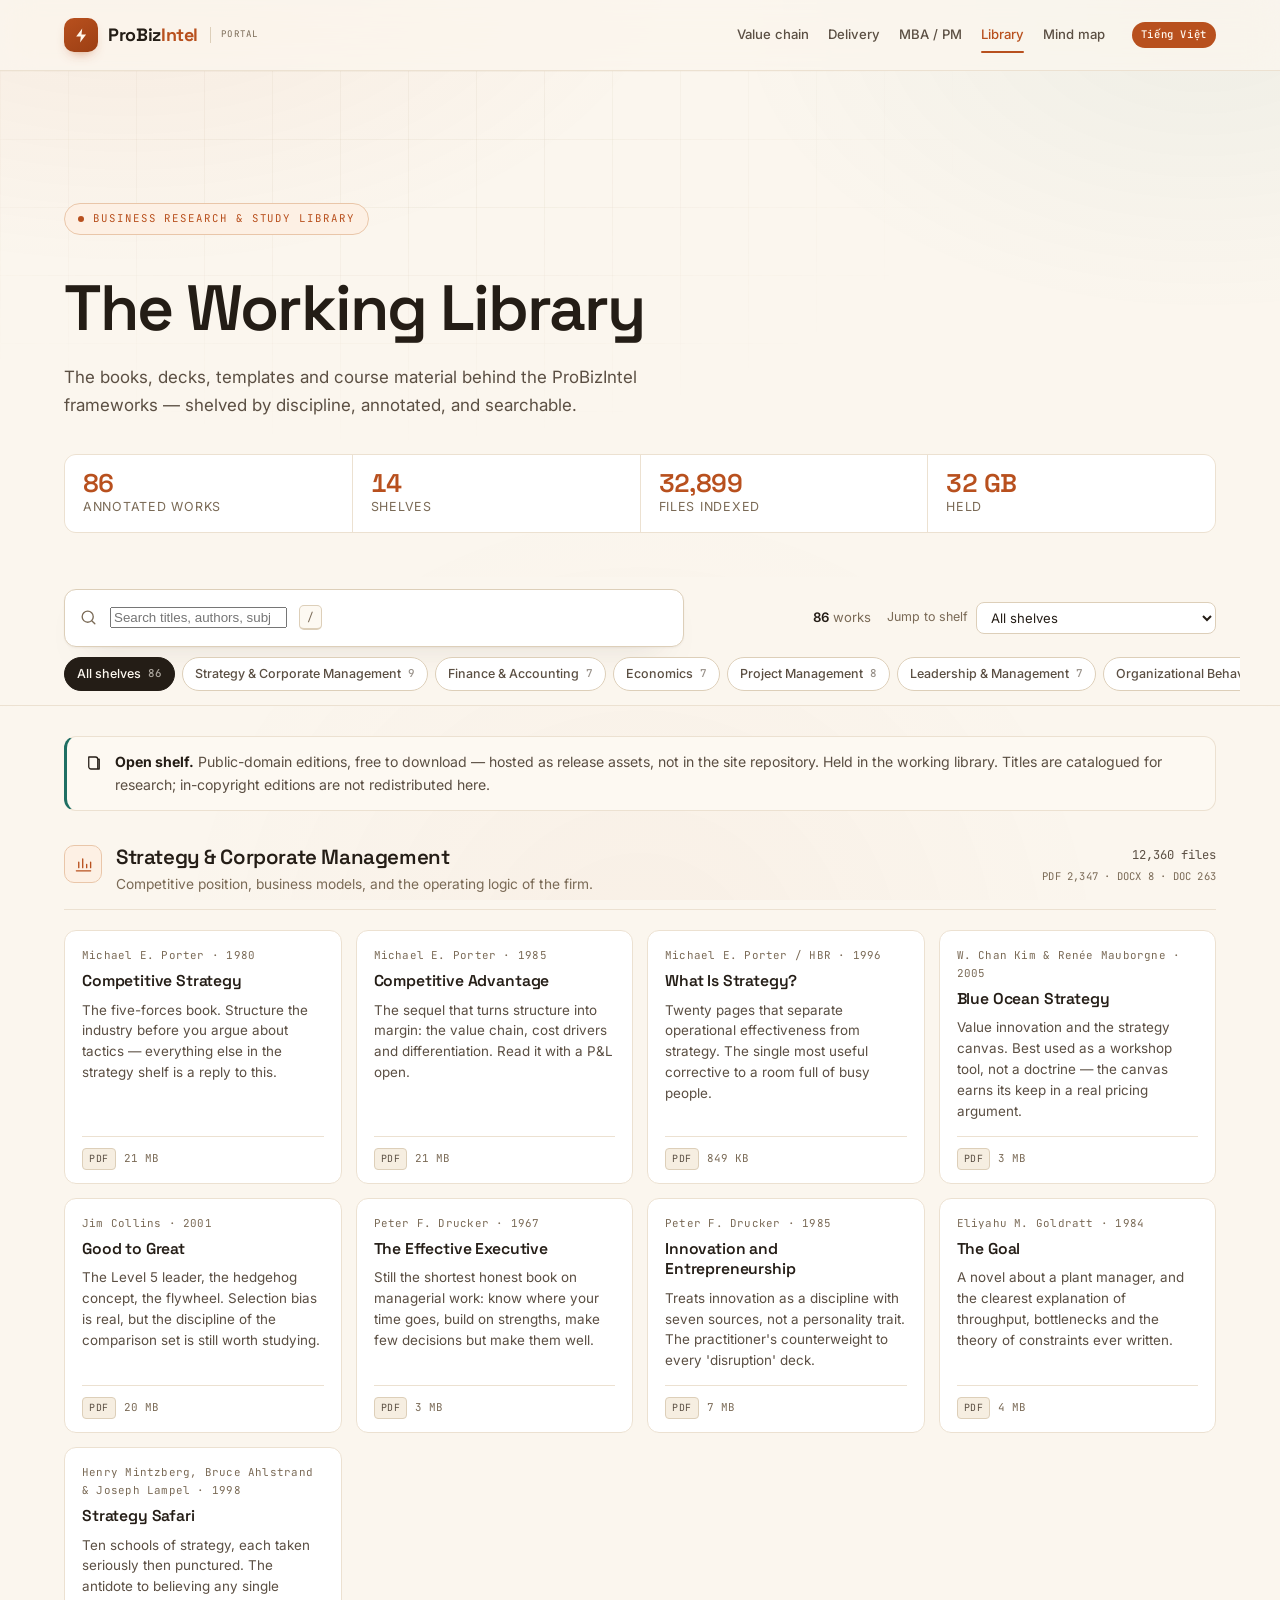
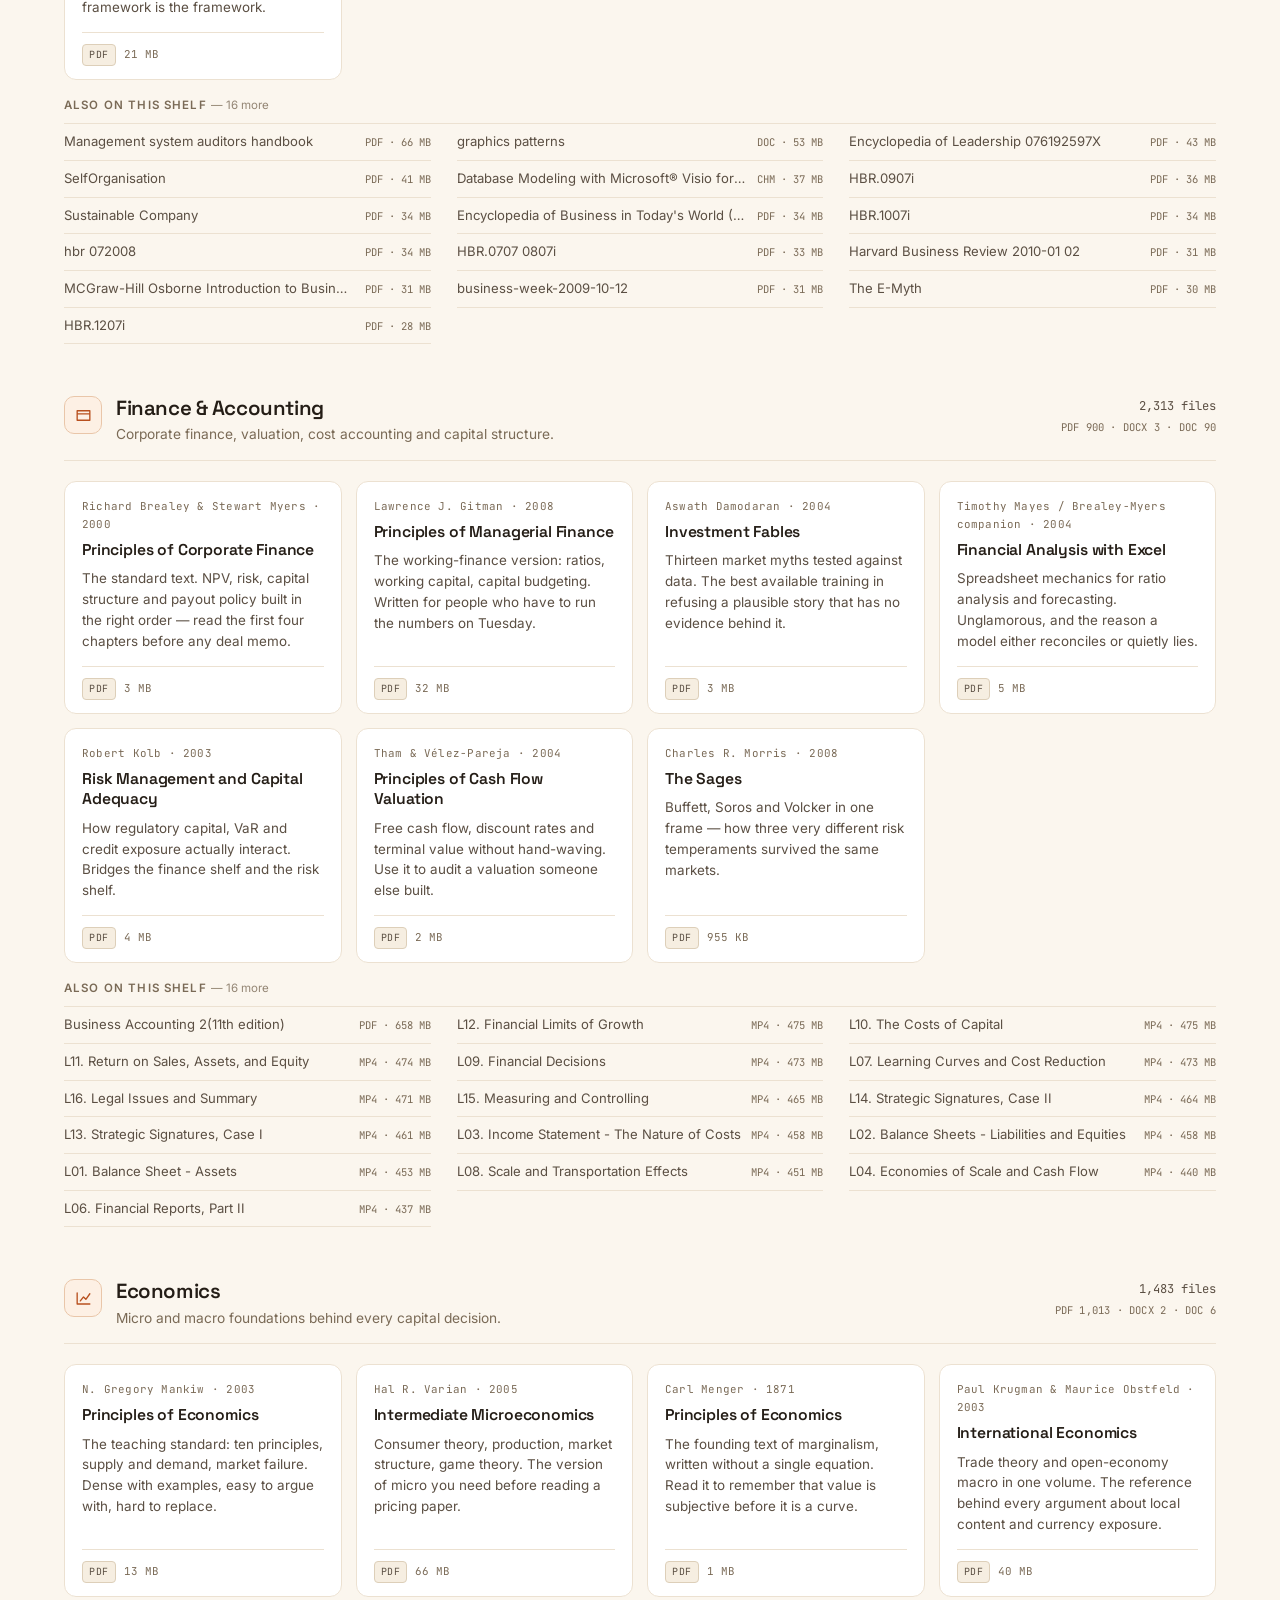
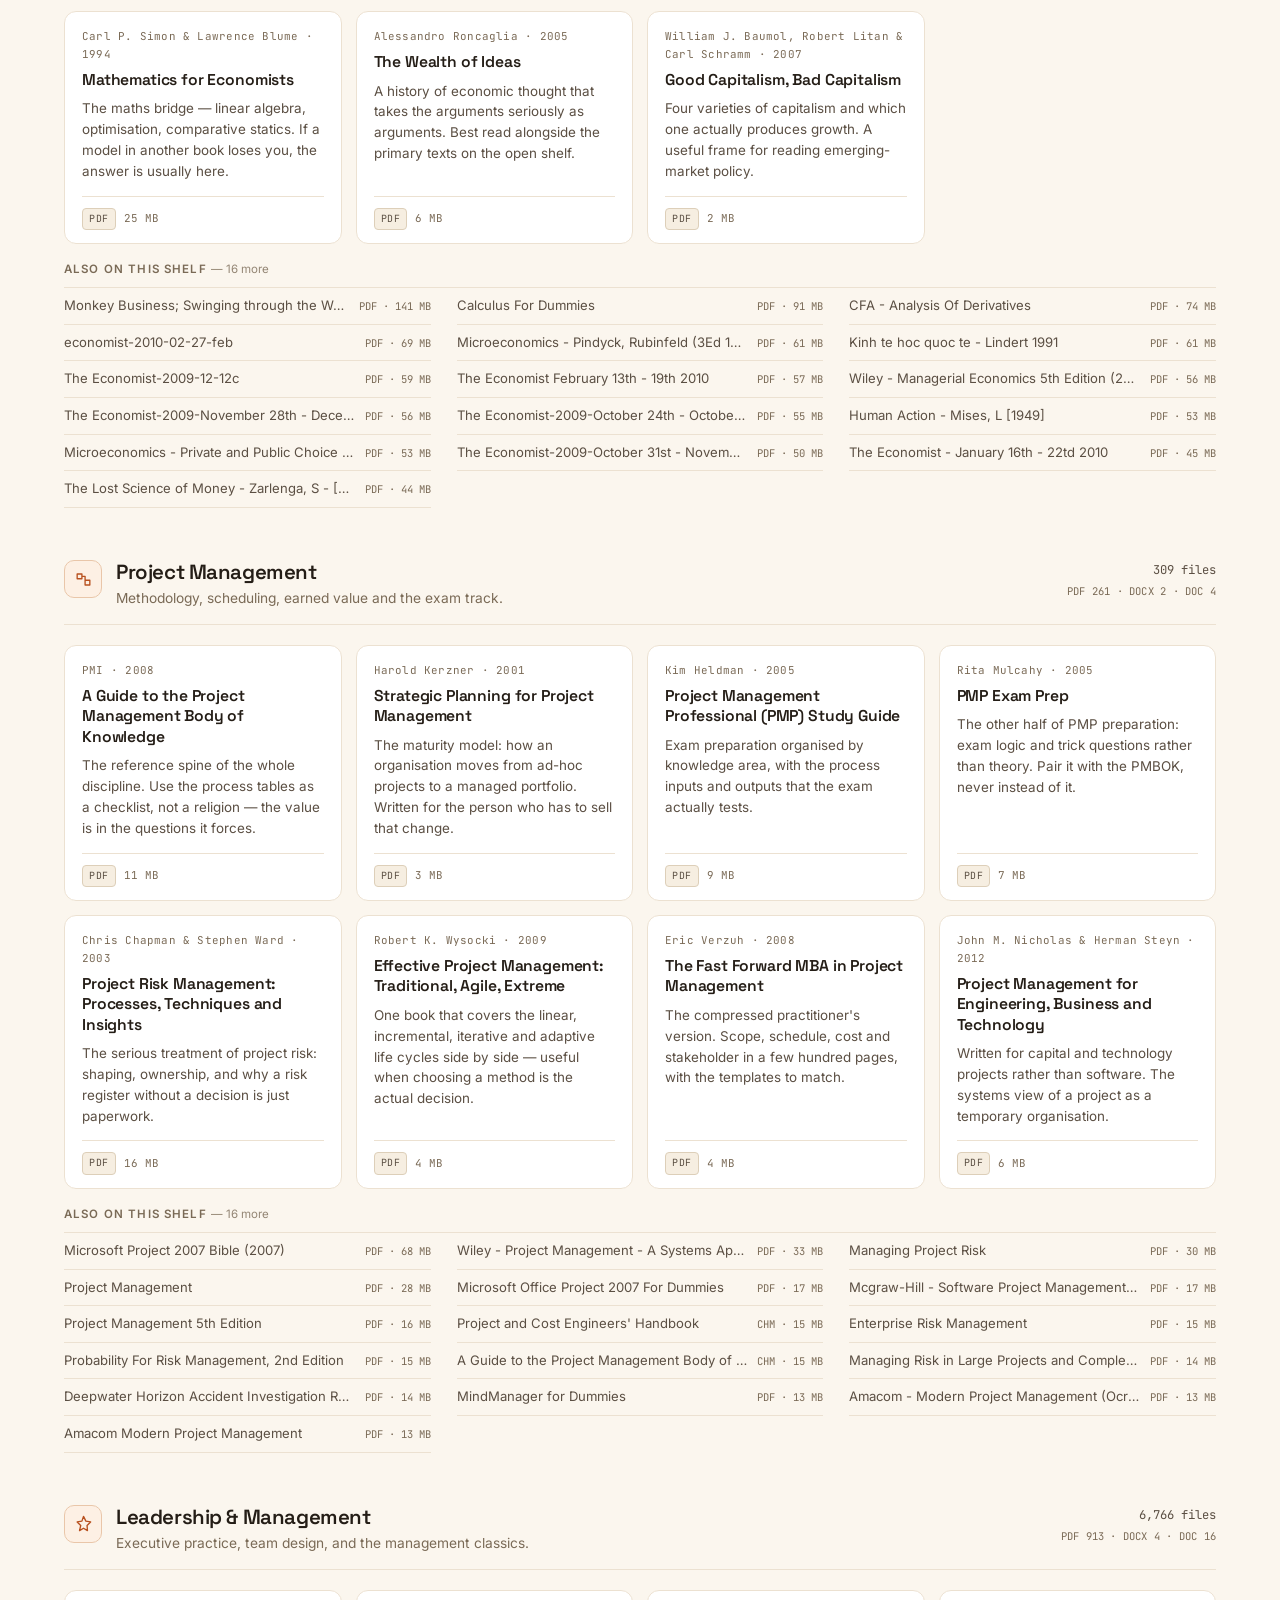
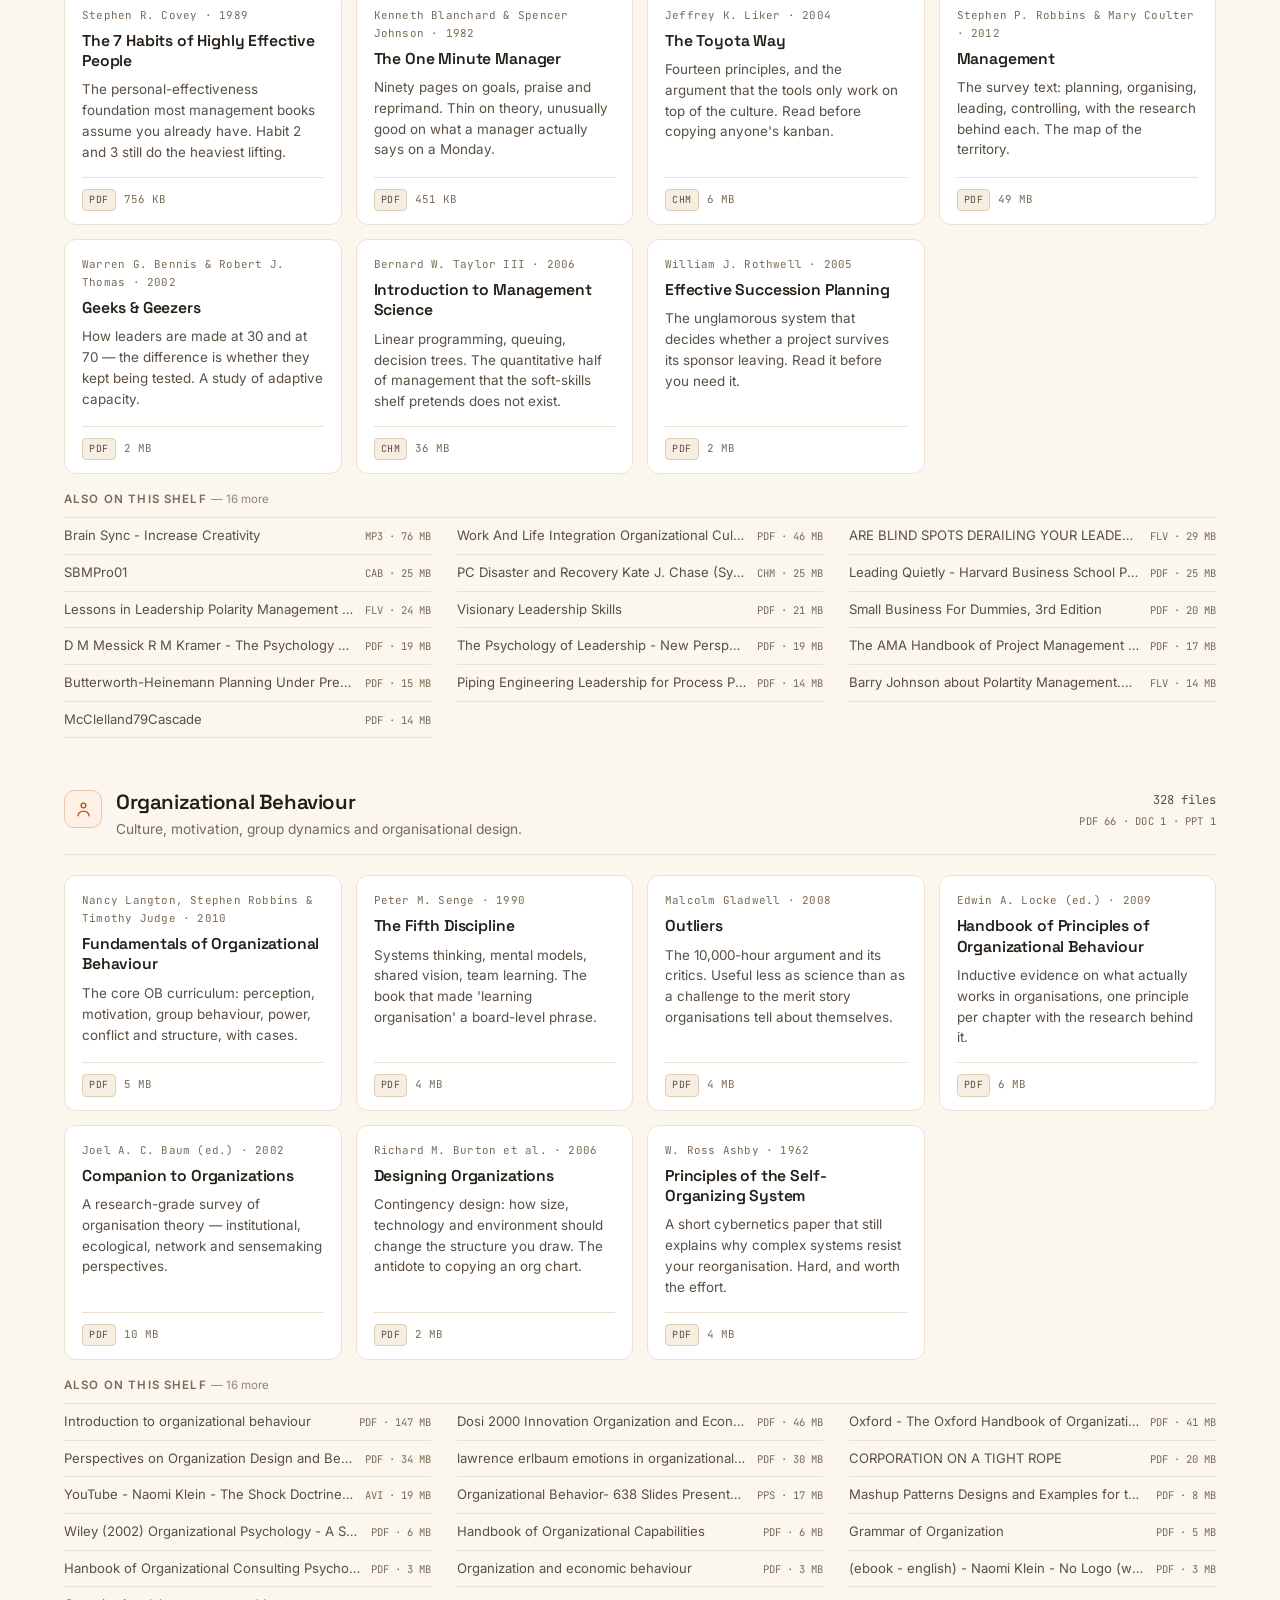
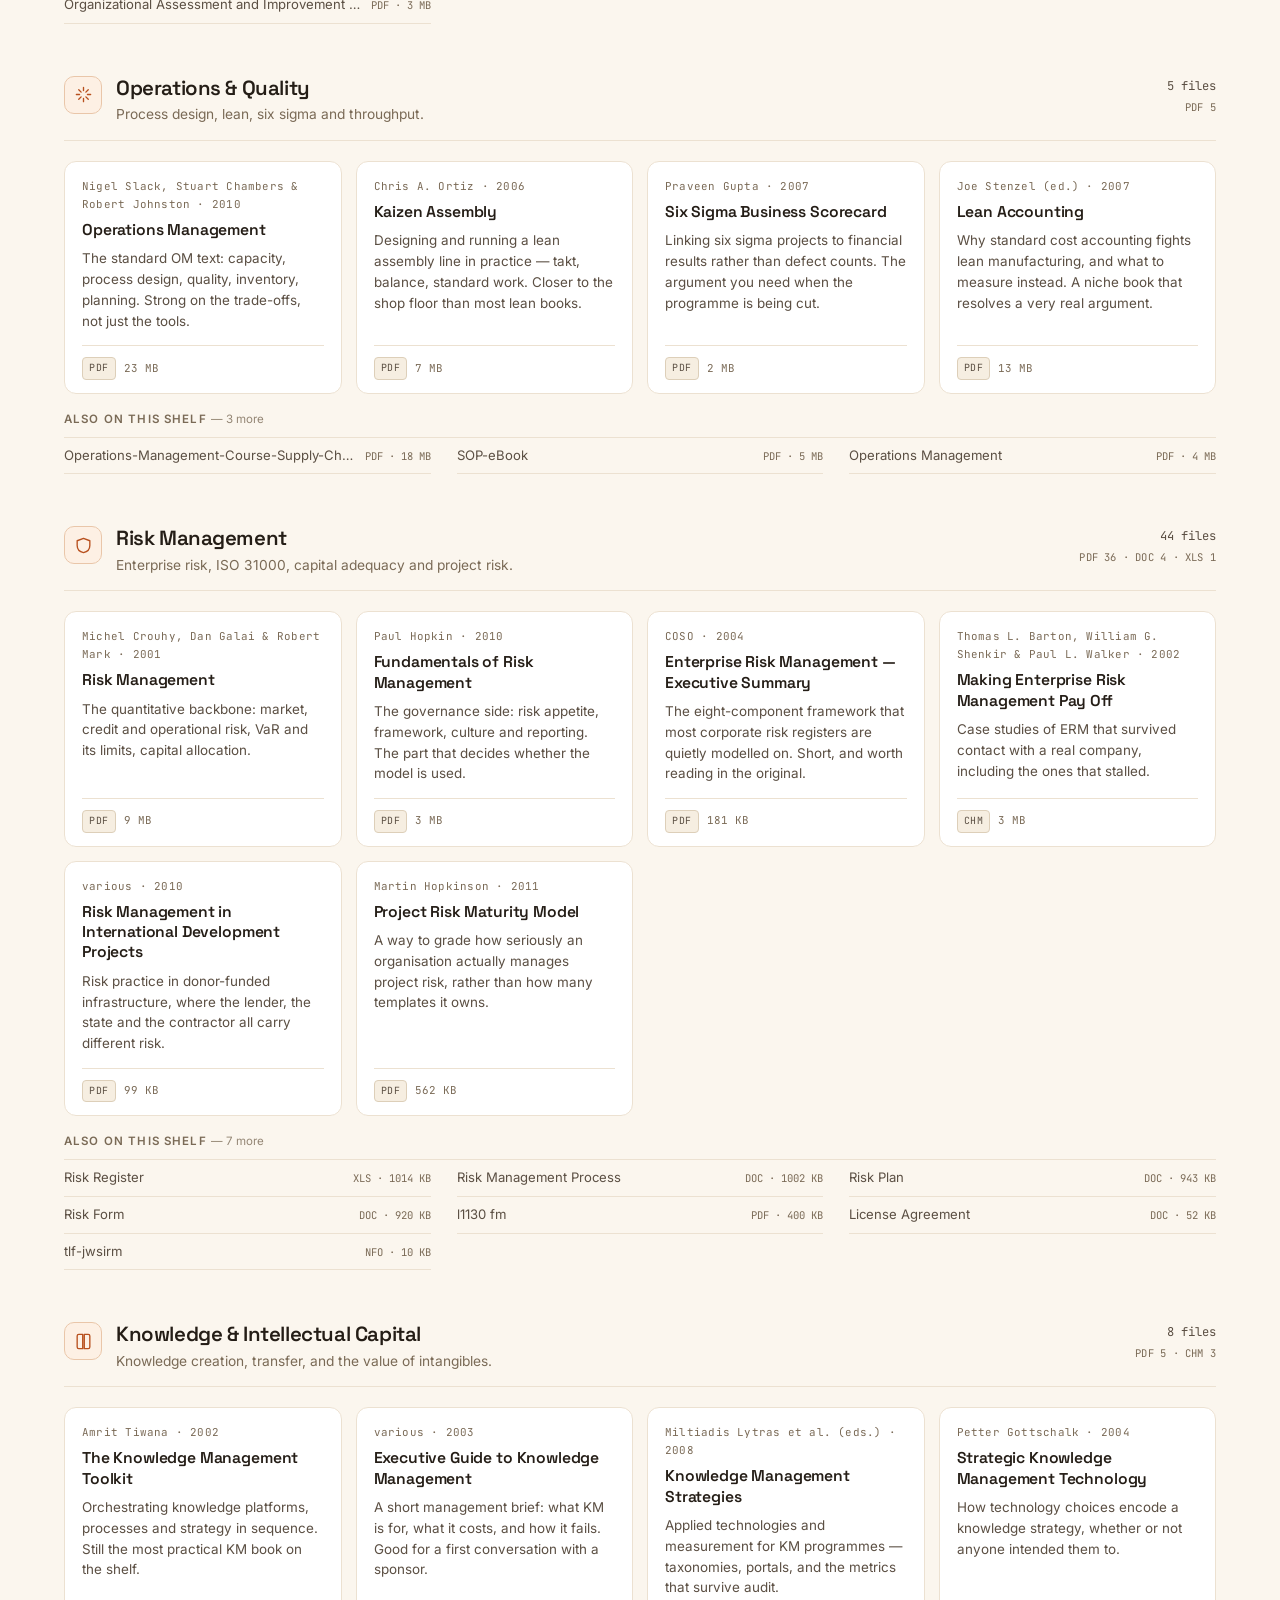
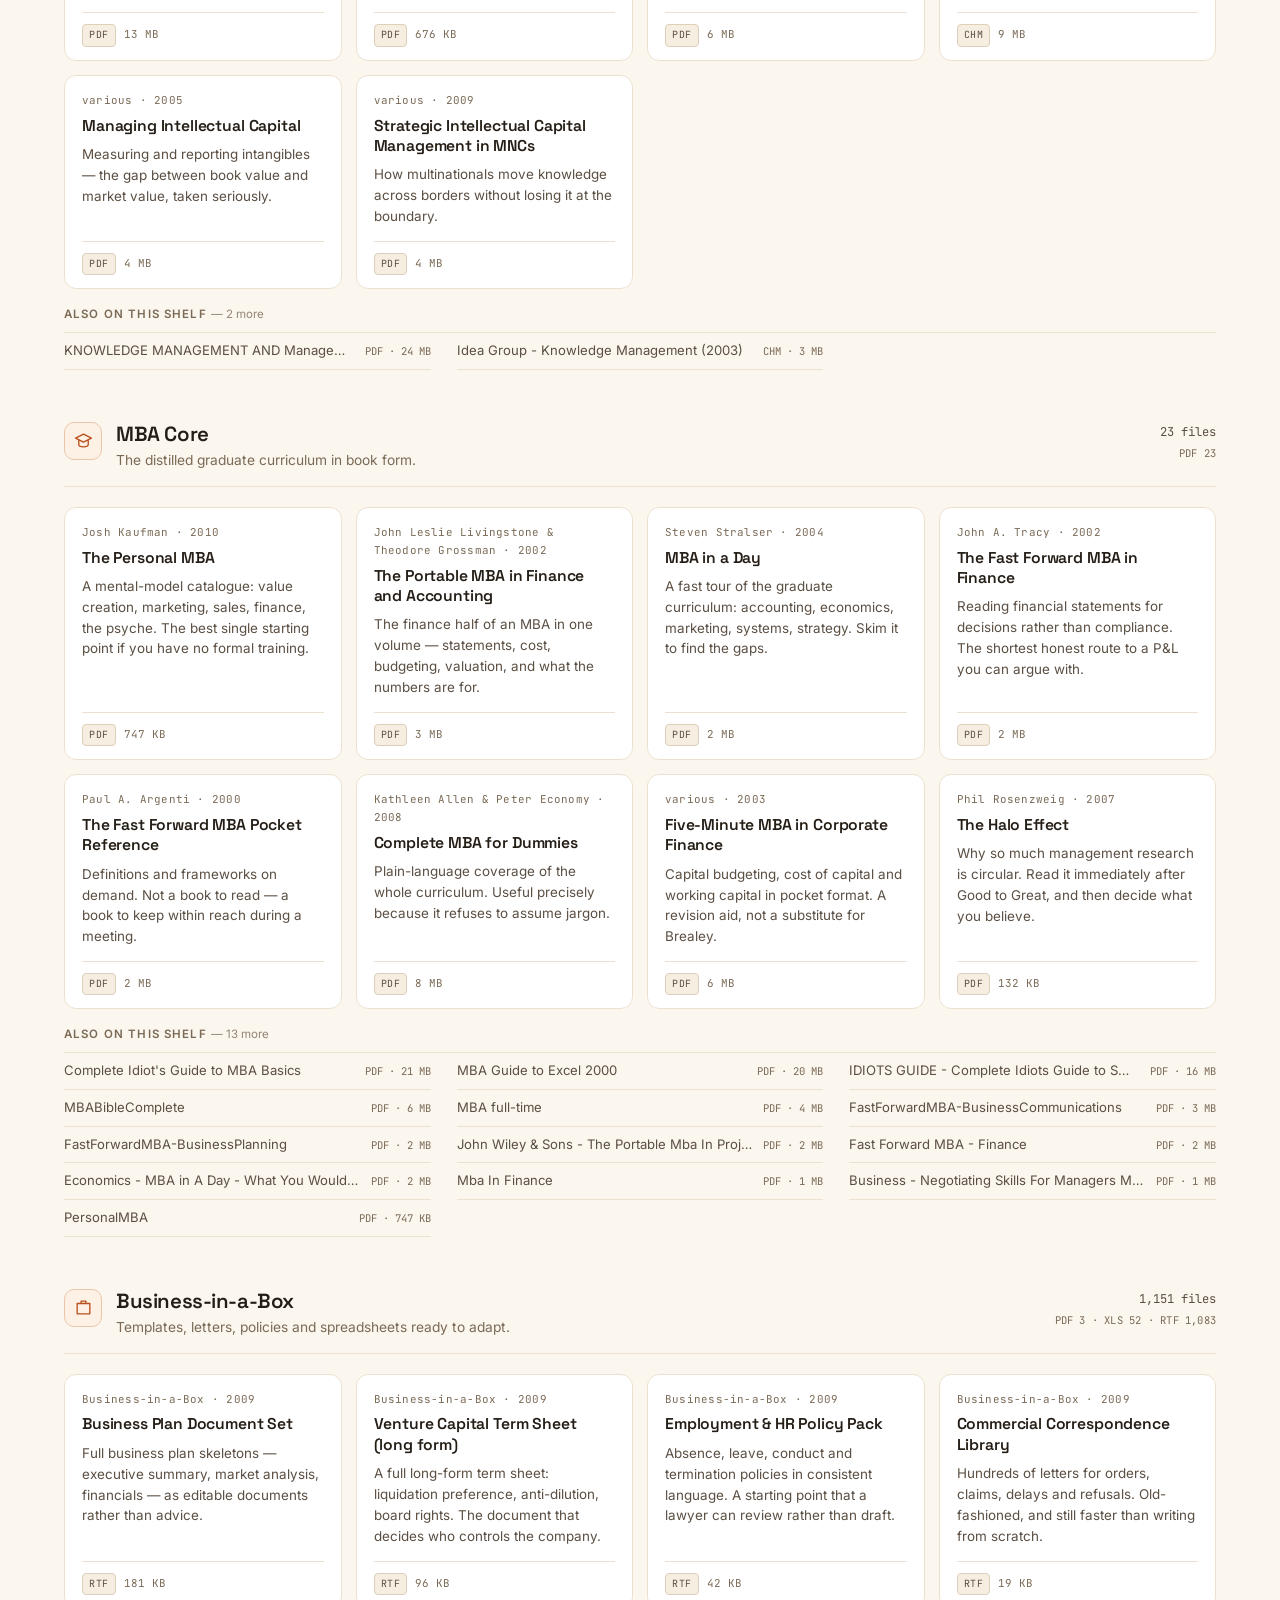
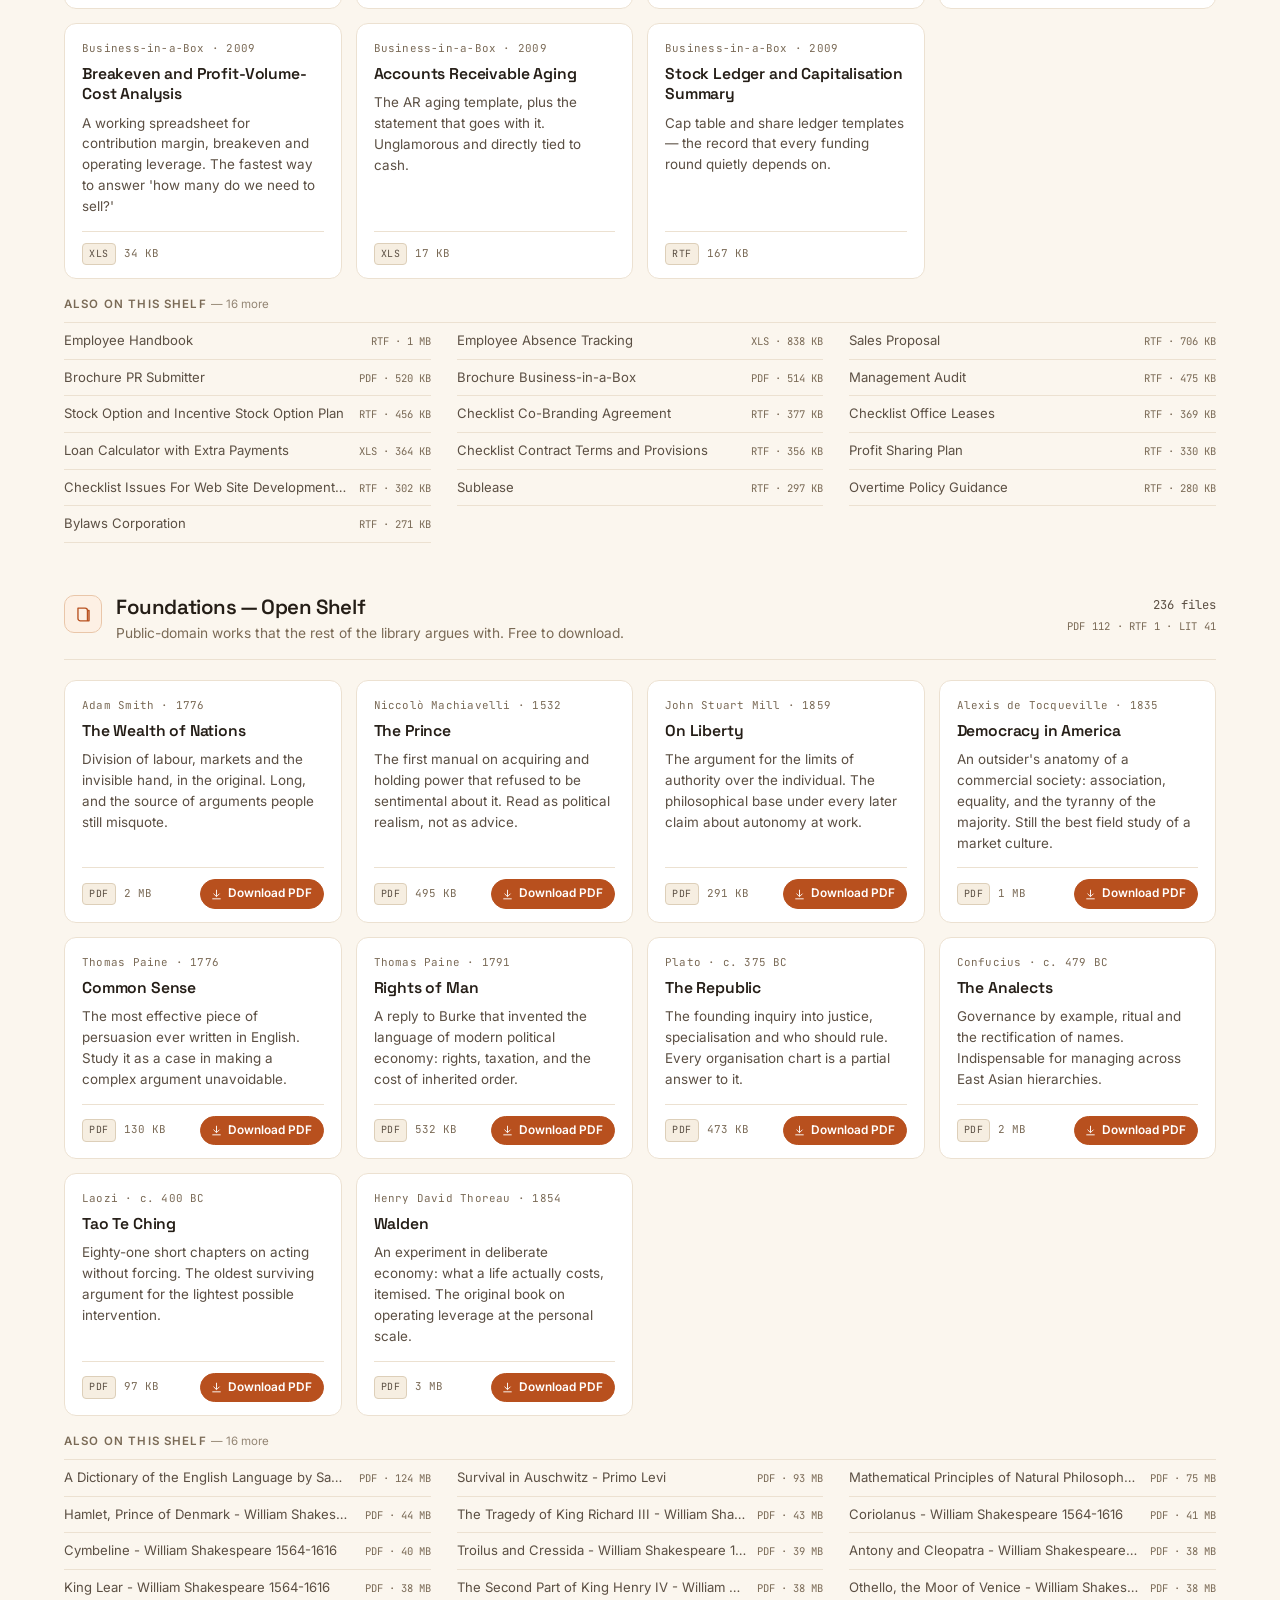
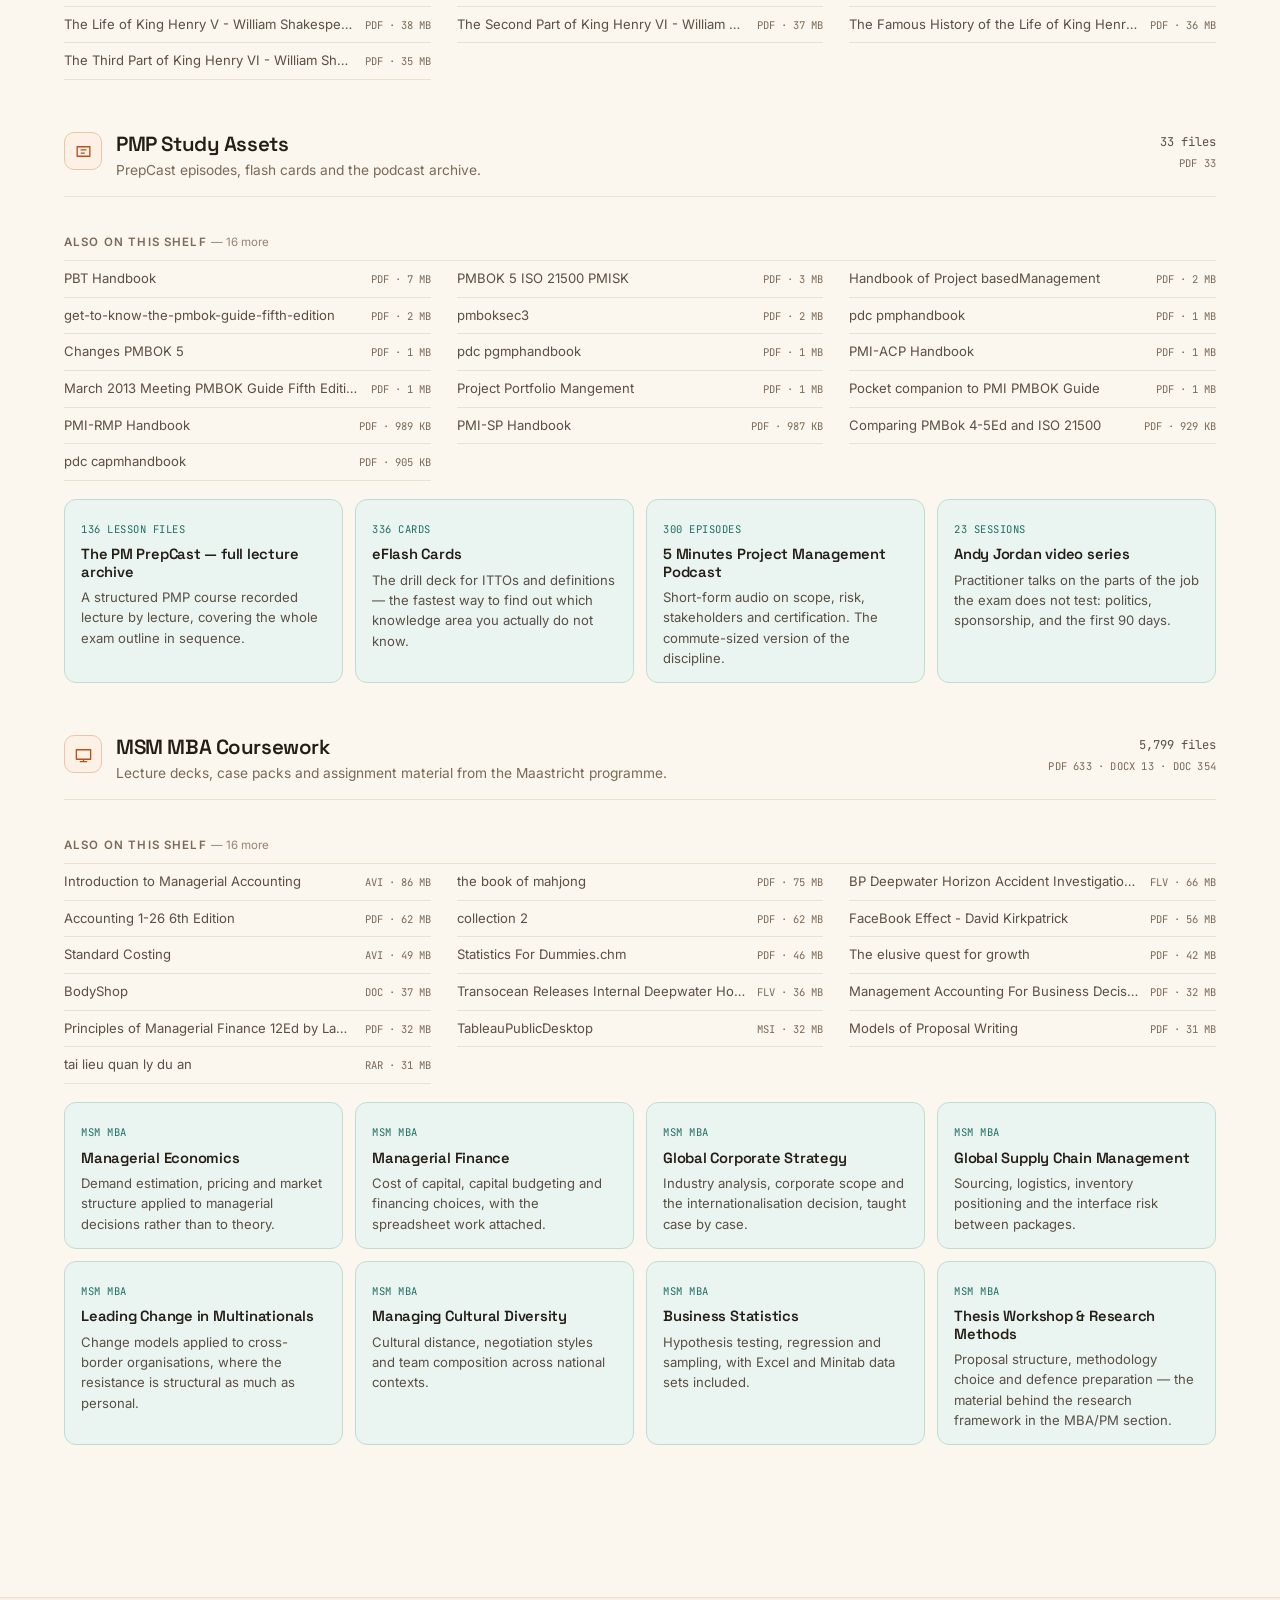
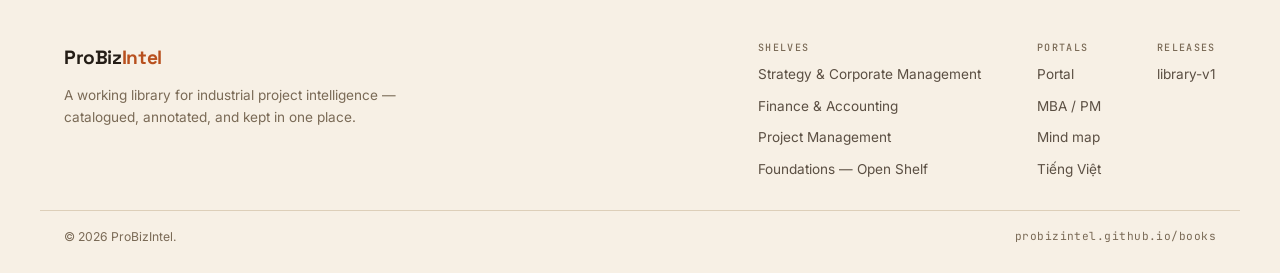
==== books/index.html @ f33a3035 "Add MBA/PM knowledge base, research library (EN/VI) and interactive mind map - MBAPM/: MSM MBA progr" ====
<!DOCTYPE html>
<html lang="en">
<head>
<meta charset="UTF-8">
<meta name="viewport" content="width=device-width, initial-scale=1.0">
<title>Library | ProBizIntel</title>
<meta name="description" content="ProBizIntel research library — strategy, finance, economics, project management, risk and the MBA core, indexed and annotated.">
<meta name="theme-color" content="#fbf6ee">
<link rel="icon" href="data:image/svg+xml,%3Csvg xmlns='http://www.w3.org/2000/svg' viewBox='0 0 32 32'%3E%3Crect width='32' height='32' rx='8' fill='%23b8501e'/%3E%3Cpath d='M17 4 8 18h6l-1 10 9-14h-6z' fill='%23fff6e9'/%3E%3C/svg%3E">
<link rel="preconnect" href="https://fonts.googleapis.com">
<link rel="preconnect" href="https://fonts.gstatic.com" crossorigin>
<link href="https://fonts.googleapis.com/css2?family=Space+Grotesk:wght@400;500;600;700&family=Inter:wght@400;500;600;700&family=JetBrains+Mono:wght@400;500&display=swap" rel="stylesheet">
<link rel="stylesheet" href="../style.css">
<link rel="stylesheet" href="library.css">
</head>
<body class="lib-page">
<div class="scroll-progress" id="scrollProgress" aria-hidden="true"></div>

<svg class="sprite" aria-hidden="true" focusable="false">
  <symbol id="i-bolt" viewBox="0 0 24 24"><path d="M13 2 4.5 13.5H11l-1 8.5 8.5-11.5H12z"/></symbol>
  <symbol id="i-search" viewBox="0 0 24 24"><circle cx="11" cy="11" r="7"/><path d="m20 20-3.6-3.6"/></symbol>
  <symbol id="i-close" viewBox="0 0 24 24"><path d="M6 6l12 12M18 6 6 18"/></symbol>
  <symbol id="i-menu" viewBox="0 0 24 24"><path d="M4 7h16M4 12h16M4 17h16"/></symbol>
  <symbol id="i-up" viewBox="0 0 24 24"><path d="M12 20V5M6 11l6-6 6 6"/></symbol>
  <symbol id="i-dl" viewBox="0 0 24 24"><path d="M12 4v11M7 11l5 5 5-5M5 20h14"/></symbol>
  <symbol id="i-book" viewBox="0 0 24 24"><path d="M5 4h9a3 3 0 013 3v13H8a3 3 0 01-3-3zM17 7h2v13H8"/></symbol>
</svg>

<header class="site-header" id="siteHeader">
  <div class="header-inner">
    <a class="brand" href="../index.html" aria-label="ProBizIntel">
      <span class="brand-mark"><svg class="ico"><use href="#i-bolt"/></svg></span>
      <span class="brand-text">ProBiz<span class="accent">Intel</span></span>
      <span class="brand-tag">Portal</span>
    </a>
    <nav class="nav" id="nav" aria-label="Primary">
      <a class="nav-link" href="../index.html#chain">Value chain</a>
      <a class="nav-link" href="../index.html#delivery">Delivery</a>
      <a class="nav-link" href="../MBAPM/index.html">MBA / PM</a>
      <a class="nav-link is-active" href="index.html">Library</a>
      <a class="nav-link" href="../mindmap/index.html">Mind map</a>
    </nav>
    <div class="header-actions">
      <a class="lang-btn is-active" href="../vi/books/" style="text-decoration:none">Tiếng Việt</a>
      <button class="icon-btn menu-btn" id="menuBtn" type="button" aria-label="Menu" aria-expanded="false" aria-controls="nav">
        <svg class="ico"><use href="#i-menu"/></svg>
      </button>
    </div>
  </div>
</header>

<main id="main">
<section class="lib-hero">
  <div class="hero-grid" aria-hidden="true"></div>
  <div class="container">
    <p class="kicker"><span class="pulse"></span> Business research &amp; study library</p>
    <h1>The Working Library</h1>
    <p class="lede">The books, decks, templates and course material behind the ProBizIntel frameworks — shelved by discipline, annotated, and searchable.</p>
    <dl class="lib-stats">
      <div class="stat"><dt>86</dt><dd>annotated works</dd></div>
      <div class="stat"><dt>14</dt><dd>shelves</dd></div>
      <div class="stat"><dt>32,899</dt><dd>files indexed</dd></div>
      <div class="stat"><dt>32 GB</dt><dd>held</dd></div>
    </dl>
  </div>
</section>

<div class="lib-bar" id="libBar">
  <div class="container lib-bar-inner">
    <div class="search-shell">
      <svg class="ico search-ico"><use href="#i-search"/></svg>
      <input type="search" id="libSearch" placeholder="Search titles, authors, subjects…" autocomplete="off" aria-label="Search the library">
      <button class="search-clear" id="libClear" type="button" aria-label="Clear" hidden><svg class="ico"><use href="#i-close"/></svg></button>
      <kbd class="search-kbd">/</kbd>
    </div>
    <div class="lib-bar-meta">
      <span class="lib-count" id="libCount" aria-live="polite"></span>
      <label class="jump">
        <span>Jump to shelf</span>
        <select id="libJump">
          <option value="all">All shelves</option>          <option value="shelf-strategy">Strategy &amp; Corporate Management (12360)</option>          <option value="shelf-finance">Finance &amp; Accounting (2313)</option>          <option value="shelf-economics">Economics (1483)</option>          <option value="shelf-project-management">Project Management (309)</option>          <option value="shelf-leadership">Leadership &amp; Management (6766)</option>          <option value="shelf-ob">Organizational Behaviour (328)</option>          <option value="shelf-operations">Operations &amp; Quality (5)</option>          <option value="shelf-risk">Risk Management (44)</option>          <option value="shelf-knowledge">Knowledge &amp; Intellectual Capital (8)</option>          <option value="shelf-mba">MBA Core (23)</option>          <option value="shelf-toolkits">Business-in-a-Box (1151)</option>          <option value="shelf-classics">Foundations — Open Shelf (236)</option>          <option value="shelf-pmp">PMP Study Assets (33)</option>          <option value="shelf-coursework">MSM MBA Coursework (5799)</option>        </select>
      </label>
    </div>
  </div>
  <div class="container pill-row" id="libPills">    <button class="cat-pill is-active" type="button" data-filter="all">All shelves<span class="n">86</span></button>    <button class="cat-pill" type="button" data-filter="strategy">Strategy &amp; Corporate Management<span class="n">9</span></button>    <button class="cat-pill" type="button" data-filter="finance">Finance &amp; Accounting<span class="n">7</span></button>    <button class="cat-pill" type="button" data-filter="economics">Economics<span class="n">7</span></button>    <button class="cat-pill" type="button" data-filter="project-management">Project Management<span class="n">8</span></button>    <button class="cat-pill" type="button" data-filter="leadership">Leadership &amp; Management<span class="n">7</span></button>    <button class="cat-pill" type="button" data-filter="ob">Organizational Behaviour<span class="n">7</span></button>    <button class="cat-pill" type="button" data-filter="operations">Operations &amp; Quality<span class="n">4</span></button>    <button class="cat-pill" type="button" data-filter="risk">Risk Management<span class="n">6</span></button>    <button class="cat-pill" type="button" data-filter="knowledge">Knowledge &amp; Intellectual Capital<span class="n">6</span></button>    <button class="cat-pill" type="button" data-filter="mba">MBA Core<span class="n">8</span></button>    <button class="cat-pill" type="button" data-filter="toolkits">Business-in-a-Box<span class="n">7</span></button>    <button class="cat-pill" type="button" data-filter="classics">Foundations — Open Shelf<span class="n">10</span></button>    <button class="cat-pill" type="button" data-filter="pmp">PMP Study Assets<span class="n">0</span></button>    <button class="cat-pill" type="button" data-filter="coursework">MSM MBA Coursework<span class="n">0</span></button>  </div>
</div>
<div class="container lib-body">
  <aside class="lib-note">
    <svg class="ico"><use href="#i-book"/></svg>
    <p><strong>Open shelf.</strong> Public-domain editions, free to download — hosted as release assets, not in the site repository. Held in the working library. Titles are catalogued for research; in-copyright editions are not redistributed here.</p>
  </aside>

  <section class="shelf" id="shelf-strategy" data-shelf="strategy">
    <div class="shelf-head">
      <span class="shelf-ico"><svg class="ico" viewBox="0 0 24 24" fill="none" stroke="currentColor" stroke-width="1.6" stroke-linecap="round" stroke-linejoin="round"><path d="M3 20h18M6 16V9M11 16V5M16 16v-4M21 16v-7"/></svg></span>
      <div class="shelf-title">
        <h2>Strategy &amp; Corporate Management</h2>
        <p class="shelf-sub">Competitive position, business models, and the operating logic of the firm.</p>
      </div>
      <div class="shelf-meta">
        <span class="shelf-count">12,360 files</span>
        <span class="shelf-fmt">PDF 2,347 · DOCX 8 · DOC 263</span>
      </div>
    </div>
    <div class="work-grid">
      <article class="work" data-shelf="strategy" data-text="competitive strategy michael e porter 1980 strategy corporate management chi n l c qu n tr doanh nghi p the five forces book structure the industry before you argue about tactics everything else in the strategy shelf is a reply to this cu n s ch v n m p l c c nh tranh h y ph n t ch c u tr c ng nh tr c khi b n chi n thu t m i th kh c tr n k chi n l c u l ph n h i cho cu n n y">
        <span class="work-meta">Michael E. Porter · 1980</span>
        <h3>Competitive Strategy</h3>
        <p>The five-forces book. Structure the industry before you argue about tactics — everything else in the strategy shelf is a reply to this.</p>
        <div class="work-foot">
          <span class="fmt-badge">PDF</span>
          <span class="work-size">21 MB</span>
          
        </div>
      </article>
      <article class="work" data-shelf="strategy" data-text="competitive advantage michael e porter 1985 strategy corporate management chi n l c qu n tr doanh nghi p the sequel that turns structure into margin the value chain cost drivers and differentiation read it with a p l open ph n ti p theo bi n c u tr c ng nh th nh bi n l i nhu n chu i gi tr c c y u t chi ph v kh c bi t h a n n c k m b o c o l i l">
        <span class="work-meta">Michael E. Porter · 1985</span>
        <h3>Competitive Advantage</h3>
        <p>The sequel that turns structure into margin: the value chain, cost drivers and differentiation. Read it with a P&amp;L open.</p>
        <div class="work-foot">
          <span class="fmt-badge">PDF</span>
          <span class="work-size">21 MB</span>
          
        </div>
      </article>
      <article class="work" data-shelf="strategy" data-text="what is strategy michael e porter hbr 1996 strategy corporate management chi n l c qu n tr doanh nghi p twenty pages that separate operational effectiveness from strategy the single most useful corrective to a room full of busy people hai m i trang ph n bi t hi u qu v n h nh v i chi n l c li u thu c ch nh s a h u ch nh t cho m t c n ph ng to n ng i b n r n">
        <span class="work-meta">Michael E. Porter / HBR · 1996</span>
        <h3>What Is Strategy?</h3>
        <p>Twenty pages that separate operational effectiveness from strategy. The single most useful corrective to a room full of busy people.</p>
        <div class="work-foot">
          <span class="fmt-badge">PDF</span>
          <span class="work-size">849 KB</span>
          
        </div>
      </article>
      <article class="work" data-shelf="strategy" data-text="blue ocean strategy w chan kim ren e mauborgne 2005 strategy corporate management chi n l c qu n tr doanh nghi p value innovation and the strategy canvas best used as a workshop tool not a doctrine the canvas earns its keep in a real pricing argument i m i gi tr v khung v chi n l c d ng t t nh t nh c ng c h i th o kh ng ph i gi o i u khung v s ch ng minh gi tr trong m t cu c tranh lu n gi th c t">
        <span class="work-meta">W. Chan Kim &amp; Renée Mauborgne · 2005</span>
        <h3>Blue Ocean Strategy</h3>
        <p>Value innovation and the strategy canvas. Best used as a workshop tool, not a doctrine — the canvas earns its keep in a real pricing argument.</p>
        <div class="work-foot">
          <span class="fmt-badge">PDF</span>
          <span class="work-size">3 MB</span>
          
        </div>
      </article>
      <article class="work" data-shelf="strategy" data-text="good to great jim collins 2001 strategy corporate management chi n l c qu n tr doanh nghi p the level 5 leader the hedgehog concept the flywheel selection bias is real but the discipline of the comparison set is still worth studying l nh o c p 5 kh i ni m nh m b nh thi n l ch ch n m u l c th t nh ng k lu t c a nh m so s nh v n ng nghi n c u">
        <span class="work-meta">Jim Collins · 2001</span>
        <h3>Good to Great</h3>
        <p>The Level 5 leader, the hedgehog concept, the flywheel. Selection bias is real, but the discipline of the comparison set is still worth studying.</p>
        <div class="work-foot">
          <span class="fmt-badge">PDF</span>
          <span class="work-size">20 MB</span>
          
        </div>
      </article>
      <article class="work" data-shelf="strategy" data-text="the effective executive peter f drucker 1967 strategy corporate management chi n l c qu n tr doanh nghi p still the shortest honest book on managerial work know where your time goes build on strengths make few decisions but make them well v n l cu n s ch trung th c ng n nh t v c ng vi c qu n l bi t th i gian i u x y tr n i m m nh ra t quy t nh nh ng ra ng">
        <span class="work-meta">Peter F. Drucker · 1967</span>
        <h3>The Effective Executive</h3>
        <p>Still the shortest honest book on managerial work: know where your time goes, build on strengths, make few decisions but make them well.</p>
        <div class="work-foot">
          <span class="fmt-badge">PDF</span>
          <span class="work-size">3 MB</span>
          
        </div>
      </article>
      <article class="work" data-shelf="strategy" data-text="innovation and entrepreneurship peter f drucker 1985 strategy corporate management chi n l c qu n tr doanh nghi p treats innovation as a discipline with seven sources not a personality trait the practitioner s counterweight to every disruption deck xem i m i s ng t o l m t k lu t v i b y ngu n kh ng ph i t ch t i tr ng th c h nh cho m i b i thuy t tr nh v t ph">
        <span class="work-meta">Peter F. Drucker · 1985</span>
        <h3>Innovation and Entrepreneurship</h3>
        <p>Treats innovation as a discipline with seven sources, not a personality trait. The practitioner&#x27;s counterweight to every &#x27;disruption&#x27; deck.</p>
        <div class="work-foot">
          <span class="fmt-badge">PDF</span>
          <span class="work-size">7 MB</span>
          
        </div>
      </article>
      <article class="work" data-shelf="strategy" data-text="the goal eliyahu m goldratt 1984 strategy corporate management chi n l c qu n tr doanh nghi p a novel about a plant manager and the clearest explanation of throughput bottlenecks and the theory of constraints ever written m t ti u thuy t v qu n c nh m y v l l i gi i th ch r nh t v th ng l ng i m ngh n v l thuy t r ng bu c">
        <span class="work-meta">Eliyahu M. Goldratt · 1984</span>
        <h3>The Goal</h3>
        <p>A novel about a plant manager, and the clearest explanation of throughput, bottlenecks and the theory of constraints ever written.</p>
        <div class="work-foot">
          <span class="fmt-badge">PDF</span>
          <span class="work-size">4 MB</span>
          
        </div>
      </article>
      <article class="work" data-shelf="strategy" data-text="strategy safari henry mintzberg bruce ahlstrand joseph lampel 1998 strategy corporate management chi n l c qu n tr doanh nghi p ten schools of strategy each taken seriously then punctured the antidote to believing any single framework is the framework m i tr ng ph i chi n l c m i tr ng ph i c xem tr ng r i b m x li u gi i c cho ni m tin r ng m t khung duy nh t l t t c">
        <span class="work-meta">Henry Mintzberg, Bruce Ahlstrand &amp; Joseph Lampel · 1998</span>
        <h3>Strategy Safari</h3>
        <p>Ten schools of strategy, each taken seriously then punctured. The antidote to believing any single framework is the framework.</p>
        <div class="work-foot">
          <span class="fmt-badge">PDF</span>
          <span class="work-size">21 MB</span>
          
        </div>
      </article>
    </div>
    <div class="also">
      <p class="also-head">Also on this shelf <span>— 16 more</span></p>
      <ul class="also-list">        <li><span class="also-t">Management system auditors handbook</span><span class="also-f">PDF · 66 MB</span></li>        <li><span class="also-t">graphics patterns</span><span class="also-f">DOC · 53 MB</span></li>        <li><span class="also-t">Encyclopedia of Leadership 076192597X</span><span class="also-f">PDF · 43 MB</span></li>        <li><span class="also-t">SelfOrganisation</span><span class="also-f">PDF · 41 MB</span></li>        <li><span class="also-t">Database Modeling with Microsoft® Visio for Enterprise Architects</span><span class="also-f">CHM · 37 MB</span></li>        <li><span class="also-t">HBR.0907i</span><span class="also-f">PDF · 36 MB</span></li>        <li><span class="also-t">Sustainable Company</span><span class="also-f">PDF · 34 MB</span></li>        <li><span class="also-t">Encyclopedia of Business in Today&#x27;s World (2009)</span><span class="also-f">PDF · 34 MB</span></li>        <li><span class="also-t">HBR.1007i</span><span class="also-f">PDF · 34 MB</span></li>        <li><span class="also-t">hbr 072008</span><span class="also-f">PDF · 34 MB</span></li>        <li><span class="also-t">HBR.0707 0807i</span><span class="also-f">PDF · 33 MB</span></li>        <li><span class="also-t">Harvard Business Review 2010-01 02</span><span class="also-f">PDF · 31 MB</span></li>        <li><span class="also-t">MCGraw-Hill Osborne Introduction to Business</span><span class="also-f">PDF · 31 MB</span></li>        <li><span class="also-t">business-week-2009-10-12</span><span class="also-f">PDF · 31 MB</span></li>        <li><span class="also-t">The E-Myth</span><span class="also-f">PDF · 30 MB</span></li>        <li><span class="also-t">HBR.1207i</span><span class="also-f">PDF · 28 MB</span></li>      </ul>
    </div>
  </section>
  <section class="shelf" id="shelf-finance" data-shelf="finance">
    <div class="shelf-head">
      <span class="shelf-ico"><svg class="ico" viewBox="0 0 24 24" fill="none" stroke="currentColor" stroke-width="1.6" stroke-linecap="round" stroke-linejoin="round"><path d="M4 6h16v12H4zM4 10h16"/></svg></span>
      <div class="shelf-title">
        <h2>Finance &amp; Accounting</h2>
        <p class="shelf-sub">Corporate finance, valuation, cost accounting and capital structure.</p>
      </div>
      <div class="shelf-meta">
        <span class="shelf-count">2,313 files</span>
        <span class="shelf-fmt">PDF 900 · DOCX 3 · DOC 90</span>
      </div>
    </div>
    <div class="work-grid">
      <article class="work" data-shelf="finance" data-text="principles of corporate finance richard brealey stewart myers 2000 finance accounting t i ch nh k to n the standard text npv risk capital structure and payout policy built in the right order read the first four chapters before any deal memo gi o tr nh chu n npv r i ro c u tr c v n v ch nh s ch c t c c x y ng th t c b n ch ng u tr c m i b n ghi nh giao d ch">
        <span class="work-meta">Richard Brealey &amp; Stewart Myers · 2000</span>
        <h3>Principles of Corporate Finance</h3>
        <p>The standard text. NPV, risk, capital structure and payout policy built in the right order — read the first four chapters before any deal memo.</p>
        <div class="work-foot">
          <span class="fmt-badge">PDF</span>
          <span class="work-size">3 MB</span>
          
        </div>
      </article>
      <article class="work" data-shelf="finance" data-text="principles of managerial finance lawrence j gitman 2008 finance accounting t i ch nh k to n the working finance version ratios working capital capital budgeting written for people who have to run the numbers on tuesday phi n b n t i ch nh th c h nh t s v n l u ng ho ch nh v n vi t cho nh ng ng i ph i ch y s li u v o th ba">
        <span class="work-meta">Lawrence J. Gitman · 2008</span>
        <h3>Principles of Managerial Finance</h3>
        <p>The working-finance version: ratios, working capital, capital budgeting. Written for people who have to run the numbers on Tuesday.</p>
        <div class="work-foot">
          <span class="fmt-badge">PDF</span>
          <span class="work-size">32 MB</span>
          
        </div>
      </article>
      <article class="work" data-shelf="finance" data-text="investment fables aswath damodaran 2004 finance accounting t i ch nh k to n thirteen market myths tested against data the best available training in refusing a plausible story that has no evidence behind it m i ba huy n tho i th tr ng c ki m ch ng b ng d li u c ch hu n luy n t t nh t t ch i m t c u chuy n nghe h p l nh ng kh ng c b ng ch ng">
        <span class="work-meta">Aswath Damodaran · 2004</span>
        <h3>Investment Fables</h3>
        <p>Thirteen market myths tested against data. The best available training in refusing a plausible story that has no evidence behind it.</p>
        <div class="work-foot">
          <span class="fmt-badge">PDF</span>
          <span class="work-size">3 MB</span>
          
        </div>
      </article>
      <article class="work" data-shelf="finance" data-text="financial analysis with excel timothy mayes brealey myers companion 2004 finance accounting t i ch nh k to n spreadsheet mechanics for ratio analysis and forecasting unglamorous and the reason a model either reconciles or quietly lies c ch b ng t nh cho ph n t ch t s v d b o kh ng h o nho ng nh ng l l do m t m h nh ho c kh p s ho c m th m sai">
        <span class="work-meta">Timothy Mayes / Brealey-Myers companion · 2004</span>
        <h3>Financial Analysis with Excel</h3>
        <p>Spreadsheet mechanics for ratio analysis and forecasting. Unglamorous, and the reason a model either reconciles or quietly lies.</p>
        <div class="work-foot">
          <span class="fmt-badge">PDF</span>
          <span class="work-size">5 MB</span>
          
        </div>
      </article>
      <article class="work" data-shelf="finance" data-text="risk management and capital adequacy robert kolb 2003 finance accounting t i ch nh k to n how regulatory capital var and credit exposure actually interact bridges the finance shelf and the risk shelf c ch v n theo quy nh var v r i ro t n d ng th c s t ng t c c u n i gi a k t i ch nh v k r i ro">
        <span class="work-meta">Robert Kolb · 2003</span>
        <h3>Risk Management and Capital Adequacy</h3>
        <p>How regulatory capital, VaR and credit exposure actually interact. Bridges the finance shelf and the risk shelf.</p>
        <div class="work-foot">
          <span class="fmt-badge">PDF</span>
          <span class="work-size">4 MB</span>
          
        </div>
      </article>
      <article class="work" data-shelf="finance" data-text="principles of cash flow valuation tham v lez pareja 2004 finance accounting t i ch nh k to n free cash flow discount rates and terminal value without hand waving use it to audit a valuation someone else built d ng ti n t do t l chi t kh u v gi tr cu i k kh ng c n bi n h d ng ki m to n m t b n nh gi do ng i kh c l p">
        <span class="work-meta">Tham &amp; Vélez-Pareja · 2004</span>
        <h3>Principles of Cash Flow Valuation</h3>
        <p>Free cash flow, discount rates and terminal value without hand-waving. Use it to audit a valuation someone else built.</p>
        <div class="work-foot">
          <span class="fmt-badge">PDF</span>
          <span class="work-size">2 MB</span>
          
        </div>
      </article>
      <article class="work" data-shelf="finance" data-text="the sages charles r morris 2008 finance accounting t i ch nh k to n buffett soros and volcker in one frame how three very different risk temperaments survived the same markets buffett soros v volcker trong m t khung ba kh ch t r i ro r t kh c nhau c ng s ng s t qua nh ng th tr ng nh nhau">
        <span class="work-meta">Charles R. Morris · 2008</span>
        <h3>The Sages</h3>
        <p>Buffett, Soros and Volcker in one frame — how three very different risk temperaments survived the same markets.</p>
        <div class="work-foot">
          <span class="fmt-badge">PDF</span>
          <span class="work-size">955 KB</span>
          
        </div>
      </article>
    </div>
    <div class="also">
      <p class="also-head">Also on this shelf <span>— 16 more</span></p>
      <ul class="also-list">        <li><span class="also-t">Business Accounting 2(11th edition)</span><span class="also-f">PDF · 658 MB</span></li>        <li><span class="also-t">L12. Financial Limits of Growth</span><span class="also-f">MP4 · 475 MB</span></li>        <li><span class="also-t">L10. The Costs of Capital</span><span class="also-f">MP4 · 475 MB</span></li>        <li><span class="also-t">L11. Return on Sales, Assets, and Equity</span><span class="also-f">MP4 · 474 MB</span></li>        <li><span class="also-t">L09. Financial Decisions</span><span class="also-f">MP4 · 473 MB</span></li>        <li><span class="also-t">L07. Learning Curves and Cost Reduction</span><span class="also-f">MP4 · 473 MB</span></li>        <li><span class="also-t">L16. Legal Issues and Summary</span><span class="also-f">MP4 · 471 MB</span></li>        <li><span class="also-t">L15. Measuring and Controlling</span><span class="also-f">MP4 · 465 MB</span></li>        <li><span class="also-t">L14. Strategic Signatures, Case II</span><span class="also-f">MP4 · 464 MB</span></li>        <li><span class="also-t">L13. Strategic Signatures, Case I</span><span class="also-f">MP4 · 461 MB</span></li>        <li><span class="also-t">L03. Income Statement - The Nature of Costs</span><span class="also-f">MP4 · 458 MB</span></li>        <li><span class="also-t">L02. Balance Sheets - Liabilities and Equities</span><span class="also-f">MP4 · 458 MB</span></li>        <li><span class="also-t">L01. Balance Sheet - Assets</span><span class="also-f">MP4 · 453 MB</span></li>        <li><span class="also-t">L08. Scale and Transportation Effects</span><span class="also-f">MP4 · 451 MB</span></li>        <li><span class="also-t">L04. Economies of Scale and Cash Flow</span><span class="also-f">MP4 · 440 MB</span></li>        <li><span class="also-t">L06. Financial Reports, Part II</span><span class="also-f">MP4 · 437 MB</span></li>      </ul>
    </div>
  </section>
  <section class="shelf" id="shelf-economics" data-shelf="economics">
    <div class="shelf-head">
      <span class="shelf-ico"><svg class="ico" viewBox="0 0 24 24" fill="none" stroke="currentColor" stroke-width="1.6" stroke-linecap="round" stroke-linejoin="round"><path d="M4 19V5M4 19h16M8 15l4-5 3 3 5-7"/></svg></span>
      <div class="shelf-title">
        <h2>Economics</h2>
        <p class="shelf-sub">Micro and macro foundations behind every capital decision.</p>
      </div>
      <div class="shelf-meta">
        <span class="shelf-count">1,483 files</span>
        <span class="shelf-fmt">PDF 1,013 · DOCX 2 · DOC 6</span>
      </div>
    </div>
    <div class="work-grid">
      <article class="work" data-shelf="economics" data-text="principles of economics n gregory mankiw 2003 economics kinh t h c the teaching standard ten principles supply and demand market failure dense with examples easy to argue with hard to replace chu n gi ng d y m i nguy n l cung c u th t b i th tr ng nhi u v d d tranh lu n kh thay th">
        <span class="work-meta">N. Gregory Mankiw · 2003</span>
        <h3>Principles of Economics</h3>
        <p>The teaching standard: ten principles, supply and demand, market failure. Dense with examples, easy to argue with, hard to replace.</p>
        <div class="work-foot">
          <span class="fmt-badge">PDF</span>
          <span class="work-size">13 MB</span>
          
        </div>
      </article>
      <article class="work" data-shelf="economics" data-text="intermediate microeconomics hal r varian 2005 economics kinh t h c consumer theory production market structure game theory the version of micro you need before reading a pricing paper l thuy t ti u d ng s n xu t c u tr c th tr ng l thuy t tr ch i phi n b n vi m b n c n tr c khi c m t b i b o v gi">
        <span class="work-meta">Hal R. Varian · 2005</span>
        <h3>Intermediate Microeconomics</h3>
        <p>Consumer theory, production, market structure, game theory. The version of micro you need before reading a pricing paper.</p>
        <div class="work-foot">
          <span class="fmt-badge">PDF</span>
          <span class="work-size">66 MB</span>
          
        </div>
      </article>
      <article class="work" data-shelf="economics" data-text="principles of economics carl menger 1871 economics kinh t h c the founding text of marginalism written without a single equation read it to remember that value is subjective before it is a curve v n b n khai sinh thuy t c n bi n vi t m kh ng c m t ph ng tr nh n o c nh r ng gi tr l ch quan tr c khi n th nh m t ng cong">
        <span class="work-meta">Carl Menger · 1871</span>
        <h3>Principles of Economics</h3>
        <p>The founding text of marginalism, written without a single equation. Read it to remember that value is subjective before it is a curve.</p>
        <div class="work-foot">
          <span class="fmt-badge">PDF</span>
          <span class="work-size">1 MB</span>
          
        </div>
      </article>
      <article class="work" data-shelf="economics" data-text="international economics paul krugman maurice obstfeld 2003 economics kinh t h c trade theory and open economy macro in one volume the reference behind every argument about local content and currency exposure l thuy t th ng m i v kinh t v m m trong m t t p t i li u tham chi u cho m i tranh lu n v t l n i a h a v r i ro t gi">
        <span class="work-meta">Paul Krugman &amp; Maurice Obstfeld · 2003</span>
        <h3>International Economics</h3>
        <p>Trade theory and open-economy macro in one volume. The reference behind every argument about local content and currency exposure.</p>
        <div class="work-foot">
          <span class="fmt-badge">PDF</span>
          <span class="work-size">40 MB</span>
          
        </div>
      </article>
      <article class="work" data-shelf="economics" data-text="mathematics for economists carl p simon lawrence blume 1994 economics kinh t h c the maths bridge linear algebra optimisation comparative statics if a model in another book loses you the answer is usually here c u n i to n h c i s tuy n t nh t i u h a so s nh t nh n u m t m h nh s ch kh c l m b n m t h ng c u tr l i th ng n m y">
        <span class="work-meta">Carl P. Simon &amp; Lawrence Blume · 1994</span>
        <h3>Mathematics for Economists</h3>
        <p>The maths bridge — linear algebra, optimisation, comparative statics. If a model in another book loses you, the answer is usually here.</p>
        <div class="work-foot">
          <span class="fmt-badge">PDF</span>
          <span class="work-size">25 MB</span>
          
        </div>
      </article>
      <article class="work" data-shelf="economics" data-text="the wealth of ideas alessandro roncaglia 2005 economics kinh t h c a history of economic thought that takes the arguments seriously as arguments best read alongside the primary texts on the open shelf l ch s t t ng kinh t xem c c tranh lu n l tranh lu n th c s n n c song song v i c c v n b n g c tr n k m">
        <span class="work-meta">Alessandro Roncaglia · 2005</span>
        <h3>The Wealth of Ideas</h3>
        <p>A history of economic thought that takes the arguments seriously as arguments. Best read alongside the primary texts on the open shelf.</p>
        <div class="work-foot">
          <span class="fmt-badge">PDF</span>
          <span class="work-size">6 MB</span>
          
        </div>
      </article>
      <article class="work" data-shelf="economics" data-text="good capitalism bad capitalism william j baumol robert litan carl schramm 2007 economics kinh t h c four varieties of capitalism and which one actually produces growth a useful frame for reading emerging market policy b n d ng c a ch ngh a t b n v d ng n o th c s t o ra t ng tr ng khung h u ch c ch nh s ch th tr ng m i n i">
        <span class="work-meta">William J. Baumol, Robert Litan &amp; Carl Schramm · 2007</span>
        <h3>Good Capitalism, Bad Capitalism</h3>
        <p>Four varieties of capitalism and which one actually produces growth. A useful frame for reading emerging-market policy.</p>
        <div class="work-foot">
          <span class="fmt-badge">PDF</span>
          <span class="work-size">2 MB</span>
          
        </div>
      </article>
    </div>
    <div class="also">
      <p class="also-head">Also on this shelf <span>— 16 more</span></p>
      <ul class="also-list">        <li><span class="also-t">Monkey Business; Swinging through the Wall Street Jungle - Rolfe &amp; Troob [2000]</span><span class="also-f">PDF · 141 MB</span></li>        <li><span class="also-t">Calculus For Dummies</span><span class="also-f">PDF · 91 MB</span></li>        <li><span class="also-t">CFA - Analysis Of Derivatives</span><span class="also-f">PDF · 74 MB</span></li>        <li><span class="also-t">economist-2010-02-27-feb</span><span class="also-f">PDF · 69 MB</span></li>        <li><span class="also-t">Microeconomics - Pindyck, Rubinfeld (3Ed 1995)</span><span class="also-f">PDF · 61 MB</span></li>        <li><span class="also-t">Kinh te hoc quoc te - Lindert 1991</span><span class="also-f">PDF · 61 MB</span></li>        <li><span class="also-t">The Economist-2009-12-12c</span><span class="also-f">PDF · 59 MB</span></li>        <li><span class="also-t">The Economist February 13th - 19th 2010</span><span class="also-f">PDF · 57 MB</span></li>        <li><span class="also-t">Wiley - Managerial Economics 5th Edition (2005)</span><span class="also-f">PDF · 56 MB</span></li>        <li><span class="also-t">The Economist-2009-November 28th - December 4th</span><span class="also-f">PDF · 56 MB</span></li>        <li><span class="also-t">The Economist-2009-October 24th - October 30th</span><span class="also-f">PDF · 55 MB</span></li>        <li><span class="also-t">Human Action - Mises, L [1949]</span><span class="also-f">PDF · 53 MB</span></li>        <li><span class="also-t">Microeconomics - Private and Public Choice 11th ed - Gwartney, J [2006]</span><span class="also-f">PDF · 53 MB</span></li>        <li><span class="also-t">The Economist-2009-October 31st - November 6th</span><span class="also-f">PDF · 50 MB</span></li>        <li><span class="also-t">The Economist - January 16th - 22td 2010</span><span class="also-f">PDF · 45 MB</span></li>        <li><span class="also-t">The Lost Science of Money - Zarlenga, S - [2002]</span><span class="also-f">PDF · 44 MB</span></li>      </ul>
    </div>
  </section>
  <section class="shelf" id="shelf-project-management" data-shelf="project-management">
    <div class="shelf-head">
      <span class="shelf-ico"><svg class="ico" viewBox="0 0 24 24" fill="none" stroke="currentColor" stroke-width="1.6" stroke-linecap="round" stroke-linejoin="round"><path d="M4 5h6v6H4zM14 13h6v6h-6zM10 8h4v8"/></svg></span>
      <div class="shelf-title">
        <h2>Project Management</h2>
        <p class="shelf-sub">Methodology, scheduling, earned value and the exam track.</p>
      </div>
      <div class="shelf-meta">
        <span class="shelf-count">309 files</span>
        <span class="shelf-fmt">PDF 261 · DOCX 2 · DOC 4</span>
      </div>
    </div>
    <div class="work-grid">
      <article class="work" data-shelf="project-management" data-text="a guide to the project management body of knowledge pmi 2008 project management qu n l d n the reference spine of the whole discipline use the process tables as a checklist not a religion the value is in the questions it forces x ng s ng tham chi u c a c ng nh d ng b ng quy tr nh nh danh m c ki m tra kh ng ph i t n gi o gi tr n m nh ng c u h i n bu c b n t ra">
        <span class="work-meta">PMI · 2008</span>
        <h3>A Guide to the Project Management Body of Knowledge</h3>
        <p>The reference spine of the whole discipline. Use the process tables as a checklist, not a religion — the value is in the questions it forces.</p>
        <div class="work-foot">
          <span class="fmt-badge">PDF</span>
          <span class="work-size">11 MB</span>
          
        </div>
      </article>
      <article class="work" data-shelf="project-management" data-text="strategic planning for project management harold kerzner 2001 project management qu n l d n the maturity model how an organisation moves from ad hoc projects to a managed portfolio written for the person who has to sell that change m h nh tr ng th nh c ch m t t ch c i t d n t y h ng n danh m c c qu n tr vi t cho ng i ph i b n s thay i">
        <span class="work-meta">Harold Kerzner · 2001</span>
        <h3>Strategic Planning for Project Management</h3>
        <p>The maturity model: how an organisation moves from ad-hoc projects to a managed portfolio. Written for the person who has to sell that change.</p>
        <div class="work-foot">
          <span class="fmt-badge">PDF</span>
          <span class="work-size">3 MB</span>
          
        </div>
      </article>
      <article class="work" data-shelf="project-management" data-text="project management professional pmp study guide kim heldman 2005 project management qu n l d n exam preparation organised by knowledge area with the process inputs and outputs that the exam actually tests n thi theo t ng l nh v c tri th c k m u v o v u ra c a quy tr nh m thi th c s ki m tra">
        <span class="work-meta">Kim Heldman · 2005</span>
        <h3>Project Management Professional (PMP) Study Guide</h3>
        <p>Exam preparation organised by knowledge area, with the process inputs and outputs that the exam actually tests.</p>
        <div class="work-foot">
          <span class="fmt-badge">PDF</span>
          <span class="work-size">9 MB</span>
          
        </div>
      </article>
      <article class="work" data-shelf="project-management" data-text="pmp exam prep rita mulcahy 2005 project management qu n l d n the other half of pmp preparation exam logic and trick questions rather than theory pair it with the pmbok never instead of it n a c n l i c a vi c n pmp logic thi v c u h i b y thay v l thuy t d ng k m pmbok kh ng bao gi thay th">
        <span class="work-meta">Rita Mulcahy · 2005</span>
        <h3>PMP Exam Prep</h3>
        <p>The other half of PMP preparation: exam logic and trick questions rather than theory. Pair it with the PMBOK, never instead of it.</p>
        <div class="work-foot">
          <span class="fmt-badge">PDF</span>
          <span class="work-size">7 MB</span>
          
        </div>
      </article>
      <article class="work" data-shelf="project-management" data-text="project risk management processes techniques and insights chris chapman stephen ward 2003 project management qu n l d n the serious treatment of project risk shaping ownership and why a risk register without a decision is just paperwork c ch x l nghi m t c r i ro d n nh h nh quy n s h u v v sao m t s r i ro kh ng g n v i quy t nh ch l gi y t">
        <span class="work-meta">Chris Chapman &amp; Stephen Ward · 2003</span>
        <h3>Project Risk Management: Processes, Techniques and Insights</h3>
        <p>The serious treatment of project risk: shaping, ownership, and why a risk register without a decision is just paperwork.</p>
        <div class="work-foot">
          <span class="fmt-badge">PDF</span>
          <span class="work-size">16 MB</span>
          
        </div>
      </article>
      <article class="work" data-shelf="project-management" data-text="effective project management traditional agile extreme robert k wysocki 2009 project management qu n l d n one book that covers the linear incremental iterative and adaptive life cycles side by side useful when choosing a method is the actual decision m t cu n bao qu t c c chu k s ng tuy n t nh t ng d n l p v th ch ng song song h u ch khi vi c ch n ph ng ph p ch nh l quy t nh">
        <span class="work-meta">Robert K. Wysocki · 2009</span>
        <h3>Effective Project Management: Traditional, Agile, Extreme</h3>
        <p>One book that covers the linear, incremental, iterative and adaptive life cycles side by side — useful when choosing a method is the actual decision.</p>
        <div class="work-foot">
          <span class="fmt-badge">PDF</span>
          <span class="work-size">4 MB</span>
          
        </div>
      </article>
      <article class="work" data-shelf="project-management" data-text="the fast forward mba in project management eric verzuh 2008 project management qu n l d n the compressed practitioner s version scope schedule cost and stakeholder in a few hundred pages with the templates to match phi n b n th c h nh c ng ph m vi ti n chi ph v c c b n li n quan trong v i tr m trang k m bi u m u t ng ng">
        <span class="work-meta">Eric Verzuh · 2008</span>
        <h3>The Fast Forward MBA in Project Management</h3>
        <p>The compressed practitioner&#x27;s version. Scope, schedule, cost and stakeholder in a few hundred pages, with the templates to match.</p>
        <div class="work-foot">
          <span class="fmt-badge">PDF</span>
          <span class="work-size">4 MB</span>
          
        </div>
      </article>
      <article class="work" data-shelf="project-management" data-text="project management for engineering business and technology john m nicholas herman steyn 2012 project management qu n l d n written for capital and technology projects rather than software the systems view of a project as a temporary organisation vi t cho d n v n v c ng ngh thay v ph n m m g c nh n h th ng v d n nh m t t ch c t m th i">
        <span class="work-meta">John M. Nicholas &amp; Herman Steyn · 2012</span>
        <h3>Project Management for Engineering, Business and Technology</h3>
        <p>Written for capital and technology projects rather than software. The systems view of a project as a temporary organisation.</p>
        <div class="work-foot">
          <span class="fmt-badge">PDF</span>
          <span class="work-size">6 MB</span>
          
        </div>
      </article>
    </div>
    <div class="also">
      <p class="also-head">Also on this shelf <span>— 16 more</span></p>
      <ul class="also-list">        <li><span class="also-t">Microsoft Project 2007 Bible (2007)</span><span class="also-f">PDF · 68 MB</span></li>        <li><span class="also-t">Wiley - Project Management - A Systems Approach to Planning Scheduling and Controlling (2001)</span><span class="also-f">PDF · 33 MB</span></li>        <li><span class="also-t">Managing Project Risk</span><span class="also-f">PDF · 30 MB</span></li>        <li><span class="also-t">Project Management</span><span class="also-f">PDF · 28 MB</span></li>        <li><span class="also-t">Microsoft Office Project 2007 For Dummies</span><span class="also-f">PDF · 17 MB</span></li>        <li><span class="also-t">Mcgraw-Hill - Software Project Management - Second Edition</span><span class="also-f">PDF · 17 MB</span></li>        <li><span class="also-t">Project Management 5th Edition</span><span class="also-f">PDF · 16 MB</span></li>        <li><span class="also-t">Project and Cost Engineers&#x27; Handbook</span><span class="also-f">CHM · 15 MB</span></li>        <li><span class="also-t">Enterprise Risk Management</span><span class="also-f">PDF · 15 MB</span></li>        <li><span class="also-t">Probability For Risk Management, 2nd Edition</span><span class="also-f">PDF · 15 MB</span></li>        <li><span class="also-t">A Guide to the Project Management Body of Knowledge (PMBOK Guide)</span><span class="also-f">CHM · 15 MB</span></li>        <li><span class="also-t">Managing Risk in Large Projects and Complex Procurement</span><span class="also-f">PDF · 14 MB</span></li>        <li><span class="also-t">Deepwater Horizon Accident Investigation Report</span><span class="also-f">PDF · 14 MB</span></li>        <li><span class="also-t">MindManager for Dummies</span><span class="also-f">PDF · 13 MB</span></li>        <li><span class="also-t">Amacom - Modern Project Management (Ocr) - 2001 ! - (By Laxxuss)</span><span class="also-f">PDF · 13 MB</span></li>        <li><span class="also-t">Amacom Modern Project Management</span><span class="also-f">PDF · 13 MB</span></li>      </ul>
    </div>
  </section>
  <section class="shelf" id="shelf-leadership" data-shelf="leadership">
    <div class="shelf-head">
      <span class="shelf-ico"><svg class="ico" viewBox="0 0 24 24" fill="none" stroke="currentColor" stroke-width="1.6" stroke-linecap="round" stroke-linejoin="round"><path d="M12 3l3 6 6 1-4.5 4.5L17 21l-5-3-5 3 1.5-6.5L4 10l6-1z"/></svg></span>
      <div class="shelf-title">
        <h2>Leadership &amp; Management</h2>
        <p class="shelf-sub">Executive practice, team design, and the management classics.</p>
      </div>
      <div class="shelf-meta">
        <span class="shelf-count">6,766 files</span>
        <span class="shelf-fmt">PDF 913 · DOCX 4 · DOC 16</span>
      </div>
    </div>
    <div class="work-grid">
      <article class="work" data-shelf="leadership" data-text="the 7 habits of highly effective people stephen r covey 1989 leadership management l nh o qu n tr the personal effectiveness foundation most management books assume you already have habit 2 and 3 still do the heaviest lifting n n t ng hi u qu c nh n m h u h t s ch qu n tr m c nh b n c th i quen 2 v 3 v n g nh ph n n ng nh t">
        <span class="work-meta">Stephen R. Covey · 1989</span>
        <h3>The 7 Habits of Highly Effective People</h3>
        <p>The personal-effectiveness foundation most management books assume you already have. Habit 2 and 3 still do the heaviest lifting.</p>
        <div class="work-foot">
          <span class="fmt-badge">PDF</span>
          <span class="work-size">756 KB</span>
          
        </div>
      </article>
      <article class="work" data-shelf="leadership" data-text="the one minute manager kenneth blanchard spencer johnson 1982 leadership management l nh o qu n tr ninety pages on goals praise and reprimand thin on theory unusually good on what a manager actually says on a monday ch n m i trang v m c ti u khen ng i v khi n tr ch t l thuy t nh ng r t hay ch n i r ng i qu n l th c s n i g v o th hai">
        <span class="work-meta">Kenneth Blanchard &amp; Spencer Johnson · 1982</span>
        <h3>The One Minute Manager</h3>
        <p>Ninety pages on goals, praise and reprimand. Thin on theory, unusually good on what a manager actually says on a Monday.</p>
        <div class="work-foot">
          <span class="fmt-badge">PDF</span>
          <span class="work-size">451 KB</span>
          
        </div>
      </article>
      <article class="work" data-shelf="leadership" data-text="the toyota way jeffrey k liker 2004 leadership management l nh o qu n tr fourteen principles and the argument that the tools only work on top of the culture read before copying anyone s kanban m i b n nguy n l v l p lu n r ng c ng c ch hi u qu khi t tr n n n v n h a c tr c khi sao ch p kanban c a ai">
        <span class="work-meta">Jeffrey K. Liker · 2004</span>
        <h3>The Toyota Way</h3>
        <p>Fourteen principles, and the argument that the tools only work on top of the culture. Read before copying anyone&#x27;s kanban.</p>
        <div class="work-foot">
          <span class="fmt-badge">CHM</span>
          <span class="work-size">6 MB</span>
          
        </div>
      </article>
      <article class="work" data-shelf="leadership" data-text="management stephen p robbins mary coulter 2012 leadership management l nh o qu n tr the survey text planning organising leading controlling with the research behind each the map of the territory gi o tr nh kh o s t ho ch nh t ch c l nh o ki m so t k m nghi n c u ng sau m i ph n b n c a to n b l nh th">
        <span class="work-meta">Stephen P. Robbins &amp; Mary Coulter · 2012</span>
        <h3>Management</h3>
        <p>The survey text: planning, organising, leading, controlling, with the research behind each. The map of the territory.</p>
        <div class="work-foot">
          <span class="fmt-badge">PDF</span>
          <span class="work-size">49 MB</span>
          
        </div>
      </article>
      <article class="work" data-shelf="leadership" data-text="geeks geezers warren g bennis robert j thomas 2002 leadership management l nh o qu n tr how leaders are made at 30 and at 70 the difference is whether they kept being tested a study of adaptive capacity c ch ng i l nh o c t o n n tu i 30 v tu i 70 kh c bi t n m vi c h c ti p t c c th th ch hay kh ng m t nghi n c u v n ng l c th ch ng">
        <span class="work-meta">Warren G. Bennis &amp; Robert J. Thomas · 2002</span>
        <h3>Geeks &amp; Geezers</h3>
        <p>How leaders are made at 30 and at 70 — the difference is whether they kept being tested. A study of adaptive capacity.</p>
        <div class="work-foot">
          <span class="fmt-badge">PDF</span>
          <span class="work-size">2 MB</span>
          
        </div>
      </article>
      <article class="work" data-shelf="leadership" data-text="introduction to management science bernard w taylor iii 2006 leadership management l nh o qu n tr linear programming queuing decision trees the quantitative half of management that the soft skills shelf pretends does not exist quy ho ch tuy n t nh l thuy t h ng i c y quy t nh n a nh l ng c a qu n tr m k s ch k n ng m m th ng ph t l">
        <span class="work-meta">Bernard W. Taylor III · 2006</span>
        <h3>Introduction to Management Science</h3>
        <p>Linear programming, queuing, decision trees. The quantitative half of management that the soft-skills shelf pretends does not exist.</p>
        <div class="work-foot">
          <span class="fmt-badge">CHM</span>
          <span class="work-size">36 MB</span>
          
        </div>
      </article>
      <article class="work" data-shelf="leadership" data-text="effective succession planning william j rothwell 2005 leadership management l nh o qu n tr the unglamorous system that decides whether a project survives its sponsor leaving read it before you need it h th ng k m h o nho ng quy t nh li u d n c s ng s t khi nh t i tr r i i c tr c khi b n c n n n">
        <span class="work-meta">William J. Rothwell · 2005</span>
        <h3>Effective Succession Planning</h3>
        <p>The unglamorous system that decides whether a project survives its sponsor leaving. Read it before you need it.</p>
        <div class="work-foot">
          <span class="fmt-badge">PDF</span>
          <span class="work-size">2 MB</span>
          
        </div>
      </article>
    </div>
    <div class="also">
      <p class="also-head">Also on this shelf <span>— 16 more</span></p>
      <ul class="also-list">        <li><span class="also-t">Brain Sync - Increase Creativity</span><span class="also-f">MP3 · 76 MB</span></li>        <li><span class="also-t">Work And Life Integration Organizational Cultural And Ind</span><span class="also-f">PDF · 46 MB</span></li>        <li><span class="also-t">ARE BLIND SPOTS DERAILING YOUR LEADERSHIP POTENTIAL Part 1 - YouTube</span><span class="also-f">FLV · 29 MB</span></li>        <li><span class="also-t">SBMPro01</span><span class="also-f">CAB · 25 MB</span></li>        <li><span class="also-t">PC Disaster and Recovery Kate J. Chase (Sybex 2003)</span><span class="also-f">CHM · 25 MB</span></li>        <li><span class="also-t">Leading Quietly - Harvard Business School Press</span><span class="also-f">PDF · 25 MB</span></li>        <li><span class="also-t">Lessons in Leadership Polarity Management - YouTube</span><span class="also-f">FLV · 24 MB</span></li>        <li><span class="also-t">Visionary Leadership Skills</span><span class="also-f">PDF · 21 MB</span></li>        <li><span class="also-t">Small Business For Dummies, 3rd Edition</span><span class="also-f">PDF · 20 MB</span></li>        <li><span class="also-t">D M Messick R M Kramer - The Psychology of Leadership - New Perspectives and Research</span><span class="also-f">PDF · 19 MB</span></li>        <li><span class="also-t">The Psychology of Leadership - New Perspectives and Research (Lawrence Erlbaum Associates 2005)</span><span class="also-f">PDF · 19 MB</span></li>        <li><span class="also-t">The AMA Handbook of Project Management Second Edition (AMACOM 2006)</span><span class="also-f">PDF · 17 MB</span></li>        <li><span class="also-t">Butterworth-Heinemann Planning Under Pressure (2005) 3ed</span><span class="also-f">PDF · 15 MB</span></li>        <li><span class="also-t">Piping Engineering Leadership for Process Plant Projects James O. Pennock (Elsevier 2001)</span><span class="also-f">PDF · 14 MB</span></li>        <li><span class="also-t">Barry Johnson about Polartity Management.mov - YouTube</span><span class="also-f">FLV · 14 MB</span></li>        <li><span class="also-t">McClelland79Cascade</span><span class="also-f">PDF · 14 MB</span></li>      </ul>
    </div>
  </section>
  <section class="shelf" id="shelf-ob" data-shelf="ob">
    <div class="shelf-head">
      <span class="shelf-ico"><svg class="ico" viewBox="0 0 24 24" fill="none" stroke="currentColor" stroke-width="1.6" stroke-linecap="round" stroke-linejoin="round"><path d="M12 4a3 3 0 100 6 3 3 0 000-6zM5 20c0-3.3 3.1-6 7-6s7 2.7 7 6"/></svg></span>
      <div class="shelf-title">
        <h2>Organizational Behaviour</h2>
        <p class="shelf-sub">Culture, motivation, group dynamics and organisational design.</p>
      </div>
      <div class="shelf-meta">
        <span class="shelf-count">328 files</span>
        <span class="shelf-fmt">PDF 66 · DOC 1 · PPT 1</span>
      </div>
    </div>
    <div class="work-grid">
      <article class="work" data-shelf="ob" data-text="fundamentals of organizational behaviour nancy langton stephen robbins timothy judge 2010 organizational behaviour h nh vi t ch c the core ob curriculum perception motivation group behaviour power conflict and structure with cases ch ng tr nh ob c t l i nh n th c ng l c h nh vi nh m quy n l c xung t v c u tr c k m t nh hu ng">
        <span class="work-meta">Nancy Langton, Stephen Robbins &amp; Timothy Judge · 2010</span>
        <h3>Fundamentals of Organizational Behaviour</h3>
        <p>The core OB curriculum: perception, motivation, group behaviour, power, conflict and structure, with cases.</p>
        <div class="work-foot">
          <span class="fmt-badge">PDF</span>
          <span class="work-size">5 MB</span>
          
        </div>
      </article>
      <article class="work" data-shelf="ob" data-text="the fifth discipline peter m senge 1990 organizational behaviour h nh vi t ch c systems thinking mental models shared vision team learning the book that made learning organisation a board level phrase t duy h th ng m h nh t m tr t m nh n chung h c t p ng i cu n s ch a t ch c h c t p l n b n h i ng qu n tr">
        <span class="work-meta">Peter M. Senge · 1990</span>
        <h3>The Fifth Discipline</h3>
        <p>Systems thinking, mental models, shared vision, team learning. The book that made &#x27;learning organisation&#x27; a board-level phrase.</p>
        <div class="work-foot">
          <span class="fmt-badge">PDF</span>
          <span class="work-size">4 MB</span>
          
        </div>
      </article>
      <article class="work" data-shelf="ob" data-text="outliers malcolm gladwell 2008 organizational behaviour h nh vi t ch c the 10 000 hour argument and its critics useful less as science than as a challenge to the merit story organisations tell about themselves l p lu n 10 000 gi v nh ng ph b nh h u ch kh ng ph i nh khoa h c m nh m t th ch th c v i c u chuy n c ng tr ng c c t ch c t k v m nh">
        <span class="work-meta">Malcolm Gladwell · 2008</span>
        <h3>Outliers</h3>
        <p>The 10,000-hour argument and its critics. Useful less as science than as a challenge to the merit story organisations tell about themselves.</p>
        <div class="work-foot">
          <span class="fmt-badge">PDF</span>
          <span class="work-size">4 MB</span>
          
        </div>
      </article>
      <article class="work" data-shelf="ob" data-text="handbook of principles of organizational behaviour edwin a locke ed 2009 organizational behaviour h nh vi t ch c inductive evidence on what actually works in organisations one principle per chapter with the research behind it b ng ch ng quy n p v i u g th c s hi u qu trong t ch c m i ch ng m t nguy n l k m nghi n c u n n">
        <span class="work-meta">Edwin A. Locke (ed.) · 2009</span>
        <h3>Handbook of Principles of Organizational Behaviour</h3>
        <p>Inductive evidence on what actually works in organisations, one principle per chapter with the research behind it.</p>
        <div class="work-foot">
          <span class="fmt-badge">PDF</span>
          <span class="work-size">6 MB</span>
          
        </div>
      </article>
      <article class="work" data-shelf="ob" data-text="companion to organizations joel a c baum ed 2002 organizational behaviour h nh vi t ch c a research grade survey of organisation theory institutional ecological network and sensemaking perspectives kh o s t c p nghi n c u v l thuy t t ch c c c g c nh n th ch sinh th i m ng l i v t o ngh a">
        <span class="work-meta">Joel A. C. Baum (ed.) · 2002</span>
        <h3>Companion to Organizations</h3>
        <p>A research-grade survey of organisation theory — institutional, ecological, network and sensemaking perspectives.</p>
        <div class="work-foot">
          <span class="fmt-badge">PDF</span>
          <span class="work-size">10 MB</span>
          
        </div>
      </article>
      <article class="work" data-shelf="ob" data-text="designing organizations richard m burton et al 2006 organizational behaviour h nh vi t ch c contingency design how size technology and environment should change the structure you draw the antidote to copying an org chart thi t k theo t nh hu ng quy m c ng ngh v m i tr ng n n thay i c u tr c b n v nh th n o li u gi i c cho vi c sao ch p s t ch c">
        <span class="work-meta">Richard M. Burton et al. · 2006</span>
        <h3>Designing Organizations</h3>
        <p>Contingency design: how size, technology and environment should change the structure you draw. The antidote to copying an org chart.</p>
        <div class="work-foot">
          <span class="fmt-badge">PDF</span>
          <span class="work-size">2 MB</span>
          
        </div>
      </article>
      <article class="work" data-shelf="ob" data-text="principles of the self organizing system w ross ashby 1962 organizational behaviour h nh vi t ch c a short cybernetics paper that still explains why complex systems resist your reorganisation hard and worth the effort m t b i b o ng n v i u khi n h c v n gi i th ch c v sao h th ng ph c t p ch ng l i vi c t i t ch c c a b n kh v ng c ng">
        <span class="work-meta">W. Ross Ashby · 1962</span>
        <h3>Principles of the Self-Organizing System</h3>
        <p>A short cybernetics paper that still explains why complex systems resist your reorganisation. Hard, and worth the effort.</p>
        <div class="work-foot">
          <span class="fmt-badge">PDF</span>
          <span class="work-size">4 MB</span>
          
        </div>
      </article>
    </div>
    <div class="also">
      <p class="also-head">Also on this shelf <span>— 16 more</span></p>
      <ul class="also-list">        <li><span class="also-t">Introduction to organizational behaviour</span><span class="also-f">PDF · 147 MB</span></li>        <li><span class="also-t">Dosi 2000 Innovation Organization and Economic Dynamics</span><span class="also-f">PDF · 46 MB</span></li>        <li><span class="also-t">Oxford - The Oxford Handbook of Organization Theory (2003)</span><span class="also-f">PDF · 41 MB</span></li>        <li><span class="also-t">Perspectives on Organization Design and Behavior</span><span class="also-f">PDF · 34 MB</span></li>        <li><span class="also-t">lawrence erlbaum emotions in organizational behavior 2005</span><span class="also-f">PDF · 30 MB</span></li>        <li><span class="also-t">CORPORATION ON A TIGHT ROPE</span><span class="also-f">PDF · 20 MB</span></li>        <li><span class="also-t">YouTube - Naomi Klein - The Shock Doctrine - Part 6 of 6</span><span class="also-f">AVI · 19 MB</span></li>        <li><span class="also-t">Organizational Behavior- 638 Slides Presentation</span><span class="also-f">PPS · 17 MB</span></li>        <li><span class="also-t">Mashup Patterns Designs and Examples for the Modern Enterprise</span><span class="also-f">PDF · 8 MB</span></li>        <li><span class="also-t">Wiley (2002) Organizational Psychology - A Scientist Practitioner Approach</span><span class="also-f">PDF · 6 MB</span></li>        <li><span class="also-t">Handbook of Organizational Capabilities</span><span class="also-f">PDF · 6 MB</span></li>        <li><span class="also-t">Grammar of Organization</span><span class="also-f">PDF · 5 MB</span></li>        <li><span class="also-t">Hanbook of Organizational Consulting Psychology</span><span class="also-f">PDF · 3 MB</span></li>        <li><span class="also-t">Organization and economic behaviour</span><span class="also-f">PDF · 3 MB</span></li>        <li><span class="also-t">(ebook - english) - Naomi Klein - No Logo (with photos)</span><span class="also-f">PDF · 3 MB</span></li>        <li><span class="also-t">Organizational Assessment and Improvement in the Public Sector</span><span class="also-f">PDF · 3 MB</span></li>      </ul>
    </div>
  </section>
  <section class="shelf" id="shelf-operations" data-shelf="operations">
    <div class="shelf-head">
      <span class="shelf-ico"><svg class="ico" viewBox="0 0 24 24" fill="none" stroke="currentColor" stroke-width="1.6" stroke-linecap="round" stroke-linejoin="round"><path d="M12 3v4M12 17v4M3 12h4M17 12h4M6 6l3 3M15 15l3 3M18 6l-3 3M9 15l-3 3"/></svg></span>
      <div class="shelf-title">
        <h2>Operations &amp; Quality</h2>
        <p class="shelf-sub">Process design, lean, six sigma and throughput.</p>
      </div>
      <div class="shelf-meta">
        <span class="shelf-count">5 files</span>
        <span class="shelf-fmt">PDF 5</span>
      </div>
    </div>
    <div class="work-grid">
      <article class="work" data-shelf="operations" data-text="operations management nigel slack stuart chambers robert johnston 2010 operations quality v n h nh ch t l ng the standard om text capacity process design quality inventory planning strong on the trade offs not just the tools gi o tr nh om chu n c ng su t thi t k quy tr nh ch t l ng t n kho ho ch nh m nh ph n nh i kh ng ch c ng c">
        <span class="work-meta">Nigel Slack, Stuart Chambers &amp; Robert Johnston · 2010</span>
        <h3>Operations Management</h3>
        <p>The standard OM text: capacity, process design, quality, inventory, planning. Strong on the trade-offs, not just the tools.</p>
        <div class="work-foot">
          <span class="fmt-badge">PDF</span>
          <span class="work-size">23 MB</span>
          
        </div>
      </article>
      <article class="work" data-shelf="operations" data-text="kaizen assembly chris a ortiz 2006 operations quality v n h nh ch t l ng designing and running a lean assembly line in practice takt balance standard work closer to the shop floor than most lean books thi t k v v n h nh d y chuy n l p r p tinh g n trong th c t takt c n b ng c ng vi c chu n g n s n s n xu t h n h u h t s ch lean">
        <span class="work-meta">Chris A. Ortiz · 2006</span>
        <h3>Kaizen Assembly</h3>
        <p>Designing and running a lean assembly line in practice — takt, balance, standard work. Closer to the shop floor than most lean books.</p>
        <div class="work-foot">
          <span class="fmt-badge">PDF</span>
          <span class="work-size">7 MB</span>
          
        </div>
      </article>
      <article class="work" data-shelf="operations" data-text="six sigma business scorecard praveen gupta 2007 operations quality v n h nh ch t l ng linking six sigma projects to financial results rather than defect counts the argument you need when the programme is being cut g n d n six sigma v i k t qu t i ch nh thay v s l i l p lu n b n c n khi ch ng tr nh b c t">
        <span class="work-meta">Praveen Gupta · 2007</span>
        <h3>Six Sigma Business Scorecard</h3>
        <p>Linking six sigma projects to financial results rather than defect counts. The argument you need when the programme is being cut.</p>
        <div class="work-foot">
          <span class="fmt-badge">PDF</span>
          <span class="work-size">2 MB</span>
          
        </div>
      </article>
      <article class="work" data-shelf="operations" data-text="lean accounting joe stenzel ed 2007 operations quality v n h nh ch t l ng why standard cost accounting fights lean manufacturing and what to measure instead a niche book that resolves a very real argument v sao k to n chi ph ti u chu n ch ng l i s n xu t tinh g n v n n o g thay th s ch ng ch nh ng gi i quy t m t tranh c i r t th c">
        <span class="work-meta">Joe Stenzel (ed.) · 2007</span>
        <h3>Lean Accounting</h3>
        <p>Why standard cost accounting fights lean manufacturing, and what to measure instead. A niche book that resolves a very real argument.</p>
        <div class="work-foot">
          <span class="fmt-badge">PDF</span>
          <span class="work-size">13 MB</span>
          
        </div>
      </article>
    </div>
    <div class="also">
      <p class="also-head">Also on this shelf <span>— 3 more</span></p>
      <ul class="also-list">        <li><span class="also-t">Operations-Management-Course-Supply-Chain-Networks-Gothenburg-University</span><span class="also-f">PDF · 18 MB</span></li>        <li><span class="also-t">SOP-eBook</span><span class="also-f">PDF · 5 MB</span></li>        <li><span class="also-t">Operations Management</span><span class="also-f">PDF · 4 MB</span></li>      </ul>
    </div>
  </section>
  <section class="shelf" id="shelf-risk" data-shelf="risk">
    <div class="shelf-head">
      <span class="shelf-ico"><svg class="ico" viewBox="0 0 24 24" fill="none" stroke="currentColor" stroke-width="1.6" stroke-linecap="round" stroke-linejoin="round"><path d="M12 3l8 3v6c0 4.4-3.3 8-8 9-4.7-1-8-4.6-8-9V6z"/></svg></span>
      <div class="shelf-title">
        <h2>Risk Management</h2>
        <p class="shelf-sub">Enterprise risk, ISO 31000, capital adequacy and project risk.</p>
      </div>
      <div class="shelf-meta">
        <span class="shelf-count">44 files</span>
        <span class="shelf-fmt">PDF 36 · DOC 4 · XLS 1</span>
      </div>
    </div>
    <div class="work-grid">
      <article class="work" data-shelf="risk" data-text="risk management michel crouhy dan galai robert mark 2001 risk management qu n l r i ro the quantitative backbone market credit and operational risk var and its limits capital allocation x ng s ng nh l ng r i ro th tr ng t n d ng v v n h nh var v gi i h n c a n ph n b v n">
        <span class="work-meta">Michel Crouhy, Dan Galai &amp; Robert Mark · 2001</span>
        <h3>Risk Management</h3>
        <p>The quantitative backbone: market, credit and operational risk, VaR and its limits, capital allocation.</p>
        <div class="work-foot">
          <span class="fmt-badge">PDF</span>
          <span class="work-size">9 MB</span>
          
        </div>
      </article>
      <article class="work" data-shelf="risk" data-text="fundamentals of risk management paul hopkin 2010 risk management qu n l r i ro the governance side risk appetite framework culture and reporting the part that decides whether the model is used kh a c nh qu n tr kh u v r i ro khung v n h a v b o c o ph n quy t nh li u m h nh c c d ng hay kh ng">
        <span class="work-meta">Paul Hopkin · 2010</span>
        <h3>Fundamentals of Risk Management</h3>
        <p>The governance side: risk appetite, framework, culture and reporting. The part that decides whether the model is used.</p>
        <div class="work-foot">
          <span class="fmt-badge">PDF</span>
          <span class="work-size">3 MB</span>
          
        </div>
      </article>
      <article class="work" data-shelf="risk" data-text="enterprise risk management executive summary coso 2004 risk management qu n l r i ro the eight component framework that most corporate risk registers are quietly modelled on short and worth reading in the original khung t m th nh ph n m h u h t s r i ro doanh nghi p ang m th m d a theo ng n v ng c b n g c">
        <span class="work-meta">COSO · 2004</span>
        <h3>Enterprise Risk Management — Executive Summary</h3>
        <p>The eight-component framework that most corporate risk registers are quietly modelled on. Short, and worth reading in the original.</p>
        <div class="work-foot">
          <span class="fmt-badge">PDF</span>
          <span class="work-size">181 KB</span>
          
        </div>
      </article>
      <article class="work" data-shelf="risk" data-text="making enterprise risk management pay off thomas l barton william g shenkir paul l walker 2002 risk management qu n l r i ro case studies of erm that survived contact with a real company including the ones that stalled c c t nh hu ng erm s ng s t sau khi ti p x c v i doanh nghi p th c k c nh ng tr ng h p b nh tr">
        <span class="work-meta">Thomas L. Barton, William G. Shenkir &amp; Paul L. Walker · 2002</span>
        <h3>Making Enterprise Risk Management Pay Off</h3>
        <p>Case studies of ERM that survived contact with a real company, including the ones that stalled.</p>
        <div class="work-foot">
          <span class="fmt-badge">CHM</span>
          <span class="work-size">3 MB</span>
          
        </div>
      </article>
      <article class="work" data-shelf="risk" data-text="risk management in international development projects various 2010 risk management qu n l r i ro risk practice in donor funded infrastructure where the lender the state and the contractor all carry different risk th c h nh r i ro trong h t ng do nh t i tr c p v n n i b n cho vay nh n c v nh th u mang r i ro kh c nhau">
        <span class="work-meta">various · 2010</span>
        <h3>Risk Management in International Development Projects</h3>
        <p>Risk practice in donor-funded infrastructure, where the lender, the state and the contractor all carry different risk.</p>
        <div class="work-foot">
          <span class="fmt-badge">PDF</span>
          <span class="work-size">99 KB</span>
          
        </div>
      </article>
      <article class="work" data-shelf="risk" data-text="project risk maturity model martin hopkinson 2011 risk management qu n l r i ro a way to grade how seriously an organisation actually manages project risk rather than how many templates it owns c ch nh gi m c nghi m t c th c s c a t ch c trong qu n l r i ro d n thay v m s bi u m u h c">
        <span class="work-meta">Martin Hopkinson · 2011</span>
        <h3>Project Risk Maturity Model</h3>
        <p>A way to grade how seriously an organisation actually manages project risk, rather than how many templates it owns.</p>
        <div class="work-foot">
          <span class="fmt-badge">PDF</span>
          <span class="work-size">562 KB</span>
          
        </div>
      </article>
    </div>
    <div class="also">
      <p class="also-head">Also on this shelf <span>— 7 more</span></p>
      <ul class="also-list">        <li><span class="also-t">Risk Register</span><span class="also-f">XLS · 1014 KB</span></li>        <li><span class="also-t">Risk Management Process</span><span class="also-f">DOC · 1002 KB</span></li>        <li><span class="also-t">Risk Plan</span><span class="also-f">DOC · 943 KB</span></li>        <li><span class="also-t">Risk Form</span><span class="also-f">DOC · 920 KB</span></li>        <li><span class="also-t">l1130 fm</span><span class="also-f">PDF · 400 KB</span></li>        <li><span class="also-t">License Agreement</span><span class="also-f">DOC · 52 KB</span></li>        <li><span class="also-t">tlf-jwsirm</span><span class="also-f">NFO · 10 KB</span></li>      </ul>
    </div>
  </section>
  <section class="shelf" id="shelf-knowledge" data-shelf="knowledge">
    <div class="shelf-head">
      <span class="shelf-ico"><svg class="ico" viewBox="0 0 24 24" fill="none" stroke="currentColor" stroke-width="1.6" stroke-linecap="round" stroke-linejoin="round"><path d="M4 5a2 2 0 012-2h5v18H6a2 2 0 01-2-2zM20 5a2 2 0 00-2-2h-5v18h5a2 2 0 002-2z"/></svg></span>
      <div class="shelf-title">
        <h2>Knowledge &amp; Intellectual Capital</h2>
        <p class="shelf-sub">Knowledge creation, transfer, and the value of intangibles.</p>
      </div>
      <div class="shelf-meta">
        <span class="shelf-count">8 files</span>
        <span class="shelf-fmt">PDF 5 · CHM 3</span>
      </div>
    </div>
    <div class="work-grid">
      <article class="work" data-shelf="knowledge" data-text="the knowledge management toolkit amrit tiwana 2002 knowledge intellectual capital tri th c v n tr tu orchestrating knowledge platforms processes and strategy in sequence still the most practical km book on the shelf i u ph i n n t ng quy tr nh v chi n l c tri th c theo tr nh t v n l s ch km th c d ng nh t tr n k">
        <span class="work-meta">Amrit Tiwana · 2002</span>
        <h3>The Knowledge Management Toolkit</h3>
        <p>Orchestrating knowledge platforms, processes and strategy in sequence. Still the most practical KM book on the shelf.</p>
        <div class="work-foot">
          <span class="fmt-badge">PDF</span>
          <span class="work-size">13 MB</span>
          
        </div>
      </article>
      <article class="work" data-shelf="knowledge" data-text="executive guide to knowledge management various 2003 knowledge intellectual capital tri th c v n tr tu a short management brief what km is for what it costs and how it fails good for a first conversation with a sponsor b n t m t t qu n tr ng n km l m g t n bao nhi u v th t b i ra sao t t cho l n trao i u v i nh t i tr">
        <span class="work-meta">various · 2003</span>
        <h3>Executive Guide to Knowledge Management</h3>
        <p>A short management brief: what KM is for, what it costs, and how it fails. Good for a first conversation with a sponsor.</p>
        <div class="work-foot">
          <span class="fmt-badge">PDF</span>
          <span class="work-size">676 KB</span>
          
        </div>
      </article>
      <article class="work" data-shelf="knowledge" data-text="knowledge management strategies miltiadis lytras et al eds 2008 knowledge intellectual capital tri th c v n tr tu applied technologies and measurement for km programmes taxonomies portals and the metrics that survive audit c ng ngh ng d ng v o l ng cho ch ng tr nh km ph n lo i c ng th ng tin v c c ch s tr c qua ki m to n">
        <span class="work-meta">Miltiadis Lytras et al. (eds.) · 2008</span>
        <h3>Knowledge Management Strategies</h3>
        <p>Applied technologies and measurement for KM programmes — taxonomies, portals, and the metrics that survive audit.</p>
        <div class="work-foot">
          <span class="fmt-badge">PDF</span>
          <span class="work-size">6 MB</span>
          
        </div>
      </article>
      <article class="work" data-shelf="knowledge" data-text="strategic knowledge management technology petter gottschalk 2004 knowledge intellectual capital tri th c v n tr tu how technology choices encode a knowledge strategy whether or not anyone intended them to c ch c c l a ch n c ng ngh m h a m t chi n l c tri th c d c ai ch hay kh ng">
        <span class="work-meta">Petter Gottschalk · 2004</span>
        <h3>Strategic Knowledge Management Technology</h3>
        <p>How technology choices encode a knowledge strategy, whether or not anyone intended them to.</p>
        <div class="work-foot">
          <span class="fmt-badge">CHM</span>
          <span class="work-size">9 MB</span>
          
        </div>
      </article>
      <article class="work" data-shelf="knowledge" data-text="managing intellectual capital various 2005 knowledge intellectual capital tri th c v n tr tu measuring and reporting intangibles the gap between book value and market value taken seriously o l ng v b o c o t i s n v h nh kho ng c ch gi a gi tr s s ch v gi tr th tr ng c xem tr ng">
        <span class="work-meta">various · 2005</span>
        <h3>Managing Intellectual Capital</h3>
        <p>Measuring and reporting intangibles — the gap between book value and market value, taken seriously.</p>
        <div class="work-foot">
          <span class="fmt-badge">PDF</span>
          <span class="work-size">4 MB</span>
          
        </div>
      </article>
      <article class="work" data-shelf="knowledge" data-text="strategic intellectual capital management in mncs various 2009 knowledge intellectual capital tri th c v n tr tu how multinationals move knowledge across borders without losing it at the boundary c ch c c t p o n a qu c gia chuy n giao tri th c qua bi n gi i m kh ng nh m t n ranh gi i">
        <span class="work-meta">various · 2009</span>
        <h3>Strategic Intellectual Capital Management in MNCs</h3>
        <p>How multinationals move knowledge across borders without losing it at the boundary.</p>
        <div class="work-foot">
          <span class="fmt-badge">PDF</span>
          <span class="work-size">4 MB</span>
          
        </div>
      </article>
    </div>
    <div class="also">
      <p class="also-head">Also on this shelf <span>— 2 more</span></p>
      <ul class="also-list">        <li><span class="also-t">KNOWLEDGE MANAGEMENT AND Management Learning</span><span class="also-f">PDF · 24 MB</span></li>        <li><span class="also-t">Idea Group - Knowledge Management (2003)</span><span class="also-f">CHM · 3 MB</span></li>      </ul>
    </div>
  </section>
  <section class="shelf" id="shelf-mba" data-shelf="mba">
    <div class="shelf-head">
      <span class="shelf-ico"><svg class="ico" viewBox="0 0 24 24" fill="none" stroke="currentColor" stroke-width="1.6" stroke-linecap="round" stroke-linejoin="round"><path d="M2 9l10-5 10 5-10 5zM6 12v5c0 1.7 2.7 3 6 3s6-1.3 6-3v-5"/></svg></span>
      <div class="shelf-title">
        <h2>MBA Core</h2>
        <p class="shelf-sub">The distilled graduate curriculum in book form.</p>
      </div>
      <div class="shelf-meta">
        <span class="shelf-count">23 files</span>
        <span class="shelf-fmt">PDF 23</span>
      </div>
    </div>
    <div class="work-grid">
      <article class="work" data-shelf="mba" data-text="the personal mba josh kaufman 2010 mba core mba c t l i a mental model catalogue value creation marketing sales finance the psyche the best single starting point if you have no formal training danh m c m h nh t duy t o gi tr ti p th b n h ng t i ch nh t m l i m kh i u t t nh t n u b n kh ng c o t o ch nh quy">
        <span class="work-meta">Josh Kaufman · 2010</span>
        <h3>The Personal MBA</h3>
        <p>A mental-model catalogue: value creation, marketing, sales, finance, the psyche. The best single starting point if you have no formal training.</p>
        <div class="work-foot">
          <span class="fmt-badge">PDF</span>
          <span class="work-size">747 KB</span>
          
        </div>
      </article>
      <article class="work" data-shelf="mba" data-text="the portable mba in finance and accounting john leslie livingstone theodore grossman 2002 mba core mba c t l i the finance half of an mba in one volume statements cost budgeting valuation and what the numbers are for n a t i ch nh c a m t mba trong m t t p b o c o chi ph ng n s ch nh gi v m c ch c a c c con s">
        <span class="work-meta">John Leslie Livingstone &amp; Theodore Grossman · 2002</span>
        <h3>The Portable MBA in Finance and Accounting</h3>
        <p>The finance half of an MBA in one volume — statements, cost, budgeting, valuation, and what the numbers are for.</p>
        <div class="work-foot">
          <span class="fmt-badge">PDF</span>
          <span class="work-size">3 MB</span>
          
        </div>
      </article>
      <article class="work" data-shelf="mba" data-text="mba in a day steven stralser 2004 mba core mba c t l i a fast tour of the graduate curriculum accounting economics marketing systems strategy skim it to find the gaps chuy n tham quan nhanh ch ng tr nh sau i h c k to n kinh t ti p th h th ng chi n l c c l t t m l h ng c a m nh">
        <span class="work-meta">Steven Stralser · 2004</span>
        <h3>MBA in a Day</h3>
        <p>A fast tour of the graduate curriculum: accounting, economics, marketing, systems, strategy. Skim it to find the gaps.</p>
        <div class="work-foot">
          <span class="fmt-badge">PDF</span>
          <span class="work-size">2 MB</span>
          
        </div>
      </article>
      <article class="work" data-shelf="mba" data-text="the fast forward mba in finance john a tracy 2002 mba core mba c t l i reading financial statements for decisions rather than compliance the shortest honest route to a p l you can argue with c b o c o t i ch nh ra quy t nh thay v tu n th con ng trung th c ng n nh t n m t b o c o l i l b n c th tranh lu n">
        <span class="work-meta">John A. Tracy · 2002</span>
        <h3>The Fast Forward MBA in Finance</h3>
        <p>Reading financial statements for decisions rather than compliance. The shortest honest route to a P&amp;L you can argue with.</p>
        <div class="work-foot">
          <span class="fmt-badge">PDF</span>
          <span class="work-size">2 MB</span>
          
        </div>
      </article>
      <article class="work" data-shelf="mba" data-text="the fast forward mba pocket reference paul a argenti 2000 mba core mba c t l i definitions and frameworks on demand not a book to read a book to keep within reach during a meeting nh ngh a v khung c s n khi c n kh ng ph i s ch c m trong t m tay trong m t cu c h p">
        <span class="work-meta">Paul A. Argenti · 2000</span>
        <h3>The Fast Forward MBA Pocket Reference</h3>
        <p>Definitions and frameworks on demand. Not a book to read — a book to keep within reach during a meeting.</p>
        <div class="work-foot">
          <span class="fmt-badge">PDF</span>
          <span class="work-size">2 MB</span>
          
        </div>
      </article>
      <article class="work" data-shelf="mba" data-text="complete mba for dummies kathleen allen peter economy 2008 mba core mba c t l i plain language coverage of the whole curriculum useful precisely because it refuses to assume jargon bao qu t to n b ch ng tr nh b ng ng n ng b nh d h u ch ch nh v n kh ng gi nh b n bi t thu t ng">
        <span class="work-meta">Kathleen Allen &amp; Peter Economy · 2008</span>
        <h3>Complete MBA for Dummies</h3>
        <p>Plain-language coverage of the whole curriculum. Useful precisely because it refuses to assume jargon.</p>
        <div class="work-foot">
          <span class="fmt-badge">PDF</span>
          <span class="work-size">8 MB</span>
          
        </div>
      </article>
      <article class="work" data-shelf="mba" data-text="five minute mba in corporate finance various 2003 mba core mba c t l i capital budgeting cost of capital and working capital in pocket format a revision aid not a substitute for brealey ho ch nh v n chi ph v n v v n l u ng d ng b t i c ng c n t p kh ng thay th brealey">
        <span class="work-meta">various · 2003</span>
        <h3>Five-Minute MBA in Corporate Finance</h3>
        <p>Capital budgeting, cost of capital and working capital in pocket format. A revision aid, not a substitute for Brealey.</p>
        <div class="work-foot">
          <span class="fmt-badge">PDF</span>
          <span class="work-size">6 MB</span>
          
        </div>
      </article>
      <article class="work" data-shelf="mba" data-text="the halo effect phil rosenzweig 2007 mba core mba c t l i why so much management research is circular read it immediately after good to great and then decide what you believe v sao r t nhi u nghi n c u qu n tr l v ng tr n c ngay sau good to great r i t quy t nh tin i u g">
        <span class="work-meta">Phil Rosenzweig · 2007</span>
        <h3>The Halo Effect</h3>
        <p>Why so much management research is circular. Read it immediately after Good to Great, and then decide what you believe.</p>
        <div class="work-foot">
          <span class="fmt-badge">PDF</span>
          <span class="work-size">132 KB</span>
          
        </div>
      </article>
    </div>
    <div class="also">
      <p class="also-head">Also on this shelf <span>— 13 more</span></p>
      <ul class="also-list">        <li><span class="also-t">Complete Idiot&#x27;s Guide to MBA Basics</span><span class="also-f">PDF · 21 MB</span></li>        <li><span class="also-t">MBA Guide to Excel 2000</span><span class="also-f">PDF · 20 MB</span></li>        <li><span class="also-t">IDIOTS GUIDE - Complete Idiots Guide to Small Business</span><span class="also-f">PDF · 16 MB</span></li>        <li><span class="also-t">MBABibleComplete</span><span class="also-f">PDF · 6 MB</span></li>        <li><span class="also-t">MBA full-time</span><span class="also-f">PDF · 4 MB</span></li>        <li><span class="also-t">FastForwardMBA-BusinessCommunications</span><span class="also-f">PDF · 3 MB</span></li>        <li><span class="also-t">FastForwardMBA-BusinessPlanning</span><span class="also-f">PDF · 2 MB</span></li>        <li><span class="also-t">John Wiley &amp; Sons - The Portable Mba In Project Management</span><span class="also-f">PDF · 2 MB</span></li>        <li><span class="also-t">Fast Forward MBA - Finance</span><span class="also-f">PDF · 2 MB</span></li>        <li><span class="also-t">Economics - MBA in A Day - What You Would Learn At Top-Tier Business Schools - Wiley 2004</span><span class="also-f">PDF · 2 MB</span></li>        <li><span class="also-t">Mba In Finance</span><span class="also-f">PDF · 1 MB</span></li>        <li><span class="also-t">Business - Negotiating Skills For Managers Management Mba</span><span class="also-f">PDF · 1 MB</span></li>        <li><span class="also-t">PersonalMBA</span><span class="also-f">PDF · 747 KB</span></li>      </ul>
    </div>
  </section>
  <section class="shelf" id="shelf-toolkits" data-shelf="toolkits">
    <div class="shelf-head">
      <span class="shelf-ico"><svg class="ico" viewBox="0 0 24 24" fill="none" stroke="currentColor" stroke-width="1.6" stroke-linecap="round" stroke-linejoin="round"><path d="M4 7h16v13H4zM9 7V4h6v3"/></svg></span>
      <div class="shelf-title">
        <h2>Business-in-a-Box</h2>
        <p class="shelf-sub">Templates, letters, policies and spreadsheets ready to adapt.</p>
      </div>
      <div class="shelf-meta">
        <span class="shelf-count">1,151 files</span>
        <span class="shelf-fmt">PDF 3 · XLS 52 · RTF 1,083</span>
      </div>
    </div>
    <div class="work-grid">
      <article class="work" data-shelf="toolkits" data-text="business plan document set business in a box 2009 business in a box b c ng c kinh doanh full business plan skeletons executive summary market analysis financials as editable documents rather than advice b khung k ho ch kinh doanh y t m t t i u h nh ph n t ch th tr ng t i ch nh d i d ng t i li u ch nh s a c">
        <span class="work-meta">Business-in-a-Box · 2009</span>
        <h3>Business Plan Document Set</h3>
        <p>Full business plan skeletons — executive summary, market analysis, financials — as editable documents rather than advice.</p>
        <div class="work-foot">
          <span class="fmt-badge">RTF</span>
          <span class="work-size">181 KB</span>
          
        </div>
      </article>
      <article class="work" data-shelf="toolkits" data-text="venture capital term sheet long form business in a box 2009 business in a box b c ng c kinh doanh a full long form term sheet liquidation preference anti dilution board rights the document that decides who controls the company m t term sheet d i y quy n u ti n thanh l ch ng pha lo ng quy n h i ng v n b n quy t nh ai ki m so t c ng ty">
        <span class="work-meta">Business-in-a-Box · 2009</span>
        <h3>Venture Capital Term Sheet (long form)</h3>
        <p>A full long-form term sheet: liquidation preference, anti-dilution, board rights. The document that decides who controls the company.</p>
        <div class="work-foot">
          <span class="fmt-badge">RTF</span>
          <span class="work-size">96 KB</span>
          
        </div>
      </article>
      <article class="work" data-shelf="toolkits" data-text="employment hr policy pack business in a box 2009 business in a box b c ng c kinh doanh absence leave conduct and termination policies in consistent language a starting point that a lawyer can review rather than draft ch nh s ch ngh ph p ngh vi c ng x v ch m d t h p ng v i ng n ng nh t qu n i m kh i u lu t s r so t thay v so n t u">
        <span class="work-meta">Business-in-a-Box · 2009</span>
        <h3>Employment &amp; HR Policy Pack</h3>
        <p>Absence, leave, conduct and termination policies in consistent language. A starting point that a lawyer can review rather than draft.</p>
        <div class="work-foot">
          <span class="fmt-badge">RTF</span>
          <span class="work-size">42 KB</span>
          
        </div>
      </article>
      <article class="work" data-shelf="toolkits" data-text="commercial correspondence library business in a box 2009 business in a box b c ng c kinh doanh hundreds of letters for orders claims delays and refusals old fashioned and still faster than writing from scratch h ng tr m m u th cho n h ng khi u n i ch m tr v t ch i c i n nh ng v n nhanh h n vi t t u">
        <span class="work-meta">Business-in-a-Box · 2009</span>
        <h3>Commercial Correspondence Library</h3>
        <p>Hundreds of letters for orders, claims, delays and refusals. Old-fashioned, and still faster than writing from scratch.</p>
        <div class="work-foot">
          <span class="fmt-badge">RTF</span>
          <span class="work-size">19 KB</span>
          
        </div>
      </article>
      <article class="work" data-shelf="toolkits" data-text="breakeven and profit volume cost analysis business in a box 2009 business in a box b c ng c kinh doanh a working spreadsheet for contribution margin breakeven and operating leverage the fastest way to answer how many do we need to sell b ng t nh l m vi c cho bi n ng g p i m h a v n v n b y v n h nh c ch nhanh nh t tr l i c n b n bao nhi u">
        <span class="work-meta">Business-in-a-Box · 2009</span>
        <h3>Breakeven and Profit-Volume-Cost Analysis</h3>
        <p>A working spreadsheet for contribution margin, breakeven and operating leverage. The fastest way to answer &#x27;how many do we need to sell?&#x27;</p>
        <div class="work-foot">
          <span class="fmt-badge">XLS</span>
          <span class="work-size">34 KB</span>
          
        </div>
      </article>
      <article class="work" data-shelf="toolkits" data-text="accounts receivable aging business in a box 2009 business in a box b c ng c kinh doanh the ar aging template plus the statement that goes with it unglamorous and directly tied to cash m u ph n t ch tu i n ph i thu k m b ng sao k i k m kh ng h o nho ng v g n tr c ti p v i ti n m t">
        <span class="work-meta">Business-in-a-Box · 2009</span>
        <h3>Accounts Receivable Aging</h3>
        <p>The AR aging template, plus the statement that goes with it. Unglamorous and directly tied to cash.</p>
        <div class="work-foot">
          <span class="fmt-badge">XLS</span>
          <span class="work-size">17 KB</span>
          
        </div>
      </article>
      <article class="work" data-shelf="toolkits" data-text="stock ledger and capitalisation summary business in a box 2009 business in a box b c ng c kinh doanh cap table and share ledger templates the record that every funding round quietly depends on m u b ng v n c ph n v s c ng h s m m i v ng g i v n u m th m ph thu c v o">
        <span class="work-meta">Business-in-a-Box · 2009</span>
        <h3>Stock Ledger and Capitalisation Summary</h3>
        <p>Cap table and share ledger templates — the record that every funding round quietly depends on.</p>
        <div class="work-foot">
          <span class="fmt-badge">RTF</span>
          <span class="work-size">167 KB</span>
          
        </div>
      </article>
    </div>
    <div class="also">
      <p class="also-head">Also on this shelf <span>— 16 more</span></p>
      <ul class="also-list">        <li><span class="also-t">Employee Handbook</span><span class="also-f">RTF · 1 MB</span></li>        <li><span class="also-t">Employee Absence Tracking</span><span class="also-f">XLS · 838 KB</span></li>        <li><span class="also-t">Sales Proposal</span><span class="also-f">RTF · 706 KB</span></li>        <li><span class="also-t">Brochure PR Submitter</span><span class="also-f">PDF · 520 KB</span></li>        <li><span class="also-t">Brochure Business-in-a-Box</span><span class="also-f">PDF · 514 KB</span></li>        <li><span class="also-t">Management Audit</span><span class="also-f">RTF · 475 KB</span></li>        <li><span class="also-t">Stock Option and Incentive Stock Option Plan</span><span class="also-f">RTF · 456 KB</span></li>        <li><span class="also-t">Checklist Co-Branding Agreement</span><span class="also-f">RTF · 377 KB</span></li>        <li><span class="also-t">Checklist Office Leases</span><span class="also-f">RTF · 369 KB</span></li>        <li><span class="also-t">Loan Calculator with Extra Payments</span><span class="also-f">XLS · 364 KB</span></li>        <li><span class="also-t">Checklist Contract Terms and Provisions</span><span class="also-f">RTF · 356 KB</span></li>        <li><span class="also-t">Profit Sharing Plan</span><span class="also-f">RTF · 330 KB</span></li>        <li><span class="also-t">Checklist Issues For Web Site Development Agreements</span><span class="also-f">RTF · 302 KB</span></li>        <li><span class="also-t">Sublease</span><span class="also-f">RTF · 297 KB</span></li>        <li><span class="also-t">Overtime Policy Guidance</span><span class="also-f">RTF · 280 KB</span></li>        <li><span class="also-t">Bylaws Corporation</span><span class="also-f">RTF · 271 KB</span></li>      </ul>
    </div>
  </section>
  <section class="shelf" id="shelf-classics" data-shelf="classics">
    <div class="shelf-head">
      <span class="shelf-ico"><svg class="ico" viewBox="0 0 24 24" fill="none" stroke="currentColor" stroke-width="1.6" stroke-linecap="round" stroke-linejoin="round"><path d="M5 4h9a3 3 0 013 3v13H8a3 3 0 01-3-3zM17 7h2v13H8"/></svg></span>
      <div class="shelf-title">
        <h2>Foundations — Open Shelf</h2>
        <p class="shelf-sub">Public-domain works that the rest of the library argues with. Free to download.</p>
      </div>
      <div class="shelf-meta">
        <span class="shelf-count">236 files</span>
        <span class="shelf-fmt">PDF 112 · RTF 1 · LIT 41</span>
      </div>
    </div>
    <div class="work-grid">
      <article class="work" data-shelf="classics" data-text="the wealth of nations adam smith 1776 foundations open shelf n n t ng k m division of labour markets and the invisible hand in the original long and the source of arguments people still misquote ph n c ng lao ng th tr ng v b n tay v h nh b n g c d i v l ngu n c a nh ng tranh lu n ng i ta v n tr ch d n sai">
        <span class="work-meta">Adam Smith · 1776</span>
        <h3>The Wealth of Nations</h3>
        <p>Division of labour, markets and the invisible hand, in the original. Long, and the source of arguments people still misquote.</p>
        <div class="work-foot">
          <span class="fmt-badge">PDF</span>
          <span class="work-size">2 MB</span>
          <a class="dl-btn" href="https://github.com/probizintel/probizintel.github.io/releases/download/library-v1/wealth-of-nations-smith.pdf" download><svg class="ico"><use href="#i-dl"/></svg>Download PDF</a>
        </div>
      </article>
      <article class="work" data-shelf="classics" data-text="the prince niccol machiavelli 1532 foundations open shelf n n t ng k m the first manual on acquiring and holding power that refused to be sentimental about it read as political realism not as advice cu n s ch u ti n v gi nh v gi quy n l c d m t b s a c m c nh ch ngh a hi n th c ch nh tr kh ng ph i l i khuy n">
        <span class="work-meta">Niccolò Machiavelli · 1532</span>
        <h3>The Prince</h3>
        <p>The first manual on acquiring and holding power that refused to be sentimental about it. Read as political realism, not as advice.</p>
        <div class="work-foot">
          <span class="fmt-badge">PDF</span>
          <span class="work-size">495 KB</span>
          <a class="dl-btn" href="https://github.com/probizintel/probizintel.github.io/releases/download/library-v1/the-prince-machiavelli.pdf" download><svg class="ico"><use href="#i-dl"/></svg>Download PDF</a>
        </div>
      </article>
      <article class="work" data-shelf="classics" data-text="on liberty john stuart mill 1859 foundations open shelf n n t ng k m the argument for the limits of authority over the individual the philosophical base under every later claim about autonomy at work l p lu n v gi i h n c a quy n l c i v i c nh n n n t ng tri t h c cho m i tuy n b v t ch trong c ng vi c">
        <span class="work-meta">John Stuart Mill · 1859</span>
        <h3>On Liberty</h3>
        <p>The argument for the limits of authority over the individual. The philosophical base under every later claim about autonomy at work.</p>
        <div class="work-foot">
          <span class="fmt-badge">PDF</span>
          <span class="work-size">291 KB</span>
          <a class="dl-btn" href="https://github.com/probizintel/probizintel.github.io/releases/download/library-v1/on-liberty-mill.pdf" download><svg class="ico"><use href="#i-dl"/></svg>Download PDF</a>
        </div>
      </article>
      <article class="work" data-shelf="classics" data-text="democracy in america alexis de tocqueville 1835 foundations open shelf n n t ng k m an outsider s anatomy of a commercial society association equality and the tyranny of the majority still the best field study of a market culture gi i ph u c a m t ng i ngo i v x h i th ng m i hi p h i b nh ng v chuy n ch c a a s v n l nghi n c u th c a hay nh t v v n h a th tr ng">
        <span class="work-meta">Alexis de Tocqueville · 1835</span>
        <h3>Democracy in America</h3>
        <p>An outsider&#x27;s anatomy of a commercial society: association, equality, and the tyranny of the majority. Still the best field study of a market culture.</p>
        <div class="work-foot">
          <span class="fmt-badge">PDF</span>
          <span class="work-size">1 MB</span>
          <a class="dl-btn" href="https://github.com/probizintel/probizintel.github.io/releases/download/library-v1/democracy-in-america-tocqueville.pdf" download><svg class="ico"><use href="#i-dl"/></svg>Download PDF</a>
        </div>
      </article>
      <article class="work" data-shelf="classics" data-text="common sense thomas paine 1776 foundations open shelf n n t ng k m the most effective piece of persuasion ever written in english study it as a case in making a complex argument unavoidable ng thuy t ph c hi u qu nh t t ng c vi t b ng ti ng anh h y nghi n c u nh m t t nh hu ng bi n l p lu n ph c t p th nh kh ng th tr nh">
        <span class="work-meta">Thomas Paine · 1776</span>
        <h3>Common Sense</h3>
        <p>The most effective piece of persuasion ever written in English. Study it as a case in making a complex argument unavoidable.</p>
        <div class="work-foot">
          <span class="fmt-badge">PDF</span>
          <span class="work-size">130 KB</span>
          <a class="dl-btn" href="https://github.com/probizintel/probizintel.github.io/releases/download/library-v1/common-sense-paine.pdf" download><svg class="ico"><use href="#i-dl"/></svg>Download PDF</a>
        </div>
      </article>
      <article class="work" data-shelf="classics" data-text="rights of man thomas paine 1791 foundations open shelf n n t ng k m a reply to burke that invented the language of modern political economy rights taxation and the cost of inherited order ph n h i burke khai sinh ng n ng kinh t ch nh tr hi n i quy n thu v c i gi c a tr t t th a k">
        <span class="work-meta">Thomas Paine · 1791</span>
        <h3>Rights of Man</h3>
        <p>A reply to Burke that invented the language of modern political economy: rights, taxation, and the cost of inherited order.</p>
        <div class="work-foot">
          <span class="fmt-badge">PDF</span>
          <span class="work-size">532 KB</span>
          <a class="dl-btn" href="https://github.com/probizintel/probizintel.github.io/releases/download/library-v1/rights-of-man-paine.pdf" download><svg class="ico"><use href="#i-dl"/></svg>Download PDF</a>
        </div>
      </article>
      <article class="work" data-shelf="classics" data-text="the republic plato c 375 bc foundations open shelf n n t ng k m the founding inquiry into justice specialisation and who should rule every organisation chart is a partial answer to it cu c truy v n khai sinh v c ng l chuy n m n h a v ai n n cai tr m i s t ch c l m t c u tr l i b ph n cho n">
        <span class="work-meta">Plato · c. 375 BC</span>
        <h3>The Republic</h3>
        <p>The founding inquiry into justice, specialisation and who should rule. Every organisation chart is a partial answer to it.</p>
        <div class="work-foot">
          <span class="fmt-badge">PDF</span>
          <span class="work-size">473 KB</span>
          <a class="dl-btn" href="https://github.com/probizintel/probizintel.github.io/releases/download/library-v1/the-republic-plato.pdf" download><svg class="ico"><use href="#i-dl"/></svg>Download PDF</a>
        </div>
      </article>
      <article class="work" data-shelf="classics" data-text="the analects confucius c 479 bc foundations open shelf n n t ng k m governance by example ritual and the rectification of names indispensable for managing across east asian hierarchies cai tr b ng t m g ng l v s ch nh danh kh ng th thi u khi qu n l trong c c h th ng th b c ng">
        <span class="work-meta">Confucius · c. 479 BC</span>
        <h3>The Analects</h3>
        <p>Governance by example, ritual and the rectification of names. Indispensable for managing across East Asian hierarchies.</p>
        <div class="work-foot">
          <span class="fmt-badge">PDF</span>
          <span class="work-size">2 MB</span>
          <a class="dl-btn" href="https://github.com/probizintel/probizintel.github.io/releases/download/library-v1/the-analects-confucius.pdf" download><svg class="ico"><use href="#i-dl"/></svg>Download PDF</a>
        </div>
      </article>
      <article class="work" data-shelf="classics" data-text="tao te ching laozi c 400 bc foundations open shelf n n t ng k m eighty one short chapters on acting without forcing the oldest surviving argument for the lightest possible intervention t m m i m t ch ng ng n v h nh ng kh ng c ng p l p lu n c nh t c n t n t i cho s can thi p nh nh ng nh t c th">
        <span class="work-meta">Laozi · c. 400 BC</span>
        <h3>Tao Te Ching</h3>
        <p>Eighty-one short chapters on acting without forcing. The oldest surviving argument for the lightest possible intervention.</p>
        <div class="work-foot">
          <span class="fmt-badge">PDF</span>
          <span class="work-size">97 KB</span>
          <a class="dl-btn" href="https://github.com/probizintel/probizintel.github.io/releases/download/library-v1/tao-te-ching-laozi.pdf" download><svg class="ico"><use href="#i-dl"/></svg>Download PDF</a>
        </div>
      </article>
      <article class="work" data-shelf="classics" data-text="walden henry david thoreau 1854 foundations open shelf n n t ng k m an experiment in deliberate economy what a life actually costs itemised the original book on operating leverage at the personal scale m t th nghi m v kinh t c ch ch m t cu c i th c s t n bao nhi u c li t k t ng kho n cu n s ch g c v n b y v n h nh quy m c nh n">
        <span class="work-meta">Henry David Thoreau · 1854</span>
        <h3>Walden</h3>
        <p>An experiment in deliberate economy: what a life actually costs, itemised. The original book on operating leverage at the personal scale.</p>
        <div class="work-foot">
          <span class="fmt-badge">PDF</span>
          <span class="work-size">3 MB</span>
          <a class="dl-btn" href="https://github.com/probizintel/probizintel.github.io/releases/download/library-v1/walden-thoreau.pdf" download><svg class="ico"><use href="#i-dl"/></svg>Download PDF</a>
        </div>
      </article>
    </div>
    <div class="also">
      <p class="also-head">Also on this shelf <span>— 16 more</span></p>
      <ul class="also-list">        <li><span class="also-t">A Dictionary of the English Language by Samuel Johnson</span><span class="also-f">PDF · 124 MB</span></li>        <li><span class="also-t">Survival in Auschwitz - Primo Levi</span><span class="also-f">PDF · 93 MB</span></li>        <li><span class="also-t">Mathematical Principles of Natural Philosophy - Isaac Newton</span><span class="also-f">PDF · 75 MB</span></li>        <li><span class="also-t">Hamlet, Prince of Denmark - William Shakespeare 1564-1616</span><span class="also-f">PDF · 44 MB</span></li>        <li><span class="also-t">The Tragedy of King Richard III - William Shakespeare 1564-1616</span><span class="also-f">PDF · 43 MB</span></li>        <li><span class="also-t">Coriolanus - William Shakespeare 1564-1616</span><span class="also-f">PDF · 41 MB</span></li>        <li><span class="also-t">Cymbeline - William Shakespeare 1564-1616</span><span class="also-f">PDF · 40 MB</span></li>        <li><span class="also-t">Troilus and Cressida - William Shakespeare 1564-1616</span><span class="also-f">PDF · 39 MB</span></li>        <li><span class="also-t">Antony and Cleopatra - William Shakespeare 1564-1616</span><span class="also-f">PDF · 38 MB</span></li>        <li><span class="also-t">King Lear - William Shakespeare 1564-1616</span><span class="also-f">PDF · 38 MB</span></li>        <li><span class="also-t">The Second Part of King Henry IV - William Shakespeare 1564-1616</span><span class="also-f">PDF · 38 MB</span></li>        <li><span class="also-t">Othello, the Moor of Venice - William Shakespeare 1564-1616</span><span class="also-f">PDF · 38 MB</span></li>        <li><span class="also-t">The Life of King Henry V - William Shakespeare 1564-1616</span><span class="also-f">PDF · 38 MB</span></li>        <li><span class="also-t">The Second Part of King Henry VI - William Shakespeare 1564-1616</span><span class="also-f">PDF · 37 MB</span></li>        <li><span class="also-t">The Famous History of the Life of King Henry the Eighth - William Shakespeare 1564-1616</span><span class="also-f">PDF · 36 MB</span></li>        <li><span class="also-t">The Third Part of King Henry VI - William Shakespeare 1564-1616</span><span class="also-f">PDF · 35 MB</span></li>      </ul>
    </div>
  </section>
  <section class="shelf" id="shelf-pmp" data-shelf="pmp">
    <div class="shelf-head">
      <span class="shelf-ico"><svg class="ico" viewBox="0 0 24 24" fill="none" stroke="currentColor" stroke-width="1.6" stroke-linecap="round" stroke-linejoin="round"><path d="M4 6h16v12H4zM9 10h6M9 14h4"/></svg></span>
      <div class="shelf-title">
        <h2>PMP Study Assets</h2>
        <p class="shelf-sub">PrepCast episodes, flash cards and the podcast archive.</p>
      </div>
      <div class="shelf-meta">
        <span class="shelf-count">33 files</span>
        <span class="shelf-fmt">PDF 33</span>
      </div>
    </div>
    <div class="work-grid">
    </div>
    <div class="also">
      <p class="also-head">Also on this shelf <span>— 16 more</span></p>
      <ul class="also-list">        <li><span class="also-t">PBT Handbook</span><span class="also-f">PDF · 7 MB</span></li>        <li><span class="also-t">PMBOK 5 ISO 21500 PMISK</span><span class="also-f">PDF · 3 MB</span></li>        <li><span class="also-t">Handbook of Project basedManagement</span><span class="also-f">PDF · 2 MB</span></li>        <li><span class="also-t">get-to-know-the-pmbok-guide-fifth-edition</span><span class="also-f">PDF · 2 MB</span></li>        <li><span class="also-t">pmboksec3</span><span class="also-f">PDF · 2 MB</span></li>        <li><span class="also-t">pdc pmphandbook</span><span class="also-f">PDF · 1 MB</span></li>        <li><span class="also-t">Changes PMBOK 5</span><span class="also-f">PDF · 1 MB</span></li>        <li><span class="also-t">pdc pgmphandbook</span><span class="also-f">PDF · 1 MB</span></li>        <li><span class="also-t">PMI-ACP Handbook</span><span class="also-f">PDF · 1 MB</span></li>        <li><span class="also-t">March 2013 Meeting PMBOK Guide Fifth Edition Update</span><span class="also-f">PDF · 1 MB</span></li>        <li><span class="also-t">Project Portfolio Mangement</span><span class="also-f">PDF · 1 MB</span></li>        <li><span class="also-t">Pocket companion to PMI PMBOK Guide</span><span class="also-f">PDF · 1 MB</span></li>        <li><span class="also-t">PMI-RMP Handbook</span><span class="also-f">PDF · 989 KB</span></li>        <li><span class="also-t">PMI-SP Handbook</span><span class="also-f">PDF · 987 KB</span></li>        <li><span class="also-t">Comparing PMBok 4-5Ed and ISO 21500</span><span class="also-f">PDF · 929 KB</span></li>        <li><span class="also-t">pdc capmhandbook</span><span class="also-f">PDF · 905 KB</span></li>      </ul>
    </div>
    <div class="coll-grid">
      <article class="coll" data-shelf="pmp" data-text="the pm prepcast full lecture archive a structured pmp course recorded lecture by lecture covering the whole exam outline in sequence">
        <span class="coll-meta">136 lesson files</span>
        <h4>The PM PrepCast — full lecture archive</h4>
        <p>A structured PMP course recorded lecture by lecture, covering the whole exam outline in sequence.</p>
      </article>
      <article class="coll" data-shelf="pmp" data-text="eflash cards the drill deck for ittos and definitions the fastest way to find out which knowledge area you actually do not know">
        <span class="coll-meta">336 cards</span>
        <h4>eFlash Cards</h4>
        <p>The drill deck for ITTOs and definitions — the fastest way to find out which knowledge area you actually do not know.</p>
      </article>
      <article class="coll" data-shelf="pmp" data-text="5 minutes project management podcast short form audio on scope risk stakeholders and certification the commute sized version of the discipline">
        <span class="coll-meta">300 episodes</span>
        <h4>5 Minutes Project Management Podcast</h4>
        <p>Short-form audio on scope, risk, stakeholders and certification. The commute-sized version of the discipline.</p>
      </article>
      <article class="coll" data-shelf="pmp" data-text="andy jordan video series practitioner talks on the parts of the job the exam does not test politics sponsorship and the first 90 days">
        <span class="coll-meta">23 sessions</span>
        <h4>Andy Jordan video series</h4>
        <p>Practitioner talks on the parts of the job the exam does not test: politics, sponsorship, and the first 90 days.</p>
      </article>
    </div>
  </section>
  <section class="shelf" id="shelf-coursework" data-shelf="coursework">
    <div class="shelf-head">
      <span class="shelf-ico"><svg class="ico" viewBox="0 0 24 24" fill="none" stroke="currentColor" stroke-width="1.6" stroke-linecap="round" stroke-linejoin="round"><path d="M3 6h18v12H3zM8 21h8M12 18v3"/></svg></span>
      <div class="shelf-title">
        <h2>MSM MBA Coursework</h2>
        <p class="shelf-sub">Lecture decks, case packs and assignment material from the Maastricht programme.</p>
      </div>
      <div class="shelf-meta">
        <span class="shelf-count">5,799 files</span>
        <span class="shelf-fmt">PDF 633 · DOCX 13 · DOC 354</span>
      </div>
    </div>
    <div class="work-grid">
    </div>
    <div class="also">
      <p class="also-head">Also on this shelf <span>— 16 more</span></p>
      <ul class="also-list">        <li><span class="also-t">Introduction to Managerial Accounting</span><span class="also-f">AVI · 86 MB</span></li>        <li><span class="also-t">the book of mahjong</span><span class="also-f">PDF · 75 MB</span></li>        <li><span class="also-t">BP Deepwater Horizon Accident Investigation Report - YouTube</span><span class="also-f">FLV · 66 MB</span></li>        <li><span class="also-t">Accounting 1-26 6th Edition</span><span class="also-f">PDF · 62 MB</span></li>        <li><span class="also-t">collection 2</span><span class="also-f">PDF · 62 MB</span></li>        <li><span class="also-t">FaceBook Effect - David Kirkpatrick</span><span class="also-f">PDF · 56 MB</span></li>        <li><span class="also-t">Standard Costing</span><span class="also-f">AVI · 49 MB</span></li>        <li><span class="also-t">Statistics For Dummies.chm</span><span class="also-f">PDF · 46 MB</span></li>        <li><span class="also-t">The elusive quest for growth</span><span class="also-f">PDF · 42 MB</span></li>        <li><span class="also-t">BodyShop</span><span class="also-f">DOC · 37 MB</span></li>        <li><span class="also-t">Transocean Releases Internal Deepwater Horizon Investigation Report - Drilling Ahead</span><span class="also-f">FLV · 36 MB</span></li>        <li><span class="also-t">Management Accounting For Business Decisions</span><span class="also-f">PDF · 32 MB</span></li>        <li><span class="also-t">Principles of Managerial Finance 12Ed by Lawrence J Gitman</span><span class="also-f">PDF · 32 MB</span></li>        <li><span class="also-t">TableauPublicDesktop</span><span class="also-f">MSI · 32 MB</span></li>        <li><span class="also-t">Models of Proposal Writing</span><span class="also-f">PDF · 31 MB</span></li>        <li><span class="also-t">tai lieu quan ly du an</span><span class="also-f">RAR · 31 MB</span></li>      </ul>
    </div>
    <div class="coll-grid">
      <article class="coll" data-shelf="coursework" data-text="managerial economics demand estimation pricing and market structure applied to managerial decisions rather than to theory">
        <span class="coll-meta">MSM MBA</span>
        <h4>Managerial Economics</h4>
        <p>Demand estimation, pricing and market structure applied to managerial decisions rather than to theory.</p>
      </article>
      <article class="coll" data-shelf="coursework" data-text="managerial finance cost of capital capital budgeting and financing choices with the spreadsheet work attached">
        <span class="coll-meta">MSM MBA</span>
        <h4>Managerial Finance</h4>
        <p>Cost of capital, capital budgeting and financing choices, with the spreadsheet work attached.</p>
      </article>
      <article class="coll" data-shelf="coursework" data-text="global corporate strategy industry analysis corporate scope and the internationalisation decision taught case by case">
        <span class="coll-meta">MSM MBA</span>
        <h4>Global Corporate Strategy</h4>
        <p>Industry analysis, corporate scope and the internationalisation decision, taught case by case.</p>
      </article>
      <article class="coll" data-shelf="coursework" data-text="global supply chain management sourcing logistics inventory positioning and the interface risk between packages">
        <span class="coll-meta">MSM MBA</span>
        <h4>Global Supply Chain Management</h4>
        <p>Sourcing, logistics, inventory positioning and the interface risk between packages.</p>
      </article>
      <article class="coll" data-shelf="coursework" data-text="leading change in multinationals change models applied to cross border organisations where the resistance is structural as much as personal">
        <span class="coll-meta">MSM MBA</span>
        <h4>Leading Change in Multinationals</h4>
        <p>Change models applied to cross-border organisations, where the resistance is structural as much as personal.</p>
      </article>
      <article class="coll" data-shelf="coursework" data-text="managing cultural diversity cultural distance negotiation styles and team composition across national contexts">
        <span class="coll-meta">MSM MBA</span>
        <h4>Managing Cultural Diversity</h4>
        <p>Cultural distance, negotiation styles and team composition across national contexts.</p>
      </article>
      <article class="coll" data-shelf="coursework" data-text="business statistics hypothesis testing regression and sampling with excel and minitab data sets included">
        <span class="coll-meta">MSM MBA</span>
        <h4>Business Statistics</h4>
        <p>Hypothesis testing, regression and sampling, with Excel and Minitab data sets included.</p>
      </article>
      <article class="coll" data-shelf="coursework" data-text="thesis workshop research methods proposal structure methodology choice and defence preparation the material behind the research framework in the mba pm section">
        <span class="coll-meta">MSM MBA</span>
        <h4>Thesis Workshop &amp; Research Methods</h4>
        <p>Proposal structure, methodology choice and defence preparation — the material behind the research framework in the MBA/PM section.</p>
      </article>
    </div>
  </section>
  <p class="empty-state" id="libEmpty" hidden>
    <strong>No matches.</strong> No matches. Try an author (Porter), a subject (risk), or a method (NPV).
    <button class="link-btn" id="libReset" type="button">Reset</button>
  </p>
</div>
</main>

<footer class="site-footer">
  <div class="container footer-inner">
    <div class="footer-brand">
      <span class="brand-text">ProBiz<span class="accent">Intel</span></span>
      <p>A working library for industrial project intelligence — catalogued, annotated, and kept in one place.</p>
    </div>
    <nav class="footer-nav" aria-label="Footer">
      <div>
        <h5>Shelves</h5>
        <a href="#shelf-strategy">Strategy &amp; Corporate Management</a>
        <a href="#shelf-finance">Finance &amp; Accounting</a>
        <a href="#shelf-project-management">Project Management</a>
        <a href="#shelf-classics">Foundations — Open Shelf</a>
      </div>
      <div>
        <h5>Portals</h5>
        <a href="../index.html">Portal</a>
        <a href="../MBAPM/index.html">MBA / PM</a>
        <a href="../mindmap/index.html">Mind map</a>
        <a href="../vi/books/">Tiếng Việt</a>
      </div>
      <div>
        <h5>Releases</h5>
        <a href="https://github.com/probizintel/probizintel.github.io/releases/tag/library-v1" target="_blank" rel="noopener">library-v1</a>
      </div>
    </nav>
  </div>
  <div class="container footer-base">
    <p>© <span id="year">2026</span> ProBizIntel.</p>
    <p class="footer-target">probizintel.github.io/books</p>
  </div>
</footer>

<button class="to-top" id="toTop" type="button" aria-label="Top"><svg class="ico"><use href="#i-up"/></svg></button>
<script src="library.js"></script>
</body>
</html>
---- style.css ----
/* ==========================================================================
   ProBizIntel — warm industrial knowledge portal
   Light, editorial surface. Terracotta + deep green. EN / VI bilingual.
   ========================================================================== */

:root {
  /* warm surfaces */
  --bg:            #fbf6ee;
  --bg-2:          #f7f0e5;
  --panel:         #ffffff;
  --panel-2:       #fdf9f2;
  --panel-3:       #f6eee1;
  --line:          #ece1d1;
  --line-2:        #ddcfb9;
  --line-3:        #c8b69b;

  /* warm ink */
  --text:          #241d16;
  --text-2:        #5b4f43;
  --text-3:        #7a6a56;
  --white:         #ffffff;

  /* accents */
  --amber:         #b8501e;
  --amber-2:       #d4763a;
  --amber-soft:    #fdf0e4;
  --amber-line:    #e9c6a9;
  --cyan:          #1f6f63;
  --cyan-soft:     #eaf4f0;
  --cyan-line:     #bfdcd2;
  --red:           #b23a2b;
  --red-soft:      #fbece8;
  --red-line:      #eec4ba;
  --violet:        #6b5aa8;
  --violet-soft:   #f0edf9;

  /* geometry */
  --r-sm: 8px;
  --r:    12px;
  --r-lg: 18px;
  --maxw: 1200px;
  --gut:  24px;

  /* type */
  --f-display: "Space Grotesk", "Inter", system-ui, -apple-system, "Segoe UI", sans-serif;
  --f-body:    "Inter", system-ui, -apple-system, "Segoe UI", Roboto, sans-serif;
  --f-mono:    "JetBrains Mono", ui-monospace, "SFMono-Regular", Menlo, Consolas, monospace;

  --shadow-sm: 0 1px 2px rgba(60, 42, 25, .05);
  --shadow:    0 14px 34px -24px rgba(60, 42, 25, .45);
  --shadow-lg: 0 24px 60px -34px rgba(60, 42, 25, .5);
}

/* ---------- reset ---------- */
*, *::before, *::after { box-sizing: border-box; }
html { -webkit-text-size-adjust: 100%; scroll-behavior: smooth; scroll-padding-top: 92px; }
body {
  margin: 0;
  background: var(--bg);
  color: var(--text);
  font-family: var(--f-body);
  font-size: 16px;
  line-height: 1.65;
  -webkit-font-smoothing: antialiased;
  text-rendering: optimizeLegibility;
  overflow-x: hidden;
}
body::before {
  content: "";
  position: fixed;
  inset: 0;
  pointer-events: none;
  z-index: 0;
  background:
    radial-gradient(900px 520px at 10% -6%, rgba(184, 80, 30, .07), transparent 62%),
    radial-gradient(760px 480px at 94% 2%, rgba(31, 111, 99, .055), transparent 62%),
    radial-gradient(700px 700px at 50% 108%, rgba(184, 80, 30, .04), transparent 68%);
}
img, svg { display: block; max-width: 100%; }
h1, h2, h3, h4, h5 { font-family: var(--f-display); font-weight: 600; line-height: 1.18; margin: 0; letter-spacing: -.015em; color: var(--text); }
p { margin: 0; }
ul, ol { margin: 0; padding: 0; list-style: none; }
a { color: inherit; text-decoration: none; }
button { font: inherit; color: inherit; background: none; border: 0; cursor: pointer; }
table { border-collapse: collapse; width: 100%; }
em { font-style: italic; color: var(--text); }

.sr-only {
  position: absolute; width: 1px; height: 1px; padding: 0; margin: -1px;
  overflow: hidden; clip: rect(0 0 0 0); white-space: nowrap; border: 0;
}
.sprite { position: absolute; width: 0; height: 0; overflow: hidden; }
.ico { width: 1em; height: 1em; fill: none; stroke: currentColor; stroke-width: 1.7; stroke-linecap: round; stroke-linejoin: round; }
.sprite symbol { fill: none; stroke: currentColor; stroke-width: 1.7; stroke-linecap: round; stroke-linejoin: round; }
#i-bolt { fill: currentColor; stroke: none; }

.skip-link {
  position: absolute; left: 16px; top: -60px; z-index: 200;
  background: var(--amber); color: #fff8ef; font-weight: 600;
  padding: 10px 16px; border-radius: var(--r-sm); transition: top .2s;
}
.skip-link:focus { top: 16px; }

:focus-visible { outline: 2px solid var(--amber); outline-offset: 3px; border-radius: 4px; }

/* ---------- scroll progress ---------- */
.scroll-progress {
  position: fixed; top: 0; left: 0; height: 2px; width: 0%;
  background: linear-gradient(90deg, var(--amber), var(--amber-2), var(--cyan));
  z-index: 120; transition: width .08s linear;
}

/* ---------- header ---------- */
.site-header {
  position: sticky; top: 0; z-index: 100;
  background: rgba(251, 246, 238, .82);
  backdrop-filter: blur(16px) saturate(150%);
  -webkit-backdrop-filter: blur(16px) saturate(150%);
  border-bottom: 1px solid var(--line);
}
.site-header.is-scrolled { background: rgba(251, 246, 238, .96); border-bottom-color: var(--line-2); box-shadow: var(--shadow-sm); }
.header-inner {
  max-width: var(--maxw); margin: 0 auto; padding: 0 var(--gut);
  height: 70px; display: flex; align-items: center; gap: 18px;
}
.brand { display: flex; align-items: center; gap: 10px; flex-shrink: 0; }
.brand-mark {
  width: 34px; height: 34px; border-radius: 10px; display: grid; place-items: center;
  background: linear-gradient(150deg, var(--amber), #9c3f14);
  color: #fff6ea; box-shadow: 0 6px 14px -8px rgba(184, 80, 30, .9);
}
.brand-mark .ico { width: 17px; height: 17px; }
.brand-text { font-family: var(--f-display); font-weight: 700; font-size: 1.12rem; letter-spacing: -.02em; color: var(--text); }
.brand-text .accent { color: var(--amber); }
.brand-tag {
  font-family: var(--f-mono); font-size: .57rem; letter-spacing: .14em; text-transform: uppercase;
  color: var(--text-3); border-left: 1px solid var(--line-2); padding-left: 10px; margin-left: 2px;
}
.nav { display: flex; align-items: center; gap: 1px; margin-left: auto; }
.nav-link {
  position: relative; padding: 8px 9px; border-radius: 7px;
  font-size: .82rem; font-weight: 500; color: var(--text-2);
  transition: color .18s, background .18s;
  white-space: nowrap;
}
.nav-link:hover { color: var(--text); background: rgba(184, 80, 30, .07); }
.nav-link.is-active { color: var(--amber); }
.nav-link.is-active::after {
  content: ""; position: absolute; left: 9px; right: 9px; bottom: 1px; height: 2px;
  background: var(--amber); border-radius: 2px;
}
.header-actions { display: flex; align-items: center; gap: 6px; flex-shrink: 0; }

/* language switch */
.lang-switch {
  display: inline-flex; align-items: center; gap: 2px; padding: 2px;
  border: 1px solid var(--line-2); border-radius: 999px; background: var(--panel);
  box-shadow: var(--shadow-sm);
}
.lang-btn {
  font-family: var(--f-mono); font-size: .66rem; font-weight: 500; letter-spacing: .06em;
  padding: 4px 9px; border-radius: 999px; color: var(--text-3); transition: .18s;
}
.lang-btn:hover { color: var(--text); }
.lang-btn.is-active { background: var(--amber); color: #fff8ef; }

.icon-btn {
  width: 36px; height: 36px; border-radius: 9px; display: grid; place-items: center;
  color: var(--text-2); border: 1px solid transparent; transition: .18s;
}
.icon-btn:hover { color: var(--amber); background: var(--amber-soft); border-color: var(--amber-line); }
.icon-btn .ico { width: 17px; height: 17px; }
.menu-btn { display: none; }

/* ---------- hero ---------- */
.hero { position: relative; overflow: hidden; padding: 86px 0 62px; border-bottom: 1px solid var(--line); background: linear-gradient(180deg, #fffdf8 0%, var(--bg) 70%); }
.hero-grid {
  position: absolute; inset: 0; z-index: 0; opacity: .8;
  background-image:
    linear-gradient(to right, rgba(90, 70, 45, .055) 1px, transparent 1px),
    linear-gradient(to bottom, rgba(90, 70, 45, .055) 1px, transparent 1px);
  background-size: 64px 64px;
  mask-image: radial-gradient(120% 90% at 50% 0%, #000 20%, transparent 76%);
  -webkit-mask-image: radial-gradient(120% 90% at 50% 0%, #000 20%, transparent 76%);
}
.hero-glow {
  position: absolute; z-index: 0; width: 660px; height: 660px; left: 52%; top: -380px;
  transform: translateX(-50%); border-radius: 50%;
  background: radial-gradient(circle, rgba(212, 118, 58, .18), transparent 66%);
  filter: blur(18px); pointer-events: none;
}
.container { max-width: var(--maxw); margin: 0 auto; padding: 0 var(--gut); position: relative; }
.hero-inner { position: relative; z-index: 1; max-width: 980px; }
.kicker {
  display: inline-flex; align-items: center; gap: 9px;
  font-family: var(--f-mono); font-size: .67rem; letter-spacing: .18em; text-transform: uppercase;
  color: var(--amber); margin-bottom: 22px;
  border: 1px solid var(--amber-line); background: var(--amber-soft);
  padding: 6px 13px; border-radius: 999px;
}
.pulse {
  width: 6px; height: 6px; border-radius: 50%; background: var(--amber);
  box-shadow: 0 0 0 0 rgba(184, 80, 30, .5); animation: pulse 2.4s infinite;
}
@keyframes pulse {
  0%   { box-shadow: 0 0 0 0 rgba(184, 80, 30, .4); }
  70%  { box-shadow: 0 0 0 8px rgba(184, 80, 30, 0); }
  100% { box-shadow: 0 0 0 0 rgba(184, 80, 30, 0); }
}
.hero h1 { font-size: clamp(2.35rem, 5.4vw, 4rem); letter-spacing: -.035em; line-height: 1.05; color: #1d1712; }
.grad {
  background: linear-gradient(96deg, #9c3f14 0%, var(--amber) 40%, #c98a3f 100%);
  -webkit-background-clip: text; background-clip: text; color: transparent;
}
.lede { margin-top: 20px; max-width: 660px; font-size: 1.06rem; color: var(--text-2); }

/* search */
.search-block { margin-top: 32px; max-width: 720px; }
.search-shell {
  display: flex; align-items: center; gap: 12px;
  background: var(--panel);
  border: 1px solid var(--line-2); border-radius: var(--r);
  padding: 0 14px; height: 58px;
  box-shadow: 0 16px 34px -26px rgba(60, 42, 25, .55), var(--shadow-sm);
  transition: border-color .2s, box-shadow .2s;
}
.search-shell:focus-within { border-color: var(--amber-2); box-shadow: 0 0 0 4px rgba(184, 80, 30, .1); }
.search-ico { width: 19px; height: 19px; color: var(--text-3); flex-shrink: 0; }
#portalSearch {
  flex: 1; min-width: 0; background: none; border: 0; outline: none;
  color: var(--text); font-family: var(--f-body); font-size: .96rem;
}
#portalSearch::placeholder { color: var(--text-3); }
#portalSearch::-webkit-search-cancel-button { display: none; }
.search-clear { width: 26px; height: 26px; display: grid; place-items: center; border-radius: 6px; color: var(--text-3); }
.search-clear[hidden] { display: none; }
.search-clear:hover { color: var(--amber); background: var(--amber-soft); }
.search-clear .ico { width: 13px; height: 13px; }
.search-kbd {
  font-family: var(--f-mono); font-size: .7rem; color: var(--text-3);
  border: 1px solid var(--line-2); border-bottom-width: 2px; border-radius: 5px;
  padding: 2px 7px; background: var(--panel-2);
}
.search-meta { display: flex; align-items: center; justify-content: space-between; gap: 14px; margin-top: 12px; flex-wrap: wrap; }
.search-count { font-family: var(--f-mono); font-size: .72rem; color: var(--text-3); letter-spacing: .03em; }
.search-count b { color: var(--amber); font-weight: 500; }
.quick-chips { display: flex; gap: 6px; flex-wrap: wrap; }
.chip {
  font-family: var(--f-mono); font-size: .67rem; letter-spacing: .05em; text-transform: uppercase;
  color: var(--text-2); border: 1px solid var(--line-2); border-radius: 999px;
  padding: 5px 11px; background: var(--panel); transition: .18s;
}
.chip:hover { color: var(--amber); border-color: var(--amber-line); background: var(--amber-soft); }
.chip.is-active { color: #fff8ef; background: var(--amber); border-color: var(--amber); font-weight: 600; }

/* hero stats */
.hero-stats {
  display: grid; grid-template-columns: repeat(4, minmax(0, 1fr));
  gap: 1px; margin: 42px 0 0; padding: 0;
  border: 1px solid var(--line); border-radius: var(--r); overflow: hidden;
  background: var(--line);
}
.stat { background: var(--panel); padding: 16px 18px; }
.stat dt { font-family: var(--f-display); font-size: 1.7rem; font-weight: 600; color: var(--amber); line-height: 1; }
.stat dd { margin: 6px 0 0; font-size: .76rem; color: var(--text-3); line-height: 1.35; }

/* ---------- content / cards ---------- */
.content { padding: 54px var(--gut) 40px; display: flex; flex-direction: column; gap: 24px; }
.knowledge-card {
  position: relative; z-index: 1;
  background: var(--panel);
  border: 1px solid var(--line); border-radius: var(--r-lg);
  padding: 30px 32px 34px;
  box-shadow: var(--shadow);
  scroll-margin-top: 88px;
}
.knowledge-card::before {
  content: ""; position: absolute; left: 0; top: 22px; bottom: 22px; width: 3px;
  background: linear-gradient(180deg, transparent, var(--amber-line), transparent);
  border-radius: 3px;
}
.card-head { display: flex; align-items: flex-start; gap: 16px; padding-bottom: 22px; border-bottom: 1px solid var(--line); }
.card-index {
  font-family: var(--f-mono); font-size: .72rem; color: var(--text-3);
  border: 1px solid var(--line-2); border-radius: 6px; padding: 4px 7px; margin-top: 4px; flex-shrink: 0;
  background: var(--panel-2);
}
.card-title { flex: 1; min-width: 0; }
.card-title h2 { font-size: clamp(1.35rem, 2.4vw, 1.72rem); letter-spacing: -.02em; }
.card-sub { margin-top: 6px; color: var(--text-3); font-size: .9rem; max-width: 72ch; }
.badge {
  flex-shrink: 0; font-family: var(--f-mono); font-size: .63rem; letter-spacing: .1em; text-transform: uppercase;
  color: var(--amber); background: var(--amber-soft); border: 1px solid var(--amber-line);
  padding: 5px 10px; border-radius: 999px; white-space: nowrap;
}
.badge-cyan { color: var(--cyan); background: var(--cyan-soft); border-color: var(--cyan-line); }
.badge-amber { color: var(--amber); background: var(--amber-soft); border-color: var(--amber-line); }
.badge-red { color: var(--red); background: var(--red-soft); border-color: var(--red-line); }

.sub-head { margin: 30px 0 14px; font-size: 1.02rem; color: var(--text); display: flex; align-items: center; gap: 10px; }
.sub-head::before { content: ""; width: 3px; height: 15px; background: var(--amber); border-radius: 2px; }
.sub-head.tight { margin-top: 26px; }
.intro-text { margin-top: 20px; color: var(--text-2); max-width: 78ch; }

/* ---------- 01 sector chain ---------- */
.sector-chain { display: grid; grid-template-columns: 1fr 26px 1fr 26px 1fr 26px 1fr; align-items: stretch; margin-top: 26px; }
.sector-card {
  position: relative; background: var(--panel-2); border: 1px solid var(--line);
  border-radius: var(--r); padding: 20px 18px; display: flex; flex-direction: column;
  transition: border-color .2s, transform .2s, background .2s, box-shadow .2s;
}
.sector-card:hover { border-color: var(--amber-line); background: var(--panel); transform: translateY(-2px); box-shadow: var(--shadow); }
.sector-num { font-family: var(--f-mono); font-size: .68rem; letter-spacing: .1em; color: var(--amber); }
.sector-card h3 { margin-top: 4px; font-size: 1.18rem; }
.sector-role { font-size: .72rem; text-transform: uppercase; letter-spacing: .09em; color: var(--text-3); margin-top: 3px; }
.sector-card > p:not(.sector-role):not(.sector-foot) { margin-top: 12px; font-size: .88rem; color: var(--text-2); }
.tag-list { display: flex; flex-wrap: wrap; gap: 5px; margin-top: 14px; }
.tag-list li {
  font-size: .71rem; color: var(--text-2); border: 1px solid var(--line-2);
  padding: 2px 8px; border-radius: 999px; background: var(--panel);
}
.sector-foot { margin-top: auto; padding-top: 12px; border-top: 1px dashed var(--line-2); font-size: .78rem; color: var(--text-3); }
.chain-link { display: grid; place-items: center; color: var(--line-3); }
.chain-link .ico { width: 15px; height: 15px; }

/* note strip */
.note-strip {
  display: flex; gap: 14px; align-items: flex-start; margin-top: 24px;
  background: var(--cyan-soft); border: 1px solid var(--cyan-line);
  border-radius: var(--r); padding: 15px 18px;
}
.note-strip .ico { width: 19px; height: 19px; color: var(--cyan); flex-shrink: 0; margin-top: 2px; }
.note-strip p { font-size: .88rem; color: var(--text-2); }
.note-strip strong { color: var(--text); }
.note-quiet { background: var(--amber-soft); border-color: var(--amber-line); }
.note-quiet .ico { color: var(--amber); }

/* ---------- 02 convergence ---------- */
.tri-grid { display: grid; grid-template-columns: repeat(3, minmax(0, 1fr)); gap: 16px; margin-top: 26px; }
.conv-card {
  position: relative; background: var(--panel-2); border: 1px solid var(--line);
  border-radius: var(--r); padding: 20px; overflow: hidden;
  transition: border-color .2s, transform .2s, background .2s;
}
.conv-card::before { content: ""; position: absolute; top: 0; left: 0; right: 0; height: 3px; background: var(--line-2); }
.conv-ot::before { background: linear-gradient(90deg, var(--amber), var(--amber-line)); }
.conv-it::before { background: linear-gradient(90deg, var(--cyan), var(--cyan-line)); }
.conv-ai::before { background: linear-gradient(90deg, var(--violet), #d8d1f2); }
.conv-card:hover { border-color: var(--line-2); background: var(--panel); transform: translateY(-2px); }
.conv-head { display: flex; align-items: center; gap: 9px; }
.conv-head .ico { width: 18px; height: 18px; color: var(--text-2); }
.conv-ot .conv-head .ico { color: var(--amber); }
.conv-it .conv-head .ico { color: var(--cyan); }
.conv-ai .conv-head .ico { color: var(--violet); }
.conv-head h3 { font-size: 1.02rem; }
.conv-role { margin-top: 12px; font-size: .87rem; color: var(--text-2); }
.conv-focus {
  margin-top: 12px; padding-left: 10px; border-left: 2px solid var(--amber-line);
  font-size: .82rem; color: var(--text); font-weight: 500;
}
.conv-it .conv-focus { border-left-color: var(--cyan-line); }
.conv-ai .conv-focus { border-left-color: #d8d1f2; }
.plain-list { margin-top: 14px; display: flex; flex-direction: column; gap: 8px; }
.plain-list li { position: relative; padding-left: 14px; font-size: .83rem; color: var(--text-2); }
.plain-list li::before { content: ""; position: absolute; left: 0; top: .62em; width: 4px; height: 4px; border-radius: 50%; background: var(--line-3); }
.plain-list strong { color: var(--text); }

/* tables */
.table-wrap { margin-top: 22px; border: 1px solid var(--line); border-radius: var(--r); overflow: hidden; background: var(--panel); }
.table-wrap { overflow-x: auto; }
.data-table { font-size: .85rem; min-width: 620px; }
.data-table thead th {
  text-align: left; font-family: var(--f-mono); font-size: .67rem; letter-spacing: .09em; text-transform: uppercase;
  color: var(--text-3); font-weight: 500; padding: 12px 16px; background: var(--panel-3);
  border-bottom: 1px solid var(--line-2); white-space: nowrap;
}
.data-table tbody th {
  text-align: left; font-weight: 600; color: var(--text); padding: 13px 16px;
  border-bottom: 1px solid var(--line); background: var(--panel-2);
  vertical-align: top; width: 20%;
}
.data-table td { padding: 13px 16px; border-bottom: 1px solid var(--line); color: var(--text-2); vertical-align: top; }
.data-table tbody tr:last-child th, .data-table tbody tr:last-child td { border-bottom: 0; }
.data-table tbody tr { transition: background .16s; }
.data-table tbody tr:hover { background: #fdf8f1; }
.data-table td strong { color: var(--text); font-weight: 600; }
.pill {
  display: inline-block; font-family: var(--f-mono); font-size: .64rem; letter-spacing: .05em;
  padding: 2px 8px; border-radius: 999px; margin-right: 6px; border: 1px solid;
}
.pill-red { color: var(--red); border-color: var(--red-line); background: var(--red-soft); }
.pill-cyan { color: var(--cyan); border-color: var(--cyan-line); background: var(--cyan-soft); }
.pill-amber { color: var(--amber); border-color: var(--amber-line); background: var(--amber-soft); }

/* layer stack */
.layer-stack { display: flex; flex-direction: column; gap: 10px; margin-top: 16px; }
.layer {
  display: flex; gap: 16px; align-items: flex-start;
  background: var(--panel-2); border: 1px solid var(--line); border-radius: var(--r);
  padding: 15px 18px; transition: border-color .2s, transform .2s, background .2s;
}
.layer:hover { border-color: var(--amber-line); background: var(--panel); transform: translateX(3px); }
.layer-tag {
  font-family: var(--f-mono); font-size: .68rem; letter-spacing: .1em; color: var(--amber);
  border: 1px solid var(--amber-line); background: var(--amber-soft);
  border-radius: 6px; padding: 4px 8px; flex-shrink: 0; margin-top: 2px;
}
.layer:nth-child(2) .layer-tag { color: var(--cyan); border-color: var(--cyan-line); background: var(--cyan-soft); }
.layer:nth-child(3) .layer-tag { color: var(--violet); border-color: #d8d1f2; background: var(--violet-soft); }
.layer h4 { font-size: .95rem; }
.layer p { margin-top: 4px; font-size: .87rem; color: var(--text-2); }

/* ---------- 03 delivery ---------- */
.split-compare { display: grid; grid-template-columns: 1fr 1fr; gap: 16px; margin-top: 26px; }
.split-card { background: var(--panel-2); border: 1px solid var(--line); border-radius: var(--r); padding: 20px; }
.split-card h3 { display: flex; align-items: center; gap: 9px; font-size: 1rem; }
.split-card h3 .ico { width: 17px; height: 17px; color: var(--amber); }
.split-for { margin-top: 6px; font-size: .78rem; color: var(--text-3); text-transform: uppercase; letter-spacing: .07em; }
.flow-inline { display: flex; flex-wrap: wrap; align-items: center; gap: 6px; margin: 14px 0 12px; }
.flow-inline span {
  font-family: var(--f-mono); font-size: .7rem; color: var(--text);
  background: var(--panel); border: 1px solid var(--line-2); border-radius: 5px; padding: 4px 8px;
}
.flow-inline i { color: var(--amber-2); font-style: normal; font-size: .8rem; }
.split-card p:last-child { font-size: .86rem; color: var(--text-2); }

.phase-grid { display: grid; grid-template-columns: repeat(4, minmax(0, 1fr)); gap: 14px; }
.phase {
  background: var(--panel-2); border: 1px solid var(--line); border-radius: var(--r);
  padding: 18px; display: flex; flex-direction: column; gap: 8px;
  transition: border-color .2s, transform .2s, background .2s;
}
.phase:hover { border-color: var(--amber-line); background: var(--panel); transform: translateY(-2px); }
.phase-top { display: flex; align-items: center; gap: 10px; }
.phase-num {
  font-family: var(--f-mono); font-size: .72rem; color: #fff8ef; background: var(--amber);
  width: 22px; height: 22px; border-radius: 6px; display: grid; place-items: center; font-weight: 700;
}
.phase-line { flex: 1; height: 1px; background: linear-gradient(90deg, var(--line-2), transparent); }
.phase h4 { font-size: .95rem; }
.phase-goal { font-size: .82rem; color: var(--text); font-weight: 500; }
.phase p { font-size: .81rem; color: var(--text-2); }
.phase-eg { margin-top: auto; padding-top: 10px; border-top: 1px dashed var(--line-2); color: var(--text-3) !important; }

.milestone-pair { display: grid; grid-template-columns: 1fr 1fr; gap: 14px; margin-top: 16px; }
.milestone {
  border: 1px solid var(--amber-line); background: var(--amber-soft);
  border-radius: var(--r); padding: 18px 20px;
}
.mono-label { font-family: var(--f-mono); font-size: .68rem; letter-spacing: .13em; color: var(--amber); }
.milestone h4 { margin-top: 4px; font-size: .98rem; }
.milestone p { margin-top: 6px; font-size: .84rem; color: var(--text-2); }

/* ---------- 04 BoK tabs ---------- */
.tabs { display: flex; gap: 4px; margin-top: 26px; border-bottom: 1px solid var(--line); overflow-x: auto; }
.tab {
  position: relative; padding: 10px 16px; font-size: .86rem; color: var(--text-3);
  white-space: nowrap; border-bottom: 2px solid transparent; transition: color .18s, border-color .18s;
}
.tab:hover { color: var(--text); }
.tab.is-active { color: var(--amber); border-bottom-color: var(--amber); font-weight: 500; }
.tab-panels { padding-top: 20px; }
.tab-panel[hidden] { display: none; }
.tab-panel { animation: fade .25s ease both; }
@keyframes fade { from { opacity: 0; transform: translateY(5px); } to { opacity: 1; transform: none; } }
.panel-note { font-family: var(--f-mono); font-size: .73rem; color: var(--text-3); margin-bottom: 14px; }
.doc-grid { display: grid; grid-template-columns: repeat(4, minmax(0, 1fr)); gap: 12px; }
.doc-item {
  background: var(--panel-2); border: 1px solid var(--line); border-radius: var(--r);
  padding: 15px 16px; transition: border-color .2s, background .2s;
}
.doc-item:hover { border-color: var(--amber-line); background: var(--panel); }
.doc-item h4 { font-size: .95rem; }
.doc-full { font-family: var(--f-mono); font-size: .65rem; color: var(--amber); letter-spacing: .03em; margin-top: 3px; }
.doc-item p:last-child { margin-top: 9px; font-size: .81rem; color: var(--text-2); }

.sequence-strip {
  margin-top: 22px; display: flex; align-items: center; gap: 18px; flex-wrap: wrap;
  border: 1px dashed var(--line-2); border-radius: var(--r); padding: 14px 18px;
  background: var(--panel-2);
}
.seq-label { font-family: var(--f-mono); font-size: .65rem; letter-spacing: .11em; text-transform: uppercase; color: var(--text-3); }
.seq-flow { display: flex; align-items: center; gap: 8px; flex-wrap: wrap; }
.seq { font-size: .78rem; color: var(--text); background: var(--panel); border: 1px solid var(--line-2); border-radius: 6px; padding: 5px 10px; }
.seq-flow i { color: var(--amber); font-style: normal; font-size: .78rem; }

/* ---------- 05 roadmap ---------- */
.roadmap { margin-top: 26px; display: flex; flex-direction: column; gap: 0; }
.road-step { display: grid; grid-template-columns: 52px 1fr; gap: 18px; padding-bottom: 22px; position: relative; }
.road-step:not(:last-child)::before {
  content: ""; position: absolute; left: 25px; top: 46px; bottom: 0; width: 1px;
  background: linear-gradient(180deg, var(--amber-line), var(--line));
}
.road-marker {
  width: 44px; height: 44px; border-radius: 12px; display: grid; place-items: center;
  border: 1px solid var(--amber-line); background: var(--amber-soft);
  font-family: var(--f-mono); font-size: .8rem; color: var(--amber);
}
.road-body { padding-top: 2px; }
.road-when { font-family: var(--f-mono); font-size: .67rem; letter-spacing: .11em; text-transform: uppercase; color: var(--text-3); }
.road-body h3 { margin-top: 3px; font-size: 1.08rem; }
.road-body > p { margin-top: 7px; font-size: .88rem; color: var(--text-2); max-width: 76ch; }
.cred-row { display: flex; flex-wrap: wrap; gap: 7px; margin-top: 12px; }
.cred {
  display: inline-flex; align-items: center; gap: 6px;
  font-size: .76rem; color: var(--text-2); border: 1px solid var(--line-2);
  border-radius: 999px; padding: 4px 11px; background: var(--panel);
}
.cred .ico { width: 13px; height: 13px; color: var(--amber); }

/* ---------- 06 MBA ---------- */
.pillar-grid { display: grid; grid-template-columns: repeat(3, minmax(0, 1fr)); gap: 14px; margin-top: 26px; }
.pillar {
  background: var(--panel-2); border: 1px solid var(--line); border-radius: var(--r);
  padding: 18px; transition: border-color .2s, transform .2s, background .2s;
}
.pillar:hover { border-color: var(--amber-line); background: var(--panel); transform: translateY(-2px); }
.pillar-ico {
  width: 34px; height: 34px; border-radius: 9px; display: grid; place-items: center;
  background: var(--amber-soft); border: 1px solid var(--amber-line); color: var(--amber); margin-bottom: 12px;
}
.pillar-ico .ico { width: 17px; height: 17px; }
.pillar h4 { font-size: .97rem; }
.pillar p { margin-top: 7px; font-size: .84rem; color: var(--text-2); }

.two-col { display: grid; grid-template-columns: 1fr 1fr; gap: 26px; margin-top: 6px; }
.role-list { display: flex; flex-direction: column; gap: 11px; }
.role-list li { font-size: .86rem; color: var(--text-2); padding-left: 14px; position: relative; }
.role-list li::before { content: ""; position: absolute; left: 0; top: .6em; width: 5px; height: 5px; border-radius: 1px; background: var(--amber); }
.role-list strong { color: var(--text); }
.cert-list { display: flex; flex-direction: column; gap: 12px; }
.cert-list li { display: flex; gap: 12px; align-items: flex-start; }
.cert-code {
  font-family: var(--f-mono); font-size: .65rem; letter-spacing: .05em; color: var(--amber);
  border: 1px solid var(--amber-line); background: var(--amber-soft); border-radius: 5px;
  padding: 3px 6px; flex-shrink: 0; margin-top: 2px; min-width: 42px; text-align: center;
}
.cert-list strong { font-size: .86rem; color: var(--text); font-weight: 600; }
.cert-list p { font-size: .81rem; color: var(--text-3); margin-top: 2px; }

/* ---------- 07 risk ---------- */
.gate-flow { display: grid; grid-template-columns: 1fr 34px 1fr 34px 1fr; align-items: stretch; margin-top: 16px; }
.gate { display: flex; gap: 14px; background: var(--panel-2); border: 1px solid var(--line); border-radius: var(--r); padding: 18px; }
.gate-num {
  font-family: var(--f-mono); font-size: 1.3rem; font-weight: 500; color: transparent;
  -webkit-text-stroke: 1px var(--amber-line); line-height: 1;
}
.gate-body h4 { font-size: .96rem; }
.gate-body p { margin-top: 6px; font-size: .82rem; color: var(--text-2); }
.gate-arrow { display: grid; place-items: center; color: var(--amber-2); opacity: .75; }
.gate-arrow .ico { width: 18px; height: 18px; }

.risk-toolbar { display: flex; align-items: center; justify-content: space-between; gap: 16px; flex-wrap: wrap; margin-top: 8px; }
.filter-chips { display: flex; gap: 6px; flex-wrap: wrap; }
.risk-grid { display: grid; grid-template-columns: repeat(3, minmax(0, 1fr)); gap: 14px; margin-top: 4px; }
.risk-card {
  background: var(--panel-2); border: 1px solid var(--line); border-radius: var(--r);
  padding: 18px; display: flex; flex-direction: column;
  transition: border-color .2s, transform .2s, background .2s;
}
.risk-card:hover { border-color: var(--line-2); background: var(--panel); transform: translateY(-2px); }
.risk-card.is-hidden { display: none; }
.risk-top { display: flex; align-items: center; justify-content: space-between; gap: 10px; }
.risk-label {
  font-family: var(--f-mono); font-size: .62rem; letter-spacing: .09em; text-transform: uppercase;
  padding: 3px 8px; border-radius: 999px; border: 1px solid;
}
.risk-label.financial { color: var(--amber); border-color: var(--amber-line); background: var(--amber-soft); }
.risk-label.supply { color: var(--cyan); border-color: var(--cyan-line); background: var(--cyan-soft); }
.risk-label.technical { color: var(--violet); border-color: #d8d1f2; background: var(--violet-soft); }
.severity { display: flex; gap: 3px; }
.severity i { width: 12px; height: 4px; border-radius: 1px; background: var(--red); }
.severity i.off { background: var(--line-2); }
.risk-card h4 { margin-top: 12px; font-size: .98rem; }
.risk-card > p { margin-top: 7px; font-size: .83rem; color: var(--text-2); }
.mitigation { margin-top: auto; padding-top: 12px; font-size: .8rem; color: var(--text-2); border-top: 1px dashed var(--line-2); }
.mitigation strong {
  display: block; font-family: var(--f-mono); font-size: .62rem; letter-spacing: .11em;
  text-transform: uppercase; color: var(--cyan); margin-bottom: 3px;
}

/* analytics */
.analytics-pair { display: grid; grid-template-columns: 1fr 1fr; gap: 16px; margin-top: 22px; }
.analytics-card { background: var(--panel-2); border: 1px solid var(--line); border-radius: var(--r); padding: 20px; }
.analytics-card h3 { display: flex; align-items: center; gap: 9px; font-size: 1rem; }
.analytics-card h3 .ico { width: 17px; height: 17px; color: var(--amber); }
.analytics-card > p { margin-top: 9px; font-size: .85rem; color: var(--text-2); }
.p-bars { margin: 16px 0 10px; display: flex; flex-direction: column; gap: 7px; }
.p-row { display: grid; grid-template-columns: 34px 1fr 64px; align-items: center; gap: 10px; }
.p-row > span:first-child { font-family: var(--f-mono); font-size: .68rem; color: var(--text-3); }
.bar { height: 7px; border-radius: 999px; background: #f0e5d5; overflow: hidden; }
.bar i { display: block; height: 100%; border-radius: 999px; background: linear-gradient(90deg, #e8bd98, var(--amber-2)); }
.p-row.is-key .bar i { background: linear-gradient(90deg, var(--amber), #cf8a45); }
.p-row.is-key > span:first-child { color: var(--amber); }
.p-val { font-family: var(--f-mono); font-size: .68rem; color: var(--text-2); text-align: right; }
.analytics-note { font-size: .78rem !important; color: var(--text-3) !important; margin-top: 10px !important; }

.bowtie { display: grid; grid-template-columns: 1fr auto 1fr; gap: 10px; align-items: center; margin: 18px 0 8px; }
.bt-side { display: flex; flex-direction: column; gap: 6px; }
.bt-label { font-family: var(--f-mono); font-size: .62rem; letter-spacing: .1em; text-transform: uppercase; color: var(--text-3); }
.bt-node {
  font-size: .75rem; color: var(--text-2); border: 1px solid var(--line-2);
  border-radius: 5px; padding: 5px 9px; background: var(--panel); text-align: center;
}
.bt-side.right .bt-node { border-color: var(--red-line); color: var(--red); background: #fdf4f1; }
.bt-event {
  font-family: var(--f-display); font-size: .78rem; font-weight: 600; color: #fff8ef;
  background: var(--amber); border-radius: 8px; padding: 10px 12px; text-align: center; line-height: 1.25;
}

.cred-strip { display: flex; align-items: center; gap: 10px; flex-wrap: wrap; margin-top: 22px; padding-top: 18px; border-top: 1px solid var(--line); }
.cred-strip-label { font-family: var(--f-mono); font-size: .65rem; letter-spacing: .11em; text-transform: uppercase; color: var(--text-3); margin-right: 4px; }

/* ---------- 08 refs ---------- */
.ref-grid { display: grid; grid-template-columns: repeat(4, minmax(0, 1fr)); gap: 10px; margin-top: 24px; }
.ref {
  display: grid; grid-template-columns: 1fr auto; grid-template-rows: auto auto;
  gap: 2px 8px; align-items: center;
  background: var(--panel-2); border: 1px solid var(--line); border-radius: var(--r);
  padding: 13px 15px; transition: border-color .2s, background .2s;
}
.ref:hover { border-color: var(--amber-line); background: var(--panel); }
.ref-org { grid-column: 1; font-family: var(--f-mono); font-size: .62rem; letter-spacing: .09em; text-transform: uppercase; color: var(--amber); }
.ref-title { grid-column: 1; font-size: .82rem; color: var(--text-2); line-height: 1.35; }
.ref .ico { grid-row: 1 / span 2; grid-column: 2; width: 14px; height: 14px; color: var(--text-3); }
.ref:hover .ico { color: var(--amber); }

/* ---------- 09 network ---------- */
.net-hub {
  display: flex; align-items: center; gap: 16px; margin-top: 24px;
  padding: 18px 20px; border: 1px solid var(--amber-line); border-radius: var(--r);
  background: linear-gradient(100deg, var(--amber-soft), #fffaf3 60%);
  transition: border-color .2s, transform .2s, box-shadow .2s;
}
.net-hub:hover { border-color: var(--amber-2); transform: translateY(-2px); box-shadow: var(--shadow); }
.net-hub-mark {
  width: 42px; height: 42px; border-radius: 11px; display: grid; place-items: center;
  background: var(--amber); color: #fff8ef; flex-shrink: 0;
}
.net-hub-mark .ico { width: 21px; height: 21px; }
.net-hub-body { display: flex; flex-direction: column; gap: 2px; min-width: 0; }
.net-org {
  font-family: var(--f-mono); font-size: .62rem; letter-spacing: .11em; text-transform: uppercase;
  color: var(--amber);
}
.net-title { font-family: var(--f-display); font-size: 1rem; font-weight: 600; color: var(--text); line-height: 1.3; }
.net-url { font-family: var(--f-mono); font-size: .7rem; color: var(--text-3); }
.net-go { margin-left: auto; width: 18px; height: 18px; color: var(--amber); flex-shrink: 0; }

.net-grid { display: grid; grid-template-columns: repeat(2, minmax(0, 1fr)); gap: 14px; margin-top: 16px; }
.net-card {
  display: flex; flex-direction: column; gap: 6px;
  background: var(--panel-2); border: 1px solid var(--line); border-radius: var(--r);
  padding: 18px; transition: border-color .2s, background .2s, transform .2s;
}
.net-card:hover { border-color: var(--amber-line); background: var(--panel); transform: translateY(-2px); }
.net-card h4 { font-size: 1rem; }
.net-card > p { font-size: .84rem; color: var(--text-2); }
.net-card.is-current { border-color: var(--amber-line); background: #fffbf5; }
.net-current {
  align-self: flex-start; font-family: var(--f-mono); font-size: .6rem; letter-spacing: .09em;
  text-transform: uppercase; color: #fff8ef; background: var(--amber);
  padding: 2px 8px; border-radius: 999px;
}
.net-link {
  display: inline-flex; align-items: center; gap: 6px; margin-top: 4px;
  font-family: var(--f-mono); font-size: .74rem; color: var(--amber);
  border-bottom: 1px solid transparent; align-self: flex-start;
}
.net-link:hover { border-bottom-color: var(--amber); }
.net-link .ico { width: 12px; height: 12px; }
.net-mirror {
  font-family: var(--f-mono); font-size: .68rem; color: var(--text-3);
  align-self: flex-start; border-bottom: 1px dotted var(--line-2);
}
.net-mirror:hover { color: var(--text-2); border-bottom-color: var(--text-3); }
.net-note {
  margin-top: 18px; padding-top: 14px; border-top: 1px solid var(--line);
  font-size: .8rem; color: var(--text-3);
}

/* empty state */
.empty-state {
  text-align: center; padding: 48px 20px; color: var(--text-2);
  border: 1px dashed var(--line-2); border-radius: var(--r-lg); background: var(--panel-2);
}
.empty-state strong { color: var(--text); }

/* ---------- footer ---------- */
.site-footer { border-top: 1px solid var(--line); background: var(--bg-2); margin-top: 20px; position: relative; z-index: 1; }
.footer-inner { display: flex; gap: 40px; justify-content: space-between; padding: 44px var(--gut) 30px; flex-wrap: wrap; }
.footer-brand { max-width: 340px; }
.footer-brand .brand-text { font-size: 1.2rem; }
.footer-brand p { margin-top: 10px; font-size: .85rem; color: var(--text-3); }
.footer-nav { display: flex; gap: 56px; flex-wrap: wrap; }
.footer-nav h5 { font-family: var(--f-mono); font-size: .63rem; letter-spacing: .13em; text-transform: uppercase; color: var(--text-3); font-weight: 500; }
.footer-nav a { display: block; margin-top: 9px; font-size: .85rem; color: var(--text-2); transition: color .16s; }
.footer-nav a:hover { color: var(--amber); }
.footer-base {
  display: flex; justify-content: space-between; gap: 16px; flex-wrap: wrap;
  padding: 16px var(--gut) 26px; border-top: 1px solid var(--line-2);
  font-size: .76rem; color: var(--text-3);
}
.footer-target { font-family: var(--f-mono); font-size: .7rem; letter-spacing: .04em; }

/* ---------- to top ---------- */
.to-top {
  position: fixed; right: 22px; bottom: 22px; z-index: 90;
  width: 42px; height: 42px; border-radius: 11px; display: grid; place-items: center;
  background: var(--panel); border: 1px solid var(--line-2); color: var(--text-2);
  box-shadow: var(--shadow); opacity: 0; visibility: hidden; transform: translateY(8px);
  transition: opacity .2s, transform .2s, visibility .2s, color .2s, border-color .2s;
}
.to-top.is-visible { opacity: 1; visibility: visible; transform: none; }
.to-top:hover { color: var(--amber); border-color: var(--amber-line); }
.to-top .ico { width: 17px; height: 17px; }

/* ---------- reveal ---------- */
.reveal { opacity: 0; transform: translateY(14px); transition: opacity .5s ease, transform .5s ease; }
.reveal.is-in { opacity: 1; transform: none; }

/* search state */
.knowledge-card.is-hidden { display: none; }
.s-item.is-hidden { display: none !important; }
.sub-head.is-hidden { display: none; }
.search-hit { animation: hit .5s ease; }
@keyframes hit { 0% { box-shadow: 0 0 0 2px rgba(184, 80, 30, .45); } 100% { box-shadow: 0 0 0 2px rgba(184, 80, 30, 0); } }

/* ---------- responsive ---------- */
@media (max-width: 1180px) {
  .brand-tag { display: none; }
  .nav-link { padding: 8px 7px; font-size: .79rem; }
}

@media (max-width: 1080px) {
  .doc-grid, .ref-grid { grid-template-columns: repeat(2, minmax(0, 1fr)); }
  .phase-grid { grid-template-columns: repeat(2, minmax(0, 1fr)); }
  .risk-grid { grid-template-columns: repeat(2, minmax(0, 1fr)); }
  .pillar-grid { grid-template-columns: repeat(2, minmax(0, 1fr)); }
}

@media (max-width: 940px) {
  .menu-btn { display: grid; }
  .nav {
    position: absolute; top: 70px; left: 0; right: 0; z-index: 5;
    flex-direction: column; align-items: stretch; gap: 2px;
    background: #fffdf9; border-bottom: 1px solid var(--line-2);
    padding: 12px 16px 18px;
    box-shadow: 0 24px 40px -22px rgba(60, 42, 25, .35);
    display: none;
  }
  .nav.is-open { display: flex; }
  .nav-link { padding: 11px 10px; font-size: .92rem; border-radius: 8px; }
  .nav-link.is-active::after { display: none; }
  .nav-link.is-active { background: var(--amber-soft); color: var(--amber); }
  .header-actions { margin-left: auto; }

  .hero { padding: 58px 0 46px; }
  .hero-stats { grid-template-columns: repeat(2, minmax(0, 1fr)); }

  .sector-chain { grid-template-columns: 1fr; gap: 10px; }
  .chain-link { transform: rotate(90deg); height: 22px; }
  .tri-grid { grid-template-columns: 1fr; }
  .split-compare, .milestone-pair, .two-col, .analytics-pair, .net-grid { grid-template-columns: 1fr; }
  .gate-flow { grid-template-columns: 1fr; gap: 10px; }
  .gate-arrow { transform: rotate(90deg); height: 22px; }
  .knowledge-card { padding: 24px 20px 26px; }
  .card-head { flex-wrap: wrap; gap: 12px; }
  .badge { order: 3; }
  .risk-toolbar { flex-direction: column; align-items: flex-start; gap: 10px; }
}

@media (max-width: 620px) {
  :root { --gut: 16px; }
  body { font-size: 15px; }
  .hero h1 { font-size: 2.1rem; }
  .lede { font-size: .96rem; }
  .search-shell { height: 52px; }
  .search-kbd { display: none; }
  .hero-stats { grid-template-columns: 1fr 1fr; }
  .stat { padding: 13px 14px; }
  .stat dt { font-size: 1.4rem; }
  .phase-grid, .risk-grid, .pillar-grid, .doc-grid, .ref-grid { grid-template-columns: 1fr; }
  .data-table { min-width: 520px; font-size: .8rem; }
  .footer-inner { padding-top: 32px; }
  .footer-nav { gap: 32px; }
  .to-top { right: 14px; bottom: 14px; }
  .layer { flex-direction: column; gap: 8px; }
  .p-row { grid-template-columns: 30px 1fr 56px; }
  .road-step { grid-template-columns: 40px 1fr; gap: 12px; }
  .road-marker { width: 34px; height: 34px; border-radius: 9px; font-size: .72rem; }
  .road-step:not(:last-child)::before { left: 17px; top: 40px; }
  .net-hub { align-items: flex-start; }
  .net-hub-mark { width: 36px; height: 36px; }
  .net-go { display: none; }
}

@media (prefers-reduced-motion: reduce) {
  html { scroll-behavior: auto; }
  *, *::before, *::after { animation-duration: .01ms !important; transition-duration: .01ms !important; }
  .reveal { opacity: 1; transform: none; }
}

@media print {
  body { background: #fff; color: #111; }
  .site-header, .to-top, .scroll-progress, .search-block, .site-footer, .hero-glow, .hero-grid { display: none; }
  .knowledge-card { break-inside: avoid; border: 1px solid #ccc; box-shadow: none; background: #fff; }
  .hero { padding: 0 0 20px; }
}

/* ==========================================================================
   Gateway strip — quick entry into the satellite sections
   ========================================================================== */
.gateway {
  padding: 4px 0 40px;
}
.gateway-kicker {
  display: flex;
  align-items: center;
  gap: 8px;
  margin: 0 0 12px;
  font-family: var(--f-mono);
  font-size: .68rem;
  letter-spacing: .12em;
  text-transform: uppercase;
  color: var(--text-3);
}
.gateway-grid {
  display: grid;
  grid-template-columns: repeat(auto-fit, minmax(238px, 1fr));
  gap: 10px;
}
.gw {
  display: flex;
  align-items: flex-start;
  gap: 12px;
  background: var(--panel);
  border: 1px solid var(--line);
  border-radius: var(--r);
  padding: 15px 16px;
  text-decoration: none;
  transition: border-color .16s, box-shadow .16s, transform .16s;
}
.gw:hover {
  border-color: var(--amber-line);
  box-shadow: var(--shadow);
  transform: translateY(-1px);
}
.gw-ico {
  flex: 0 0 30px;
  width: 30px; height: 30px;
  display: grid; place-items: center;
  border-radius: 8px;
  background: var(--amber-soft);
  border: 1px solid var(--amber-line);
  color: var(--amber);
}
.gw-ico .ico { width: 15px; height: 15px; stroke: currentColor; fill: none; stroke-width: 1.7; }
.gw-body { display: flex; flex-direction: column; gap: 2px; min-width: 0; }
.gw-tag {
  font-family: var(--f-mono);
  font-size: .62rem;
  letter-spacing: .1em;
  text-transform: uppercase;
  color: var(--text-3);
}
.gw-body strong {
  font-family: var(--f-display);
  font-size: .9rem;
  font-weight: 600;
  color: var(--text);
  letter-spacing: -.01em;
  line-height: 1.3;
}
.gw-d {
  font-size: .76rem;
  line-height: 1.45;
  color: var(--text-3);
}
.gw-go {
  flex: 0 0 14px;
  width: 14px; height: 14px;
  margin-top: 8px;
  stroke: var(--line-3);
  fill: none;
  stroke-width: 1.8;
  transition: stroke .16s, transform .16s;
}
.gw:hover .gw-go { stroke: var(--amber); transform: translateX(2px); }

@media (max-width: 620px) {
  .gateway-grid { grid-template-columns: 1fr; }
}
---- books/library.css ----
/* ==========================================================================
   ProBizIntel — research library (/books, /vi/books)
   Extends style.css. Same warm industrial surface, denser reading rhythm.
   ========================================================================== */

.lib-page { --shelf-accent: var(--amber); overflow-x: hidden; }

/* ---------- hero ---------- */
.lib-hero {
  position: relative;
  padding: 132px 0 44px;
  overflow: hidden;
}
.lib-hero .hero-grid {
  position: absolute; inset: 0;
  background-image:
    linear-gradient(to right, rgba(200, 182, 155, .16) 1px, transparent 1px),
    linear-gradient(to bottom, rgba(200, 182, 155, .16) 1px, transparent 1px);
  background-size: 68px 68px;
  mask-image: radial-gradient(760px 420px at 30% 10%, #000 20%, transparent 78%);
  -webkit-mask-image: radial-gradient(760px 420px at 30% 10%, #000 20%, transparent 78%);
  pointer-events: none;
}
.lib-hero .container { position: relative; z-index: 1; }
.lib-hero h1 {
  font-size: clamp(2.4rem, 5.6vw, 4rem);
  margin: 14px 0 0;
  letter-spacing: -.03em;
}
.lib-hero .lede {
  max-width: 60ch;
  margin: 18px 0 0;
  font-size: 1.06rem;
  color: var(--text-2);
}
.lib-stats {
  display: grid;
  grid-template-columns: repeat(4, minmax(0, 1fr));
  gap: 1px;
  margin: 34px 0 0;
  background: var(--line);
  border: 1px solid var(--line);
  border-radius: var(--r);
  overflow: hidden;
}
.lib-stats .stat {
  background: var(--panel);
  padding: 16px 18px;
}
.lib-stats dt {
  font-family: var(--f-display);
  font-size: 1.6rem;
  font-weight: 600;
  letter-spacing: -.02em;
  color: var(--amber);
  font-variant-numeric: tabular-nums;
}
.lib-stats dd {
  margin: 2px 0 0;
  font-size: .78rem;
  letter-spacing: .06em;
  text-transform: uppercase;
  color: var(--text-3);
}

/* ---------- control bar ---------- */
.lib-bar {
  position: sticky;
  top: 68px;
  z-index: 30;
  background: rgba(251, 246, 238, .94);
  backdrop-filter: blur(10px);
  border-bottom: 1px solid var(--line);
  padding: 12px 0 10px;
}
.lib-bar-inner {
  display: flex;
  align-items: center;
  gap: 18px;
  flex-wrap: wrap;
}
.lib-bar .search-shell { flex: 1 1 320px; max-width: 620px; }
.lib-bar-meta {
  display: flex;
  align-items: center;
  gap: 16px;
  margin-left: auto;
  flex-wrap: wrap;
}
.lib-count {
  font-size: .82rem;
  color: var(--text-3);
  font-variant-numeric: tabular-nums;
  white-space: nowrap;
}
.lib-count b { color: var(--text); font-weight: 600; }
.jump {
  display: inline-flex;
  align-items: center;
  gap: 8px;
  font-size: .78rem;
  color: var(--text-3);
  white-space: nowrap;
}
.jump select {
  font-family: var(--f-body);
  font-size: .82rem;
  color: var(--text);
  background: var(--panel);
  border: 1px solid var(--line-2);
  border-radius: var(--r-sm);
  padding: 6px 10px;
  max-width: 240px;
}
.pill-row {
  display: flex;
  gap: 7px;
  overflow-x: auto;
  padding: 10px 24px 4px;
  scrollbar-width: thin;
}
.pill-row::-webkit-scrollbar { height: 4px; }
.pill-row::-webkit-scrollbar-thumb { background: var(--line-2); border-radius: 4px; }
.cat-pill {
  flex: 0 0 auto;
  display: inline-flex;
  align-items: center;
  gap: 7px;
  font-family: var(--f-body);
  font-size: .78rem;
  font-weight: 500;
  color: var(--text-2);
  background: var(--panel);
  border: 1px solid var(--line-2);
  border-radius: 999px;
  padding: 6px 12px;
  cursor: pointer;
  transition: background .15s, color .15s, border-color .15s;
}
.cat-pill:hover { border-color: var(--amber-line); color: var(--amber); }
.cat-pill.is-active {
  background: var(--text);
  border-color: var(--text);
  color: #fdf8f0;
}
.cat-pill .n {
  font-family: var(--f-mono);
  font-size: .68rem;
  opacity: .62;
  font-variant-numeric: tabular-nums;
}

/* ---------- body ---------- */
.lib-body { padding: 30px 24px 80px; }

.lib-note {
  display: flex;
  gap: 12px;
  align-items: flex-start;
  background: var(--panel-2);
  border: 1px solid var(--line);
  border-left: 3px solid var(--cyan);
  border-radius: var(--r);
  padding: 14px 18px;
  margin: 0 0 34px;
}
.lib-note .ico {
  width: 18px; height: 18px; flex: 0 0 18px; margin-top: 3px;
  stroke: var(--cyan); fill: none; stroke-width: 1.6;
}
.lib-note p { margin: 0; font-size: .88rem; color: var(--text-2); line-height: 1.6; }
.lib-note strong { color: var(--text); }

/* ---------- shelf ---------- */
.shelf { margin: 0 0 52px; scroll-margin-top: 150px; }
.shelf-head {
  display: flex;
  align-items: flex-start;
  gap: 14px;
  padding: 0 0 14px;
  border-bottom: 1px solid var(--line);
  margin-bottom: 20px;
}
.shelf-ico {
  width: 38px; height: 38px; flex: 0 0 38px;
  display: grid; place-items: center;
  border-radius: 10px;
  background: var(--amber-soft);
  border: 1px solid var(--amber-line);
  color: var(--amber);
}
.shelf-ico .ico { width: 19px; height: 19px; }
.shelf-title { flex: 1 1 auto; min-width: 0; }
.shelf-title h2 {
  font-size: 1.28rem;
  letter-spacing: -.02em;
}
.shelf-sub {
  margin: 3px 0 0;
  font-size: .86rem;
  color: var(--text-3);
  max-width: 68ch;
}
.shelf-meta {
  flex: 0 0 auto;
  text-align: right;
  display: flex;
  flex-direction: column;
  gap: 3px;
}
.shelf-count {
  font-family: var(--f-mono);
  font-size: .76rem;
  color: var(--text-2);
  font-variant-numeric: tabular-nums;
}
.shelf-fmt {
  font-family: var(--f-mono);
  font-size: .66rem;
  color: var(--text-3);
  letter-spacing: .02em;
}

/* ---------- work cards ---------- */
.work-grid {
  display: grid;
  grid-template-columns: repeat(auto-fill, minmax(268px, 1fr));
  gap: 14px;
}
.work {
  display: flex;
  flex-direction: column;
  background: var(--panel);
  border: 1px solid var(--line);
  border-radius: var(--r);
  padding: 16px 17px 13px;
  transition: border-color .16s, box-shadow .16s, transform .16s;
}
.work:hover {
  border-color: var(--line-3);
  box-shadow: var(--shadow);
  transform: translateY(-1px);
}
.work-meta {
  font-family: var(--f-mono);
  font-size: .68rem;
  letter-spacing: .02em;
  color: var(--text-3);
  margin-bottom: 6px;
  display: block;
}
.work h3 {
  font-size: .98rem;
  line-height: 1.3;
  margin: 0 0 8px;
  letter-spacing: -.01em;
}
.work > p {
  margin: 0 0 14px;
  font-size: .84rem;
  line-height: 1.55;
  color: var(--text-2);
  flex: 1 1 auto;
}
.work-foot {
  display: flex;
  align-items: center;
  gap: 8px;
  padding-top: 11px;
  border-top: 1px solid var(--line);
}
.fmt-badge {
  font-family: var(--f-mono);
  font-size: .62rem;
  letter-spacing: .06em;
  padding: 2px 6px;
  border-radius: 4px;
  background: var(--panel-3);
  border: 1px solid var(--line-2);
  color: var(--text-2);
}
.work-size {
  font-family: var(--f-mono);
  font-size: .68rem;
  color: var(--text-3);
  font-variant-numeric: tabular-nums;
}
.dl-btn {
  margin-left: auto;
  display: inline-flex;
  align-items: center;
  gap: 5px;
  font-size: .74rem;
  font-weight: 600;
  color: #fff;
  background: var(--amber);
  border: 1px solid var(--amber);
  border-radius: 999px;
  padding: 4px 11px 4px 9px;
  text-decoration: none;
  transition: background .15s;
}
.dl-btn:hover { background: #9c4319; }
.dl-btn .ico { width: 13px; height: 13px; stroke: currentColor; fill: none; stroke-width: 2; }

/* ---------- also on this shelf ---------- */
.also { margin-top: 16px; }
.also-head {
  margin: 0 0 8px;
  font-size: .72rem;
  letter-spacing: .1em;
  text-transform: uppercase;
  color: var(--text-3);
  font-weight: 600;
}
.also-head span { text-transform: none; letter-spacing: 0; font-weight: 400; opacity: .8; }
.also-list {
  list-style: none;
  margin: 0;
  padding: 0;
  display: grid;
  grid-template-columns: repeat(auto-fill, minmax(300px, 1fr));
  gap: 0 26px;
  border-top: 1px solid var(--line);
}
.also-list li {
  display: flex;
  align-items: baseline;
  gap: 10px;
  padding: 7px 0;
  border-bottom: 1px solid var(--line);
  font-size: .82rem;
  color: var(--text-2);
}
.also-t {
  flex: 1 1 auto;
  min-width: 0;
  overflow: hidden;
  text-overflow: ellipsis;
  white-space: nowrap;
}
.also-f {
  flex: 0 0 auto;
  font-family: var(--f-mono);
  font-size: .66rem;
  color: var(--text-3);
  font-variant-numeric: tabular-nums;
}

/* ---------- collections ---------- */
.coll-grid {
  display: grid;
  grid-template-columns: repeat(auto-fill, minmax(268px, 1fr));
  gap: 12px;
  margin-top: 18px;
}
.coll {
  background: var(--cyan-soft);
  border: 1px solid var(--cyan-line);
  border-radius: var(--r);
  padding: 14px 16px;
}
.coll-meta {
  font-family: var(--f-mono);
  font-size: .66rem;
  letter-spacing: .05em;
  text-transform: uppercase;
  color: var(--cyan);
}
.coll h4 { font-size: .92rem; margin: 6px 0 6px; }
.coll p { margin: 0; font-size: .82rem; line-height: 1.55; color: var(--text-2); }

/* ---------- states ---------- */
.is-filtered-out { display: none !important; }
.link-btn {
  font: inherit;
  font-size: .85rem;
  color: var(--amber);
  background: none;
  border: none;
  border-bottom: 1px solid var(--amber-line);
  padding: 0;
  cursor: pointer;
  margin-left: 4px;
}
#libEmpty { text-align: center; padding: 60px 20px; color: var(--text-3); }

/* ---------- responsive ---------- */
@media (max-width: 860px) {
  .lib-stats { grid-template-columns: repeat(2, minmax(0, 1fr)); }
  .lib-stats .stat { padding: 14px 14px; }
  .lib-stats dt { font-size: 1.35rem; }
  .lib-stats dd { font-size: .68rem; letter-spacing: .03em; }
  .lib-bar { top: 60px; }
  .lib-bar-meta { margin-left: 0; width: 100%; justify-content: space-between; }
  .shelf-meta { display: none; }
  .lib-hero { padding-top: 108px; }
}
@media (max-width: 560px) {
  .lib-hero { padding: 96px 0 32px; }
  .lib-hero h1 { font-size: 2rem; }
  .lib-hero .lede { font-size: .95rem; }
  .lib-stats { margin-top: 24px; }
  .pill-row { padding: 8px 16px 4px; }
  .lib-body { padding: 22px 16px 60px; }
  .work-grid, .coll-grid { grid-template-columns: 1fr; }
  .also-list { grid-template-columns: 1fr; }
  .shelf-title h2 { font-size: 1.1rem; }
}
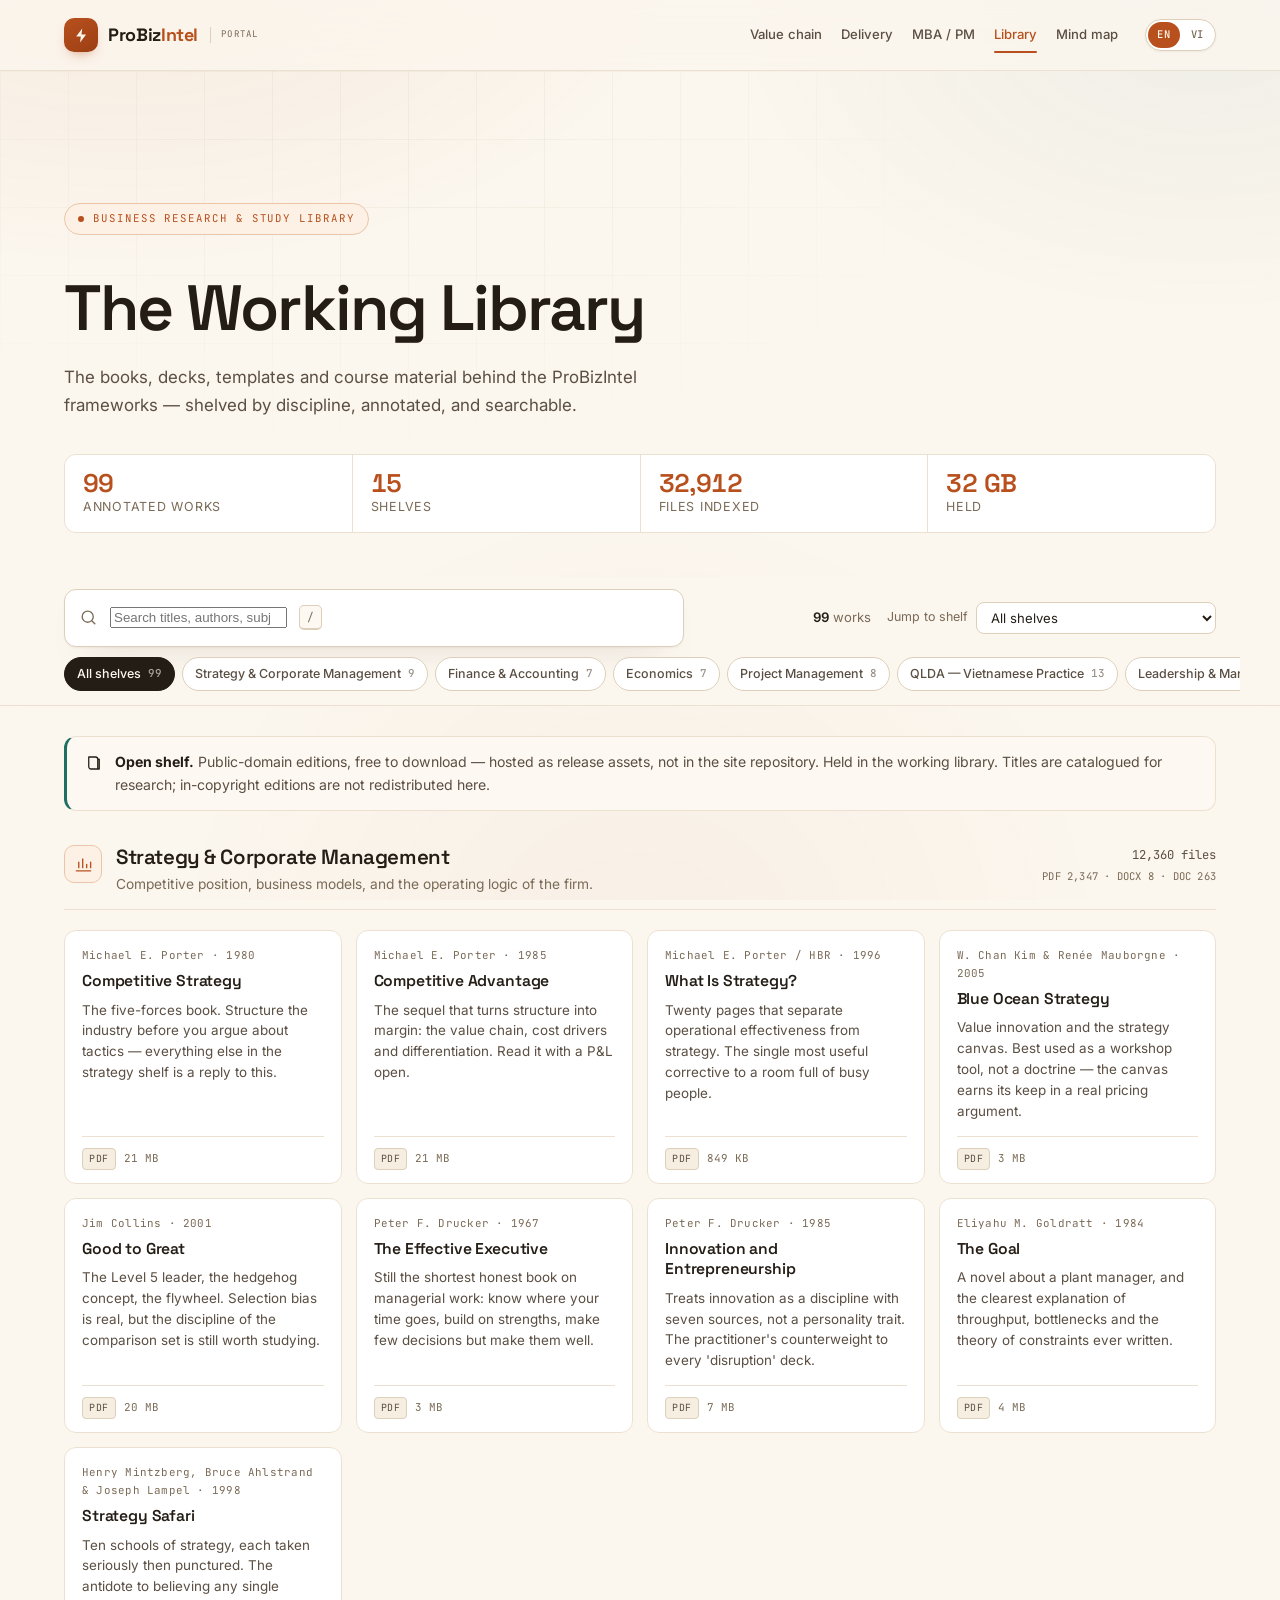
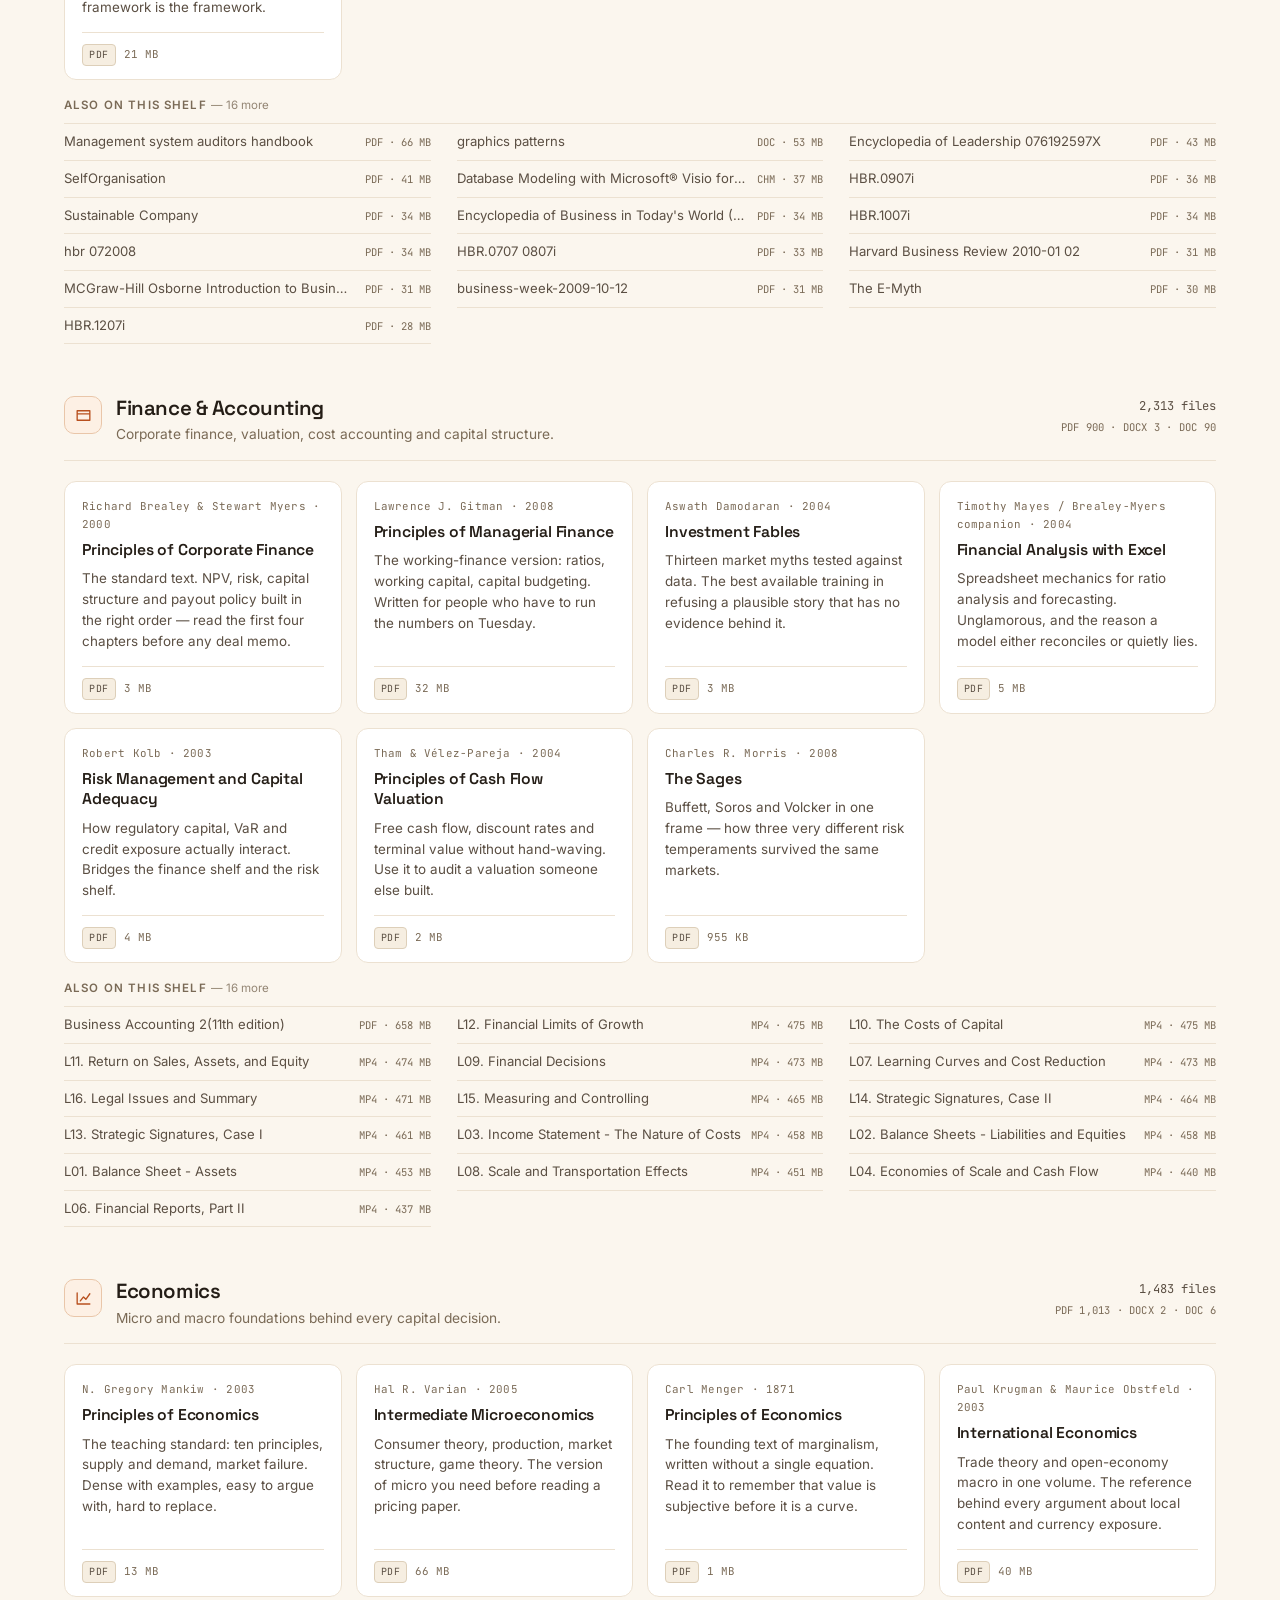
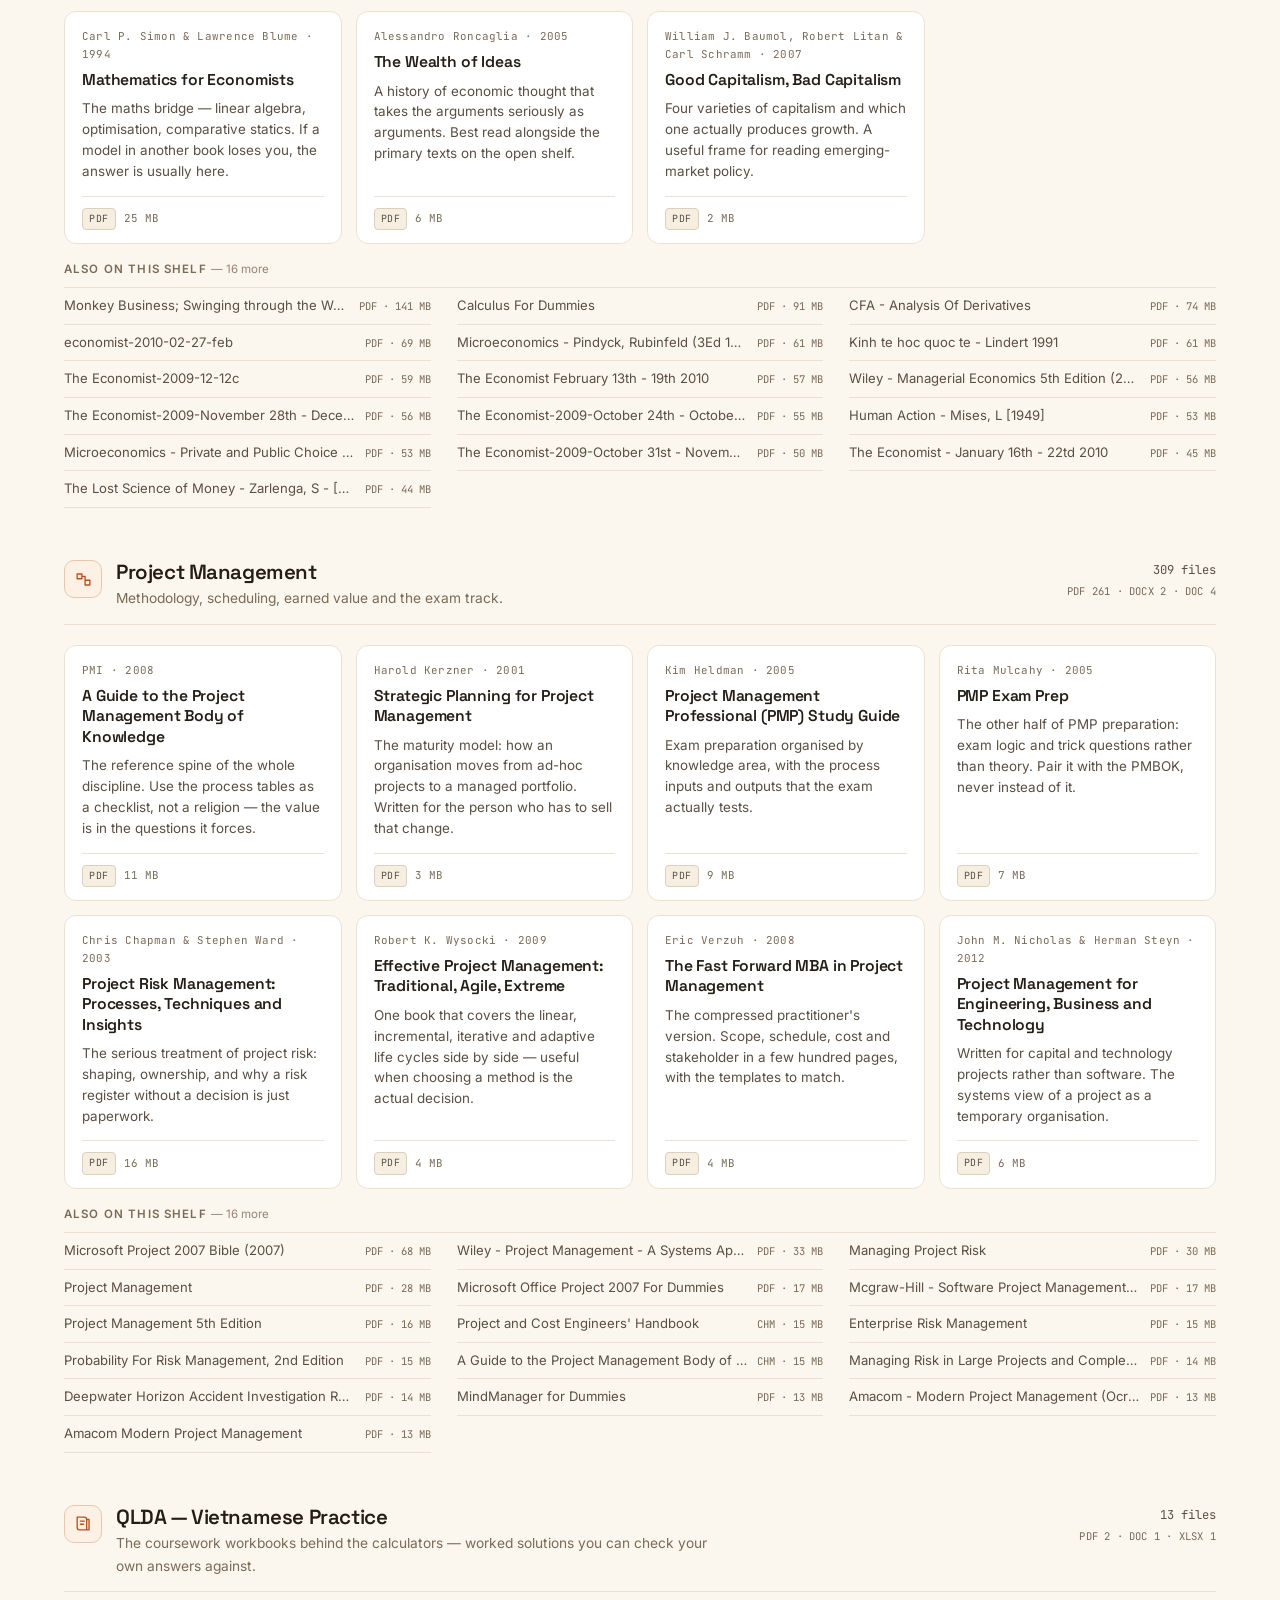
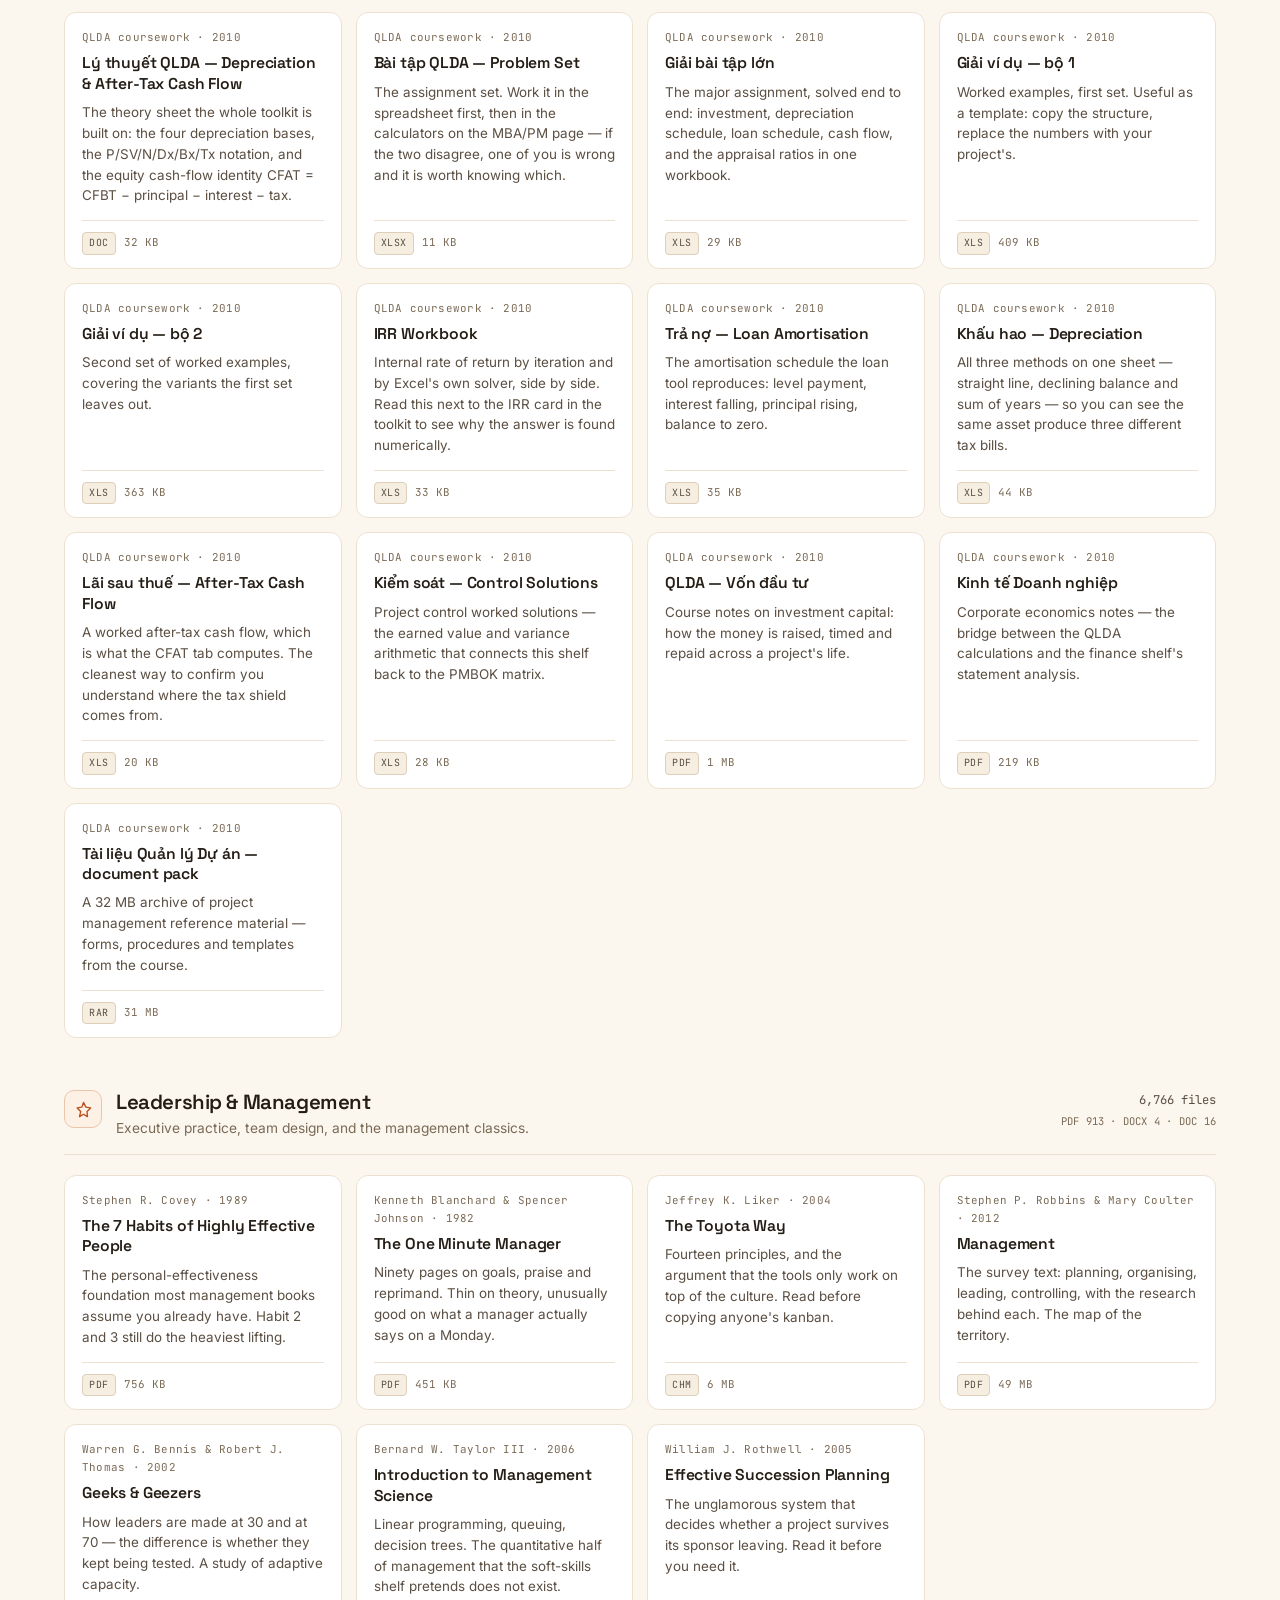
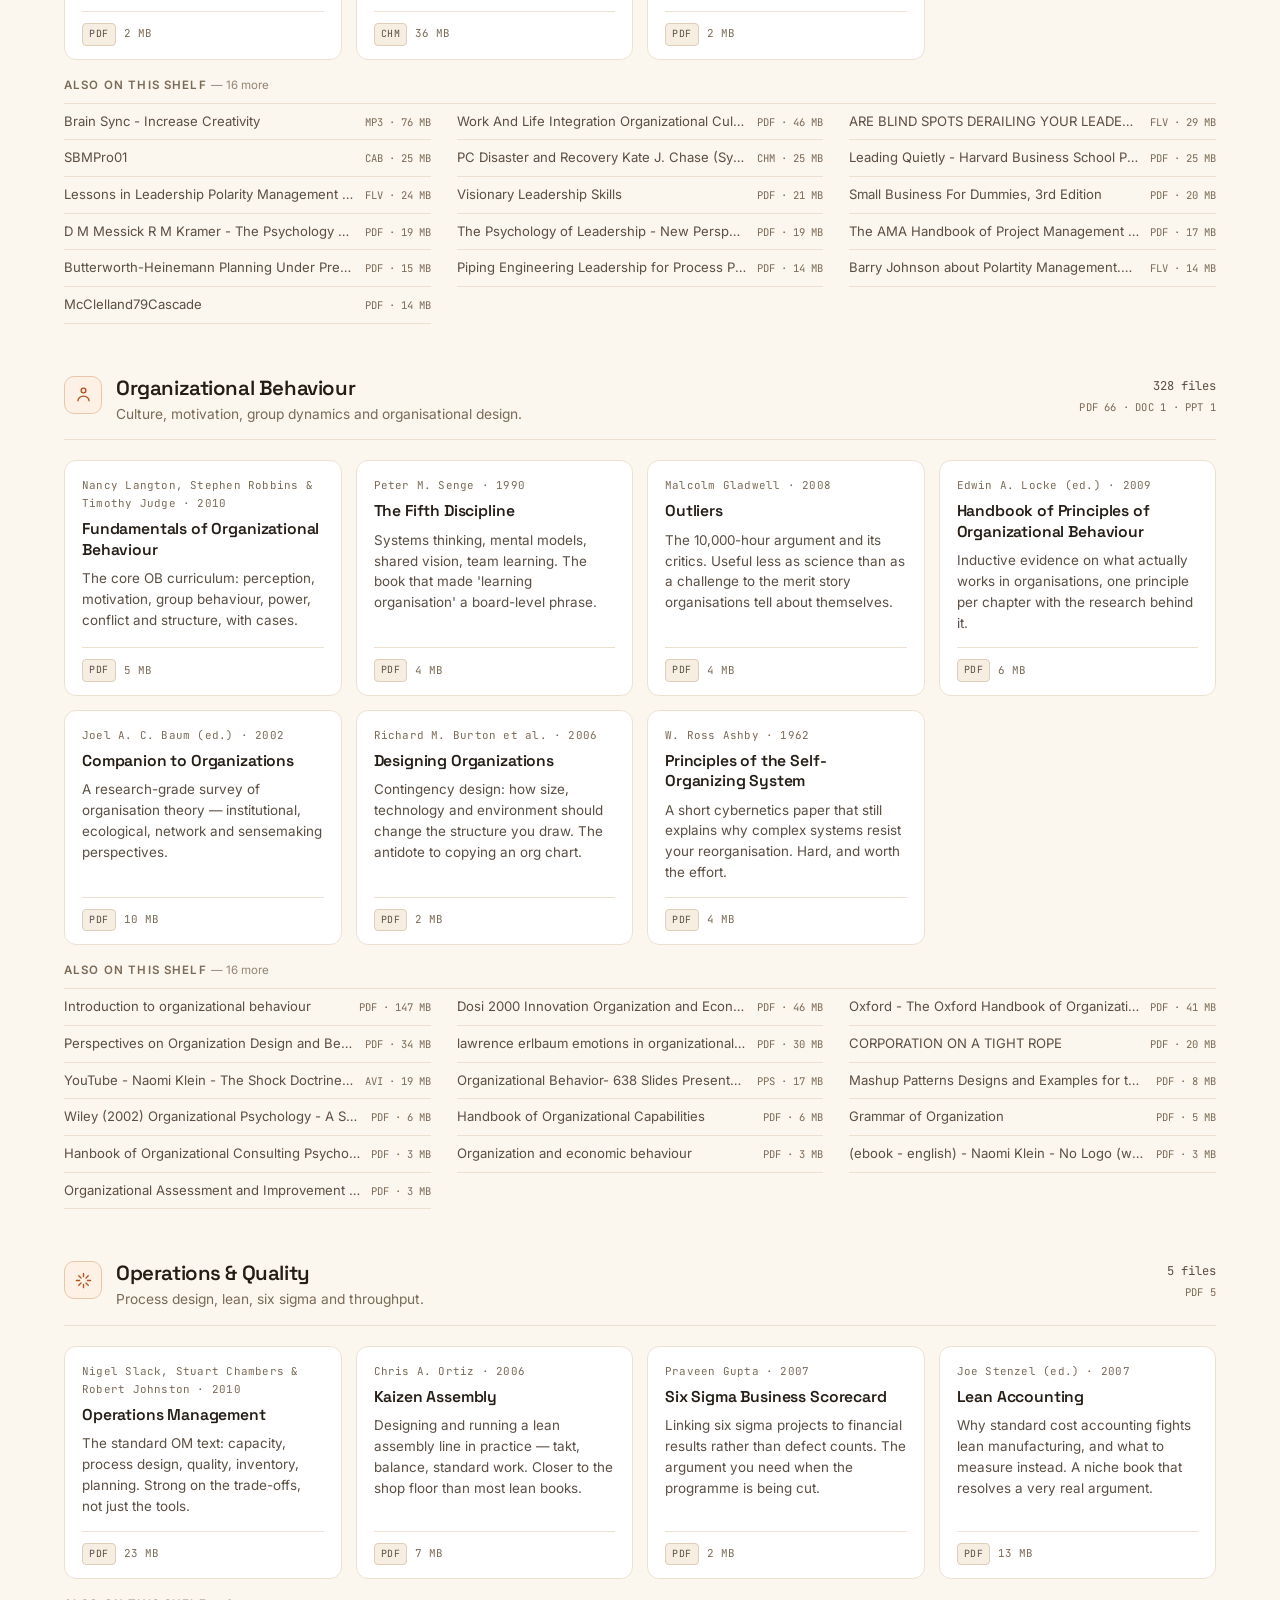
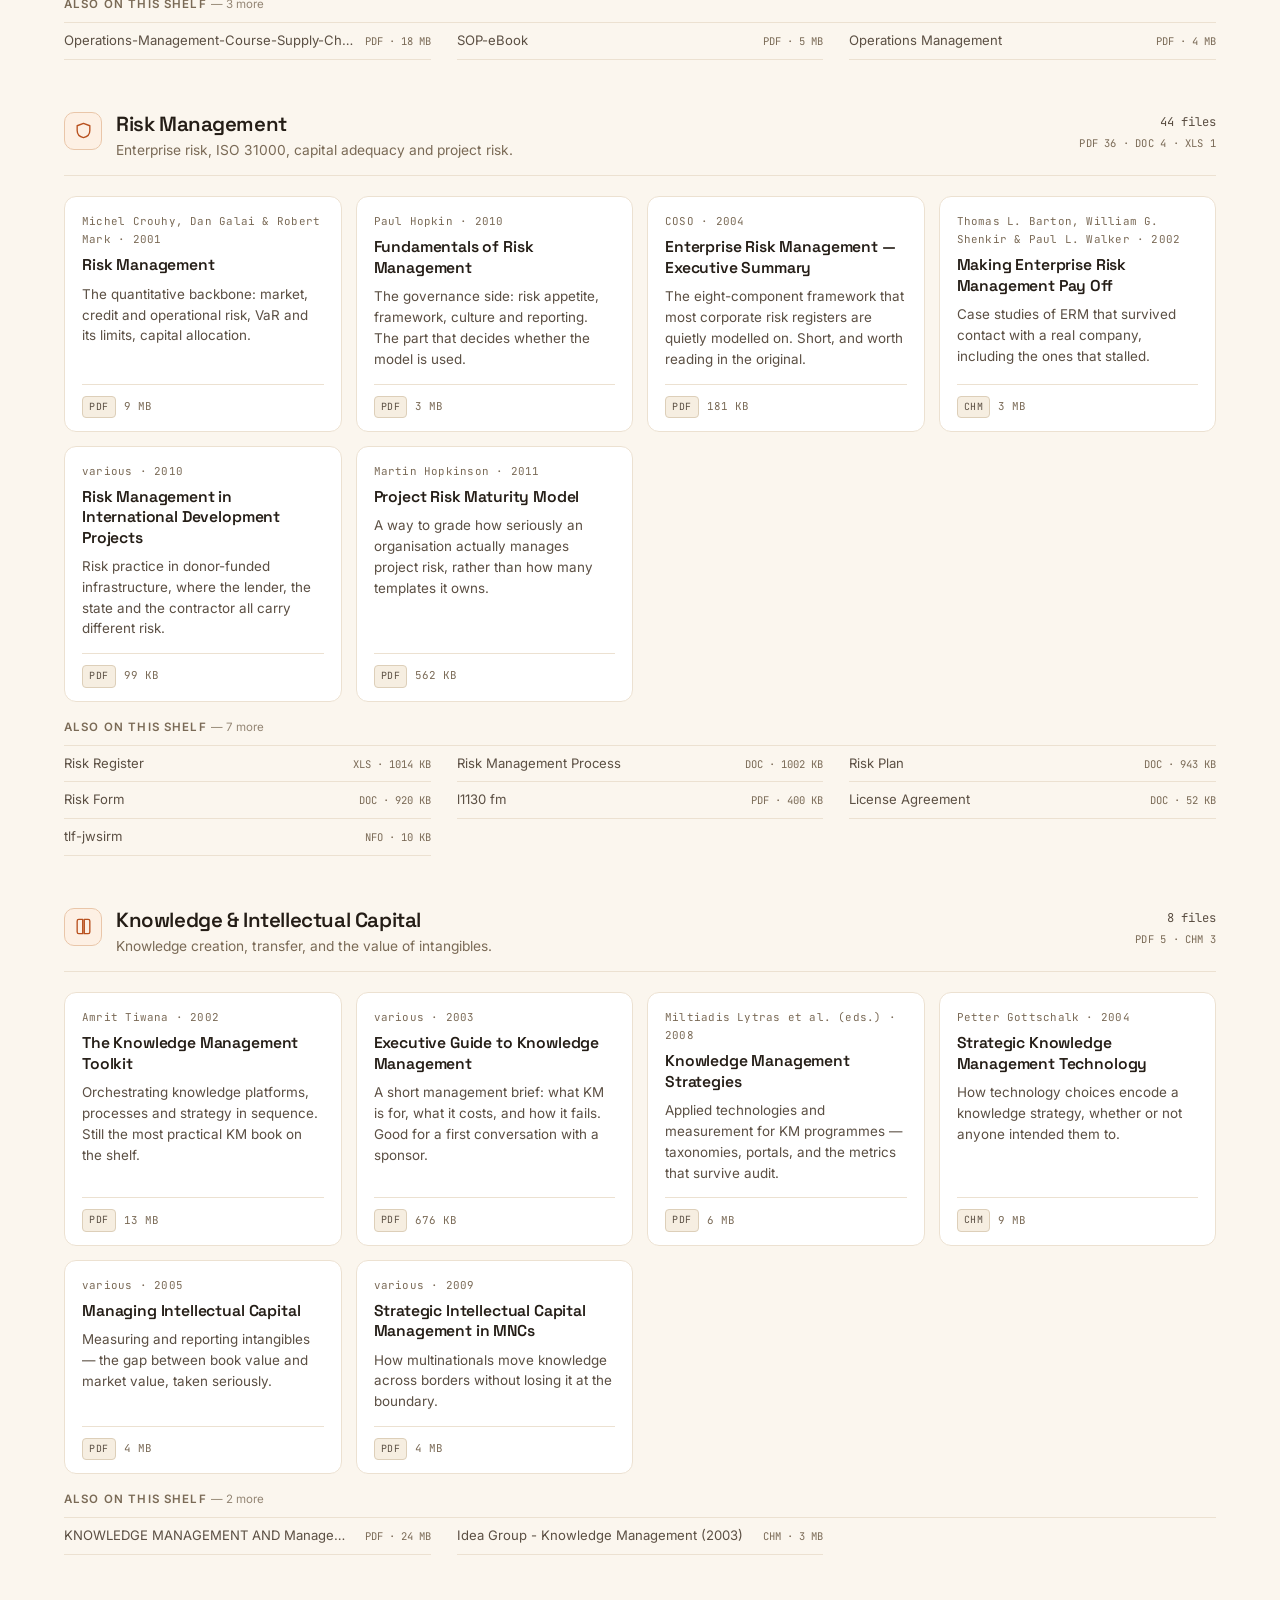
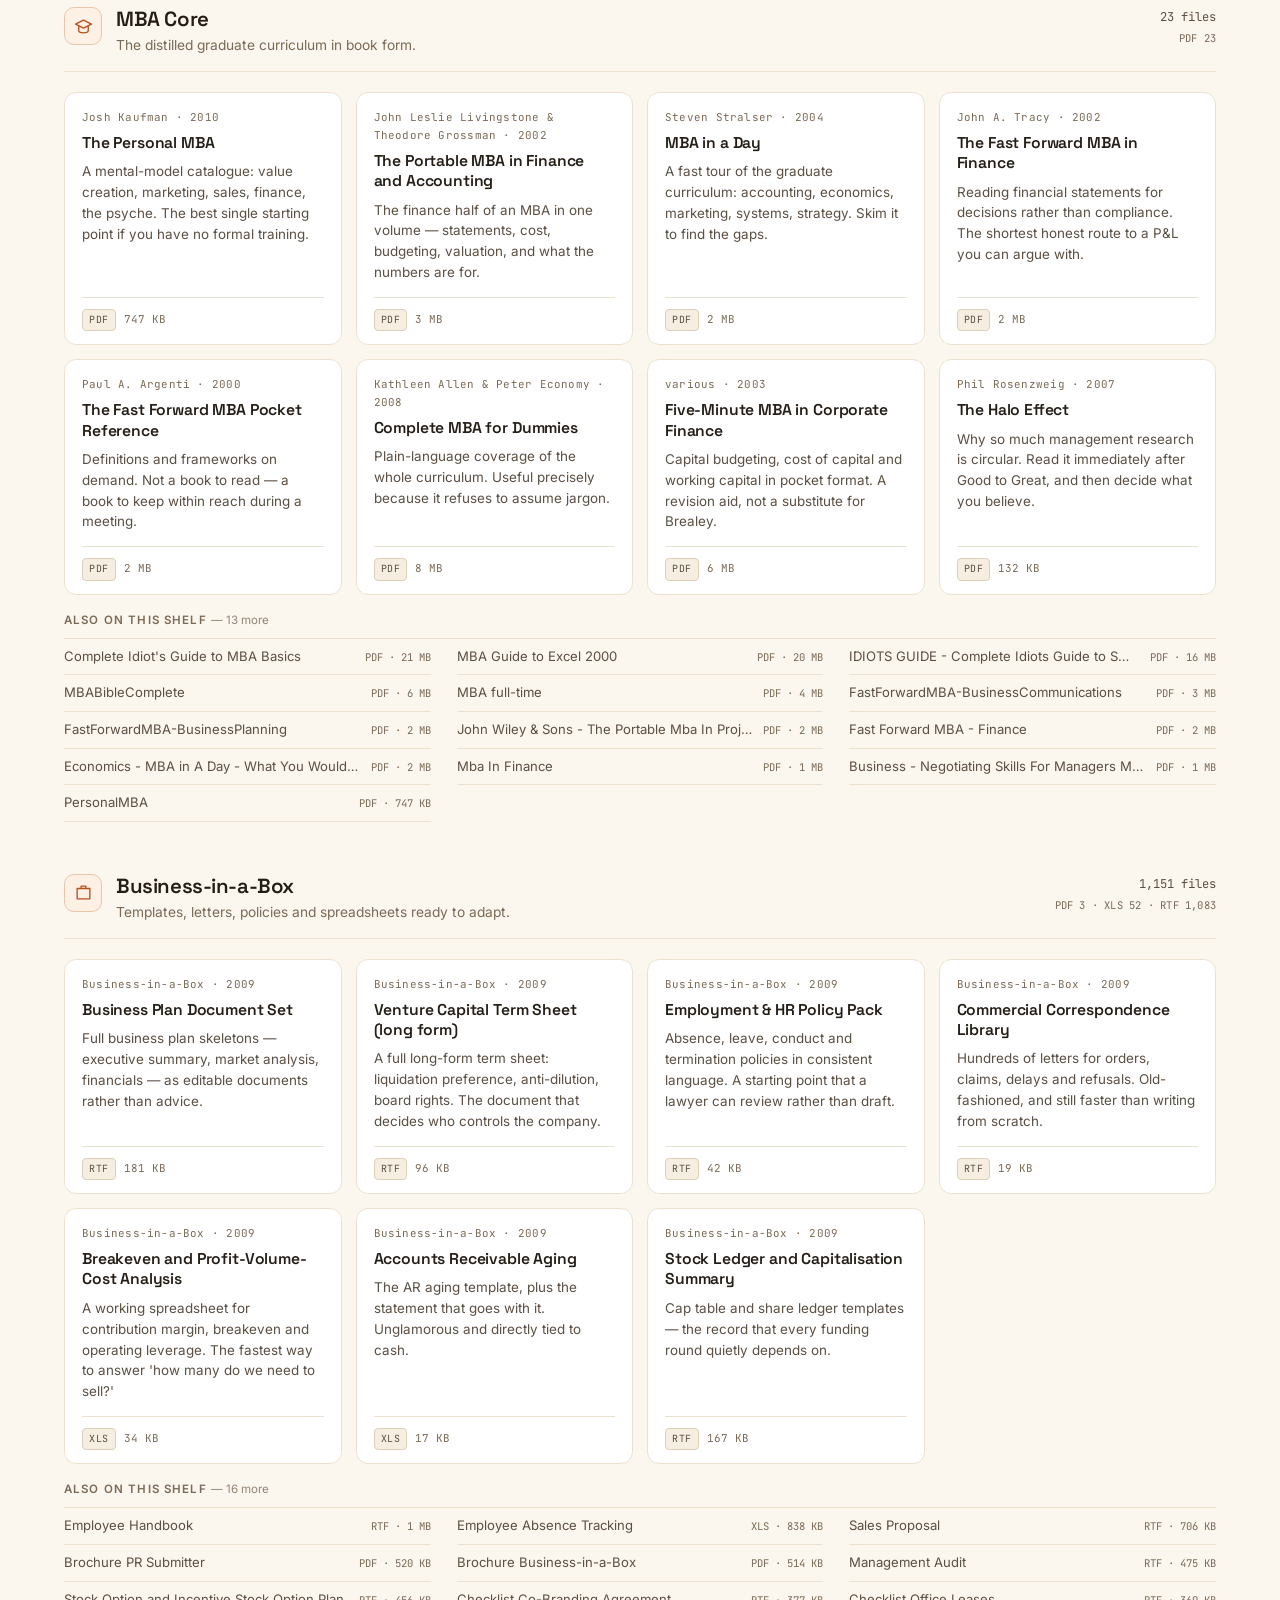
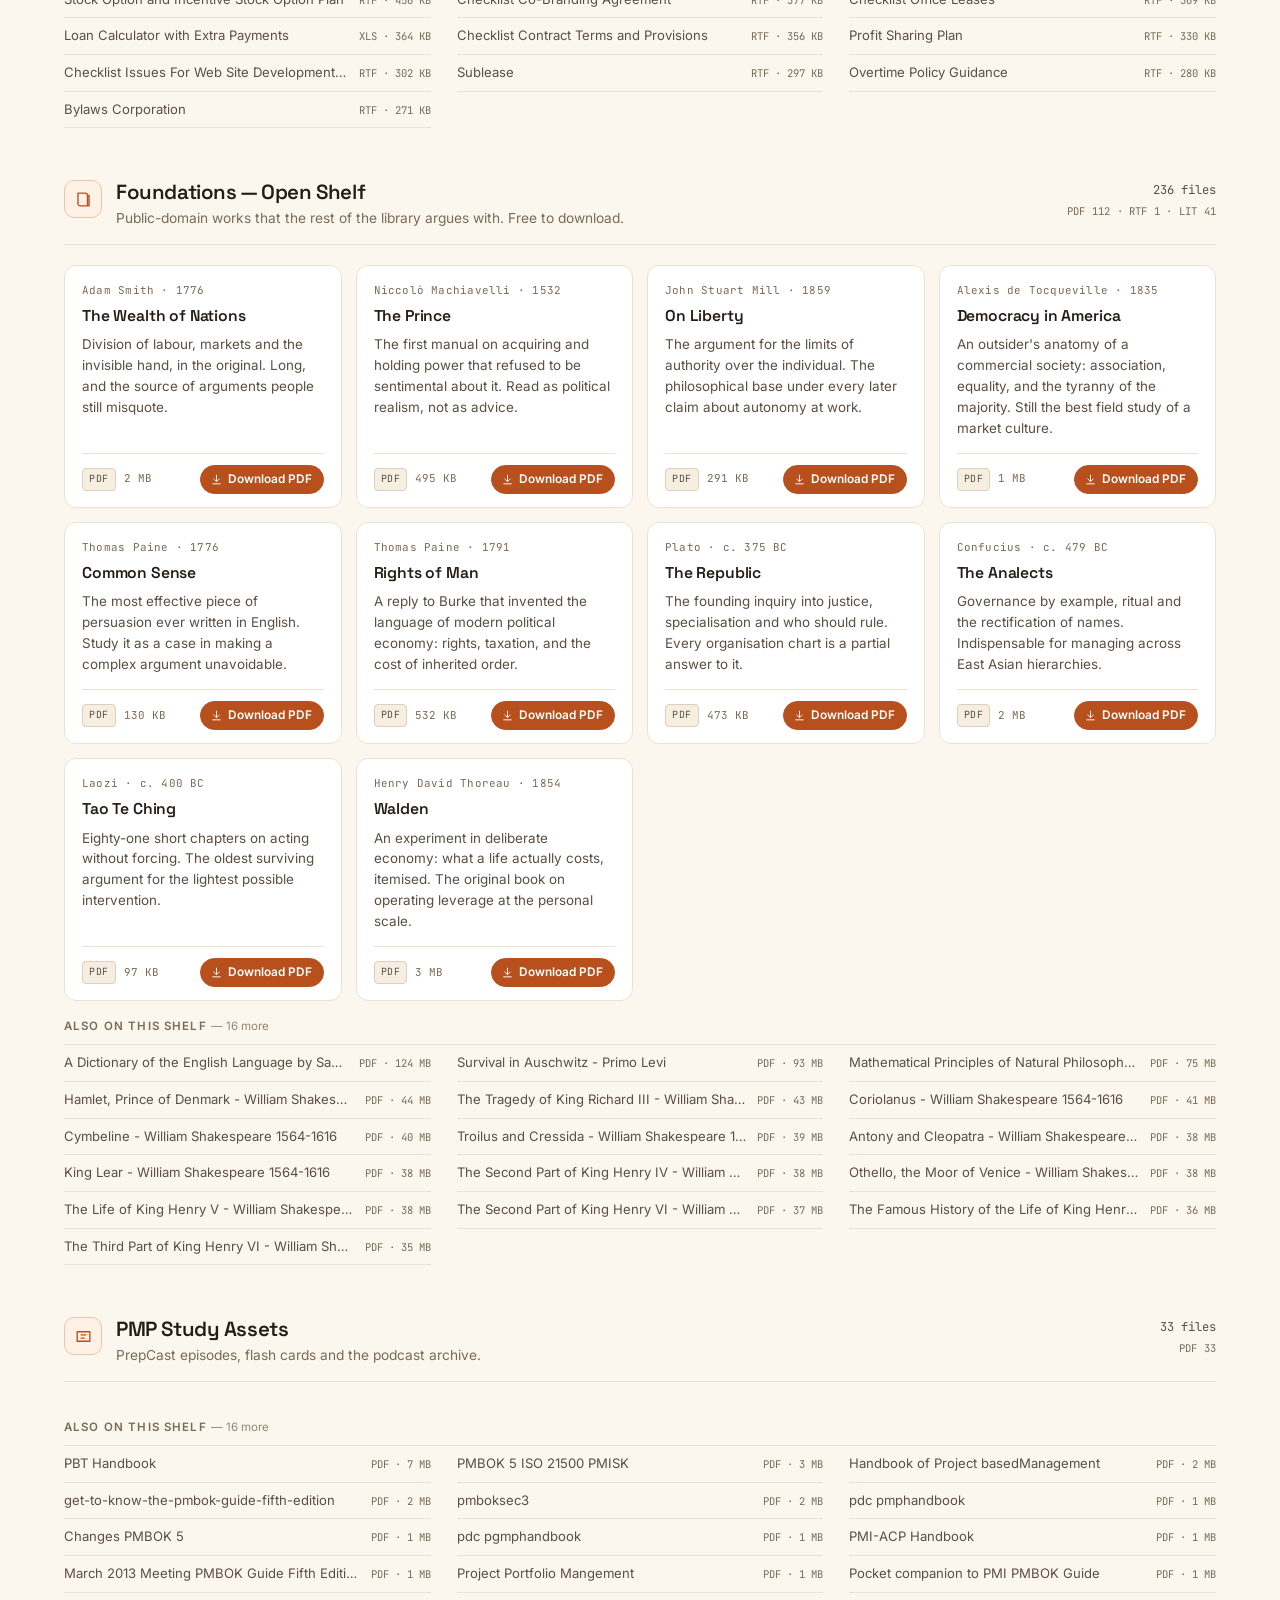
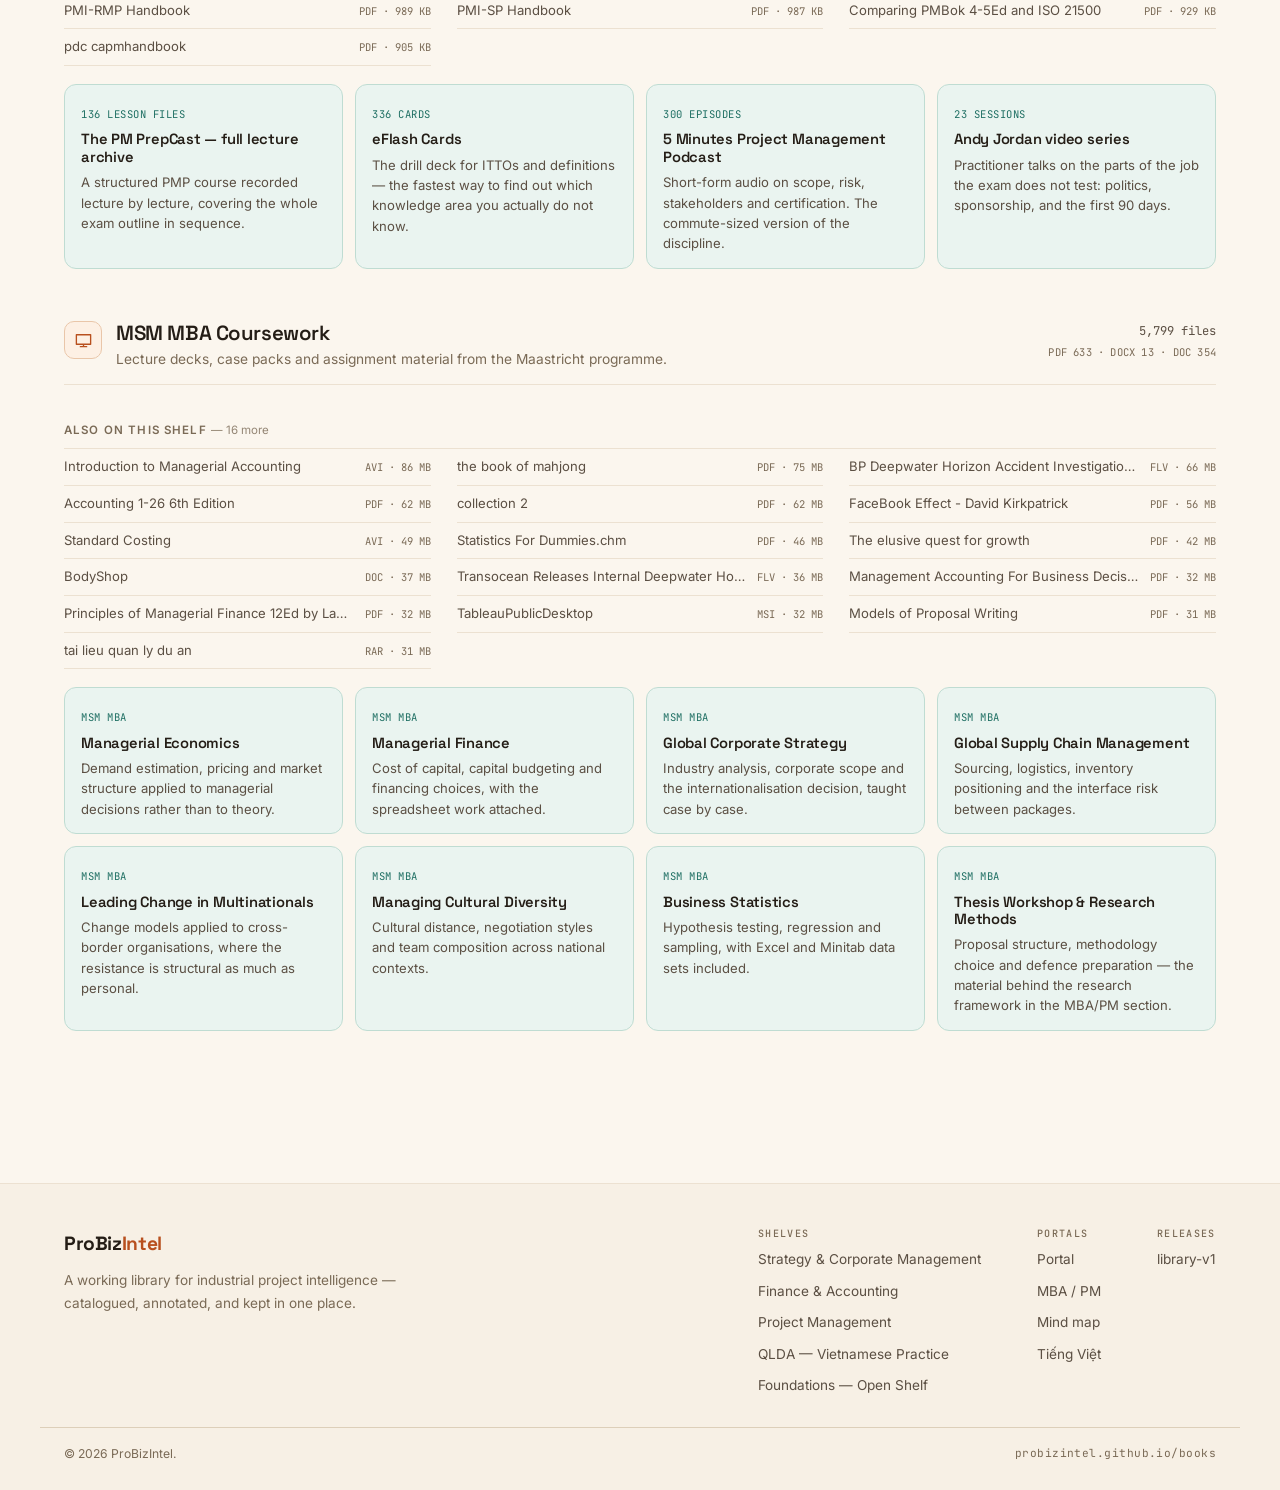
==== commit b3b3c143: "Add QLDA coursework shelf and fix library language switch - Index E:/Education/QLDA and curate 13 Vi" ====
--- a/books/index.html
+++ b/books/index.html
@@ -41,7 +41,10 @@
       <a class="nav-link" href="../mindmap/index.html">Mind map</a>
     </nav>
     <div class="header-actions">
-      <a class="lang-btn is-active" href="../vi/books/" style="text-decoration:none">Tiếng Việt</a>
+      <div class="lang-switch" role="group" aria-label="Language / Ngôn ngữ">
+        <a class="lang-btn is-active" href="index.html" style="text-decoration:none">EN</a>
+        <a class="lang-btn " href="../vi/books/index.html" style="text-decoration:none">VI</a>
+      </div>
       <button class="icon-btn menu-btn" id="menuBtn" type="button" aria-label="Menu" aria-expanded="false" aria-controls="nav">
         <svg class="ico"><use href="#i-menu"/></svg>
       </button>
@@ -57,9 +60,9 @@
     <h1>The Working Library</h1>
     <p class="lede">The books, decks, templates and course material behind the ProBizIntel frameworks — shelved by discipline, annotated, and searchable.</p>
     <dl class="lib-stats">
-      <div class="stat"><dt>86</dt><dd>annotated works</dd></div>
-      <div class="stat"><dt>14</dt><dd>shelves</dd></div>
-      <div class="stat"><dt>32,899</dt><dd>files indexed</dd></div>
+      <div class="stat"><dt>99</dt><dd>annotated works</dd></div>
+      <div class="stat"><dt>15</dt><dd>shelves</dd></div>
+      <div class="stat"><dt>32,912</dt><dd>files indexed</dd></div>
       <div class="stat"><dt>32 GB</dt><dd>held</dd></div>
     </dl>
   </div>
@@ -78,11 +81,11 @@
       <label class="jump">
         <span>Jump to shelf</span>
         <select id="libJump">
-          <option value="all">All shelves</option>          <option value="shelf-strategy">Strategy &amp; Corporate Management (12360)</option>          <option value="shelf-finance">Finance &amp; Accounting (2313)</option>          <option value="shelf-economics">Economics (1483)</option>          <option value="shelf-project-management">Project Management (309)</option>          <option value="shelf-leadership">Leadership &amp; Management (6766)</option>          <option value="shelf-ob">Organizational Behaviour (328)</option>          <option value="shelf-operations">Operations &amp; Quality (5)</option>          <option value="shelf-risk">Risk Management (44)</option>          <option value="shelf-knowledge">Knowledge &amp; Intellectual Capital (8)</option>          <option value="shelf-mba">MBA Core (23)</option>          <option value="shelf-toolkits">Business-in-a-Box (1151)</option>          <option value="shelf-classics">Foundations — Open Shelf (236)</option>          <option value="shelf-pmp">PMP Study Assets (33)</option>          <option value="shelf-coursework">MSM MBA Coursework (5799)</option>        </select>
+          <option value="all">All shelves</option>          <option value="shelf-strategy">Strategy &amp; Corporate Management (12360)</option>          <option value="shelf-finance">Finance &amp; Accounting (2313)</option>          <option value="shelf-economics">Economics (1483)</option>          <option value="shelf-project-management">Project Management (309)</option>          <option value="shelf-qlda">QLDA — Vietnamese Practice (13)</option>          <option value="shelf-leadership">Leadership &amp; Management (6766)</option>          <option value="shelf-ob">Organizational Behaviour (328)</option>          <option value="shelf-operations">Operations &amp; Quality (5)</option>          <option value="shelf-risk">Risk Management (44)</option>          <option value="shelf-knowledge">Knowledge &amp; Intellectual Capital (8)</option>          <option value="shelf-mba">MBA Core (23)</option>          <option value="shelf-toolkits">Business-in-a-Box (1151)</option>          <option value="shelf-classics">Foundations — Open Shelf (236)</option>          <option value="shelf-pmp">PMP Study Assets (33)</option>          <option value="shelf-coursework">MSM MBA Coursework (5799)</option>        </select>
       </label>
     </div>
   </div>
-  <div class="container pill-row" id="libPills">    <button class="cat-pill is-active" type="button" data-filter="all">All shelves<span class="n">86</span></button>    <button class="cat-pill" type="button" data-filter="strategy">Strategy &amp; Corporate Management<span class="n">9</span></button>    <button class="cat-pill" type="button" data-filter="finance">Finance &amp; Accounting<span class="n">7</span></button>    <button class="cat-pill" type="button" data-filter="economics">Economics<span class="n">7</span></button>    <button class="cat-pill" type="button" data-filter="project-management">Project Management<span class="n">8</span></button>    <button class="cat-pill" type="button" data-filter="leadership">Leadership &amp; Management<span class="n">7</span></button>    <button class="cat-pill" type="button" data-filter="ob">Organizational Behaviour<span class="n">7</span></button>    <button class="cat-pill" type="button" data-filter="operations">Operations &amp; Quality<span class="n">4</span></button>    <button class="cat-pill" type="button" data-filter="risk">Risk Management<span class="n">6</span></button>    <button class="cat-pill" type="button" data-filter="knowledge">Knowledge &amp; Intellectual Capital<span class="n">6</span></button>    <button class="cat-pill" type="button" data-filter="mba">MBA Core<span class="n">8</span></button>    <button class="cat-pill" type="button" data-filter="toolkits">Business-in-a-Box<span class="n">7</span></button>    <button class="cat-pill" type="button" data-filter="classics">Foundations — Open Shelf<span class="n">10</span></button>    <button class="cat-pill" type="button" data-filter="pmp">PMP Study Assets<span class="n">0</span></button>    <button class="cat-pill" type="button" data-filter="coursework">MSM MBA Coursework<span class="n">0</span></button>  </div>
+  <div class="container pill-row" id="libPills">    <button class="cat-pill is-active" type="button" data-filter="all">All shelves<span class="n">99</span></button>    <button class="cat-pill" type="button" data-filter="strategy">Strategy &amp; Corporate Management<span class="n">9</span></button>    <button class="cat-pill" type="button" data-filter="finance">Finance &amp; Accounting<span class="n">7</span></button>    <button class="cat-pill" type="button" data-filter="economics">Economics<span class="n">7</span></button>    <button class="cat-pill" type="button" data-filter="project-management">Project Management<span class="n">8</span></button>    <button class="cat-pill" type="button" data-filter="qlda">QLDA — Vietnamese Practice<span class="n">13</span></button>    <button class="cat-pill" type="button" data-filter="leadership">Leadership &amp; Management<span class="n">7</span></button>    <button class="cat-pill" type="button" data-filter="ob">Organizational Behaviour<span class="n">7</span></button>    <button class="cat-pill" type="button" data-filter="operations">Operations &amp; Quality<span class="n">4</span></button>    <button class="cat-pill" type="button" data-filter="risk">Risk Management<span class="n">6</span></button>    <button class="cat-pill" type="button" data-filter="knowledge">Knowledge &amp; Intellectual Capital<span class="n">6</span></button>    <button class="cat-pill" type="button" data-filter="mba">MBA Core<span class="n">8</span></button>    <button class="cat-pill" type="button" data-filter="toolkits">Business-in-a-Box<span class="n">7</span></button>    <button class="cat-pill" type="button" data-filter="classics">Foundations — Open Shelf<span class="n">10</span></button>    <button class="cat-pill" type="button" data-filter="pmp">PMP Study Assets<span class="n">0</span></button>    <button class="cat-pill" type="button" data-filter="coursework">MSM MBA Coursework<span class="n">0</span></button>  </div>
 </div>
 <div class="container lib-body">
   <aside class="lib-note">
@@ -476,6 +479,151 @@
       <ul class="also-list">        <li><span class="also-t">Microsoft Project 2007 Bible (2007)</span><span class="also-f">PDF · 68 MB</span></li>        <li><span class="also-t">Wiley - Project Management - A Systems Approach to Planning Scheduling and Controlling (2001)</span><span class="also-f">PDF · 33 MB</span></li>        <li><span class="also-t">Managing Project Risk</span><span class="also-f">PDF · 30 MB</span></li>        <li><span class="also-t">Project Management</span><span class="also-f">PDF · 28 MB</span></li>        <li><span class="also-t">Microsoft Office Project 2007 For Dummies</span><span class="also-f">PDF · 17 MB</span></li>        <li><span class="also-t">Mcgraw-Hill - Software Project Management - Second Edition</span><span class="also-f">PDF · 17 MB</span></li>        <li><span class="also-t">Project Management 5th Edition</span><span class="also-f">PDF · 16 MB</span></li>        <li><span class="also-t">Project and Cost Engineers&#x27; Handbook</span><span class="also-f">CHM · 15 MB</span></li>        <li><span class="also-t">Enterprise Risk Management</span><span class="also-f">PDF · 15 MB</span></li>        <li><span class="also-t">Probability For Risk Management, 2nd Edition</span><span class="also-f">PDF · 15 MB</span></li>        <li><span class="also-t">A Guide to the Project Management Body of Knowledge (PMBOK Guide)</span><span class="also-f">CHM · 15 MB</span></li>        <li><span class="also-t">Managing Risk in Large Projects and Complex Procurement</span><span class="also-f">PDF · 14 MB</span></li>        <li><span class="also-t">Deepwater Horizon Accident Investigation Report</span><span class="also-f">PDF · 14 MB</span></li>        <li><span class="also-t">MindManager for Dummies</span><span class="also-f">PDF · 13 MB</span></li>        <li><span class="also-t">Amacom - Modern Project Management (Ocr) - 2001 ! - (By Laxxuss)</span><span class="also-f">PDF · 13 MB</span></li>        <li><span class="also-t">Amacom Modern Project Management</span><span class="also-f">PDF · 13 MB</span></li>      </ul>
     </div>
   </section>
+  <section class="shelf" id="shelf-qlda" data-shelf="qlda">
+    <div class="shelf-head">
+      <span class="shelf-ico"><svg class="ico" viewBox="0 0 24 24" fill="none" stroke="currentColor" stroke-width="1.6" stroke-linecap="round" stroke-linejoin="round"><path d="M4 4h9a3 3 0 013 3v13H7a3 3 0 01-3-3zM16 7h3v13h-9M8 9h5M8 13h4"/></svg></span>
+      <div class="shelf-title">
+        <h2>QLDA — Vietnamese Practice</h2>
+        <p class="shelf-sub">The coursework workbooks behind the calculators — worked solutions you can check your own answers against.</p>
+      </div>
+      <div class="shelf-meta">
+        <span class="shelf-count">13 files</span>
+        <span class="shelf-fmt">PDF 2 · DOC 1 · XLSX 1</span>
+      </div>
+    </div>
+    <div class="work-grid">
+      <article class="work" data-shelf="qlda" data-text="l thuy t qlda depreciation after tax cash flow qlda coursework 2010 qlda vietnamese practice qlda th c h nh vi t nam the theory sheet the whole toolkit is built on the four depreciation bases the p sv n dx bx tx notation and the equity cash flow identity cfat cfbt principal interest tax b n l thuy t m to n b b c ng c d a v o b n c s kh u hao quy c k hi u p sv n dx bx tx v ng nh t th c d ng ti n ch s h u cfat cfbt g c l i thu">
+        <span class="work-meta">QLDA coursework · 2010</span>
+        <h3>Lý thuyết QLDA — Depreciation &amp; After-Tax Cash Flow</h3>
+        <p>The theory sheet the whole toolkit is built on: the four depreciation bases, the P/SV/N/Dx/Bx/Tx notation, and the equity cash-flow identity CFAT = CFBT − principal − interest − tax.</p>
+        <div class="work-foot">
+          <span class="fmt-badge">DOC</span>
+          <span class="work-size">32 KB</span>
+          
+        </div>
+      </article>
+      <article class="work" data-shelf="qlda" data-text="b i t p qlda problem set qlda coursework 2010 qlda vietnamese practice qlda th c h nh vi t nam the assignment set work it in the spreadsheet first then in the calculators on the mba pm page if the two disagree one of you is wrong and it is worth knowing which b b i t p l m trong b ng t nh tr c r i l m l i b ng c ng c m c mba qlda n u hai b n l ch nhau m t trong hai sai v ng bi t l b n n o">
+        <span class="work-meta">QLDA coursework · 2010</span>
+        <h3>Bài tập QLDA — Problem Set</h3>
+        <p>The assignment set. Work it in the spreadsheet first, then in the calculators on the MBA/PM page — if the two disagree, one of you is wrong and it is worth knowing which.</p>
+        <div class="work-foot">
+          <span class="fmt-badge">XLSX</span>
+          <span class="work-size">11 KB</span>
+          
+        </div>
+      </article>
+      <article class="work" data-shelf="qlda" data-text="gi i b i t p l n qlda coursework 2010 qlda vietnamese practice qlda th c h nh vi t nam the major assignment solved end to end investment depreciation schedule loan schedule cash flow and the appraisal ratios in one workbook b i t p l n c gi i tr n v n u t l ch kh u hao l ch tr n d ng ti n v c c ch s th m nh trong m t b ng t nh">
+        <span class="work-meta">QLDA coursework · 2010</span>
+        <h3>Giải bài tập lớn</h3>
+        <p>The major assignment, solved end to end: investment, depreciation schedule, loan schedule, cash flow, and the appraisal ratios in one workbook.</p>
+        <div class="work-foot">
+          <span class="fmt-badge">XLS</span>
+          <span class="work-size">29 KB</span>
+          
+        </div>
+      </article>
+      <article class="work" data-shelf="qlda" data-text="gi i v d b 1 qlda coursework 2010 qlda vietnamese practice qlda th c h nh vi t nam worked examples first set useful as a template copy the structure replace the numbers with your project s b v d c l i gi i t p 1 h u ch nh m t m u sao ch p c u tr c r i thay s b ng s c a d n b n">
+        <span class="work-meta">QLDA coursework · 2010</span>
+        <h3>Giải ví dụ — bộ 1</h3>
+        <p>Worked examples, first set. Useful as a template: copy the structure, replace the numbers with your project&#x27;s.</p>
+        <div class="work-foot">
+          <span class="fmt-badge">XLS</span>
+          <span class="work-size">409 KB</span>
+          
+        </div>
+      </article>
+      <article class="work" data-shelf="qlda" data-text="gi i v d b 2 qlda coursework 2010 qlda vietnamese practice qlda th c h nh vi t nam second set of worked examples covering the variants the first set leaves out b v d th hai bao qu t c c bi n th m b u b qua">
+        <span class="work-meta">QLDA coursework · 2010</span>
+        <h3>Giải ví dụ — bộ 2</h3>
+        <p>Second set of worked examples, covering the variants the first set leaves out.</p>
+        <div class="work-foot">
+          <span class="fmt-badge">XLS</span>
+          <span class="work-size">363 KB</span>
+          
+        </div>
+      </article>
+      <article class="work" data-shelf="qlda" data-text="irr workbook qlda coursework 2010 qlda vietnamese practice qlda th c h nh vi t nam internal rate of return by iteration and by excel s own solver side by side read this next to the irr card in the toolkit to see why the answer is found numerically t su t ho n v n n i b t nh b ng l p v b ng h m excel t c nh nhau c c ng th irr trong b c ng c th y v sao ph i gi i b ng ph ng ph p s">
+        <span class="work-meta">QLDA coursework · 2010</span>
+        <h3>IRR Workbook</h3>
+        <p>Internal rate of return by iteration and by Excel&#x27;s own solver, side by side. Read this next to the IRR card in the toolkit to see why the answer is found numerically.</p>
+        <div class="work-foot">
+          <span class="fmt-badge">XLS</span>
+          <span class="work-size">33 KB</span>
+          
+        </div>
+      </article>
+      <article class="work" data-shelf="qlda" data-text="tr n loan amortisation qlda coursework 2010 qlda vietnamese practice qlda th c h nh vi t nam the amortisation schedule the loan tool reproduces level payment interest falling principal rising balance to zero l ch tr n m c ng c vay v n m ph ng l i tr g p u l i gi m d n g c t ng d n d n v kh ng">
+        <span class="work-meta">QLDA coursework · 2010</span>
+        <h3>Trả nợ — Loan Amortisation</h3>
+        <p>The amortisation schedule the loan tool reproduces: level payment, interest falling, principal rising, balance to zero.</p>
+        <div class="work-foot">
+          <span class="fmt-badge">XLS</span>
+          <span class="work-size">35 KB</span>
+          
+        </div>
+      </article>
+      <article class="work" data-shelf="qlda" data-text="kh u hao depreciation qlda coursework 2010 qlda vietnamese practice qlda th c h nh vi t nam all three methods on one sheet straight line declining balance and sum of years so you can see the same asset produce three different tax bills c ba ph ng ph p tr n m t trang ng th ng s d gi m d n v t ng s n m th y c ng m t t i s n t o ra ba m c thu kh c nhau">
+        <span class="work-meta">QLDA coursework · 2010</span>
+        <h3>Khấu hao — Depreciation</h3>
+        <p>All three methods on one sheet — straight line, declining balance and sum of years — so you can see the same asset produce three different tax bills.</p>
+        <div class="work-foot">
+          <span class="fmt-badge">XLS</span>
+          <span class="work-size">44 KB</span>
+          
+        </div>
+      </article>
+      <article class="work" data-shelf="qlda" data-text="l i sau thu after tax cash flow qlda coursework 2010 qlda vietnamese practice qlda th c h nh vi t nam a worked after tax cash flow which is what the cfat tab computes the cleanest way to confirm you understand where the tax shield comes from m t v d d ng ti n sau thu c l i gi i ng ph n m th cfat t nh c ch r nh t x c nh n b n hi u t m ch n thu n t u">
+        <span class="work-meta">QLDA coursework · 2010</span>
+        <h3>Lãi sau thuế — After-Tax Cash Flow</h3>
+        <p>A worked after-tax cash flow, which is what the CFAT tab computes. The cleanest way to confirm you understand where the tax shield comes from.</p>
+        <div class="work-foot">
+          <span class="fmt-badge">XLS</span>
+          <span class="work-size">20 KB</span>
+          
+        </div>
+      </article>
+      <article class="work" data-shelf="qlda" data-text="ki m so t control solutions qlda coursework 2010 qlda vietnamese practice qlda th c h nh vi t nam project control worked solutions the earned value and variance arithmetic that connects this shelf back to the pmbok matrix l i gi i v ki m so t d n ph n t nh to n gi tr thu c v ch nh l ch n i k n y tr l i ma tr n pmbok">
+        <span class="work-meta">QLDA coursework · 2010</span>
+        <h3>Kiểm soát — Control Solutions</h3>
+        <p>Project control worked solutions — the earned value and variance arithmetic that connects this shelf back to the PMBOK matrix.</p>
+        <div class="work-foot">
+          <span class="fmt-badge">XLS</span>
+          <span class="work-size">28 KB</span>
+          
+        </div>
+      </article>
+      <article class="work" data-shelf="qlda" data-text="qlda v n u t qlda coursework 2010 qlda vietnamese practice qlda th c h nh vi t nam course notes on investment capital how the money is raised timed and repaid across a project s life ghi ch v v n u t huy ng nh th i v ho n tr v n trong su t v ng i d n">
+        <span class="work-meta">QLDA coursework · 2010</span>
+        <h3>QLDA — Vốn đầu tư</h3>
+        <p>Course notes on investment capital: how the money is raised, timed and repaid across a project&#x27;s life.</p>
+        <div class="work-foot">
+          <span class="fmt-badge">PDF</span>
+          <span class="work-size">1 MB</span>
+          
+        </div>
+      </article>
+      <article class="work" data-shelf="qlda" data-text="kinh t doanh nghi p qlda coursework 2010 qlda vietnamese practice qlda th c h nh vi t nam corporate economics notes the bridge between the qlda calculations and the finance shelf s statement analysis ghi ch kinh t doanh nghi p c u n i gi a c c ph p t nh qlda v ph n ph n t ch b o c o t i ch nh tr n k t i ch nh">
+        <span class="work-meta">QLDA coursework · 2010</span>
+        <h3>Kinh tế Doanh nghiệp</h3>
+        <p>Corporate economics notes — the bridge between the QLDA calculations and the finance shelf&#x27;s statement analysis.</p>
+        <div class="work-foot">
+          <span class="fmt-badge">PDF</span>
+          <span class="work-size">219 KB</span>
+          
+        </div>
+      </article>
+      <article class="work" data-shelf="qlda" data-text="t i li u qu n l d n document pack qlda coursework 2010 qlda vietnamese practice qlda th c h nh vi t nam a 32 mb archive of project management reference material forms procedures and templates from the course kho t li u qu n l d n 32 mb bi u m u quy tr nh v m u t i li u t h c ph n">
+        <span class="work-meta">QLDA coursework · 2010</span>
+        <h3>Tài liệu Quản lý Dự án — document pack</h3>
+        <p>A 32 MB archive of project management reference material — forms, procedures and templates from the course.</p>
+        <div class="work-foot">
+          <span class="fmt-badge">RAR</span>
+          <span class="work-size">31 MB</span>
+          
+        </div>
+      </article>
+    </div>
+  </section>
   <section class="shelf" id="shelf-leadership" data-shelf="leadership">
     <div class="shelf-head">
       <span class="shelf-ico"><svg class="ico" viewBox="0 0 24 24" fill="none" stroke="currentColor" stroke-width="1.6" stroke-linecap="round" stroke-linejoin="round"><path d="M12 3l3 6 6 1-4.5 4.5L17 21l-5-3-5 3 1.5-6.5L4 10l6-1z"/></svg></span>
@@ -1299,6 +1447,7 @@
         <a href="#shelf-strategy">Strategy &amp; Corporate Management</a>
         <a href="#shelf-finance">Finance &amp; Accounting</a>
         <a href="#shelf-project-management">Project Management</a>
+        <a href="#shelf-qlda">QLDA — Vietnamese Practice</a>
         <a href="#shelf-classics">Foundations — Open Shelf</a>
       </div>
       <div>
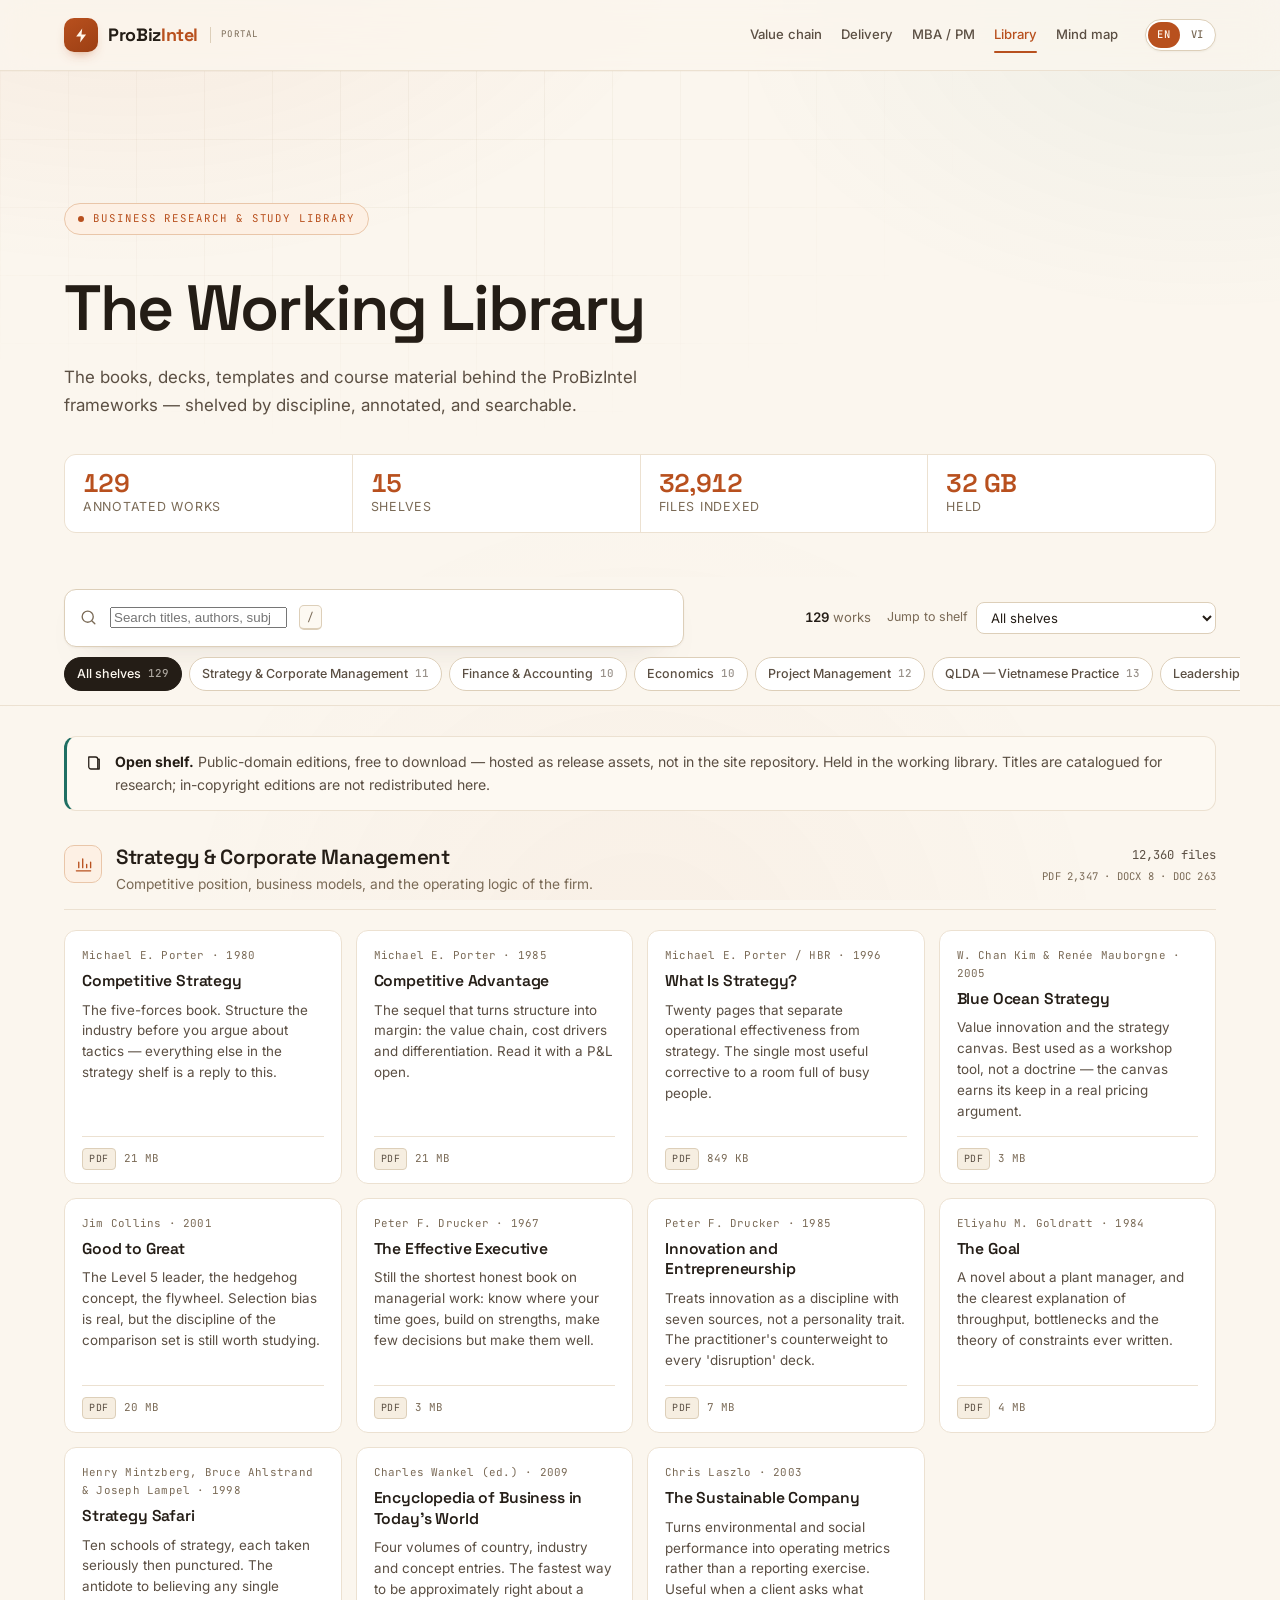
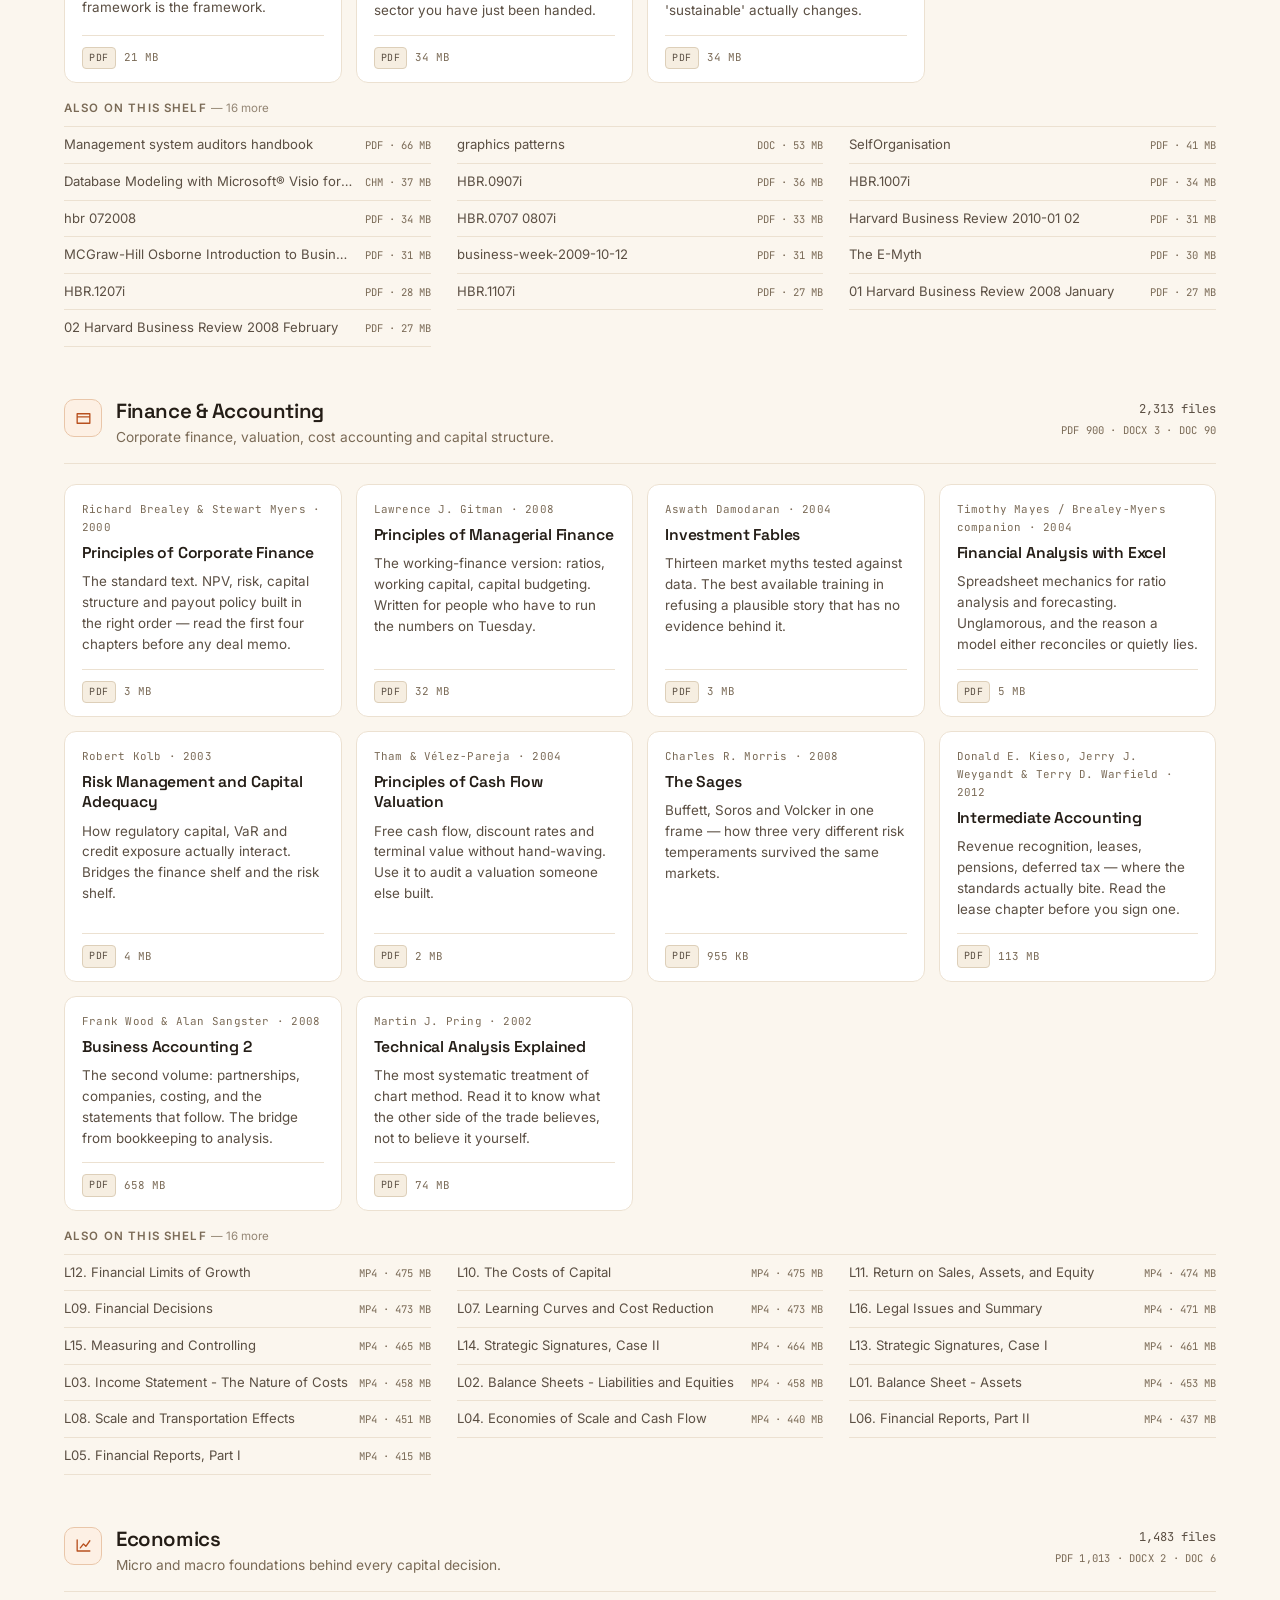
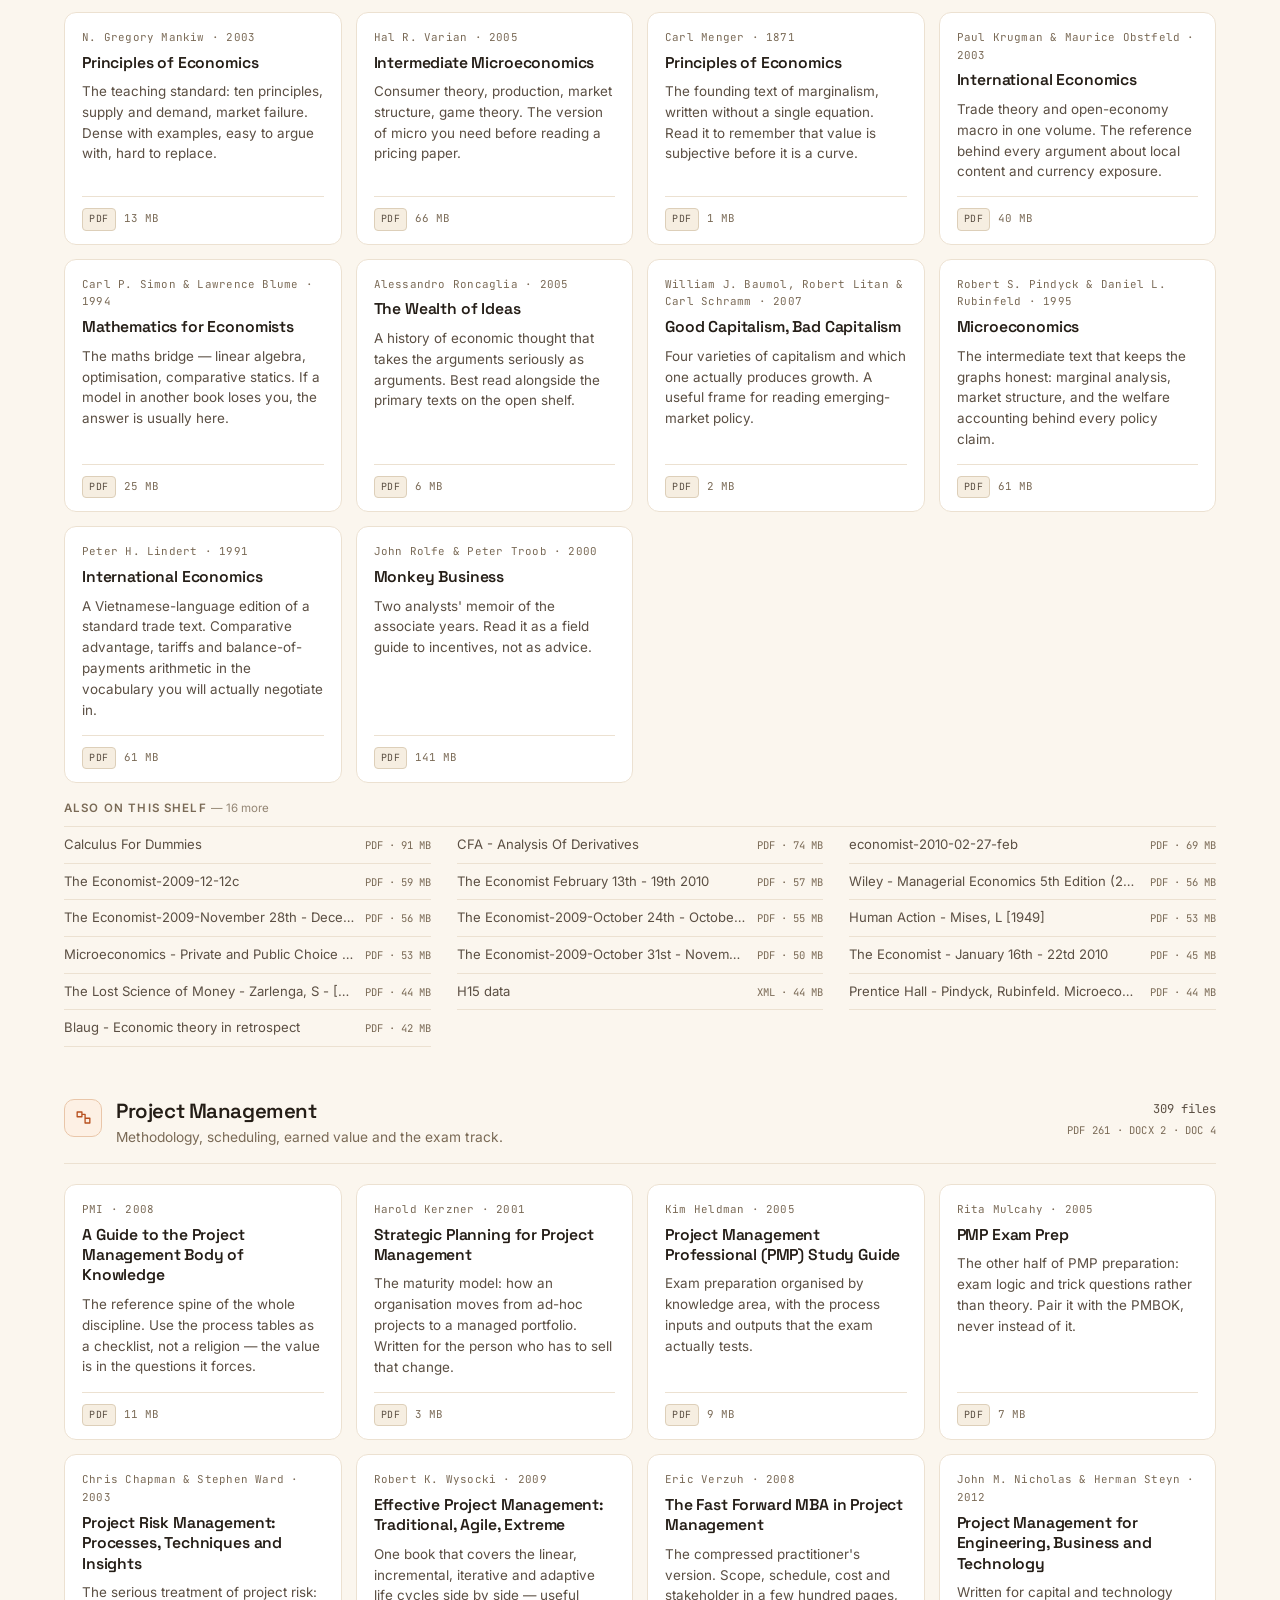
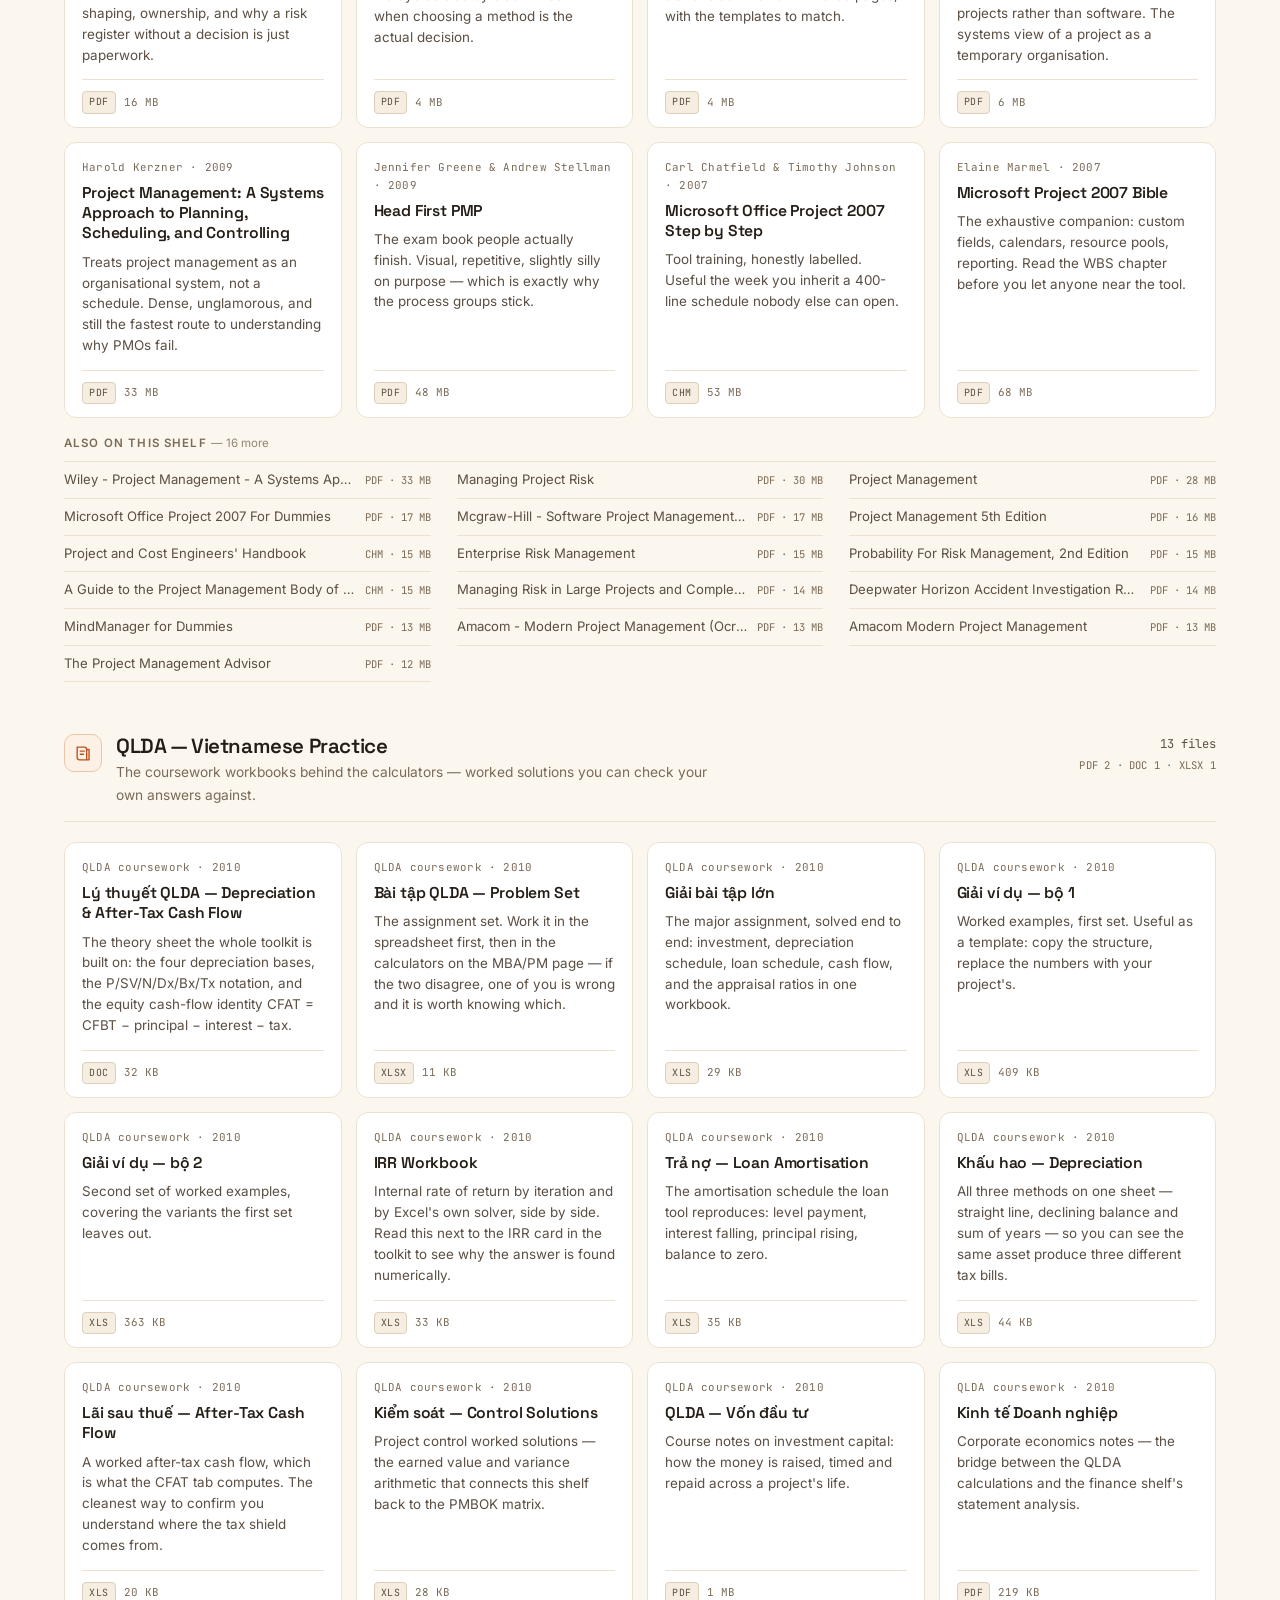
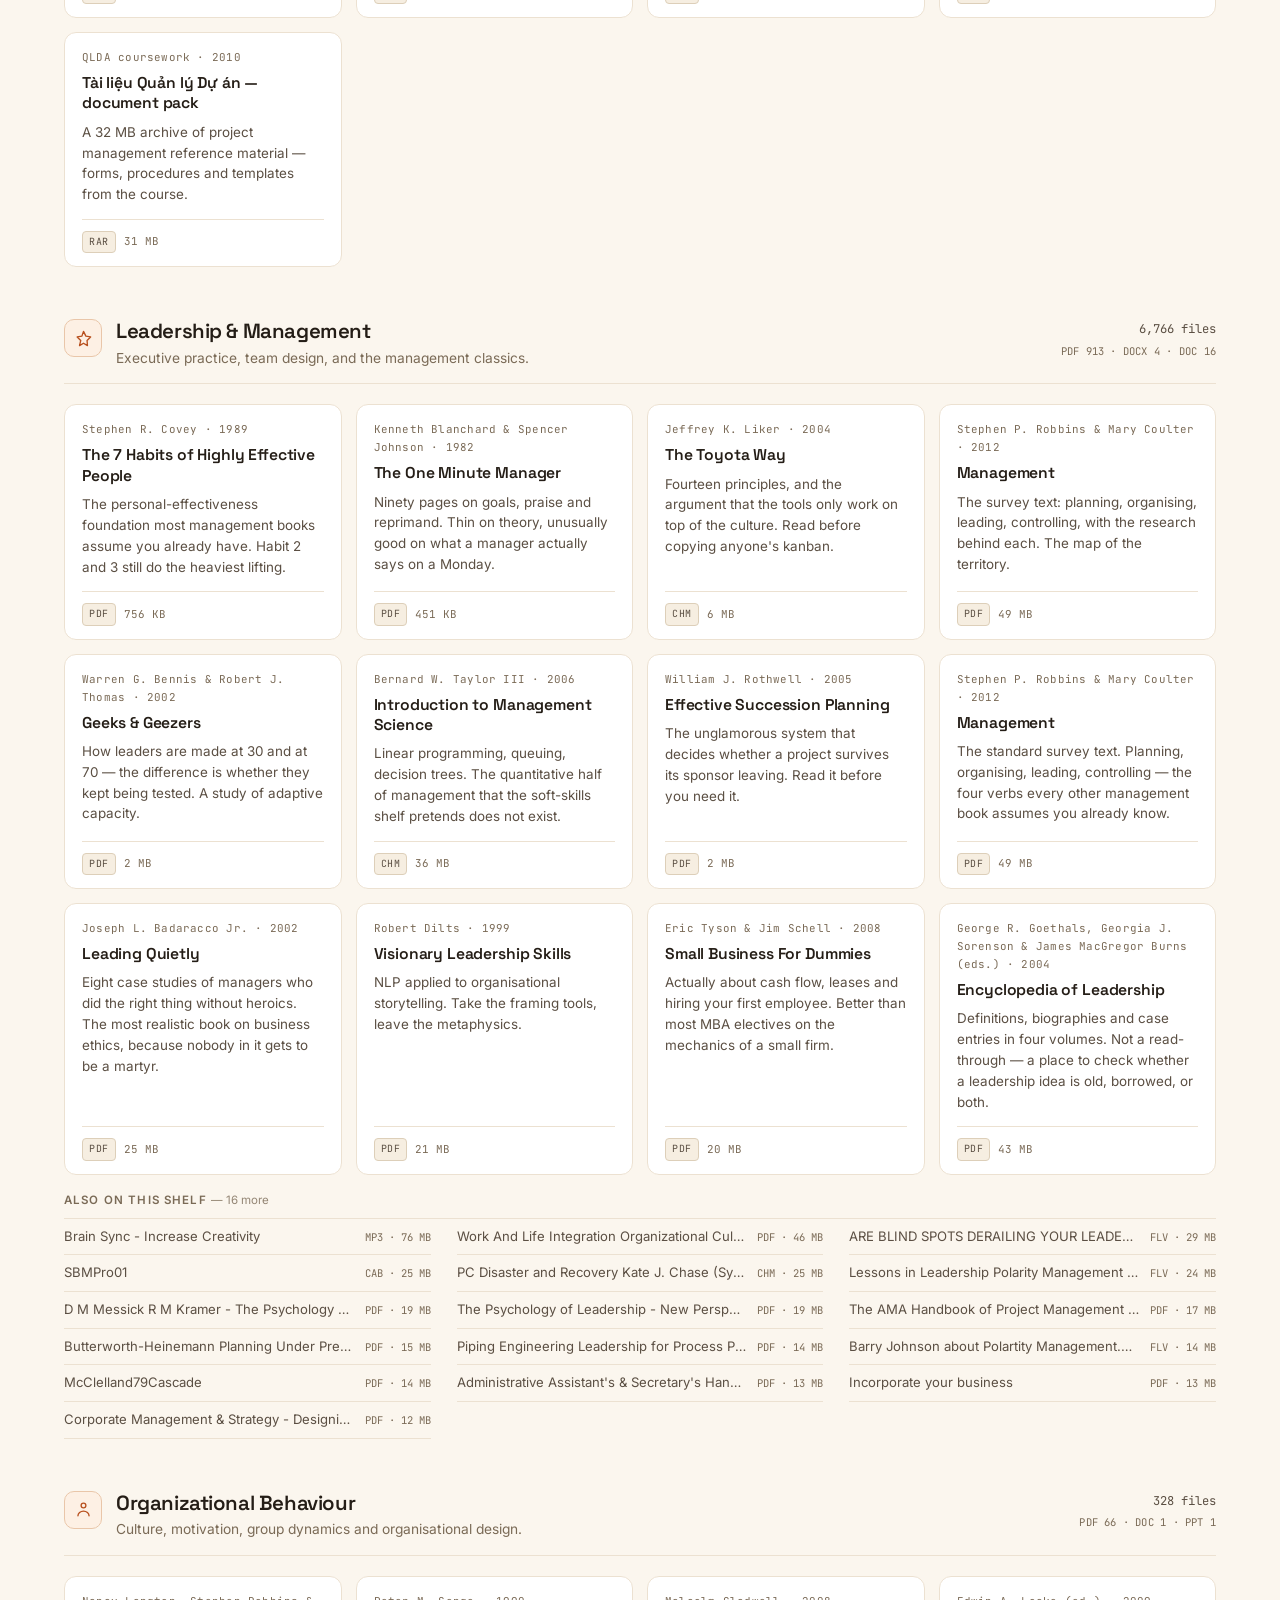
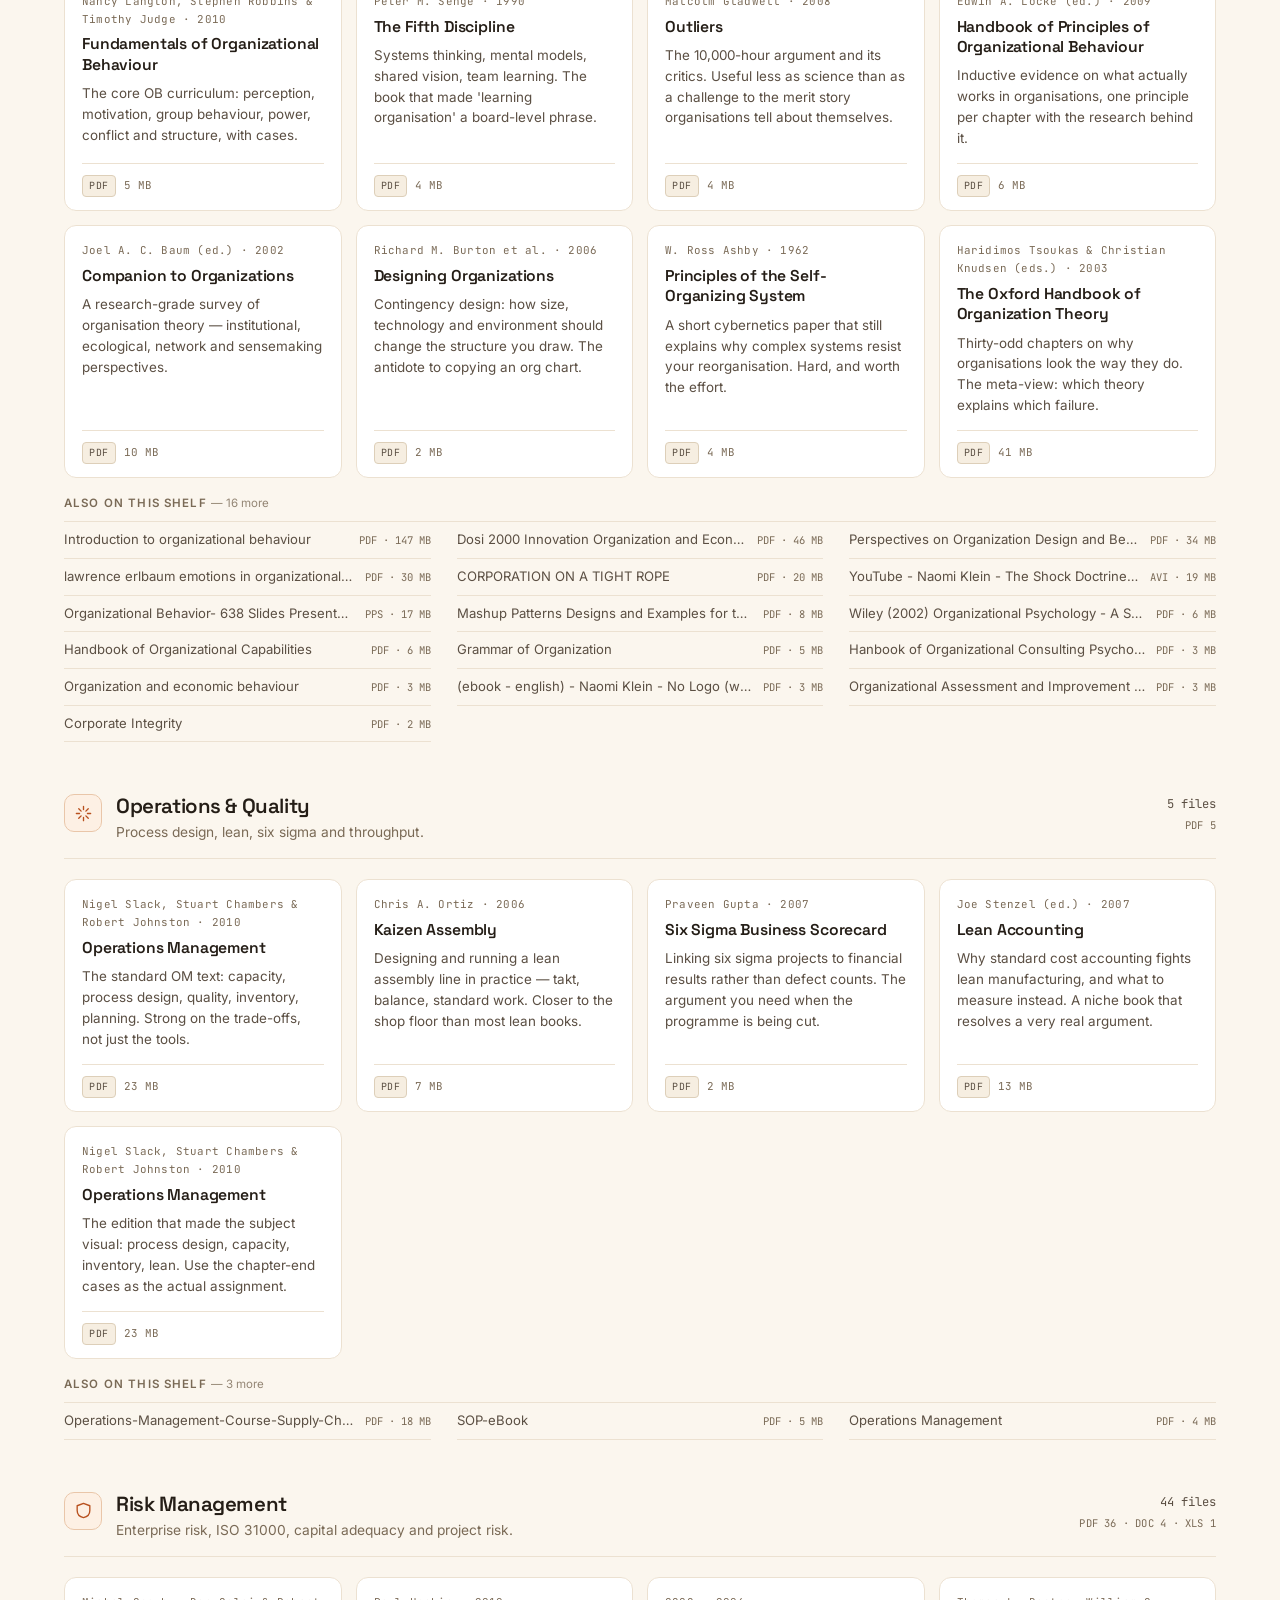
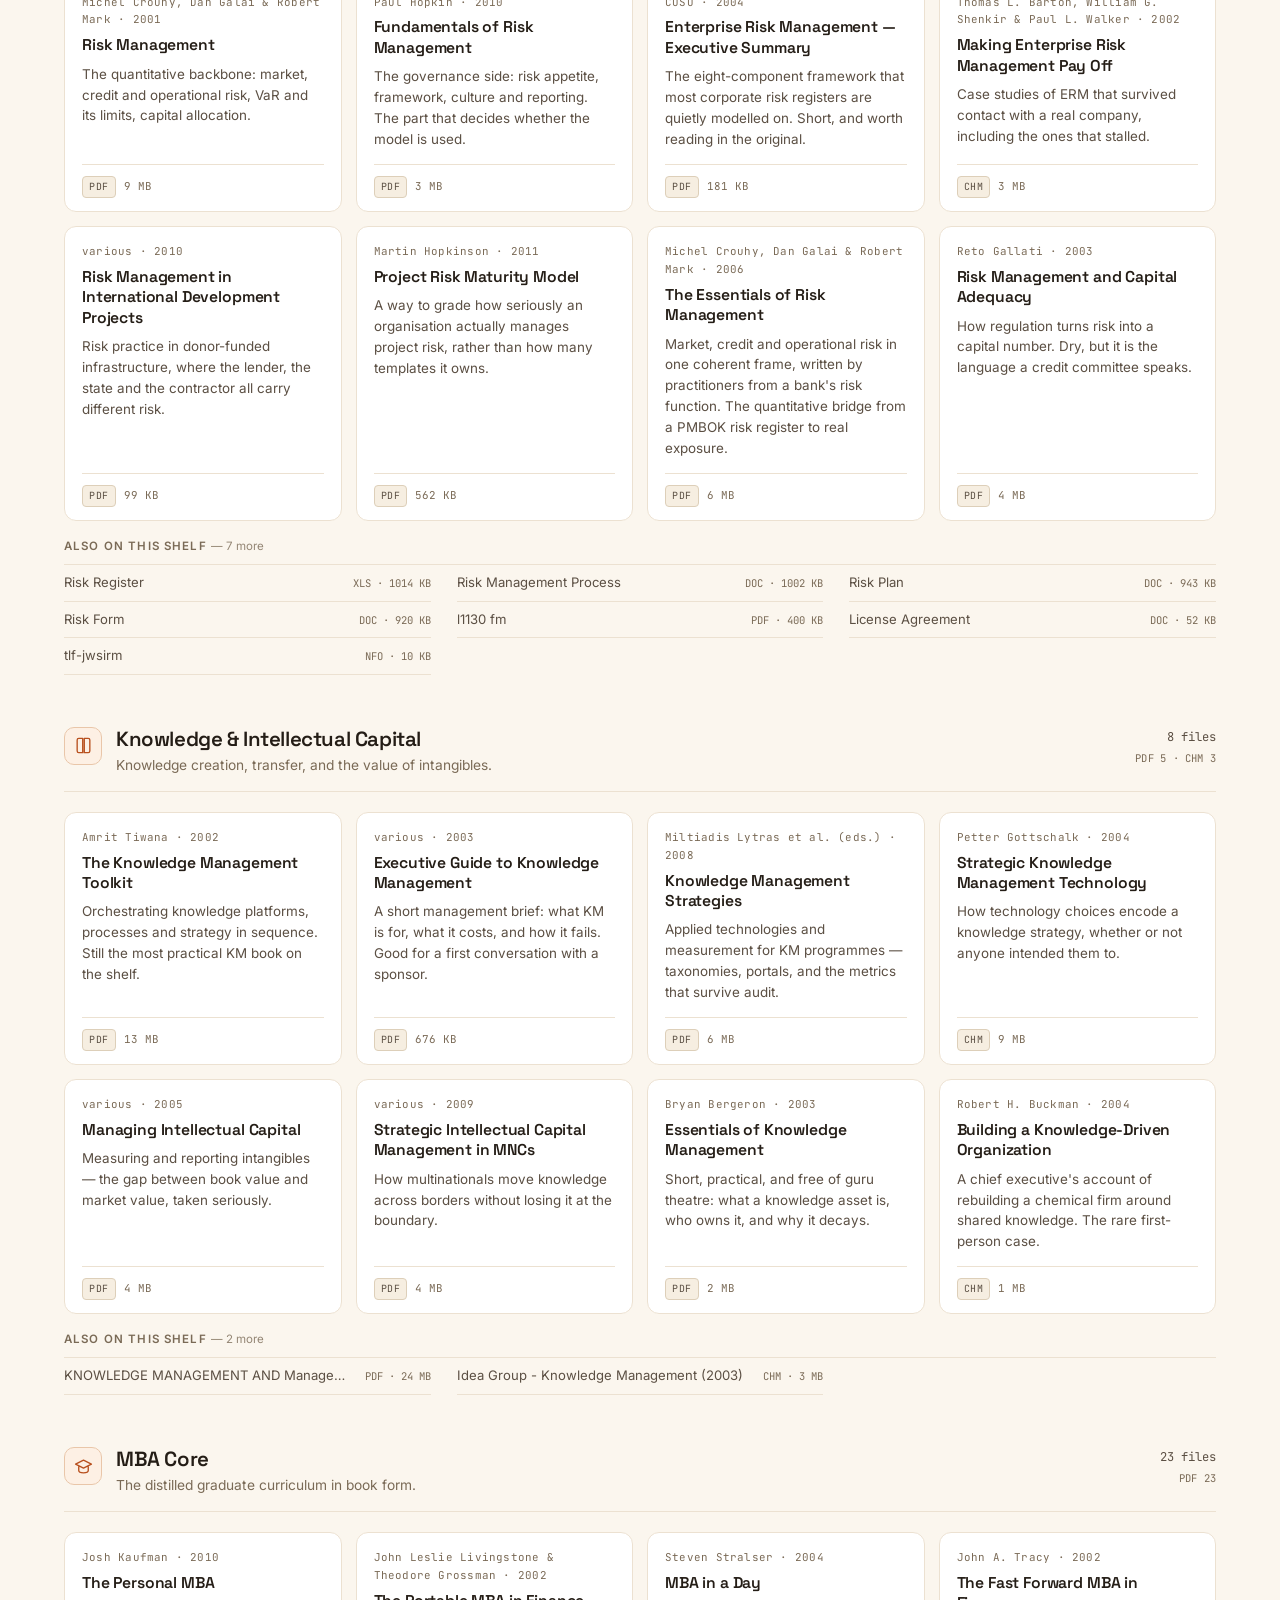
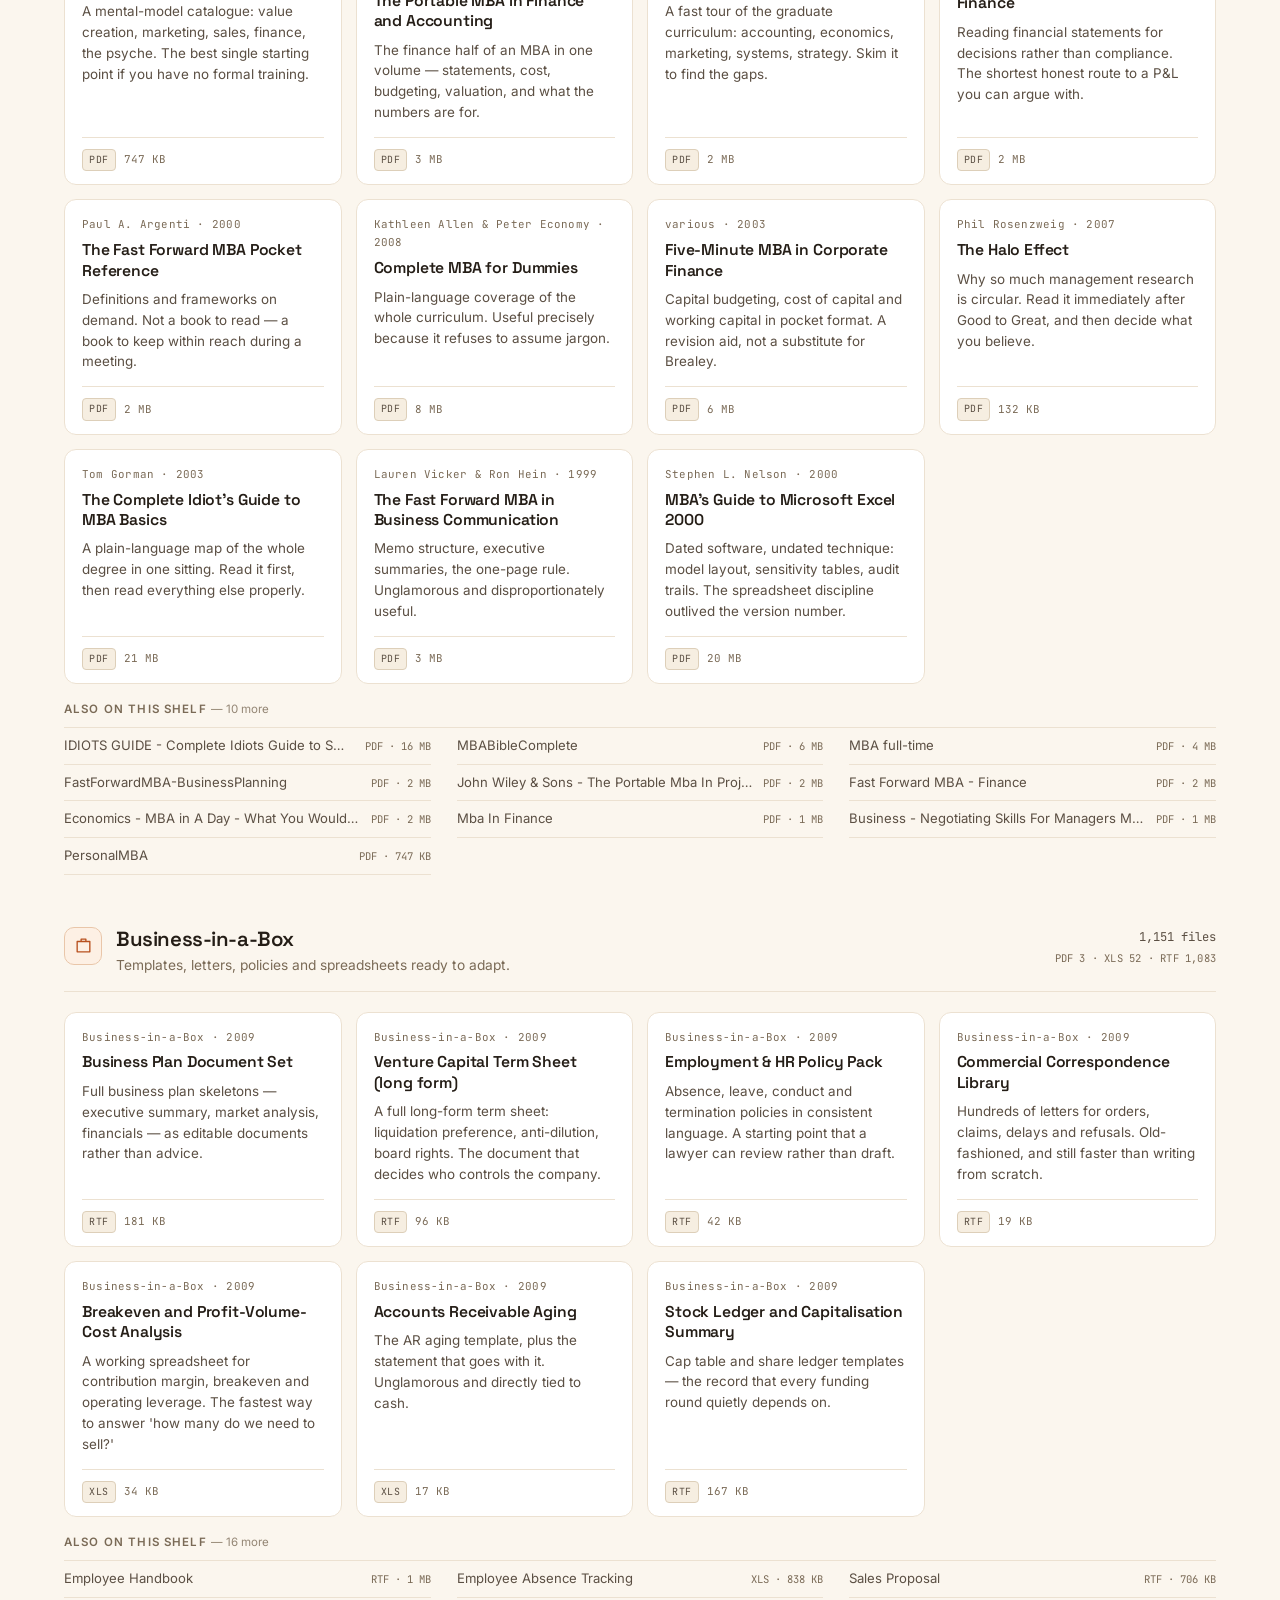
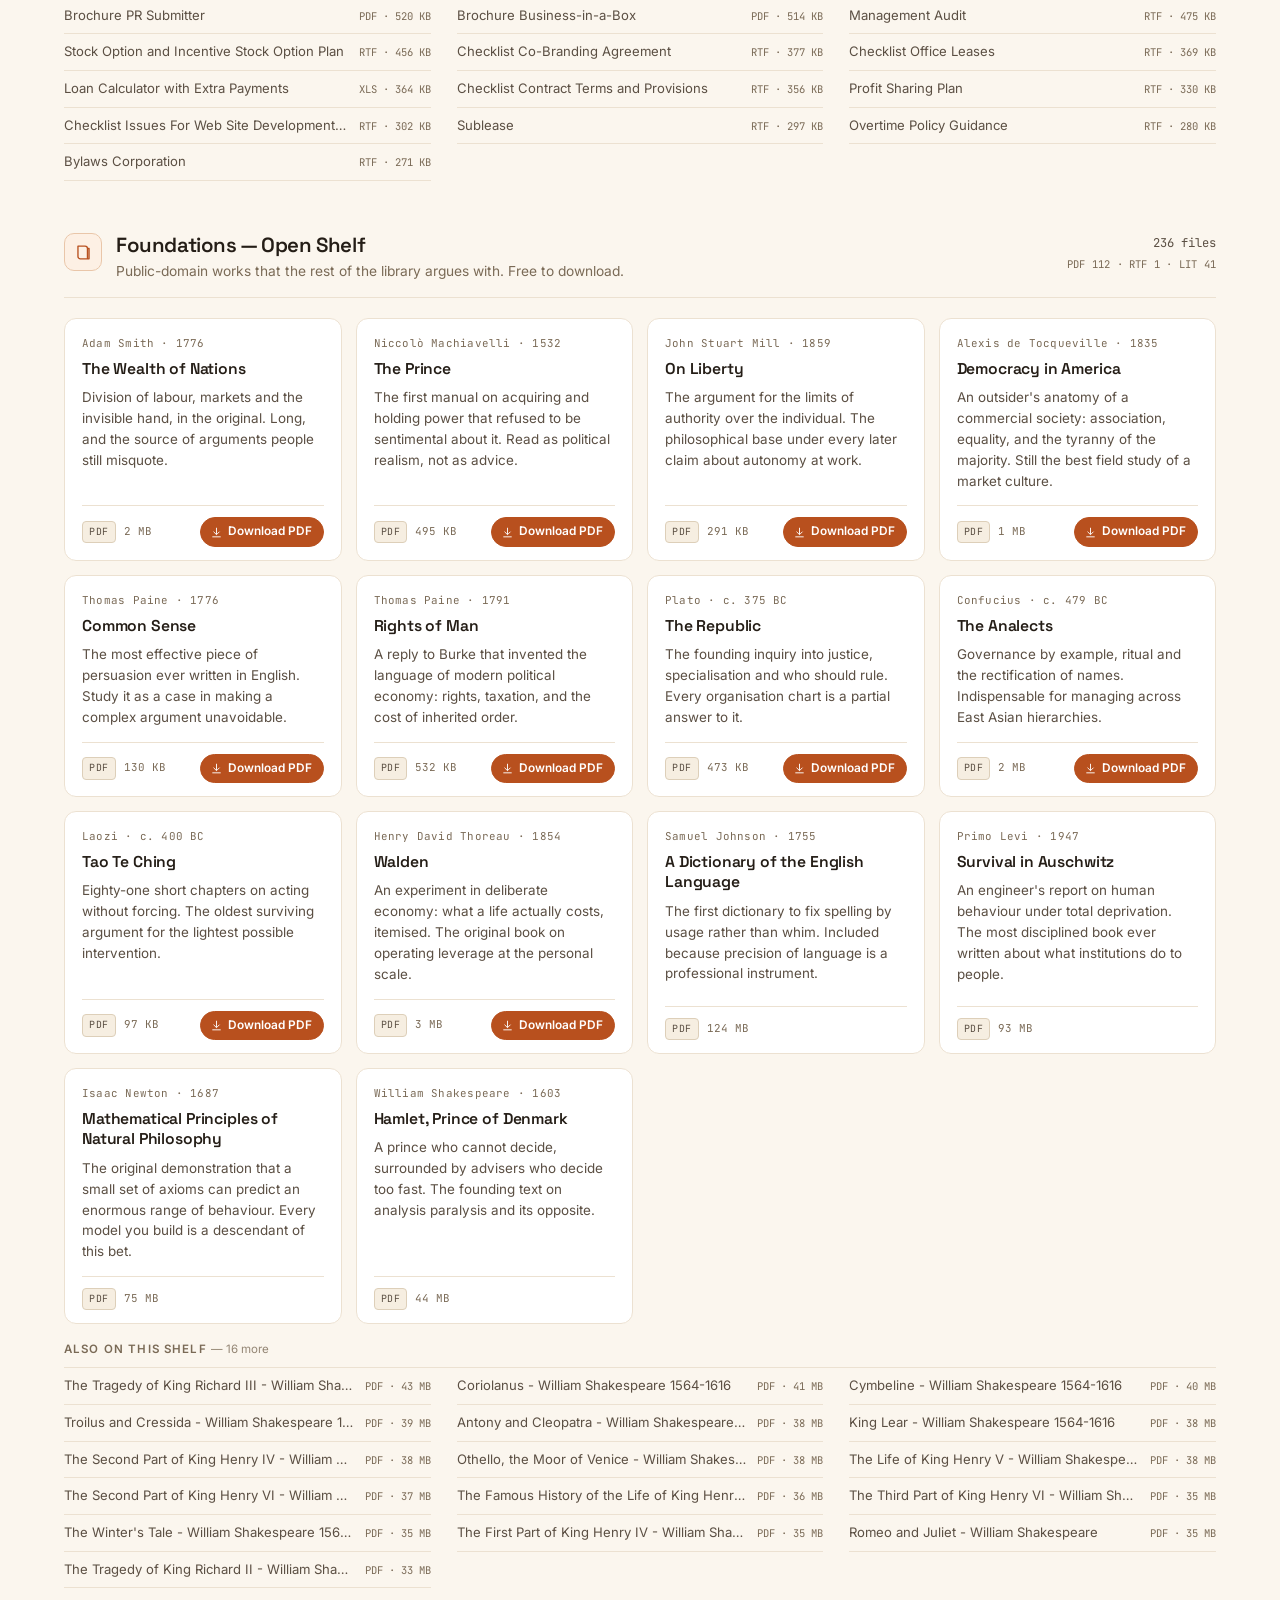
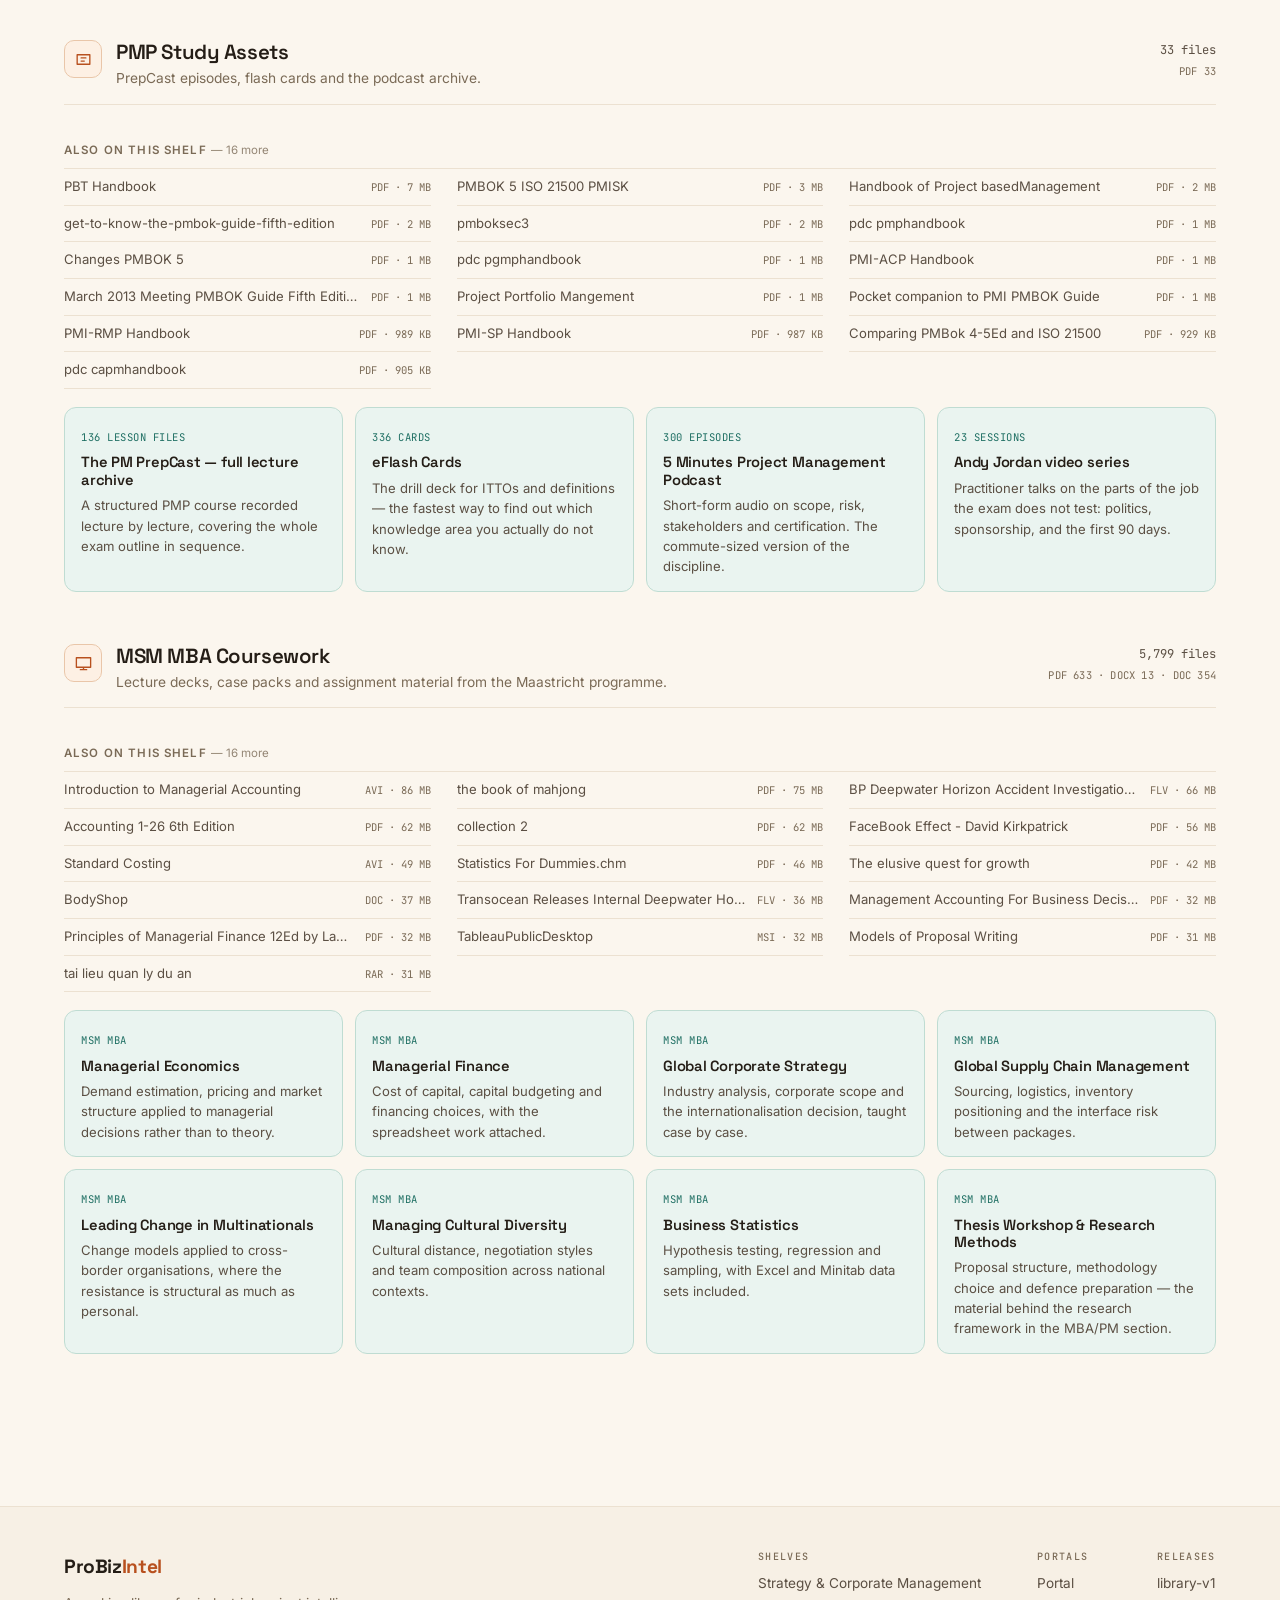
==== commit 3847e587: "Expand library to 129 works and run accessibility/SEO polish pass Library - Add 30 curated works, ea" ====
--- a/books/index.html
+++ b/books/index.html
@@ -4,9 +4,29 @@
 <meta charset="UTF-8">
 <meta name="viewport" content="width=device-width, initial-scale=1.0">
 <title>Library | ProBizIntel</title>
-<meta name="description" content="ProBizIntel research library — strategy, finance, economics, project management, risk and the MBA core, indexed and annotated.">
+<meta name="description" content="129 annotated works across 15 shelves — strategy, finance, economics, project management, risk and the MBA core, indexed against 32,912 files.">
 <meta name="theme-color" content="#fbf6ee">
-<link rel="icon" href="data:image/svg+xml,%3Csvg xmlns='http://www.w3.org/2000/svg' viewBox='0 0 32 32'%3E%3Crect width='32' height='32' rx='8' fill='%23b8501e'/%3E%3Cpath d='M17 4 8 18h6l-1 10 9-14h-6z' fill='%23fff6e9'/%3E%3C/svg%3E">
+<link rel="canonical" href="https://probizintel.github.io/books/">
+<meta property="og:site_name" content="ProBizIntel">
+<meta property="og:title" content="Library | ProBizIntel">
+<meta property="og:description" content="129 annotated works across 15 shelves — strategy, finance, economics, project management, risk and the MBA core, indexed against 32,912 files.">
+<meta property="og:type" content="website">
+<meta property="og:url" content="https://probizintel.github.io/books/">
+<meta property="og:image" content="https://probizintel.github.io/assets/og.png">
+<meta property="og:image:width" content="1200">
+<meta property="og:image:height" content="630">
+<meta property="og:image:alt" content="ProBizIntel — where capital, risk and execution meet: an MBA and project-management knowledge base, a curated research library, and one interactive map.">
+<meta property="og:locale" content="en_US">
+<meta property="og:locale:alternate" content="vi_VN">
+<meta name="twitter:card" content="summary_large_image">
+<meta name="twitter:title" content="Library | ProBizIntel">
+<meta name="twitter:description" content="129 annotated works across 15 shelves — strategy, finance, economics, project management, risk and the MBA core, indexed against 32,912 files.">
+<meta name="twitter:image" content="https://probizintel.github.io/assets/og.png">
+<link rel="icon" href="/favicon.svg" type="image/svg+xml">
+<link rel="apple-touch-icon" href="/assets/apple-touch-icon.png">
+<script type="application/ld+json">
+{"@context": "https://schema.org", "@type": "CollectionPage", "@id": "https://probizintel.github.io/books/#webpage", "url": "https://probizintel.github.io/books/", "name": "Library | ProBizIntel", "description": "129 annotated works across 15 shelves — strategy, finance, economics, project management, risk and the MBA core, indexed against 32,912 files.", "inLanguage": ["en"], "isPartOf": {"@id": "https://probizintel.github.io/#website"}, "mainEntity": {"@type": "ItemList", "numberOfItems": 129, "name": "Annotated works"}, "publisher": {"@type": "Organization", "name": "ProBizIntel", "url": "https://probizintel.github.io/"}}
+</script>
 <link rel="preconnect" href="https://fonts.googleapis.com">
 <link rel="preconnect" href="https://fonts.gstatic.com" crossorigin>
 <link href="https://fonts.googleapis.com/css2?family=Space+Grotesk:wght@400;500;600;700&family=Inter:wght@400;500;600;700&family=JetBrains+Mono:wght@400;500&display=swap" rel="stylesheet">
@@ -37,12 +57,12 @@
       <a class="nav-link" href="../index.html#chain">Value chain</a>
       <a class="nav-link" href="../index.html#delivery">Delivery</a>
       <a class="nav-link" href="../MBAPM/index.html">MBA / PM</a>
-      <a class="nav-link is-active" href="index.html">Library</a>
+      <a class="nav-link is-active" aria-current="page" href="index.html">Library</a>
       <a class="nav-link" href="../mindmap/index.html">Mind map</a>
     </nav>
     <div class="header-actions">
       <div class="lang-switch" role="group" aria-label="Language / Ngôn ngữ">
-        <a class="lang-btn is-active" href="index.html" style="text-decoration:none">EN</a>
+        <a class="lang-btn is-active" aria-current="page" href="index.html" style="text-decoration:none">EN</a>
         <a class="lang-btn " href="../vi/books/index.html" style="text-decoration:none">VI</a>
       </div>
       <button class="icon-btn menu-btn" id="menuBtn" type="button" aria-label="Menu" aria-expanded="false" aria-controls="nav">
@@ -60,7 +80,7 @@
     <h1>The Working Library</h1>
     <p class="lede">The books, decks, templates and course material behind the ProBizIntel frameworks — shelved by discipline, annotated, and searchable.</p>
     <dl class="lib-stats">
-      <div class="stat"><dt>99</dt><dd>annotated works</dd></div>
+      <div class="stat"><dt>129</dt><dd>annotated works</dd></div>
       <div class="stat"><dt>15</dt><dd>shelves</dd></div>
       <div class="stat"><dt>32,912</dt><dd>files indexed</dd></div>
       <div class="stat"><dt>32 GB</dt><dd>held</dd></div>
@@ -85,7 +105,7 @@
       </label>
     </div>
   </div>
-  <div class="container pill-row" id="libPills">    <button class="cat-pill is-active" type="button" data-filter="all">All shelves<span class="n">99</span></button>    <button class="cat-pill" type="button" data-filter="strategy">Strategy &amp; Corporate Management<span class="n">9</span></button>    <button class="cat-pill" type="button" data-filter="finance">Finance &amp; Accounting<span class="n">7</span></button>    <button class="cat-pill" type="button" data-filter="economics">Economics<span class="n">7</span></button>    <button class="cat-pill" type="button" data-filter="project-management">Project Management<span class="n">8</span></button>    <button class="cat-pill" type="button" data-filter="qlda">QLDA — Vietnamese Practice<span class="n">13</span></button>    <button class="cat-pill" type="button" data-filter="leadership">Leadership &amp; Management<span class="n">7</span></button>    <button class="cat-pill" type="button" data-filter="ob">Organizational Behaviour<span class="n">7</span></button>    <button class="cat-pill" type="button" data-filter="operations">Operations &amp; Quality<span class="n">4</span></button>    <button class="cat-pill" type="button" data-filter="risk">Risk Management<span class="n">6</span></button>    <button class="cat-pill" type="button" data-filter="knowledge">Knowledge &amp; Intellectual Capital<span class="n">6</span></button>    <button class="cat-pill" type="button" data-filter="mba">MBA Core<span class="n">8</span></button>    <button class="cat-pill" type="button" data-filter="toolkits">Business-in-a-Box<span class="n">7</span></button>    <button class="cat-pill" type="button" data-filter="classics">Foundations — Open Shelf<span class="n">10</span></button>    <button class="cat-pill" type="button" data-filter="pmp">PMP Study Assets<span class="n">0</span></button>    <button class="cat-pill" type="button" data-filter="coursework">MSM MBA Coursework<span class="n">0</span></button>  </div>
+  <div class="container pill-row" id="libPills">    <button class="cat-pill is-active" type="button" data-filter="all">All shelves<span class="n">129</span></button>    <button class="cat-pill" type="button" data-filter="strategy">Strategy &amp; Corporate Management<span class="n">11</span></button>    <button class="cat-pill" type="button" data-filter="finance">Finance &amp; Accounting<span class="n">10</span></button>    <button class="cat-pill" type="button" data-filter="economics">Economics<span class="n">10</span></button>    <button class="cat-pill" type="button" data-filter="project-management">Project Management<span class="n">12</span></button>    <button class="cat-pill" type="button" data-filter="qlda">QLDA — Vietnamese Practice<span class="n">13</span></button>    <button class="cat-pill" type="button" data-filter="leadership">Leadership &amp; Management<span class="n">12</span></button>    <button class="cat-pill" type="button" data-filter="ob">Organizational Behaviour<span class="n">8</span></button>    <button class="cat-pill" type="button" data-filter="operations">Operations &amp; Quality<span class="n">5</span></button>    <button class="cat-pill" type="button" data-filter="risk">Risk Management<span class="n">8</span></button>    <button class="cat-pill" type="button" data-filter="knowledge">Knowledge &amp; Intellectual Capital<span class="n">8</span></button>    <button class="cat-pill" type="button" data-filter="mba">MBA Core<span class="n">11</span></button>    <button class="cat-pill" type="button" data-filter="toolkits">Business-in-a-Box<span class="n">7</span></button>    <button class="cat-pill" type="button" data-filter="classics">Foundations — Open Shelf<span class="n">14</span></button>    <button class="cat-pill" type="button" data-filter="pmp">PMP Study Assets<span class="n">4</span></button>    <button class="cat-pill" type="button" data-filter="coursework">MSM MBA Coursework<span class="n">8</span></button>  </div>
 </div>
 <div class="container lib-body">
   <aside class="lib-note">
@@ -196,10 +216,30 @@
           
         </div>
       </article>
+      <article class="work" data-shelf="strategy" data-text="encyclopedia of business in today s world charles wankel ed 2009 strategy corporate management chi n l c qu n tr doanh nghi p four volumes of country industry and concept entries the fastest way to be approximately right about a sector you have just been handed b n t p g m c c m c t v qu c gia ng nh v kh i ni m c ch nhanh nh t g n ng v m t ng nh b n v a c giao">
+        <span class="work-meta">Charles Wankel (ed.) · 2009</span>
+        <h3>Encyclopedia of Business in Today&#x27;s World</h3>
+        <p>Four volumes of country, industry and concept entries. The fastest way to be approximately right about a sector you have just been handed.</p>
+        <div class="work-foot">
+          <span class="fmt-badge">PDF</span>
+          <span class="work-size">34 MB</span>
+          
+        </div>
+      </article>
+      <article class="work" data-shelf="strategy" data-text="the sustainable company chris laszlo 2003 strategy corporate management chi n l c qu n tr doanh nghi p turns environmental and social performance into operating metrics rather than a reporting exercise useful when a client asks what sustainable actually changes bi n hi u qu m i tr ng v x h i th nh ch s v n h nh thay v m t b i t p b o c o h u ch khi kh ch h ng h i b n v ng th c s thay i i u g">
+        <span class="work-meta">Chris Laszlo · 2003</span>
+        <h3>The Sustainable Company</h3>
+        <p>Turns environmental and social performance into operating metrics rather than a reporting exercise. Useful when a client asks what &#x27;sustainable&#x27; actually changes.</p>
+        <div class="work-foot">
+          <span class="fmt-badge">PDF</span>
+          <span class="work-size">34 MB</span>
+          
+        </div>
+      </article>
     </div>
     <div class="also">
       <p class="also-head">Also on this shelf <span>— 16 more</span></p>
-      <ul class="also-list">        <li><span class="also-t">Management system auditors handbook</span><span class="also-f">PDF · 66 MB</span></li>        <li><span class="also-t">graphics patterns</span><span class="also-f">DOC · 53 MB</span></li>        <li><span class="also-t">Encyclopedia of Leadership 076192597X</span><span class="also-f">PDF · 43 MB</span></li>        <li><span class="also-t">SelfOrganisation</span><span class="also-f">PDF · 41 MB</span></li>        <li><span class="also-t">Database Modeling with Microsoft® Visio for Enterprise Architects</span><span class="also-f">CHM · 37 MB</span></li>        <li><span class="also-t">HBR.0907i</span><span class="also-f">PDF · 36 MB</span></li>        <li><span class="also-t">Sustainable Company</span><span class="also-f">PDF · 34 MB</span></li>        <li><span class="also-t">Encyclopedia of Business in Today&#x27;s World (2009)</span><span class="also-f">PDF · 34 MB</span></li>        <li><span class="also-t">HBR.1007i</span><span class="also-f">PDF · 34 MB</span></li>        <li><span class="also-t">hbr 072008</span><span class="also-f">PDF · 34 MB</span></li>        <li><span class="also-t">HBR.0707 0807i</span><span class="also-f">PDF · 33 MB</span></li>        <li><span class="also-t">Harvard Business Review 2010-01 02</span><span class="also-f">PDF · 31 MB</span></li>        <li><span class="also-t">MCGraw-Hill Osborne Introduction to Business</span><span class="also-f">PDF · 31 MB</span></li>        <li><span class="also-t">business-week-2009-10-12</span><span class="also-f">PDF · 31 MB</span></li>        <li><span class="also-t">The E-Myth</span><span class="also-f">PDF · 30 MB</span></li>        <li><span class="also-t">HBR.1207i</span><span class="also-f">PDF · 28 MB</span></li>      </ul>
+      <ul class="also-list">        <li><span class="also-t">Management system auditors handbook</span><span class="also-f">PDF · 66 MB</span></li>        <li><span class="also-t">graphics patterns</span><span class="also-f">DOC · 53 MB</span></li>        <li><span class="also-t">SelfOrganisation</span><span class="also-f">PDF · 41 MB</span></li>        <li><span class="also-t">Database Modeling with Microsoft® Visio for Enterprise Architects</span><span class="also-f">CHM · 37 MB</span></li>        <li><span class="also-t">HBR.0907i</span><span class="also-f">PDF · 36 MB</span></li>        <li><span class="also-t">HBR.1007i</span><span class="also-f">PDF · 34 MB</span></li>        <li><span class="also-t">hbr 072008</span><span class="also-f">PDF · 34 MB</span></li>        <li><span class="also-t">HBR.0707 0807i</span><span class="also-f">PDF · 33 MB</span></li>        <li><span class="also-t">Harvard Business Review 2010-01 02</span><span class="also-f">PDF · 31 MB</span></li>        <li><span class="also-t">MCGraw-Hill Osborne Introduction to Business</span><span class="also-f">PDF · 31 MB</span></li>        <li><span class="also-t">business-week-2009-10-12</span><span class="also-f">PDF · 31 MB</span></li>        <li><span class="also-t">The E-Myth</span><span class="also-f">PDF · 30 MB</span></li>        <li><span class="also-t">HBR.1207i</span><span class="also-f">PDF · 28 MB</span></li>        <li><span class="also-t">HBR.1107i</span><span class="also-f">PDF · 27 MB</span></li>        <li><span class="also-t">01 Harvard Business Review 2008 January</span><span class="also-f">PDF · 27 MB</span></li>        <li><span class="also-t">02 Harvard Business Review 2008 February</span><span class="also-f">PDF · 27 MB</span></li>      </ul>
     </div>
   </section>
   <section class="shelf" id="shelf-finance" data-shelf="finance">
@@ -285,10 +325,40 @@
           
         </div>
       </article>
+      <article class="work" data-shelf="finance" data-text="intermediate accounting donald e kieso jerry j weygandt terry d warfield 2012 finance accounting t i ch nh k to n revenue recognition leases pensions deferred tax where the standards actually bite read the lease chapter before you sign one ghi nh n doanh thu thu t i s n l ng h u thu ho n l i n i c c chu n m c th c s si t l i h y c ch ng thu t i s n tr c khi b n k m t h p ng thu">
+        <span class="work-meta">Donald E. Kieso, Jerry J. Weygandt &amp; Terry D. Warfield · 2012</span>
+        <h3>Intermediate Accounting</h3>
+        <p>Revenue recognition, leases, pensions, deferred tax — where the standards actually bite. Read the lease chapter before you sign one.</p>
+        <div class="work-foot">
+          <span class="fmt-badge">PDF</span>
+          <span class="work-size">113 MB</span>
+          
+        </div>
+      </article>
+      <article class="work" data-shelf="finance" data-text="business accounting 2 frank wood alan sangster 2008 finance accounting t i ch nh k to n the second volume partnerships companies costing and the statements that follow the bridge from bookkeeping to analysis t p hai c ng ty h p danh c ng ty c ph n t nh chi ph v c c b o c o k o theo c y c u t ghi s sang ph n t ch">
+        <span class="work-meta">Frank Wood &amp; Alan Sangster · 2008</span>
+        <h3>Business Accounting 2</h3>
+        <p>The second volume: partnerships, companies, costing, and the statements that follow. The bridge from bookkeeping to analysis.</p>
+        <div class="work-foot">
+          <span class="fmt-badge">PDF</span>
+          <span class="work-size">658 MB</span>
+          
+        </div>
+      </article>
+      <article class="work" data-shelf="finance" data-text="technical analysis explained martin j pring 2002 finance accounting t i ch nh k to n the most systematic treatment of chart method read it to know what the other side of the trade believes not to believe it yourself c ch tr nh b y c h th ng nh t v ph ng ph p th c bi t ph a b n kia c a giao d ch ang tin i u g kh ng ph i tin theo">
+        <span class="work-meta">Martin J. Pring · 2002</span>
+        <h3>Technical Analysis Explained</h3>
+        <p>The most systematic treatment of chart method. Read it to know what the other side of the trade believes, not to believe it yourself.</p>
+        <div class="work-foot">
+          <span class="fmt-badge">PDF</span>
+          <span class="work-size">74 MB</span>
+          
+        </div>
+      </article>
     </div>
     <div class="also">
       <p class="also-head">Also on this shelf <span>— 16 more</span></p>
-      <ul class="also-list">        <li><span class="also-t">Business Accounting 2(11th edition)</span><span class="also-f">PDF · 658 MB</span></li>        <li><span class="also-t">L12. Financial Limits of Growth</span><span class="also-f">MP4 · 475 MB</span></li>        <li><span class="also-t">L10. The Costs of Capital</span><span class="also-f">MP4 · 475 MB</span></li>        <li><span class="also-t">L11. Return on Sales, Assets, and Equity</span><span class="also-f">MP4 · 474 MB</span></li>        <li><span class="also-t">L09. Financial Decisions</span><span class="also-f">MP4 · 473 MB</span></li>        <li><span class="also-t">L07. Learning Curves and Cost Reduction</span><span class="also-f">MP4 · 473 MB</span></li>        <li><span class="also-t">L16. Legal Issues and Summary</span><span class="also-f">MP4 · 471 MB</span></li>        <li><span class="also-t">L15. Measuring and Controlling</span><span class="also-f">MP4 · 465 MB</span></li>        <li><span class="also-t">L14. Strategic Signatures, Case II</span><span class="also-f">MP4 · 464 MB</span></li>        <li><span class="also-t">L13. Strategic Signatures, Case I</span><span class="also-f">MP4 · 461 MB</span></li>        <li><span class="also-t">L03. Income Statement - The Nature of Costs</span><span class="also-f">MP4 · 458 MB</span></li>        <li><span class="also-t">L02. Balance Sheets - Liabilities and Equities</span><span class="also-f">MP4 · 458 MB</span></li>        <li><span class="also-t">L01. Balance Sheet - Assets</span><span class="also-f">MP4 · 453 MB</span></li>        <li><span class="also-t">L08. Scale and Transportation Effects</span><span class="also-f">MP4 · 451 MB</span></li>        <li><span class="also-t">L04. Economies of Scale and Cash Flow</span><span class="also-f">MP4 · 440 MB</span></li>        <li><span class="also-t">L06. Financial Reports, Part II</span><span class="also-f">MP4 · 437 MB</span></li>      </ul>
+      <ul class="also-list">        <li><span class="also-t">L12. Financial Limits of Growth</span><span class="also-f">MP4 · 475 MB</span></li>        <li><span class="also-t">L10. The Costs of Capital</span><span class="also-f">MP4 · 475 MB</span></li>        <li><span class="also-t">L11. Return on Sales, Assets, and Equity</span><span class="also-f">MP4 · 474 MB</span></li>        <li><span class="also-t">L09. Financial Decisions</span><span class="also-f">MP4 · 473 MB</span></li>        <li><span class="also-t">L07. Learning Curves and Cost Reduction</span><span class="also-f">MP4 · 473 MB</span></li>        <li><span class="also-t">L16. Legal Issues and Summary</span><span class="also-f">MP4 · 471 MB</span></li>        <li><span class="also-t">L15. Measuring and Controlling</span><span class="also-f">MP4 · 465 MB</span></li>        <li><span class="also-t">L14. Strategic Signatures, Case II</span><span class="also-f">MP4 · 464 MB</span></li>        <li><span class="also-t">L13. Strategic Signatures, Case I</span><span class="also-f">MP4 · 461 MB</span></li>        <li><span class="also-t">L03. Income Statement - The Nature of Costs</span><span class="also-f">MP4 · 458 MB</span></li>        <li><span class="also-t">L02. Balance Sheets - Liabilities and Equities</span><span class="also-f">MP4 · 458 MB</span></li>        <li><span class="also-t">L01. Balance Sheet - Assets</span><span class="also-f">MP4 · 453 MB</span></li>        <li><span class="also-t">L08. Scale and Transportation Effects</span><span class="also-f">MP4 · 451 MB</span></li>        <li><span class="also-t">L04. Economies of Scale and Cash Flow</span><span class="also-f">MP4 · 440 MB</span></li>        <li><span class="also-t">L06. Financial Reports, Part II</span><span class="also-f">MP4 · 437 MB</span></li>        <li><span class="also-t">L05. Financial Reports, Part I</span><span class="also-f">MP4 · 415 MB</span></li>      </ul>
     </div>
   </section>
   <section class="shelf" id="shelf-economics" data-shelf="economics">
@@ -374,10 +444,40 @@
           
         </div>
       </article>
+      <article class="work" data-shelf="economics" data-text="microeconomics robert s pindyck daniel l rubinfeld 1995 economics kinh t h c the intermediate text that keeps the graphs honest marginal analysis market structure and the welfare accounting behind every policy claim gi o tr nh trung c p gi cho c c th trung th c ph n t ch bi n c u tr c th tr ng v h ch to n ph c l i ng sau m i tuy n b ch nh s ch">
+        <span class="work-meta">Robert S. Pindyck &amp; Daniel L. Rubinfeld · 1995</span>
+        <h3>Microeconomics</h3>
+        <p>The intermediate text that keeps the graphs honest: marginal analysis, market structure, and the welfare accounting behind every policy claim.</p>
+        <div class="work-foot">
+          <span class="fmt-badge">PDF</span>
+          <span class="work-size">61 MB</span>
+          
+        </div>
+      </article>
+      <article class="work" data-shelf="economics" data-text="international economics peter h lindert 1991 economics kinh t h c a vietnamese language edition of a standard trade text comparative advantage tariffs and balance of payments arithmetic in the vocabulary you will actually negotiate in n b n ti ng vi t c a m t gi o tr nh th ng m i chu n m c l i th so s nh thu quan v s h c c n c n thanh to n b ng ng v n t b n s d ng khi m ph n">
+        <span class="work-meta">Peter H. Lindert · 1991</span>
+        <h3>International Economics</h3>
+        <p>A Vietnamese-language edition of a standard trade text. Comparative advantage, tariffs and balance-of-payments arithmetic in the vocabulary you will actually negotiate in.</p>
+        <div class="work-foot">
+          <span class="fmt-badge">PDF</span>
+          <span class="work-size">61 MB</span>
+          
+        </div>
+      </article>
+      <article class="work" data-shelf="economics" data-text="monkey business john rolfe peter troob 2000 economics kinh t h c two analysts memoir of the associate years read it as a field guide to incentives not as advice h i k c a hai chuy n vi n ph n t ch v nh ng n m th ng associate c nh c m nang th c a v ng c ng c nh l i khuy n">
+        <span class="work-meta">John Rolfe &amp; Peter Troob · 2000</span>
+        <h3>Monkey Business</h3>
+        <p>Two analysts&#x27; memoir of the associate years. Read it as a field guide to incentives, not as advice.</p>
+        <div class="work-foot">
+          <span class="fmt-badge">PDF</span>
+          <span class="work-size">141 MB</span>
+          
+        </div>
+      </article>
     </div>
     <div class="also">
       <p class="also-head">Also on this shelf <span>— 16 more</span></p>
-      <ul class="also-list">        <li><span class="also-t">Monkey Business; Swinging through the Wall Street Jungle - Rolfe &amp; Troob [2000]</span><span class="also-f">PDF · 141 MB</span></li>        <li><span class="also-t">Calculus For Dummies</span><span class="also-f">PDF · 91 MB</span></li>        <li><span class="also-t">CFA - Analysis Of Derivatives</span><span class="also-f">PDF · 74 MB</span></li>        <li><span class="also-t">economist-2010-02-27-feb</span><span class="also-f">PDF · 69 MB</span></li>        <li><span class="also-t">Microeconomics - Pindyck, Rubinfeld (3Ed 1995)</span><span class="also-f">PDF · 61 MB</span></li>        <li><span class="also-t">Kinh te hoc quoc te - Lindert 1991</span><span class="also-f">PDF · 61 MB</span></li>        <li><span class="also-t">The Economist-2009-12-12c</span><span class="also-f">PDF · 59 MB</span></li>        <li><span class="also-t">The Economist February 13th - 19th 2010</span><span class="also-f">PDF · 57 MB</span></li>        <li><span class="also-t">Wiley - Managerial Economics 5th Edition (2005)</span><span class="also-f">PDF · 56 MB</span></li>        <li><span class="also-t">The Economist-2009-November 28th - December 4th</span><span class="also-f">PDF · 56 MB</span></li>        <li><span class="also-t">The Economist-2009-October 24th - October 30th</span><span class="also-f">PDF · 55 MB</span></li>        <li><span class="also-t">Human Action - Mises, L [1949]</span><span class="also-f">PDF · 53 MB</span></li>        <li><span class="also-t">Microeconomics - Private and Public Choice 11th ed - Gwartney, J [2006]</span><span class="also-f">PDF · 53 MB</span></li>        <li><span class="also-t">The Economist-2009-October 31st - November 6th</span><span class="also-f">PDF · 50 MB</span></li>        <li><span class="also-t">The Economist - January 16th - 22td 2010</span><span class="also-f">PDF · 45 MB</span></li>        <li><span class="also-t">The Lost Science of Money - Zarlenga, S - [2002]</span><span class="also-f">PDF · 44 MB</span></li>      </ul>
+      <ul class="also-list">        <li><span class="also-t">Calculus For Dummies</span><span class="also-f">PDF · 91 MB</span></li>        <li><span class="also-t">CFA - Analysis Of Derivatives</span><span class="also-f">PDF · 74 MB</span></li>        <li><span class="also-t">economist-2010-02-27-feb</span><span class="also-f">PDF · 69 MB</span></li>        <li><span class="also-t">The Economist-2009-12-12c</span><span class="also-f">PDF · 59 MB</span></li>        <li><span class="also-t">The Economist February 13th - 19th 2010</span><span class="also-f">PDF · 57 MB</span></li>        <li><span class="also-t">Wiley - Managerial Economics 5th Edition (2005)</span><span class="also-f">PDF · 56 MB</span></li>        <li><span class="also-t">The Economist-2009-November 28th - December 4th</span><span class="also-f">PDF · 56 MB</span></li>        <li><span class="also-t">The Economist-2009-October 24th - October 30th</span><span class="also-f">PDF · 55 MB</span></li>        <li><span class="also-t">Human Action - Mises, L [1949]</span><span class="also-f">PDF · 53 MB</span></li>        <li><span class="also-t">Microeconomics - Private and Public Choice 11th ed - Gwartney, J [2006]</span><span class="also-f">PDF · 53 MB</span></li>        <li><span class="also-t">The Economist-2009-October 31st - November 6th</span><span class="also-f">PDF · 50 MB</span></li>        <li><span class="also-t">The Economist - January 16th - 22td 2010</span><span class="also-f">PDF · 45 MB</span></li>        <li><span class="also-t">The Lost Science of Money - Zarlenga, S - [2002]</span><span class="also-f">PDF · 44 MB</span></li>        <li><span class="also-t">H15 data</span><span class="also-f">XML · 44 MB</span></li>        <li><span class="also-t">Prentice Hall - Pindyck, Rubinfeld. Microeconomics.3ed</span><span class="also-f">PDF · 44 MB</span></li>        <li><span class="also-t">Blaug - Economic theory in retrospect</span><span class="also-f">PDF · 42 MB</span></li>      </ul>
     </div>
   </section>
   <section class="shelf" id="shelf-project-management" data-shelf="project-management">
@@ -473,10 +573,50 @@
           
         </div>
       </article>
+      <article class="work" data-shelf="project-management" data-text="project management a systems approach to planning scheduling and controlling harold kerzner 2009 project management qu n l d n treats project management as an organisational system not a schedule dense unglamorous and still the fastest route to understanding why pmos fail xem qu n l d n l m t h th ng t ch c kh ng ph i m t ti n d y c kh ng h o nho ng v v n l con ng nhanh nh t hi u v sao pmo th t b i">
+        <span class="work-meta">Harold Kerzner · 2009</span>
+        <h3>Project Management: A Systems Approach to Planning, Scheduling, and Controlling</h3>
+        <p>Treats project management as an organisational system, not a schedule. Dense, unglamorous, and still the fastest route to understanding why PMOs fail.</p>
+        <div class="work-foot">
+          <span class="fmt-badge">PDF</span>
+          <span class="work-size">33 MB</span>
+          
+        </div>
+      </article>
+      <article class="work" data-shelf="project-management" data-text="head first pmp jennifer greene andrew stellman 2009 project management qu n l d n the exam book people actually finish visual repetitive slightly silly on purpose which is exactly why the process groups stick cu n s ch n thi m ng i ta th c s c h t tr c quan l p l i c t nh h i ng ng n v ch nh v th m c c nh m quy tr nh m i ng l i">
+        <span class="work-meta">Jennifer Greene &amp; Andrew Stellman · 2009</span>
+        <h3>Head First PMP</h3>
+        <p>The exam book people actually finish. Visual, repetitive, slightly silly on purpose — which is exactly why the process groups stick.</p>
+        <div class="work-foot">
+          <span class="fmt-badge">PDF</span>
+          <span class="work-size">48 MB</span>
+          
+        </div>
+      </article>
+      <article class="work" data-shelf="project-management" data-text="microsoft office project 2007 step by step carl chatfield timothy johnson 2007 project management qu n l d n tool training honestly labelled useful the week you inherit a 400 line schedule nobody else can open h ng d n c ng c c d n nh n trung th c h u ch ng tu n b n ti p nh n m t ti n 400 d ng m kh ng ai kh c m c">
+        <span class="work-meta">Carl Chatfield &amp; Timothy Johnson · 2007</span>
+        <h3>Microsoft Office Project 2007 Step by Step</h3>
+        <p>Tool training, honestly labelled. Useful the week you inherit a 400-line schedule nobody else can open.</p>
+        <div class="work-foot">
+          <span class="fmt-badge">CHM</span>
+          <span class="work-size">53 MB</span>
+          
+        </div>
+      </article>
+      <article class="work" data-shelf="project-management" data-text="microsoft project 2007 bible elaine marmel 2007 project management qu n l d n the exhaustive companion custom fields calendars resource pools reporting read the wbs chapter before you let anyone near the tool b n ng h nh y tr ng t y ch nh l ch nh m ngu n l c b o c o h y c ch ng wbs tr c khi ai ng v o c ng c">
+        <span class="work-meta">Elaine Marmel · 2007</span>
+        <h3>Microsoft Project 2007 Bible</h3>
+        <p>The exhaustive companion: custom fields, calendars, resource pools, reporting. Read the WBS chapter before you let anyone near the tool.</p>
+        <div class="work-foot">
+          <span class="fmt-badge">PDF</span>
+          <span class="work-size">68 MB</span>
+          
+        </div>
+      </article>
     </div>
     <div class="also">
       <p class="also-head">Also on this shelf <span>— 16 more</span></p>
-      <ul class="also-list">        <li><span class="also-t">Microsoft Project 2007 Bible (2007)</span><span class="also-f">PDF · 68 MB</span></li>        <li><span class="also-t">Wiley - Project Management - A Systems Approach to Planning Scheduling and Controlling (2001)</span><span class="also-f">PDF · 33 MB</span></li>        <li><span class="also-t">Managing Project Risk</span><span class="also-f">PDF · 30 MB</span></li>        <li><span class="also-t">Project Management</span><span class="also-f">PDF · 28 MB</span></li>        <li><span class="also-t">Microsoft Office Project 2007 For Dummies</span><span class="also-f">PDF · 17 MB</span></li>        <li><span class="also-t">Mcgraw-Hill - Software Project Management - Second Edition</span><span class="also-f">PDF · 17 MB</span></li>        <li><span class="also-t">Project Management 5th Edition</span><span class="also-f">PDF · 16 MB</span></li>        <li><span class="also-t">Project and Cost Engineers&#x27; Handbook</span><span class="also-f">CHM · 15 MB</span></li>        <li><span class="also-t">Enterprise Risk Management</span><span class="also-f">PDF · 15 MB</span></li>        <li><span class="also-t">Probability For Risk Management, 2nd Edition</span><span class="also-f">PDF · 15 MB</span></li>        <li><span class="also-t">A Guide to the Project Management Body of Knowledge (PMBOK Guide)</span><span class="also-f">CHM · 15 MB</span></li>        <li><span class="also-t">Managing Risk in Large Projects and Complex Procurement</span><span class="also-f">PDF · 14 MB</span></li>        <li><span class="also-t">Deepwater Horizon Accident Investigation Report</span><span class="also-f">PDF · 14 MB</span></li>        <li><span class="also-t">MindManager for Dummies</span><span class="also-f">PDF · 13 MB</span></li>        <li><span class="also-t">Amacom - Modern Project Management (Ocr) - 2001 ! - (By Laxxuss)</span><span class="also-f">PDF · 13 MB</span></li>        <li><span class="also-t">Amacom Modern Project Management</span><span class="also-f">PDF · 13 MB</span></li>      </ul>
+      <ul class="also-list">        <li><span class="also-t">Wiley - Project Management - A Systems Approach to Planning, Scheduling, and Controlling (2001)</span><span class="also-f">PDF · 33 MB</span></li>        <li><span class="also-t">Managing Project Risk</span><span class="also-f">PDF · 30 MB</span></li>        <li><span class="also-t">Project Management</span><span class="also-f">PDF · 28 MB</span></li>        <li><span class="also-t">Microsoft Office Project 2007 For Dummies</span><span class="also-f">PDF · 17 MB</span></li>        <li><span class="also-t">Mcgraw-Hill - Software Project Management - Second Edition</span><span class="also-f">PDF · 17 MB</span></li>        <li><span class="also-t">Project Management 5th Edition</span><span class="also-f">PDF · 16 MB</span></li>        <li><span class="also-t">Project and Cost Engineers&#x27; Handbook</span><span class="also-f">CHM · 15 MB</span></li>        <li><span class="also-t">Enterprise Risk Management</span><span class="also-f">PDF · 15 MB</span></li>        <li><span class="also-t">Probability For Risk Management, 2nd Edition</span><span class="also-f">PDF · 15 MB</span></li>        <li><span class="also-t">A Guide to the Project Management Body of Knowledge (PMBOK Guide)</span><span class="also-f">CHM · 15 MB</span></li>        <li><span class="also-t">Managing Risk in Large Projects and Complex Procurement</span><span class="also-f">PDF · 14 MB</span></li>        <li><span class="also-t">Deepwater Horizon Accident Investigation Report</span><span class="also-f">PDF · 14 MB</span></li>        <li><span class="also-t">MindManager for Dummies</span><span class="also-f">PDF · 13 MB</span></li>        <li><span class="also-t">Amacom - Modern Project Management (Ocr) - 2001 ! - (By Laxxuss)</span><span class="also-f">PDF · 13 MB</span></li>        <li><span class="also-t">Amacom Modern Project Management</span><span class="also-f">PDF · 13 MB</span></li>        <li><span class="also-t">The Project Management Advisor</span><span class="also-f">PDF · 12 MB</span></li>      </ul>
     </div>
   </section>
   <section class="shelf" id="shelf-qlda" data-shelf="qlda">
@@ -707,10 +847,60 @@
           
         </div>
       </article>
+      <article class="work" data-shelf="leadership" data-text="management stephen p robbins mary coulter 2012 leadership management l nh o qu n tr the standard survey text planning organising leading controlling the four verbs every other management book assumes you already know gi o tr nh kh o s t chu n m c ho ch nh t ch c l nh o ki m so t b n ng t m m i cu n s ch qu n tr kh c u gi nh b n bi t">
+        <span class="work-meta">Stephen P. Robbins &amp; Mary Coulter · 2012</span>
+        <h3>Management</h3>
+        <p>The standard survey text. Planning, organising, leading, controlling — the four verbs every other management book assumes you already know.</p>
+        <div class="work-foot">
+          <span class="fmt-badge">PDF</span>
+          <span class="work-size">49 MB</span>
+          
+        </div>
+      </article>
+      <article class="work" data-shelf="leadership" data-text="leading quietly joseph l badaracco jr 2002 leadership management l nh o qu n tr eight case studies of managers who did the right thing without heroics the most realistic book on business ethics because nobody in it gets to be a martyr t m nghi n c u t nh hu ng v nh ng nh qu n l l m i u ng m kh ng c n anh h ng cu n s ch th c t nh t v o c kinh doanh v kh ng ai trong c l m li t s">
+        <span class="work-meta">Joseph L. Badaracco Jr. · 2002</span>
+        <h3>Leading Quietly</h3>
+        <p>Eight case studies of managers who did the right thing without heroics. The most realistic book on business ethics, because nobody in it gets to be a martyr.</p>
+        <div class="work-foot">
+          <span class="fmt-badge">PDF</span>
+          <span class="work-size">25 MB</span>
+          
+        </div>
+      </article>
+      <article class="work" data-shelf="leadership" data-text="visionary leadership skills robert dilts 1999 leadership management l nh o qu n tr nlp applied to organisational storytelling take the framing tools leave the metaphysics nlp p d ng v o k chuy n t ch c l y c c c ng c t o khung b l i ph n si u h nh">
+        <span class="work-meta">Robert Dilts · 1999</span>
+        <h3>Visionary Leadership Skills</h3>
+        <p>NLP applied to organisational storytelling. Take the framing tools, leave the metaphysics.</p>
+        <div class="work-foot">
+          <span class="fmt-badge">PDF</span>
+          <span class="work-size">21 MB</span>
+          
+        </div>
+      </article>
+      <article class="work" data-shelf="leadership" data-text="small business for dummies eric tyson jim schell 2008 leadership management l nh o qu n tr actually about cash flow leases and hiring your first employee better than most mba electives on the mechanics of a small firm th c s n i v d ng ti n h p ng thu v vi c tuy n nh n vi n u ti n t t h n ph n l n m n t ch n mba v c ch v n h nh doanh nghi p nh">
+        <span class="work-meta">Eric Tyson &amp; Jim Schell · 2008</span>
+        <h3>Small Business For Dummies</h3>
+        <p>Actually about cash flow, leases and hiring your first employee. Better than most MBA electives on the mechanics of a small firm.</p>
+        <div class="work-foot">
+          <span class="fmt-badge">PDF</span>
+          <span class="work-size">20 MB</span>
+          
+        </div>
+      </article>
+      <article class="work" data-shelf="leadership" data-text="encyclopedia of leadership george r goethals georgia j sorenson james macgregor burns eds 2004 leadership management l nh o qu n tr definitions biographies and case entries in four volumes not a read through a place to check whether a leadership idea is old borrowed or both nh ngh a ti u s v t nh hu ng trong b n t p kh ng ph i c li n m ch m tra xem m t t ng l nh o l c l vay m n hay c hai">
+        <span class="work-meta">George R. Goethals, Georgia J. Sorenson &amp; James MacGregor Burns (eds.) · 2004</span>
+        <h3>Encyclopedia of Leadership</h3>
+        <p>Definitions, biographies and case entries in four volumes. Not a read-through — a place to check whether a leadership idea is old, borrowed, or both.</p>
+        <div class="work-foot">
+          <span class="fmt-badge">PDF</span>
+          <span class="work-size">43 MB</span>
+          
+        </div>
+      </article>
     </div>
     <div class="also">
       <p class="also-head">Also on this shelf <span>— 16 more</span></p>
-      <ul class="also-list">        <li><span class="also-t">Brain Sync - Increase Creativity</span><span class="also-f">MP3 · 76 MB</span></li>        <li><span class="also-t">Work And Life Integration Organizational Cultural And Ind</span><span class="also-f">PDF · 46 MB</span></li>        <li><span class="also-t">ARE BLIND SPOTS DERAILING YOUR LEADERSHIP POTENTIAL Part 1 - YouTube</span><span class="also-f">FLV · 29 MB</span></li>        <li><span class="also-t">SBMPro01</span><span class="also-f">CAB · 25 MB</span></li>        <li><span class="also-t">PC Disaster and Recovery Kate J. Chase (Sybex 2003)</span><span class="also-f">CHM · 25 MB</span></li>        <li><span class="also-t">Leading Quietly - Harvard Business School Press</span><span class="also-f">PDF · 25 MB</span></li>        <li><span class="also-t">Lessons in Leadership Polarity Management - YouTube</span><span class="also-f">FLV · 24 MB</span></li>        <li><span class="also-t">Visionary Leadership Skills</span><span class="also-f">PDF · 21 MB</span></li>        <li><span class="also-t">Small Business For Dummies, 3rd Edition</span><span class="also-f">PDF · 20 MB</span></li>        <li><span class="also-t">D M Messick R M Kramer - The Psychology of Leadership - New Perspectives and Research</span><span class="also-f">PDF · 19 MB</span></li>        <li><span class="also-t">The Psychology of Leadership - New Perspectives and Research (Lawrence Erlbaum Associates 2005)</span><span class="also-f">PDF · 19 MB</span></li>        <li><span class="also-t">The AMA Handbook of Project Management Second Edition (AMACOM 2006)</span><span class="also-f">PDF · 17 MB</span></li>        <li><span class="also-t">Butterworth-Heinemann Planning Under Pressure (2005) 3ed</span><span class="also-f">PDF · 15 MB</span></li>        <li><span class="also-t">Piping Engineering Leadership for Process Plant Projects James O. Pennock (Elsevier 2001)</span><span class="also-f">PDF · 14 MB</span></li>        <li><span class="also-t">Barry Johnson about Polartity Management.mov - YouTube</span><span class="also-f">FLV · 14 MB</span></li>        <li><span class="also-t">McClelland79Cascade</span><span class="also-f">PDF · 14 MB</span></li>      </ul>
+      <ul class="also-list">        <li><span class="also-t">Brain Sync - Increase Creativity</span><span class="also-f">MP3 · 76 MB</span></li>        <li><span class="also-t">Work And Life Integration Organizational Cultural And Ind</span><span class="also-f">PDF · 46 MB</span></li>        <li><span class="also-t">ARE BLIND SPOTS DERAILING YOUR LEADERSHIP POTENTIAL Part 1 - YouTube</span><span class="also-f">FLV · 29 MB</span></li>        <li><span class="also-t">SBMPro01</span><span class="also-f">CAB · 25 MB</span></li>        <li><span class="also-t">PC Disaster and Recovery Kate J. Chase (Sybex 2003)</span><span class="also-f">CHM · 25 MB</span></li>        <li><span class="also-t">Lessons in Leadership Polarity Management - YouTube</span><span class="also-f">FLV · 24 MB</span></li>        <li><span class="also-t">D M Messick R M Kramer - The Psychology of Leadership - New Perspectives and Research</span><span class="also-f">PDF · 19 MB</span></li>        <li><span class="also-t">The Psychology of Leadership - New Perspectives and Research (Lawrence Erlbaum Associates 2005)</span><span class="also-f">PDF · 19 MB</span></li>        <li><span class="also-t">The AMA Handbook of Project Management Second Edition (AMACOM 2006)</span><span class="also-f">PDF · 17 MB</span></li>        <li><span class="also-t">Butterworth-Heinemann Planning Under Pressure (2005) 3ed</span><span class="also-f">PDF · 15 MB</span></li>        <li><span class="also-t">Piping Engineering Leadership for Process Plant Projects James O. Pennock (Elsevier 2001)</span><span class="also-f">PDF · 14 MB</span></li>        <li><span class="also-t">Barry Johnson about Polartity Management.mov - YouTube</span><span class="also-f">FLV · 14 MB</span></li>        <li><span class="also-t">McClelland79Cascade</span><span class="also-f">PDF · 14 MB</span></li>        <li><span class="also-t">Administrative Assistant&#x27;s &amp; Secretary&#x27;s Handbook Second Edition (AMACOM 2004)</span><span class="also-f">PDF · 13 MB</span></li>        <li><span class="also-t">Incorporate your business</span><span class="also-f">PDF · 13 MB</span></li>        <li><span class="also-t">Corporate Management &amp; Strategy - Designing World Class Corporate Strategies</span><span class="also-f">PDF · 12 MB</span></li>      </ul>
     </div>
   </section>
   <section class="shelf" id="shelf-ob" data-shelf="ob">
@@ -796,10 +986,20 @@
           
         </div>
       </article>
+      <article class="work" data-shelf="ob" data-text="the oxford handbook of organization theory haridimos tsoukas christian knudsen eds 2003 organizational behaviour h nh vi t ch c thirty odd chapters on why organisations look the way they do the meta view which theory explains which failure ba m i m y ch ng v l do t ch c c h nh d ng nh hi n t i g c nh n t ng th l thuy t n o gi i th ch th t b i n o">
+        <span class="work-meta">Haridimos Tsoukas &amp; Christian Knudsen (eds.) · 2003</span>
+        <h3>The Oxford Handbook of Organization Theory</h3>
+        <p>Thirty-odd chapters on why organisations look the way they do. The meta-view: which theory explains which failure.</p>
+        <div class="work-foot">
+          <span class="fmt-badge">PDF</span>
+          <span class="work-size">41 MB</span>
+          
+        </div>
+      </article>
     </div>
     <div class="also">
       <p class="also-head">Also on this shelf <span>— 16 more</span></p>
-      <ul class="also-list">        <li><span class="also-t">Introduction to organizational behaviour</span><span class="also-f">PDF · 147 MB</span></li>        <li><span class="also-t">Dosi 2000 Innovation Organization and Economic Dynamics</span><span class="also-f">PDF · 46 MB</span></li>        <li><span class="also-t">Oxford - The Oxford Handbook of Organization Theory (2003)</span><span class="also-f">PDF · 41 MB</span></li>        <li><span class="also-t">Perspectives on Organization Design and Behavior</span><span class="also-f">PDF · 34 MB</span></li>        <li><span class="also-t">lawrence erlbaum emotions in organizational behavior 2005</span><span class="also-f">PDF · 30 MB</span></li>        <li><span class="also-t">CORPORATION ON A TIGHT ROPE</span><span class="also-f">PDF · 20 MB</span></li>        <li><span class="also-t">YouTube - Naomi Klein - The Shock Doctrine - Part 6 of 6</span><span class="also-f">AVI · 19 MB</span></li>        <li><span class="also-t">Organizational Behavior- 638 Slides Presentation</span><span class="also-f">PPS · 17 MB</span></li>        <li><span class="also-t">Mashup Patterns Designs and Examples for the Modern Enterprise</span><span class="also-f">PDF · 8 MB</span></li>        <li><span class="also-t">Wiley (2002) Organizational Psychology - A Scientist Practitioner Approach</span><span class="also-f">PDF · 6 MB</span></li>        <li><span class="also-t">Handbook of Organizational Capabilities</span><span class="also-f">PDF · 6 MB</span></li>        <li><span class="also-t">Grammar of Organization</span><span class="also-f">PDF · 5 MB</span></li>        <li><span class="also-t">Hanbook of Organizational Consulting Psychology</span><span class="also-f">PDF · 3 MB</span></li>        <li><span class="also-t">Organization and economic behaviour</span><span class="also-f">PDF · 3 MB</span></li>        <li><span class="also-t">(ebook - english) - Naomi Klein - No Logo (with photos)</span><span class="also-f">PDF · 3 MB</span></li>        <li><span class="also-t">Organizational Assessment and Improvement in the Public Sector</span><span class="also-f">PDF · 3 MB</span></li>      </ul>
+      <ul class="also-list">        <li><span class="also-t">Introduction to organizational behaviour</span><span class="also-f">PDF · 147 MB</span></li>        <li><span class="also-t">Dosi 2000 Innovation Organization and Economic Dynamics</span><span class="also-f">PDF · 46 MB</span></li>        <li><span class="also-t">Perspectives on Organization Design and Behavior</span><span class="also-f">PDF · 34 MB</span></li>        <li><span class="also-t">lawrence erlbaum emotions in organizational behavior 2005</span><span class="also-f">PDF · 30 MB</span></li>        <li><span class="also-t">CORPORATION ON A TIGHT ROPE</span><span class="also-f">PDF · 20 MB</span></li>        <li><span class="also-t">YouTube - Naomi Klein - The Shock Doctrine - Part 6 of 6</span><span class="also-f">AVI · 19 MB</span></li>        <li><span class="also-t">Organizational Behavior- 638 Slides Presentation</span><span class="also-f">PPS · 17 MB</span></li>        <li><span class="also-t">Mashup Patterns Designs and Examples for the Modern Enterprise</span><span class="also-f">PDF · 8 MB</span></li>        <li><span class="also-t">Wiley (2002) Organizational Psychology - A Scientist Practitioner Approach</span><span class="also-f">PDF · 6 MB</span></li>        <li><span class="also-t">Handbook of Organizational Capabilities</span><span class="also-f">PDF · 6 MB</span></li>        <li><span class="also-t">Grammar of Organization</span><span class="also-f">PDF · 5 MB</span></li>        <li><span class="also-t">Hanbook of Organizational Consulting Psychology</span><span class="also-f">PDF · 3 MB</span></li>        <li><span class="also-t">Organization and economic behaviour</span><span class="also-f">PDF · 3 MB</span></li>        <li><span class="also-t">(ebook - english) - Naomi Klein - No Logo (with photos)</span><span class="also-f">PDF · 3 MB</span></li>        <li><span class="also-t">Organizational Assessment and Improvement in the Public Sector</span><span class="also-f">PDF · 3 MB</span></li>        <li><span class="also-t">Corporate Integrity</span><span class="also-f">PDF · 2 MB</span></li>      </ul>
     </div>
   </section>
   <section class="shelf" id="shelf-operations" data-shelf="operations">
@@ -855,6 +1055,16 @@
           
         </div>
       </article>
+      <article class="work" data-shelf="operations" data-text="operations management nigel slack stuart chambers robert johnston 2010 operations quality v n h nh ch t l ng the edition that made the subject visual process design capacity inventory lean use the chapter end cases as the actual assignment n b n l m m n h c n y tr n n tr c quan thi t k quy tr nh n ng l c t n kho tinh g n h y d ng c c t nh hu ng cu i ch ng nh b i t p th t">
+        <span class="work-meta">Nigel Slack, Stuart Chambers &amp; Robert Johnston · 2010</span>
+        <h3>Operations Management</h3>
+        <p>The edition that made the subject visual: process design, capacity, inventory, lean. Use the chapter-end cases as the actual assignment.</p>
+        <div class="work-foot">
+          <span class="fmt-badge">PDF</span>
+          <span class="work-size">23 MB</span>
+          
+        </div>
+      </article>
     </div>
     <div class="also">
       <p class="also-head">Also on this shelf <span>— 3 more</span></p>
@@ -934,6 +1144,26 @@
           
         </div>
       </article>
+      <article class="work" data-shelf="risk" data-text="the essentials of risk management michel crouhy dan galai robert mark 2006 risk management qu n l r i ro market credit and operational risk in one coherent frame written by practitioners from a bank s risk function the quantitative bridge from a pmbok risk register to real exposure r i ro th tr ng t n d ng v v n h nh trong m t khung nh t qu n do nh ng ng i l m th c t t b ph n r i ro ng n h ng vi t c y c u nh l ng t s r i ro pmbok n r i ro th c">
+        <span class="work-meta">Michel Crouhy, Dan Galai &amp; Robert Mark · 2006</span>
+        <h3>The Essentials of Risk Management</h3>
+        <p>Market, credit and operational risk in one coherent frame, written by practitioners from a bank&#x27;s risk function. The quantitative bridge from a PMBOK risk register to real exposure.</p>
+        <div class="work-foot">
+          <span class="fmt-badge">PDF</span>
+          <span class="work-size">6 MB</span>
+          
+        </div>
+      </article>
+      <article class="work" data-shelf="risk" data-text="risk management and capital adequacy reto gallati 2003 risk management qu n l r i ro how regulation turns risk into a capital number dry but it is the language a credit committee speaks c ch quy nh bi n r i ro th nh m t con s v n kh khan nh ng l ng n ng h i ng t n d ng s d ng">
+        <span class="work-meta">Reto Gallati · 2003</span>
+        <h3>Risk Management and Capital Adequacy</h3>
+        <p>How regulation turns risk into a capital number. Dry, but it is the language a credit committee speaks.</p>
+        <div class="work-foot">
+          <span class="fmt-badge">PDF</span>
+          <span class="work-size">4 MB</span>
+          
+        </div>
+      </article>
     </div>
     <div class="also">
       <p class="also-head">Also on this shelf <span>— 7 more</span></p>
@@ -1013,6 +1243,26 @@
           
         </div>
       </article>
+      <article class="work" data-shelf="knowledge" data-text="essentials of knowledge management bryan bergeron 2003 knowledge intellectual capital tri th c v n tr tu short practical and free of guru theatre what a knowledge asset is who owns it and why it decays ng n g n th c t kh ng di n tr c a c c guru t i s n tri th c l g ai s h u v v sao n hao m n">
+        <span class="work-meta">Bryan Bergeron · 2003</span>
+        <h3>Essentials of Knowledge Management</h3>
+        <p>Short, practical, and free of guru theatre: what a knowledge asset is, who owns it, and why it decays.</p>
+        <div class="work-foot">
+          <span class="fmt-badge">PDF</span>
+          <span class="work-size">2 MB</span>
+          
+        </div>
+      </article>
+      <article class="work" data-shelf="knowledge" data-text="building a knowledge driven organization robert h buckman 2004 knowledge intellectual capital tri th c v n tr tu a chief executive s account of rebuilding a chemical firm around shared knowledge the rare first person case l i k c a m t t ng gi m c v vi c t i thi t m t c ng ty h a ch t quanh tri th c chia s t nh hu ng ng i th nh t hi m c">
+        <span class="work-meta">Robert H. Buckman · 2004</span>
+        <h3>Building a Knowledge-Driven Organization</h3>
+        <p>A chief executive&#x27;s account of rebuilding a chemical firm around shared knowledge. The rare first-person case.</p>
+        <div class="work-foot">
+          <span class="fmt-badge">CHM</span>
+          <span class="work-size">1 MB</span>
+          
+        </div>
+      </article>
     </div>
     <div class="also">
       <p class="also-head">Also on this shelf <span>— 2 more</span></p>
@@ -1112,10 +1362,40 @@
           
         </div>
       </article>
+      <article class="work" data-shelf="mba" data-text="the complete idiot s guide to mba basics tom gorman 2003 mba core mba c t l i a plain language map of the whole degree in one sitting read it first then read everything else properly b n ng n ng n gi n cho to n b t m b ng trong m t l n c c cu n n y tr c r i c m i th kh c cho ng">
+        <span class="work-meta">Tom Gorman · 2003</span>
+        <h3>The Complete Idiot&#x27;s Guide to MBA Basics</h3>
+        <p>A plain-language map of the whole degree in one sitting. Read it first, then read everything else properly.</p>
+        <div class="work-foot">
+          <span class="fmt-badge">PDF</span>
+          <span class="work-size">21 MB</span>
+          
+        </div>
+      </article>
+      <article class="work" data-shelf="mba" data-text="the fast forward mba in business communication lauren vicker ron hein 1999 mba core mba c t l i memo structure executive summaries the one page rule unglamorous and disproportionately useful c u tr c b n ghi nh t m t t i u h nh quy t c m t trang kh ng h o nho ng v h u ch m t c ch kh ng c n x ng">
+        <span class="work-meta">Lauren Vicker &amp; Ron Hein · 1999</span>
+        <h3>The Fast Forward MBA in Business Communication</h3>
+        <p>Memo structure, executive summaries, the one-page rule. Unglamorous and disproportionately useful.</p>
+        <div class="work-foot">
+          <span class="fmt-badge">PDF</span>
+          <span class="work-size">3 MB</span>
+          
+        </div>
+      </article>
+      <article class="work" data-shelf="mba" data-text="mba s guide to microsoft excel 2000 stephen l nelson 2000 mba core mba c t l i dated software undated technique model layout sensitivity tables audit trails the spreadsheet discipline outlived the version number ph n m m c k thu t kh ng c b c c m h nh b ng nh y d u v t ki m to n k lu t b ng t nh s ng l u h n s phi n b n">
+        <span class="work-meta">Stephen L. Nelson · 2000</span>
+        <h3>MBA&#x27;s Guide to Microsoft Excel 2000</h3>
+        <p>Dated software, undated technique: model layout, sensitivity tables, audit trails. The spreadsheet discipline outlived the version number.</p>
+        <div class="work-foot">
+          <span class="fmt-badge">PDF</span>
+          <span class="work-size">20 MB</span>
+          
+        </div>
+      </article>
     </div>
     <div class="also">
-      <p class="also-head">Also on this shelf <span>— 13 more</span></p>
-      <ul class="also-list">        <li><span class="also-t">Complete Idiot&#x27;s Guide to MBA Basics</span><span class="also-f">PDF · 21 MB</span></li>        <li><span class="also-t">MBA Guide to Excel 2000</span><span class="also-f">PDF · 20 MB</span></li>        <li><span class="also-t">IDIOTS GUIDE - Complete Idiots Guide to Small Business</span><span class="also-f">PDF · 16 MB</span></li>        <li><span class="also-t">MBABibleComplete</span><span class="also-f">PDF · 6 MB</span></li>        <li><span class="also-t">MBA full-time</span><span class="also-f">PDF · 4 MB</span></li>        <li><span class="also-t">FastForwardMBA-BusinessCommunications</span><span class="also-f">PDF · 3 MB</span></li>        <li><span class="also-t">FastForwardMBA-BusinessPlanning</span><span class="also-f">PDF · 2 MB</span></li>        <li><span class="also-t">John Wiley &amp; Sons - The Portable Mba In Project Management</span><span class="also-f">PDF · 2 MB</span></li>        <li><span class="also-t">Fast Forward MBA - Finance</span><span class="also-f">PDF · 2 MB</span></li>        <li><span class="also-t">Economics - MBA in A Day - What You Would Learn At Top-Tier Business Schools - Wiley 2004</span><span class="also-f">PDF · 2 MB</span></li>        <li><span class="also-t">Mba In Finance</span><span class="also-f">PDF · 1 MB</span></li>        <li><span class="also-t">Business - Negotiating Skills For Managers Management Mba</span><span class="also-f">PDF · 1 MB</span></li>        <li><span class="also-t">PersonalMBA</span><span class="also-f">PDF · 747 KB</span></li>      </ul>
+      <p class="also-head">Also on this shelf <span>— 10 more</span></p>
+      <ul class="also-list">        <li><span class="also-t">IDIOTS GUIDE - Complete Idiots Guide to Small Business</span><span class="also-f">PDF · 16 MB</span></li>        <li><span class="also-t">MBABibleComplete</span><span class="also-f">PDF · 6 MB</span></li>        <li><span class="also-t">MBA full-time</span><span class="also-f">PDF · 4 MB</span></li>        <li><span class="also-t">FastForwardMBA-BusinessPlanning</span><span class="also-f">PDF · 2 MB</span></li>        <li><span class="also-t">John Wiley &amp; Sons - The Portable Mba In Project Management</span><span class="also-f">PDF · 2 MB</span></li>        <li><span class="also-t">Fast Forward MBA - Finance</span><span class="also-f">PDF · 2 MB</span></li>        <li><span class="also-t">Economics - MBA in A Day - What You Would Learn At Top-Tier Business Schools - Wiley 2004</span><span class="also-f">PDF · 2 MB</span></li>        <li><span class="also-t">Mba In Finance</span><span class="also-f">PDF · 1 MB</span></li>        <li><span class="also-t">Business - Negotiating Skills For Managers Management Mba</span><span class="also-f">PDF · 1 MB</span></li>        <li><span class="also-t">PersonalMBA</span><span class="also-f">PDF · 747 KB</span></li>      </ul>
     </div>
   </section>
   <section class="shelf" id="shelf-toolkits" data-shelf="toolkits">
@@ -1320,10 +1600,50 @@
           <a class="dl-btn" href="https://github.com/probizintel/probizintel.github.io/releases/download/library-v1/walden-thoreau.pdf" download><svg class="ico"><use href="#i-dl"/></svg>Download PDF</a>
         </div>
       </article>
+      <article class="work" data-shelf="classics" data-text="a dictionary of the english language samuel johnson 1755 foundations open shelf n n t ng k m the first dictionary to fix spelling by usage rather than whim included because precision of language is a professional instrument cu n t i n u ti n c nh c ch vi t theo c ch d ng thay v theo th ch c m t v s ch nh x c c a ng n ng l m t c ng c ngh nghi p">
+        <span class="work-meta">Samuel Johnson · 1755</span>
+        <h3>A Dictionary of the English Language</h3>
+        <p>The first dictionary to fix spelling by usage rather than whim. Included because precision of language is a professional instrument.</p>
+        <div class="work-foot">
+          <span class="fmt-badge">PDF</span>
+          <span class="work-size">124 MB</span>
+          
+        </div>
+      </article>
+      <article class="work" data-shelf="classics" data-text="survival in auschwitz primo levi 1947 foundations open shelf n n t ng k m an engineer s report on human behaviour under total deprivation the most disciplined book ever written about what institutions do to people b o c o c a m t k s v h nh vi con ng i d i s t c o t ho n to n cu n s ch k lu t nh t t ng c vi t v i u th ch l m v i con ng i">
+        <span class="work-meta">Primo Levi · 1947</span>
+        <h3>Survival in Auschwitz</h3>
+        <p>An engineer&#x27;s report on human behaviour under total deprivation. The most disciplined book ever written about what institutions do to people.</p>
+        <div class="work-foot">
+          <span class="fmt-badge">PDF</span>
+          <span class="work-size">93 MB</span>
+          
+        </div>
+      </article>
+      <article class="work" data-shelf="classics" data-text="mathematical principles of natural philosophy isaac newton 1687 foundations open shelf n n t ng k m the original demonstration that a small set of axioms can predict an enormous range of behaviour every model you build is a descendant of this bet minh ch ng nguy n b n r ng m t t p ti n nh c th d o n m t ph m vi h nh vi kh ng l m i m h nh b n x y u l h u du c a canh b c n y">
+        <span class="work-meta">Isaac Newton · 1687</span>
+        <h3>Mathematical Principles of Natural Philosophy</h3>
+        <p>The original demonstration that a small set of axioms can predict an enormous range of behaviour. Every model you build is a descendant of this bet.</p>
+        <div class="work-foot">
+          <span class="fmt-badge">PDF</span>
+          <span class="work-size">75 MB</span>
+          
+        </div>
+      </article>
+      <article class="work" data-shelf="classics" data-text="hamlet prince of denmark william shakespeare 1603 foundations open shelf n n t ng k m a prince who cannot decide surrounded by advisers who decide too fast the founding text on analysis paralysis and its opposite m t ho ng t kh ng th quy t nh xung quanh l nh ng k c v n quy t qu nhanh v n b n khai sinh v t li t ph n t ch v m t tr i c a n">
+        <span class="work-meta">William Shakespeare · 1603</span>
+        <h3>Hamlet, Prince of Denmark</h3>
+        <p>A prince who cannot decide, surrounded by advisers who decide too fast. The founding text on analysis paralysis and its opposite.</p>
+        <div class="work-foot">
+          <span class="fmt-badge">PDF</span>
+          <span class="work-size">44 MB</span>
+          
+        </div>
+      </article>
     </div>
     <div class="also">
       <p class="also-head">Also on this shelf <span>— 16 more</span></p>
-      <ul class="also-list">        <li><span class="also-t">A Dictionary of the English Language by Samuel Johnson</span><span class="also-f">PDF · 124 MB</span></li>        <li><span class="also-t">Survival in Auschwitz - Primo Levi</span><span class="also-f">PDF · 93 MB</span></li>        <li><span class="also-t">Mathematical Principles of Natural Philosophy - Isaac Newton</span><span class="also-f">PDF · 75 MB</span></li>        <li><span class="also-t">Hamlet, Prince of Denmark - William Shakespeare 1564-1616</span><span class="also-f">PDF · 44 MB</span></li>        <li><span class="also-t">The Tragedy of King Richard III - William Shakespeare 1564-1616</span><span class="also-f">PDF · 43 MB</span></li>        <li><span class="also-t">Coriolanus - William Shakespeare 1564-1616</span><span class="also-f">PDF · 41 MB</span></li>        <li><span class="also-t">Cymbeline - William Shakespeare 1564-1616</span><span class="also-f">PDF · 40 MB</span></li>        <li><span class="also-t">Troilus and Cressida - William Shakespeare 1564-1616</span><span class="also-f">PDF · 39 MB</span></li>        <li><span class="also-t">Antony and Cleopatra - William Shakespeare 1564-1616</span><span class="also-f">PDF · 38 MB</span></li>        <li><span class="also-t">King Lear - William Shakespeare 1564-1616</span><span class="also-f">PDF · 38 MB</span></li>        <li><span class="also-t">The Second Part of King Henry IV - William Shakespeare 1564-1616</span><span class="also-f">PDF · 38 MB</span></li>        <li><span class="also-t">Othello, the Moor of Venice - William Shakespeare 1564-1616</span><span class="also-f">PDF · 38 MB</span></li>        <li><span class="also-t">The Life of King Henry V - William Shakespeare 1564-1616</span><span class="also-f">PDF · 38 MB</span></li>        <li><span class="also-t">The Second Part of King Henry VI - William Shakespeare 1564-1616</span><span class="also-f">PDF · 37 MB</span></li>        <li><span class="also-t">The Famous History of the Life of King Henry the Eighth - William Shakespeare 1564-1616</span><span class="also-f">PDF · 36 MB</span></li>        <li><span class="also-t">The Third Part of King Henry VI - William Shakespeare 1564-1616</span><span class="also-f">PDF · 35 MB</span></li>      </ul>
+      <ul class="also-list">        <li><span class="also-t">The Tragedy of King Richard III - William Shakespeare 1564-1616</span><span class="also-f">PDF · 43 MB</span></li>        <li><span class="also-t">Coriolanus - William Shakespeare 1564-1616</span><span class="also-f">PDF · 41 MB</span></li>        <li><span class="also-t">Cymbeline - William Shakespeare 1564-1616</span><span class="also-f">PDF · 40 MB</span></li>        <li><span class="also-t">Troilus and Cressida - William Shakespeare 1564-1616</span><span class="also-f">PDF · 39 MB</span></li>        <li><span class="also-t">Antony and Cleopatra - William Shakespeare 1564-1616</span><span class="also-f">PDF · 38 MB</span></li>        <li><span class="also-t">King Lear - William Shakespeare 1564-1616</span><span class="also-f">PDF · 38 MB</span></li>        <li><span class="also-t">The Second Part of King Henry IV - William Shakespeare 1564-1616</span><span class="also-f">PDF · 38 MB</span></li>        <li><span class="also-t">Othello, the Moor of Venice - William Shakespeare 1564-1616</span><span class="also-f">PDF · 38 MB</span></li>        <li><span class="also-t">The Life of King Henry V - William Shakespeare 1564-1616</span><span class="also-f">PDF · 38 MB</span></li>        <li><span class="also-t">The Second Part of King Henry VI - William Shakespeare 1564-1616</span><span class="also-f">PDF · 37 MB</span></li>        <li><span class="also-t">The Famous History of the Life of King Henry the Eighth - William Shakespeare 1564-1616</span><span class="also-f">PDF · 36 MB</span></li>        <li><span class="also-t">The Third Part of King Henry VI - William Shakespeare 1564-1616</span><span class="also-f">PDF · 35 MB</span></li>        <li><span class="also-t">The Winter&#x27;s Tale - William Shakespeare 1564-1616</span><span class="also-f">PDF · 35 MB</span></li>        <li><span class="also-t">The First Part of King Henry IV - William Shakespeare</span><span class="also-f">PDF · 35 MB</span></li>        <li><span class="also-t">Romeo and Juliet - William Shakespeare</span><span class="also-f">PDF · 35 MB</span></li>        <li><span class="also-t">The Tragedy of King Richard II - William Shakespeare 1564-1616</span><span class="also-f">PDF · 33 MB</span></li>      </ul>
     </div>
   </section>
   <section class="shelf" id="shelf-pmp" data-shelf="pmp">
@@ -1347,22 +1667,22 @@
     <div class="coll-grid">
       <article class="coll" data-shelf="pmp" data-text="the pm prepcast full lecture archive a structured pmp course recorded lecture by lecture covering the whole exam outline in sequence">
         <span class="coll-meta">136 lesson files</span>
-        <h4>The PM PrepCast — full lecture archive</h4>
+        <h3>The PM PrepCast — full lecture archive</h3>
         <p>A structured PMP course recorded lecture by lecture, covering the whole exam outline in sequence.</p>
       </article>
       <article class="coll" data-shelf="pmp" data-text="eflash cards the drill deck for ittos and definitions the fastest way to find out which knowledge area you actually do not know">
         <span class="coll-meta">336 cards</span>
-        <h4>eFlash Cards</h4>
+        <h3>eFlash Cards</h3>
         <p>The drill deck for ITTOs and definitions — the fastest way to find out which knowledge area you actually do not know.</p>
       </article>
       <article class="coll" data-shelf="pmp" data-text="5 minutes project management podcast short form audio on scope risk stakeholders and certification the commute sized version of the discipline">
         <span class="coll-meta">300 episodes</span>
-        <h4>5 Minutes Project Management Podcast</h4>
+        <h3>5 Minutes Project Management Podcast</h3>
         <p>Short-form audio on scope, risk, stakeholders and certification. The commute-sized version of the discipline.</p>
       </article>
       <article class="coll" data-shelf="pmp" data-text="andy jordan video series practitioner talks on the parts of the job the exam does not test politics sponsorship and the first 90 days">
         <span class="coll-meta">23 sessions</span>
-        <h4>Andy Jordan video series</h4>
+        <h3>Andy Jordan video series</h3>
         <p>Practitioner talks on the parts of the job the exam does not test: politics, sponsorship, and the first 90 days.</p>
       </article>
     </div>
@@ -1388,42 +1708,42 @@
     <div class="coll-grid">
       <article class="coll" data-shelf="coursework" data-text="managerial economics demand estimation pricing and market structure applied to managerial decisions rather than to theory">
         <span class="coll-meta">MSM MBA</span>
-        <h4>Managerial Economics</h4>
+        <h3>Managerial Economics</h3>
         <p>Demand estimation, pricing and market structure applied to managerial decisions rather than to theory.</p>
       </article>
       <article class="coll" data-shelf="coursework" data-text="managerial finance cost of capital capital budgeting and financing choices with the spreadsheet work attached">
         <span class="coll-meta">MSM MBA</span>
-        <h4>Managerial Finance</h4>
+        <h3>Managerial Finance</h3>
         <p>Cost of capital, capital budgeting and financing choices, with the spreadsheet work attached.</p>
       </article>
       <article class="coll" data-shelf="coursework" data-text="global corporate strategy industry analysis corporate scope and the internationalisation decision taught case by case">
         <span class="coll-meta">MSM MBA</span>
-        <h4>Global Corporate Strategy</h4>
+        <h3>Global Corporate Strategy</h3>
         <p>Industry analysis, corporate scope and the internationalisation decision, taught case by case.</p>
       </article>
       <article class="coll" data-shelf="coursework" data-text="global supply chain management sourcing logistics inventory positioning and the interface risk between packages">
         <span class="coll-meta">MSM MBA</span>
-        <h4>Global Supply Chain Management</h4>
+        <h3>Global Supply Chain Management</h3>
         <p>Sourcing, logistics, inventory positioning and the interface risk between packages.</p>
       </article>
       <article class="coll" data-shelf="coursework" data-text="leading change in multinationals change models applied to cross border organisations where the resistance is structural as much as personal">
         <span class="coll-meta">MSM MBA</span>
-        <h4>Leading Change in Multinationals</h4>
+        <h3>Leading Change in Multinationals</h3>
         <p>Change models applied to cross-border organisations, where the resistance is structural as much as personal.</p>
       </article>
       <article class="coll" data-shelf="coursework" data-text="managing cultural diversity cultural distance negotiation styles and team composition across national contexts">
         <span class="coll-meta">MSM MBA</span>
-        <h4>Managing Cultural Diversity</h4>
+        <h3>Managing Cultural Diversity</h3>
         <p>Cultural distance, negotiation styles and team composition across national contexts.</p>
       </article>
       <article class="coll" data-shelf="coursework" data-text="business statistics hypothesis testing regression and sampling with excel and minitab data sets included">
         <span class="coll-meta">MSM MBA</span>
-        <h4>Business Statistics</h4>
+        <h3>Business Statistics</h3>
         <p>Hypothesis testing, regression and sampling, with Excel and Minitab data sets included.</p>
       </article>
       <article class="coll" data-shelf="coursework" data-text="thesis workshop research methods proposal structure methodology choice and defence preparation the material behind the research framework in the mba pm section">
         <span class="coll-meta">MSM MBA</span>
-        <h4>Thesis Workshop &amp; Research Methods</h4>
+        <h3>Thesis Workshop &amp; Research Methods</h3>
         <p>Proposal structure, methodology choice and defence preparation — the material behind the research framework in the MBA/PM section.</p>
       </article>
     </div>
@@ -1443,7 +1763,7 @@
     </div>
     <nav class="footer-nav" aria-label="Footer">
       <div>
-        <h5>Shelves</h5>
+        <h4>Shelves</h4>
         <a href="#shelf-strategy">Strategy &amp; Corporate Management</a>
         <a href="#shelf-finance">Finance &amp; Accounting</a>
         <a href="#shelf-project-management">Project Management</a>
@@ -1451,14 +1771,14 @@
         <a href="#shelf-classics">Foundations — Open Shelf</a>
       </div>
       <div>
-        <h5>Portals</h5>
+        <h4>Portals</h4>
         <a href="../index.html">Portal</a>
         <a href="../MBAPM/index.html">MBA / PM</a>
         <a href="../mindmap/index.html">Mind map</a>
         <a href="../vi/books/">Tiếng Việt</a>
       </div>
       <div>
-        <h5>Releases</h5>
+        <h4>Releases</h4>
         <a href="https://github.com/probizintel/probizintel.github.io/releases/tag/library-v1" target="_blank" rel="noopener">library-v1</a>
       </div>
     </nav>
--- a/style.css
+++ b/style.css
@@ -470,7 +470,7 @@
   padding: 15px 16px; transition: border-color .2s, background .2s;
 }
 .doc-item:hover { border-color: var(--amber-line); background: var(--panel); }
-.doc-item h4 { font-size: .95rem; }
+.doc-item h3 { font-size: .95rem; }
 .doc-full { font-family: var(--f-mono); font-size: .65rem; color: var(--amber); letter-spacing: .03em; margin-top: 3px; }
 .doc-item p:last-child { margin-top: 9px; font-size: .81rem; color: var(--text-2); }
 
@@ -520,7 +520,7 @@
   background: var(--amber-soft); border: 1px solid var(--amber-line); color: var(--amber); margin-bottom: 12px;
 }
 .pillar-ico .ico { width: 17px; height: 17px; }
-.pillar h4 { font-size: .97rem; }
+.pillar h3 { font-size: .97rem; }
 .pillar p { margin-top: 7px; font-size: .84rem; color: var(--text-2); }
 
 .two-col { display: grid; grid-template-columns: 1fr 1fr; gap: 26px; margin-top: 6px; }
@@ -654,7 +654,7 @@
   padding: 18px; transition: border-color .2s, background .2s, transform .2s;
 }
 .net-card:hover { border-color: var(--amber-line); background: var(--panel); transform: translateY(-2px); }
-.net-card h4 { font-size: 1rem; }
+.net-card h3 { font-size: 1rem; }
 .net-card > p { font-size: .84rem; color: var(--text-2); }
 .net-card.is-current { border-color: var(--amber-line); background: #fffbf5; }
 .net-current {
@@ -693,7 +693,7 @@
 .footer-brand .brand-text { font-size: 1.2rem; }
 .footer-brand p { margin-top: 10px; font-size: .85rem; color: var(--text-3); }
 .footer-nav { display: flex; gap: 56px; flex-wrap: wrap; }
-.footer-nav h5 { font-family: var(--f-mono); font-size: .63rem; letter-spacing: .13em; text-transform: uppercase; color: var(--text-3); font-weight: 500; }
+.footer-nav h3, .footer-nav h4 { font-family: var(--f-mono); font-size: .63rem; letter-spacing: .13em; text-transform: uppercase; color: var(--text-3); font-weight: 500; }
 .footer-nav a { display: block; margin-top: 9px; font-size: .85rem; color: var(--text-2); transition: color .16s; }
 .footer-nav a:hover { color: var(--amber); }
 .footer-base {
--- a/books/library.css
+++ b/books/library.css
@@ -367,7 +367,7 @@
   text-transform: uppercase;
   color: var(--cyan);
 }
-.coll h4 { font-size: .92rem; margin: 6px 0 6px; }
+.coll h3 { font-size: .92rem; margin: 6px 0 6px; }
 .coll p { margin: 0; font-size: .82rem; line-height: 1.55; color: var(--text-2); }
 
 /* ---------- states ---------- */
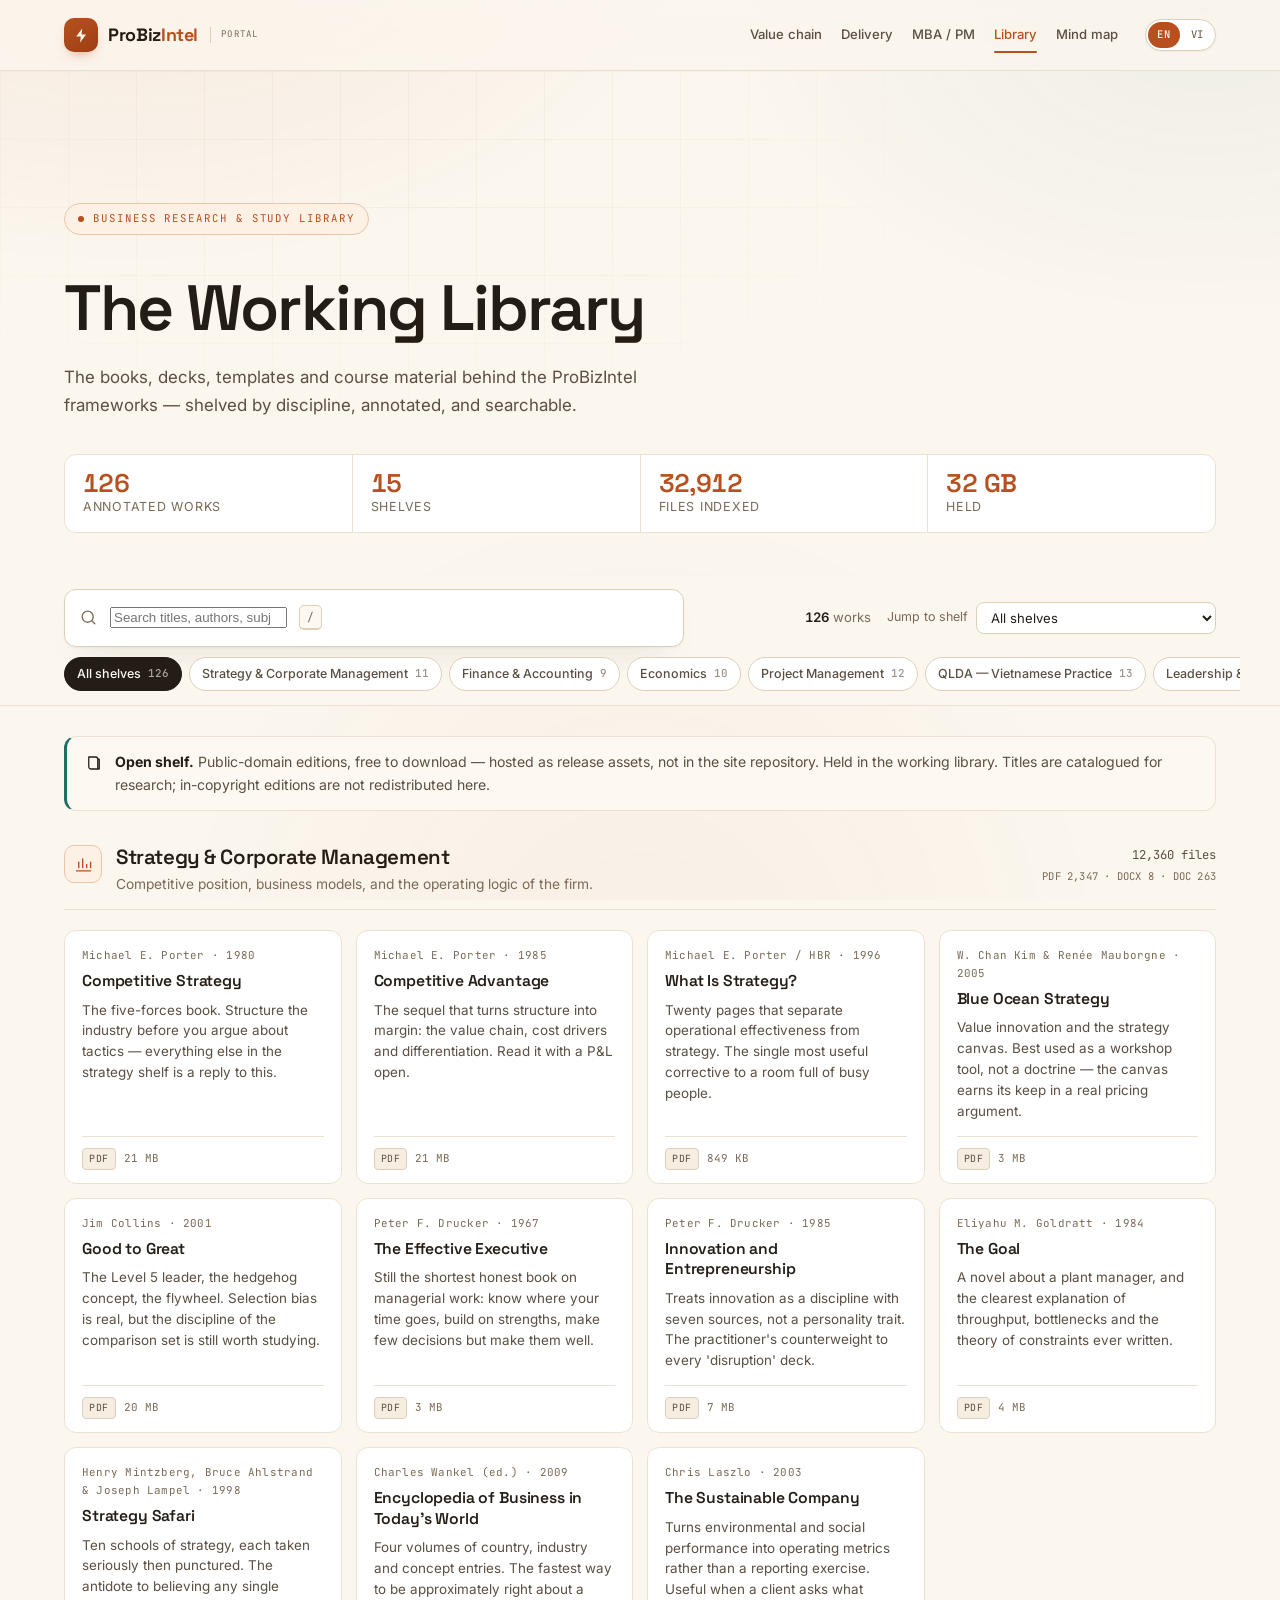
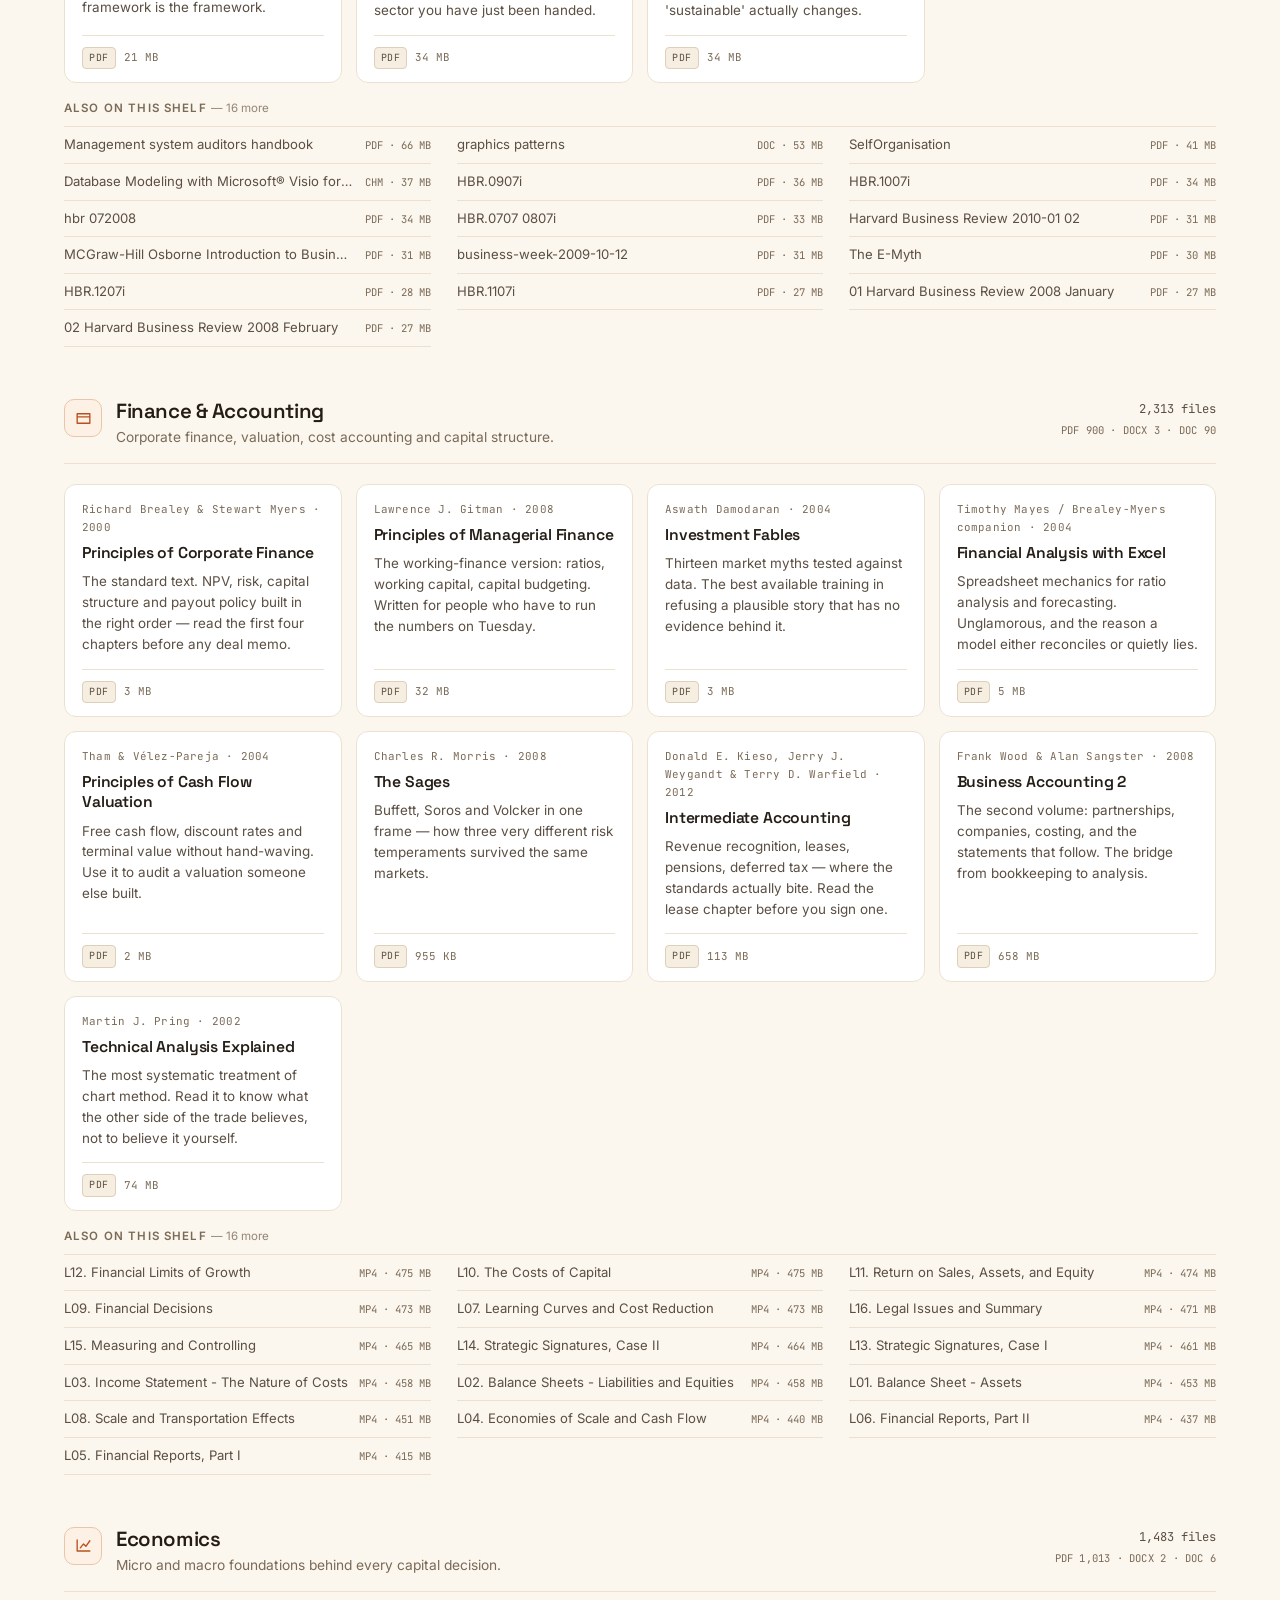
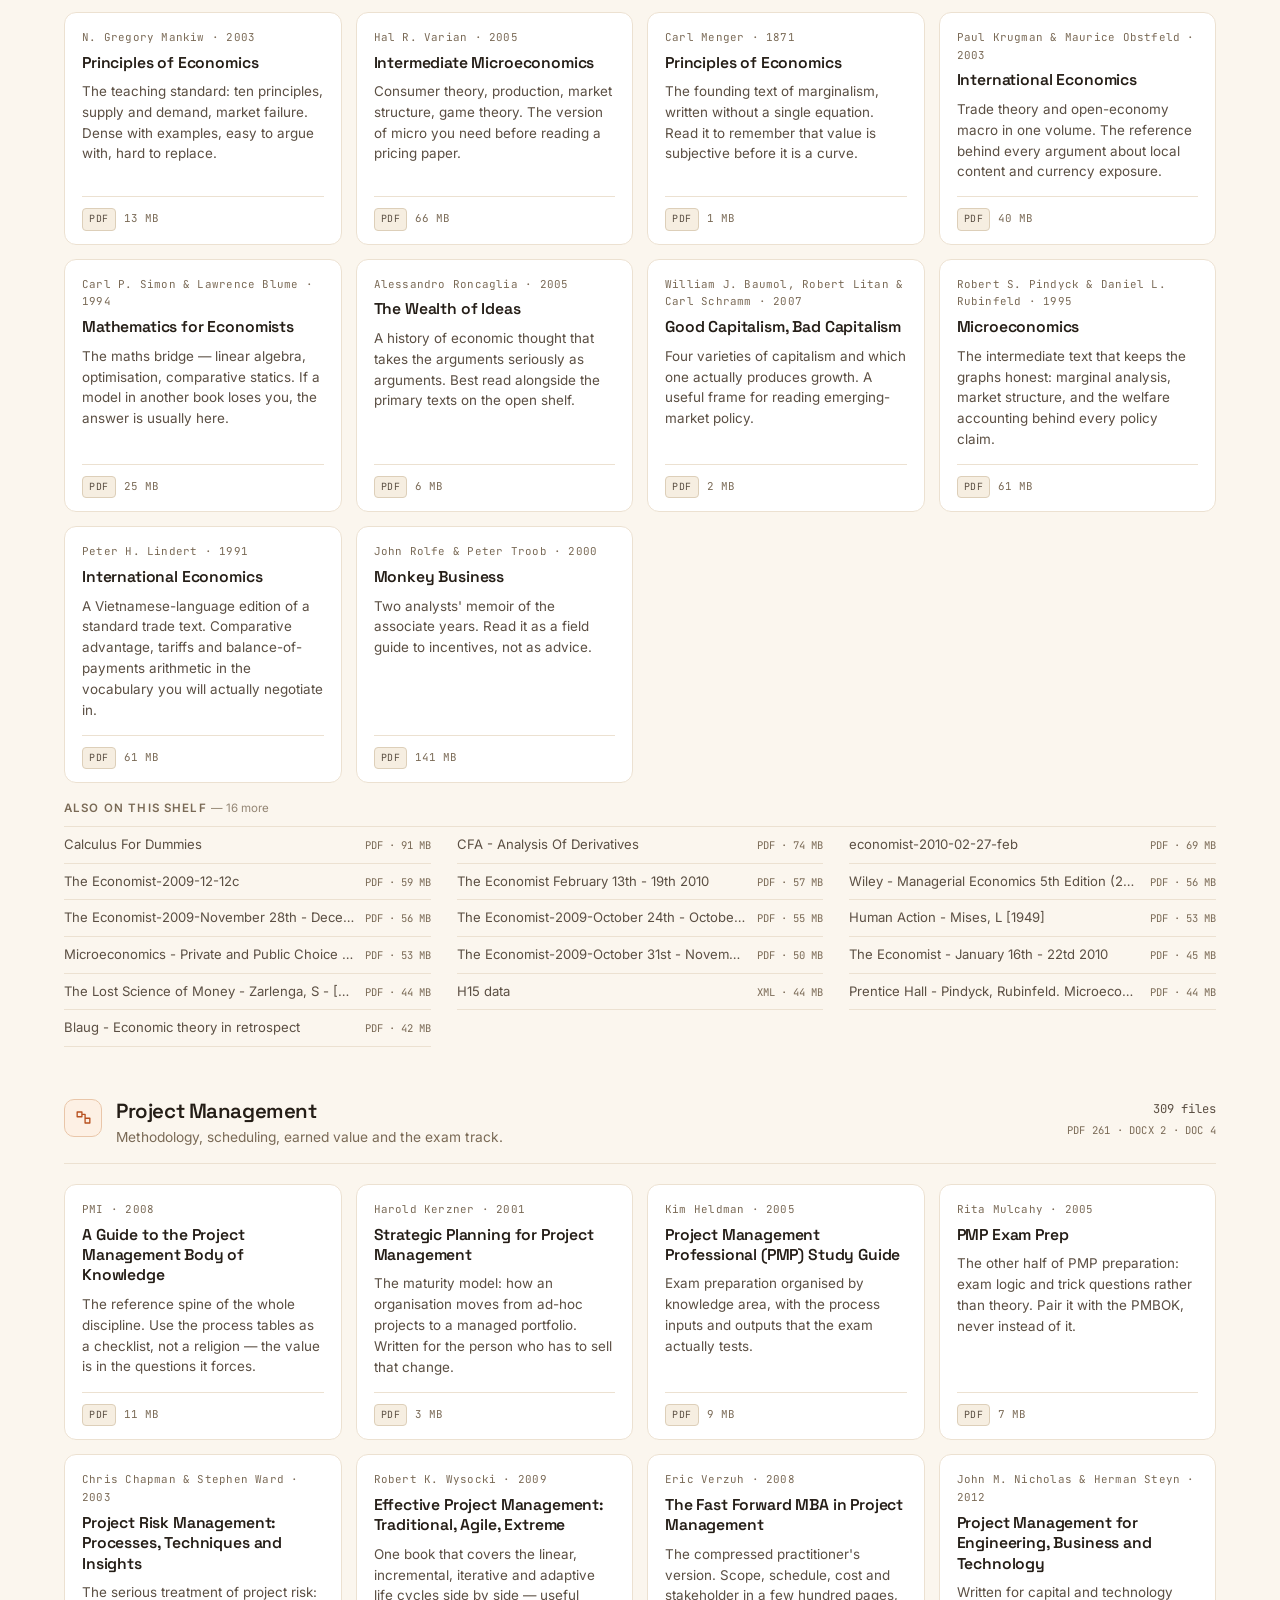
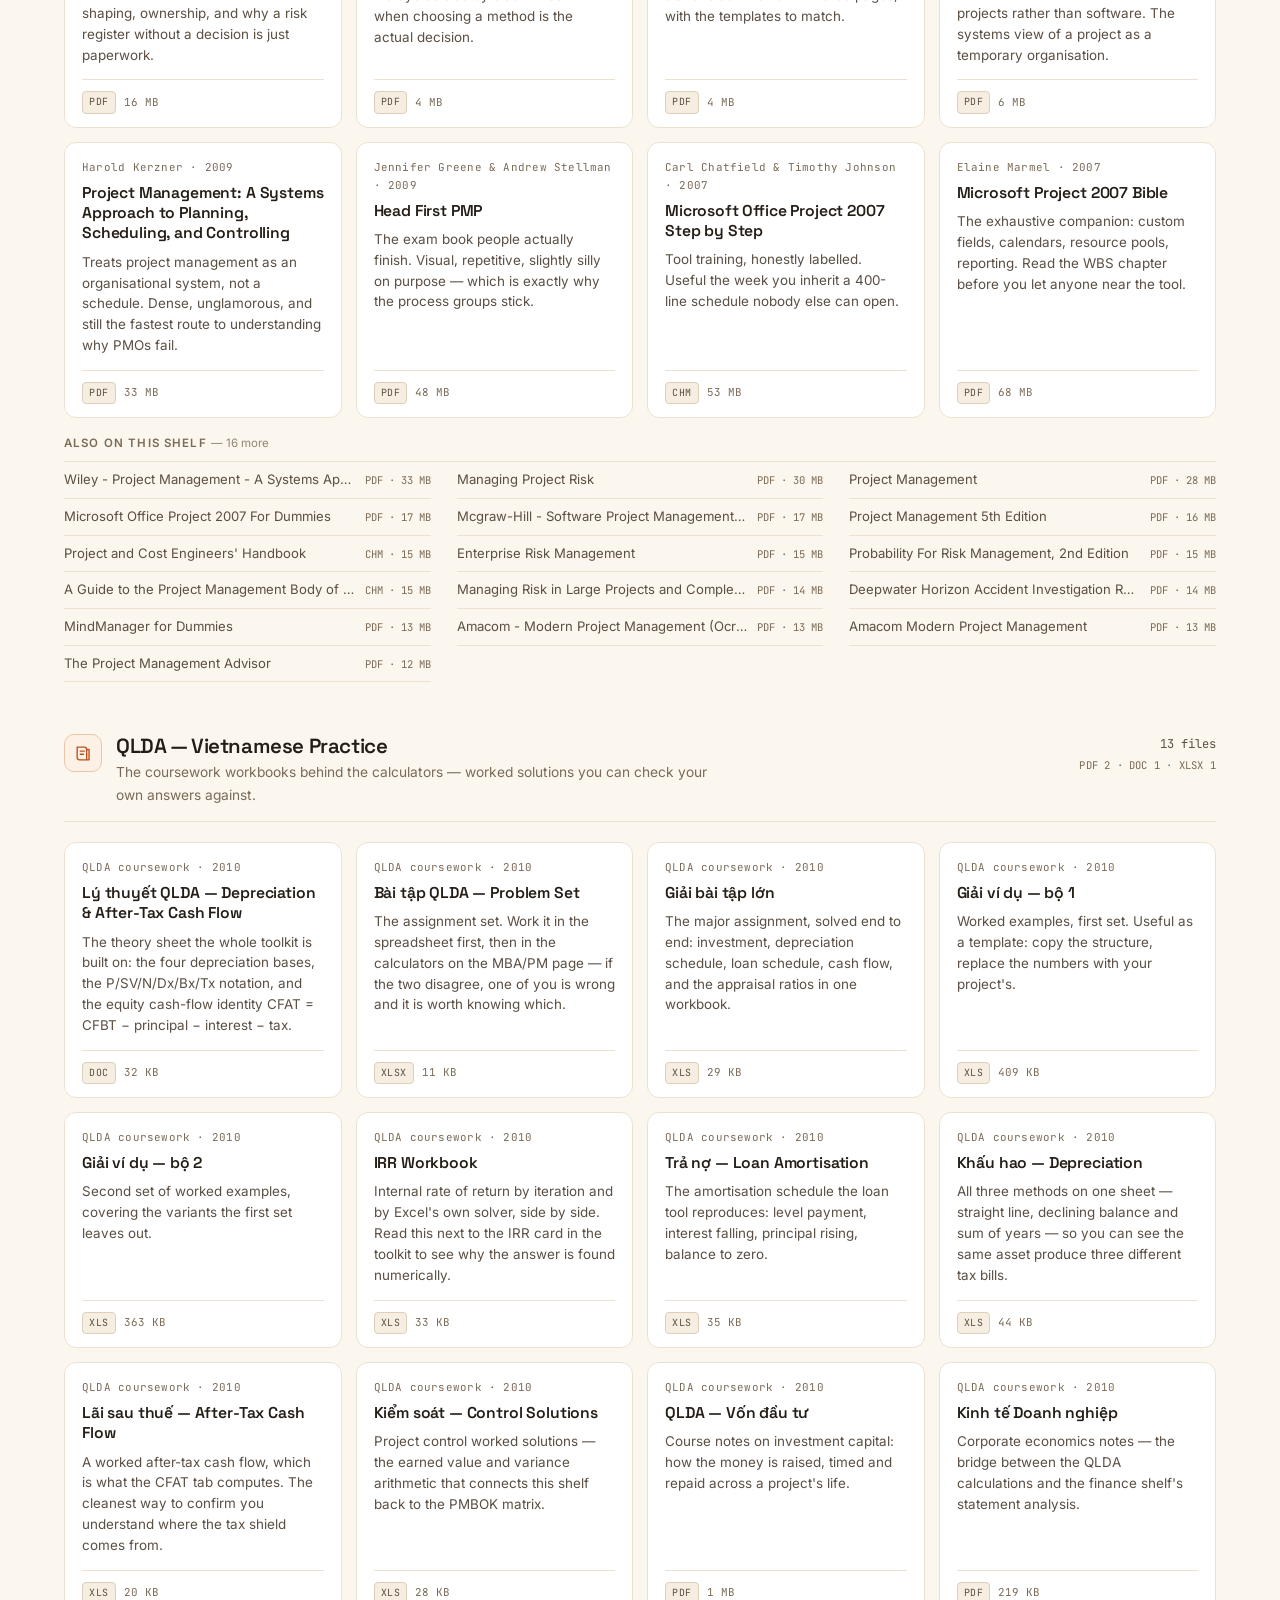
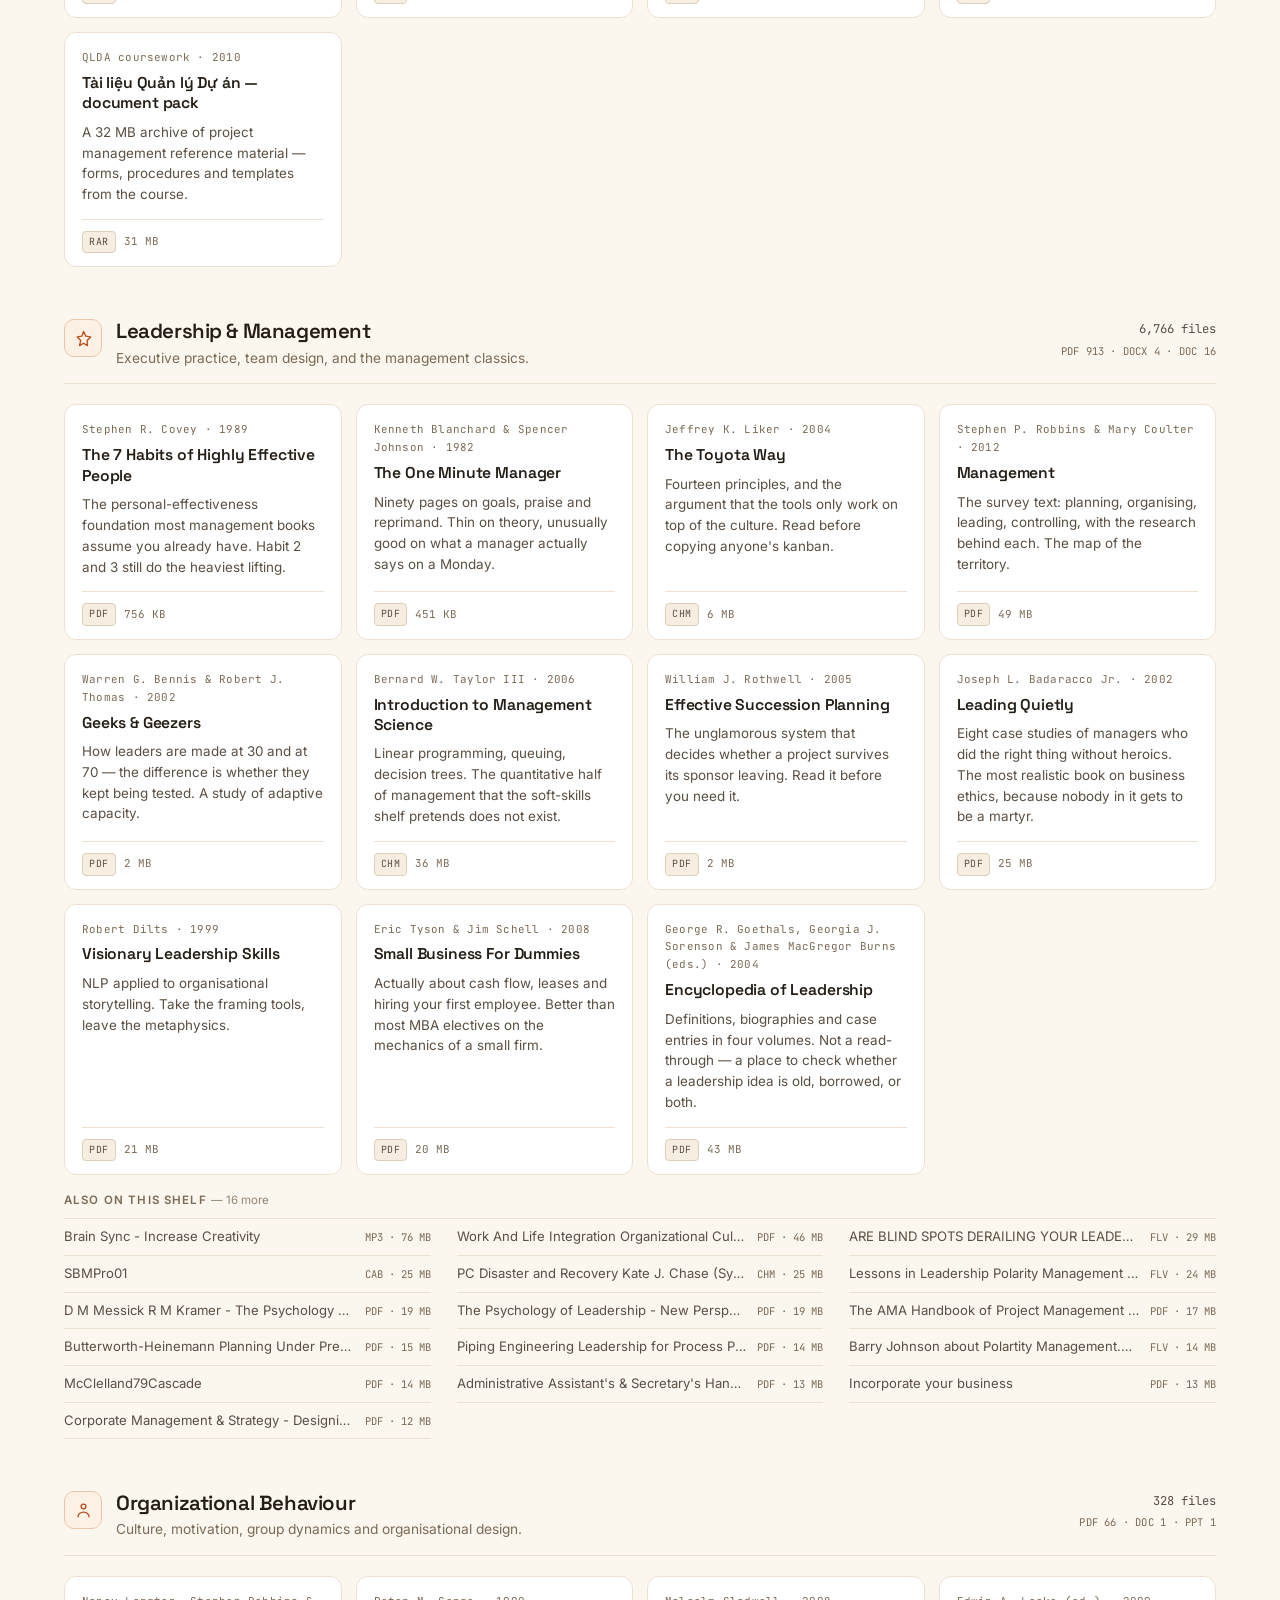
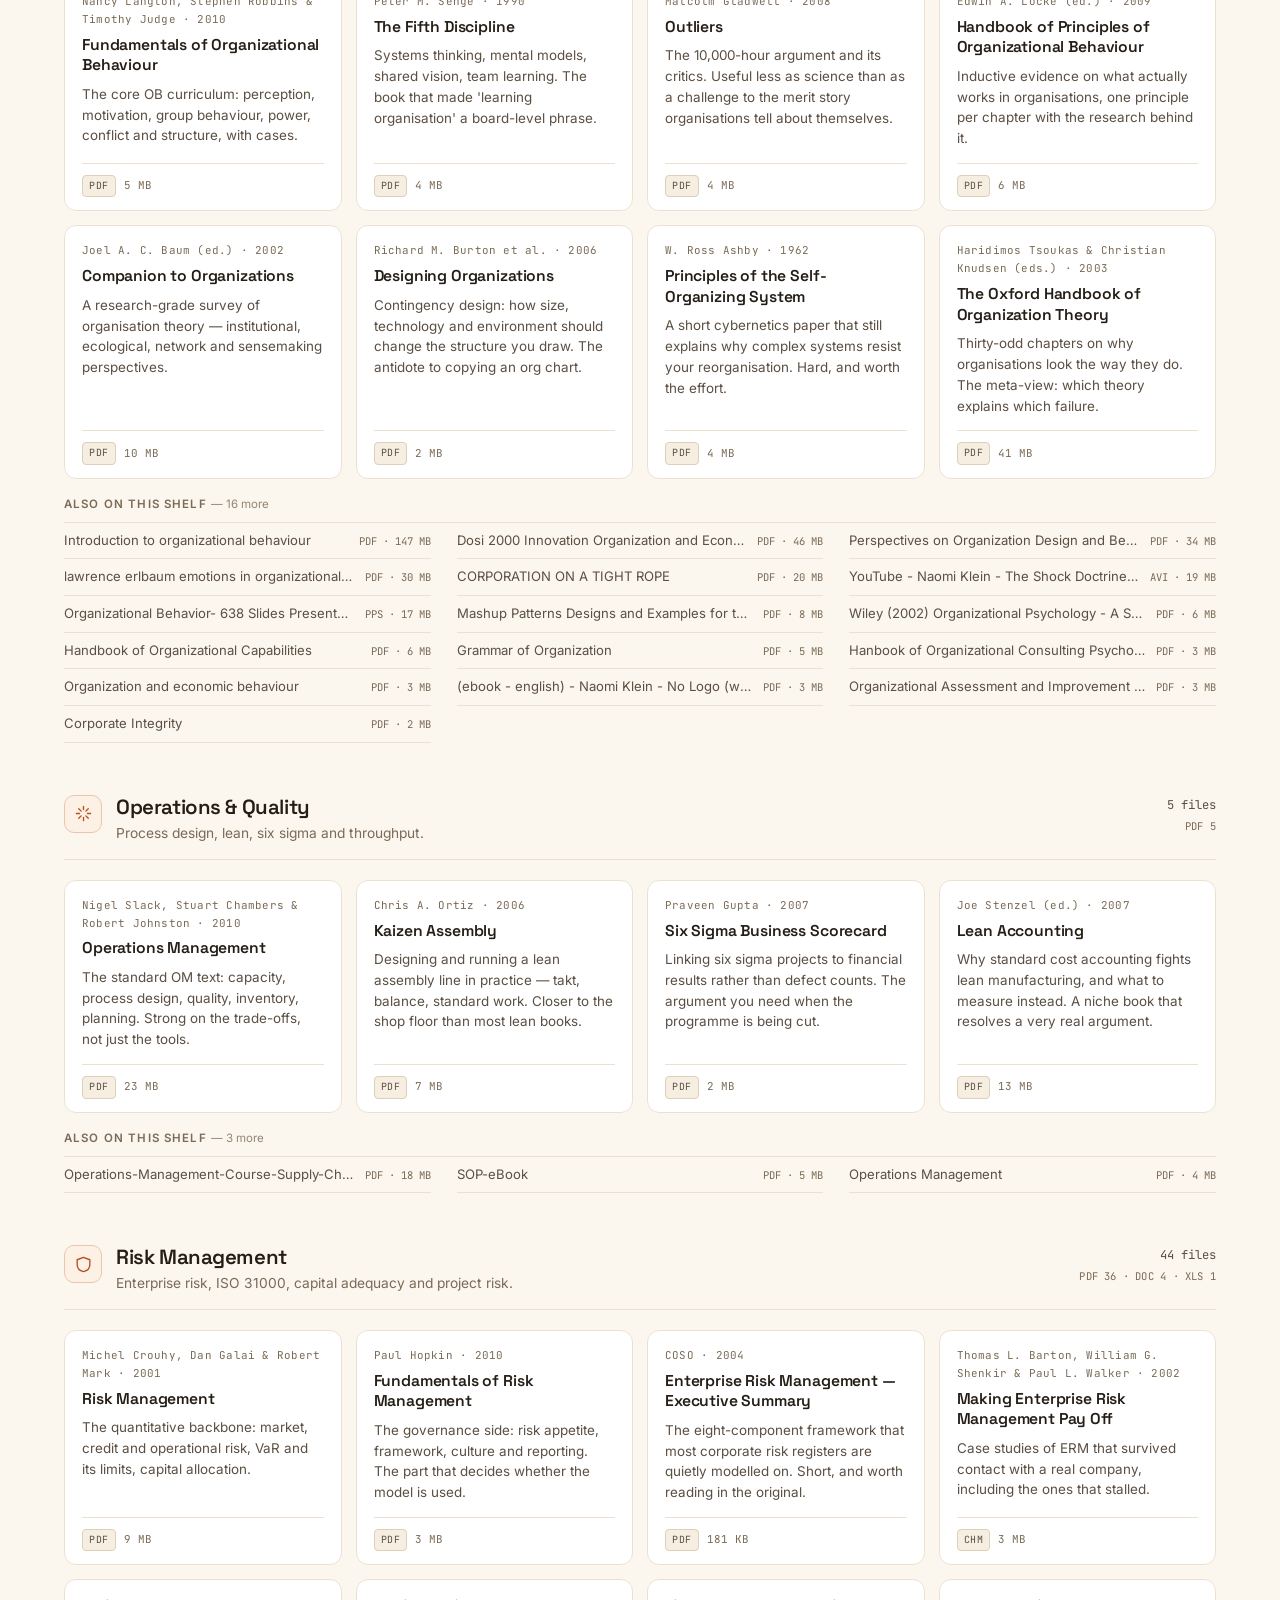
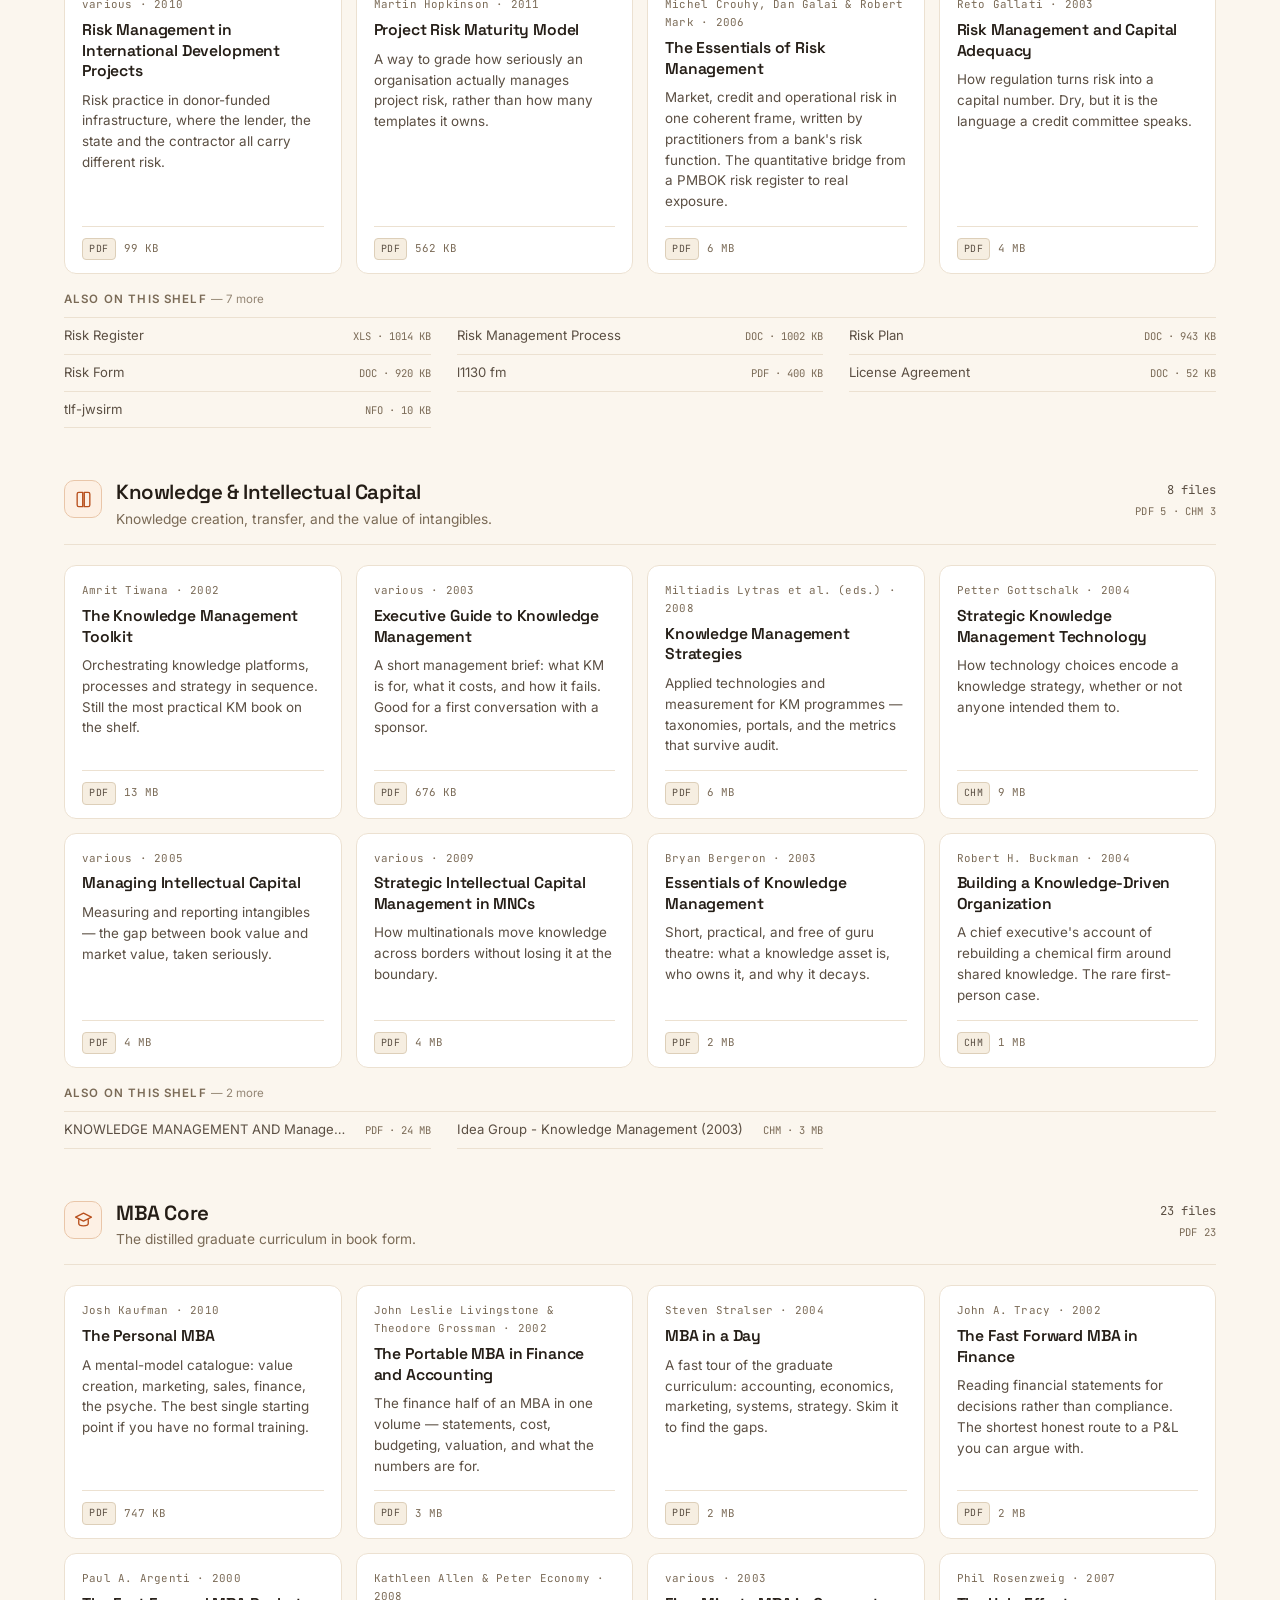
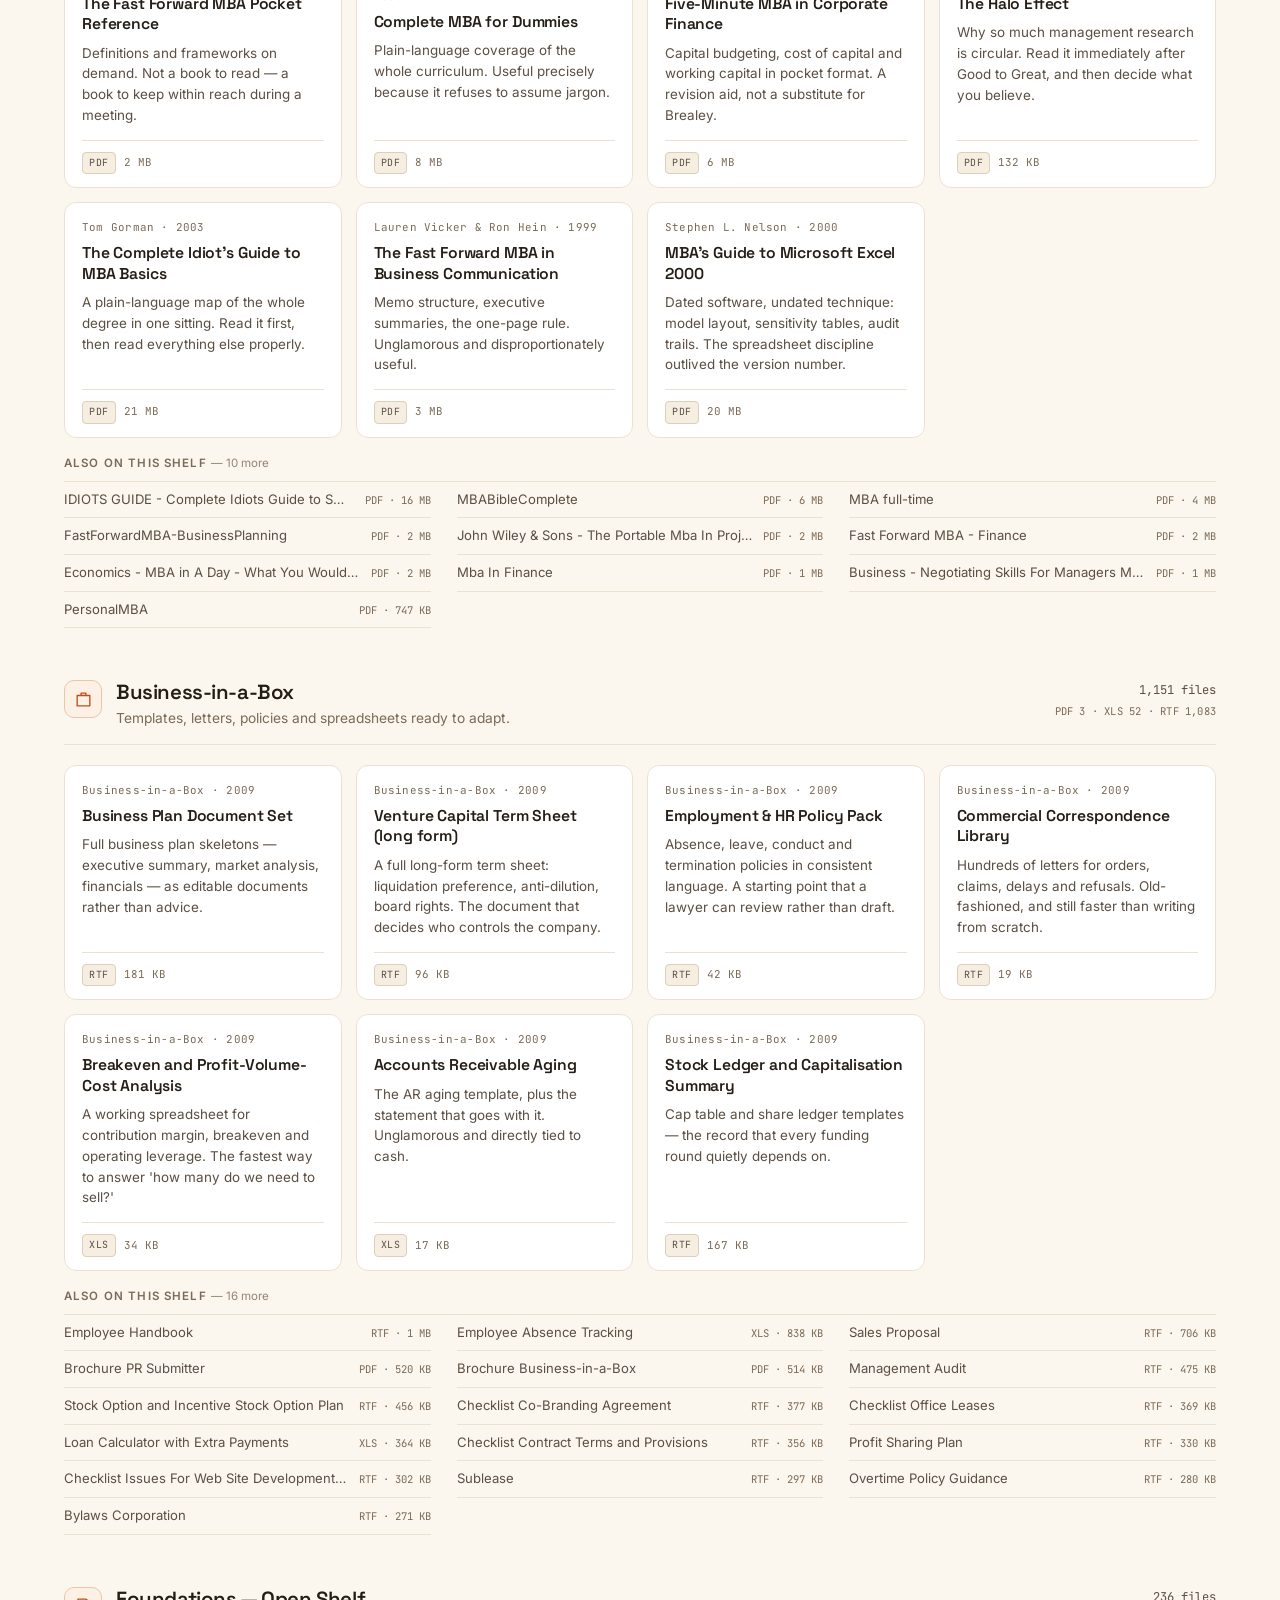
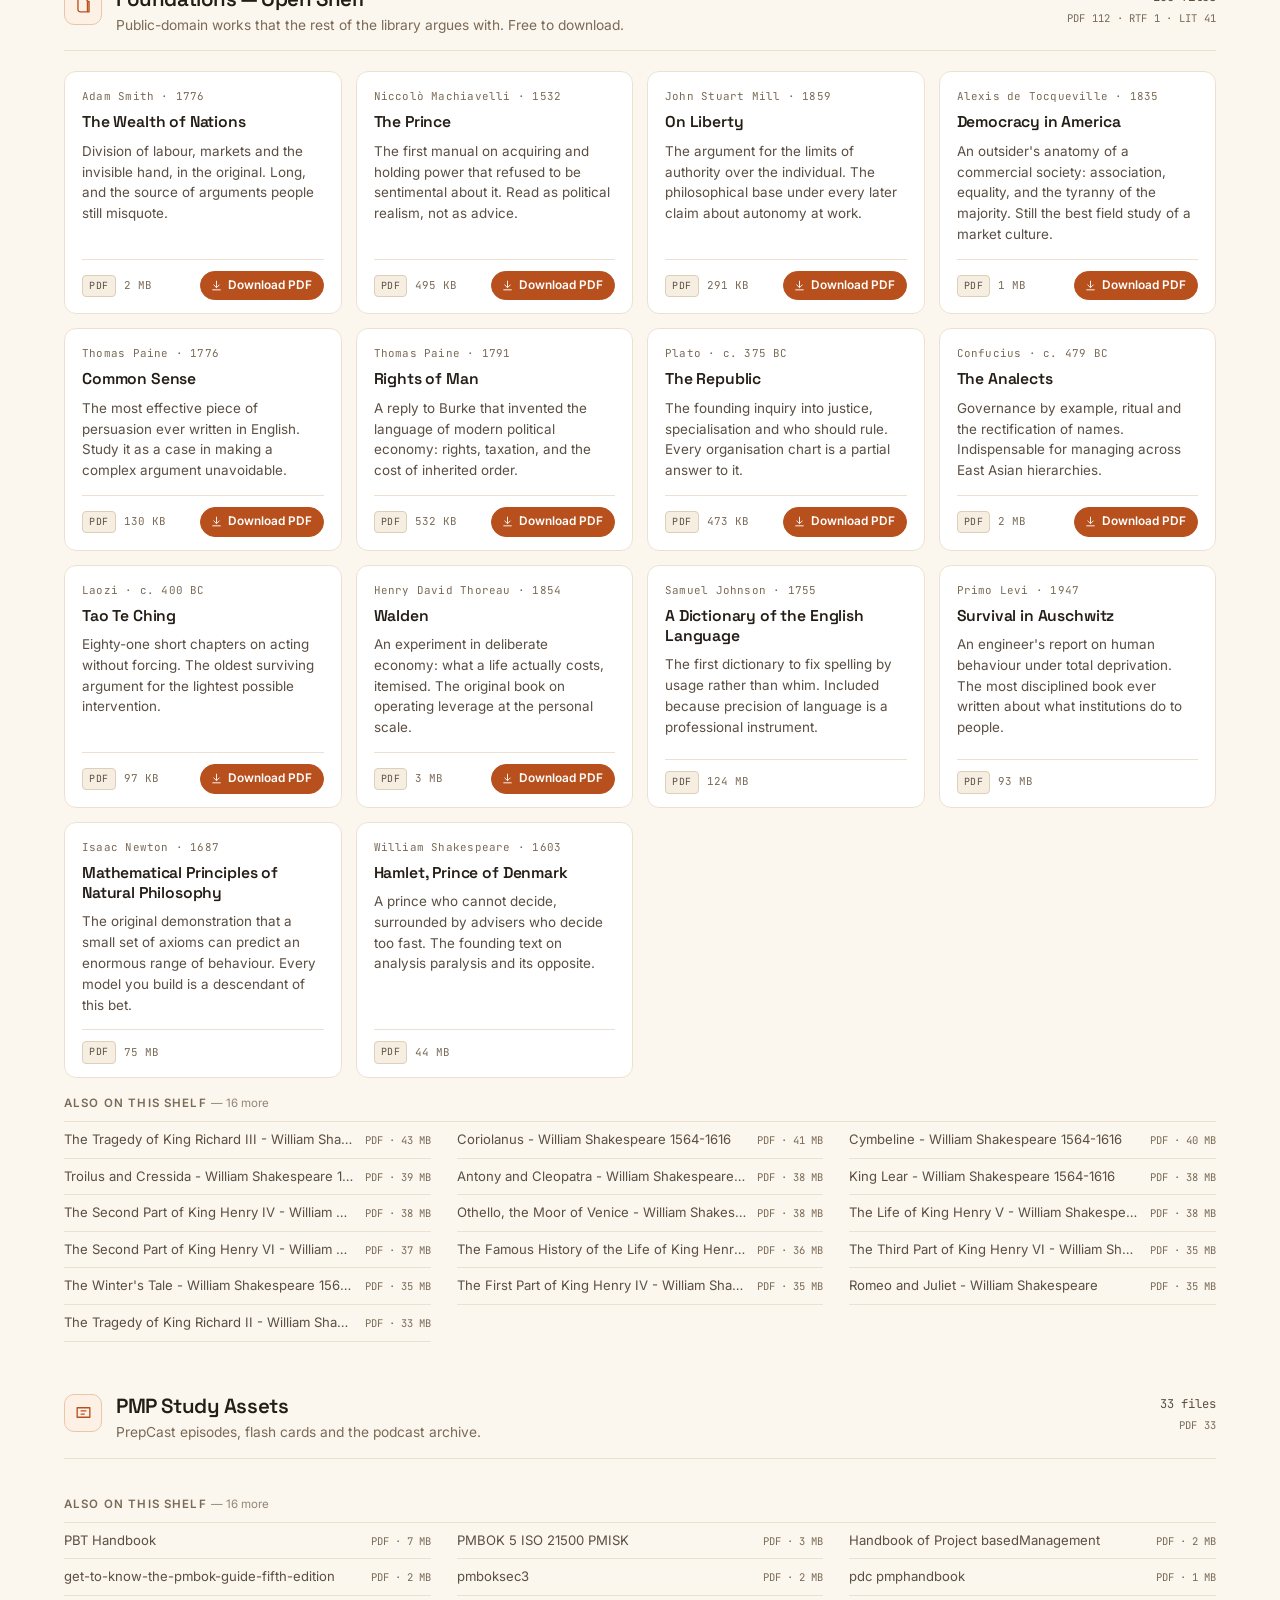
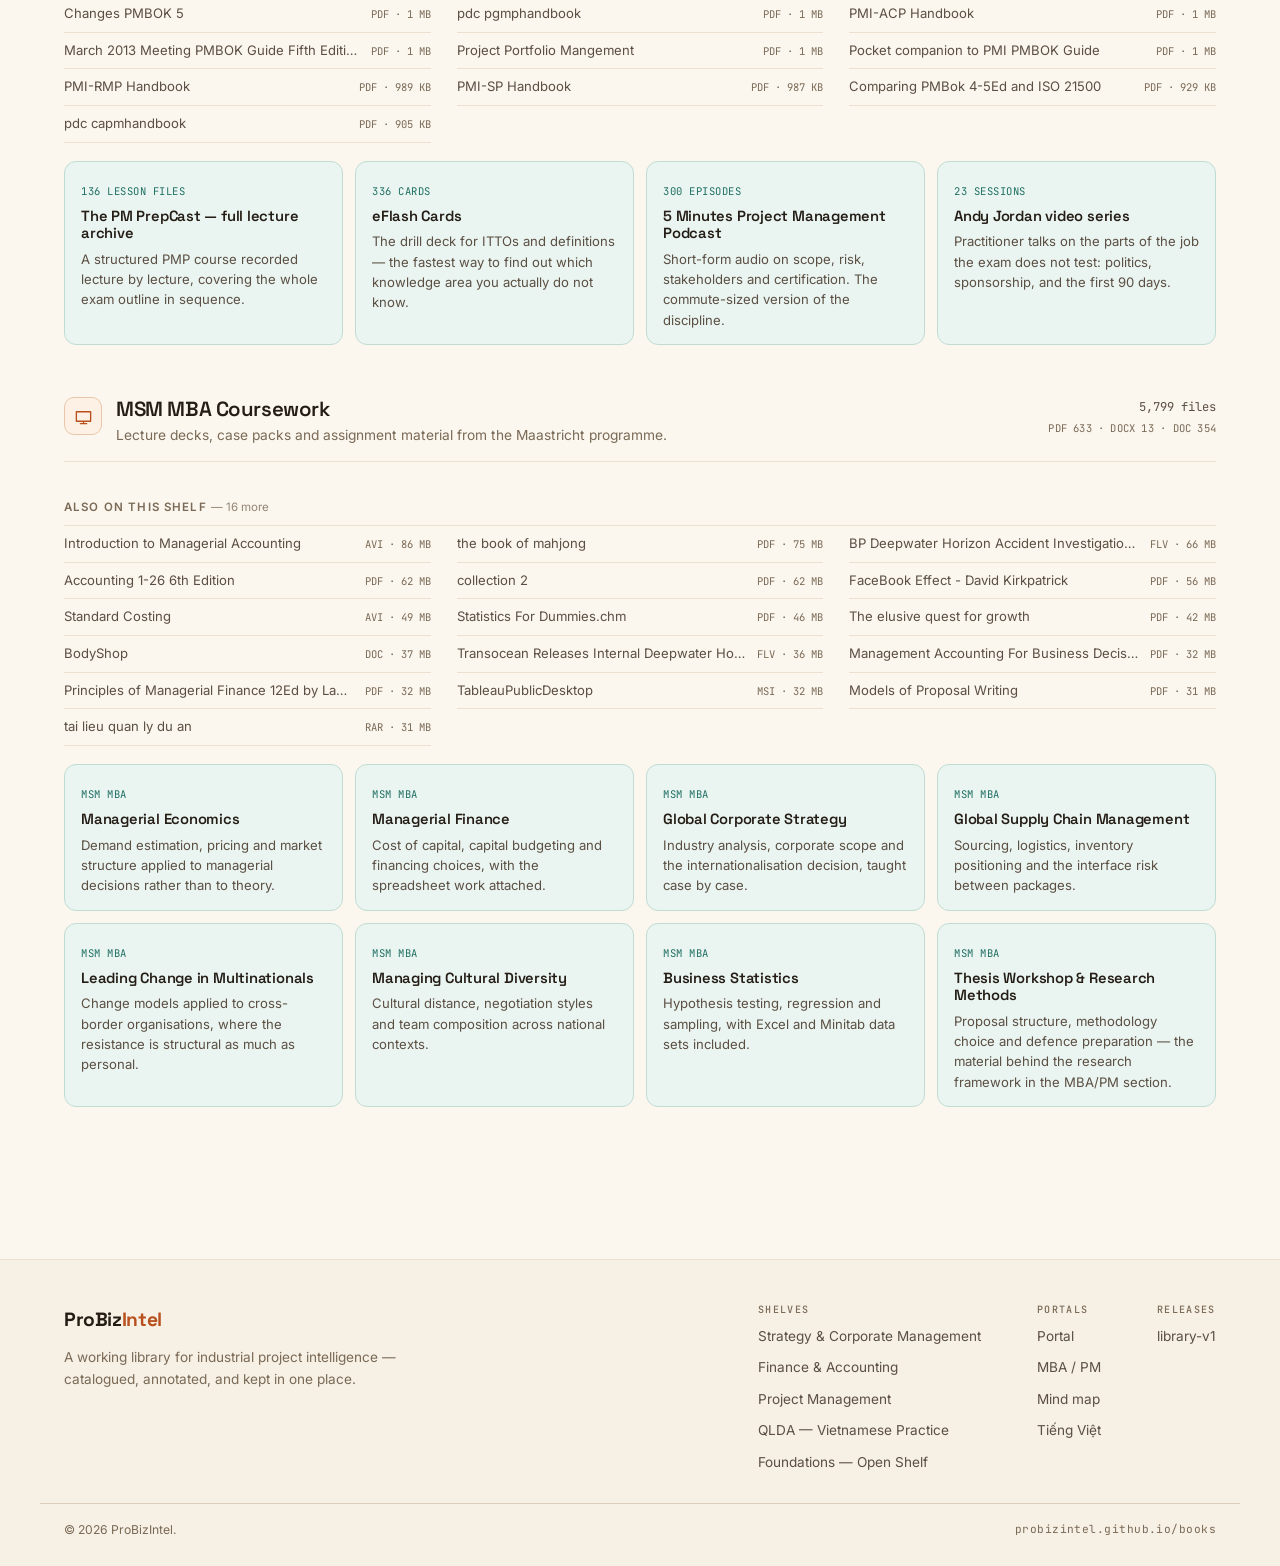
==== commit 3e9706a7: "Add reading paths and fix duplicate catalogue entries Reading paths (MBAPM #paths) - Five task-keyed" ====
--- a/books/index.html
+++ b/books/index.html
@@ -4,12 +4,12 @@
 <meta charset="UTF-8">
 <meta name="viewport" content="width=device-width, initial-scale=1.0">
 <title>Library | ProBizIntel</title>
-<meta name="description" content="129 annotated works across 15 shelves — strategy, finance, economics, project management, risk and the MBA core, indexed against 32,912 files.">
+<meta name="description" content="126 annotated works across 15 shelves — strategy, finance, economics, project management, risk and the MBA core, indexed against 32,912 files.">
 <meta name="theme-color" content="#fbf6ee">
 <link rel="canonical" href="https://probizintel.github.io/books/">
 <meta property="og:site_name" content="ProBizIntel">
 <meta property="og:title" content="Library | ProBizIntel">
-<meta property="og:description" content="129 annotated works across 15 shelves — strategy, finance, economics, project management, risk and the MBA core, indexed against 32,912 files.">
+<meta property="og:description" content="126 annotated works across 15 shelves — strategy, finance, economics, project management, risk and the MBA core, indexed against 32,912 files.">
 <meta property="og:type" content="website">
 <meta property="og:url" content="https://probizintel.github.io/books/">
 <meta property="og:image" content="https://probizintel.github.io/assets/og.png">
@@ -20,12 +20,12 @@
 <meta property="og:locale:alternate" content="vi_VN">
 <meta name="twitter:card" content="summary_large_image">
 <meta name="twitter:title" content="Library | ProBizIntel">
-<meta name="twitter:description" content="129 annotated works across 15 shelves — strategy, finance, economics, project management, risk and the MBA core, indexed against 32,912 files.">
+<meta name="twitter:description" content="126 annotated works across 15 shelves — strategy, finance, economics, project management, risk and the MBA core, indexed against 32,912 files.">
 <meta name="twitter:image" content="https://probizintel.github.io/assets/og.png">
 <link rel="icon" href="/favicon.svg" type="image/svg+xml">
 <link rel="apple-touch-icon" href="/assets/apple-touch-icon.png">
 <script type="application/ld+json">
-{"@context": "https://schema.org", "@type": "CollectionPage", "@id": "https://probizintel.github.io/books/#webpage", "url": "https://probizintel.github.io/books/", "name": "Library | ProBizIntel", "description": "129 annotated works across 15 shelves — strategy, finance, economics, project management, risk and the MBA core, indexed against 32,912 files.", "inLanguage": ["en"], "isPartOf": {"@id": "https://probizintel.github.io/#website"}, "mainEntity": {"@type": "ItemList", "numberOfItems": 129, "name": "Annotated works"}, "publisher": {"@type": "Organization", "name": "ProBizIntel", "url": "https://probizintel.github.io/"}}
+{"@context": "https://schema.org", "@type": "CollectionPage", "@id": "https://probizintel.github.io/books/#webpage", "url": "https://probizintel.github.io/books/", "name": "Library | ProBizIntel", "description": "126 annotated works across 15 shelves — strategy, finance, economics, project management, risk and the MBA core, indexed against 32,912 files.", "inLanguage": ["en"], "isPartOf": {"@id": "https://probizintel.github.io/#website"}, "mainEntity": {"@type": "ItemList", "numberOfItems": 126, "name": "Annotated works"}, "publisher": {"@type": "Organization", "name": "ProBizIntel", "url": "https://probizintel.github.io/"}}
 </script>
 <link rel="preconnect" href="https://fonts.googleapis.com">
 <link rel="preconnect" href="https://fonts.gstatic.com" crossorigin>
@@ -80,7 +80,7 @@
     <h1>The Working Library</h1>
     <p class="lede">The books, decks, templates and course material behind the ProBizIntel frameworks — shelved by discipline, annotated, and searchable.</p>
     <dl class="lib-stats">
-      <div class="stat"><dt>129</dt><dd>annotated works</dd></div>
+      <div class="stat"><dt>126</dt><dd>annotated works</dd></div>
       <div class="stat"><dt>15</dt><dd>shelves</dd></div>
       <div class="stat"><dt>32,912</dt><dd>files indexed</dd></div>
       <div class="stat"><dt>32 GB</dt><dd>held</dd></div>
@@ -105,7 +105,7 @@
       </label>
     </div>
   </div>
-  <div class="container pill-row" id="libPills">    <button class="cat-pill is-active" type="button" data-filter="all">All shelves<span class="n">129</span></button>    <button class="cat-pill" type="button" data-filter="strategy">Strategy &amp; Corporate Management<span class="n">11</span></button>    <button class="cat-pill" type="button" data-filter="finance">Finance &amp; Accounting<span class="n">10</span></button>    <button class="cat-pill" type="button" data-filter="economics">Economics<span class="n">10</span></button>    <button class="cat-pill" type="button" data-filter="project-management">Project Management<span class="n">12</span></button>    <button class="cat-pill" type="button" data-filter="qlda">QLDA — Vietnamese Practice<span class="n">13</span></button>    <button class="cat-pill" type="button" data-filter="leadership">Leadership &amp; Management<span class="n">12</span></button>    <button class="cat-pill" type="button" data-filter="ob">Organizational Behaviour<span class="n">8</span></button>    <button class="cat-pill" type="button" data-filter="operations">Operations &amp; Quality<span class="n">5</span></button>    <button class="cat-pill" type="button" data-filter="risk">Risk Management<span class="n">8</span></button>    <button class="cat-pill" type="button" data-filter="knowledge">Knowledge &amp; Intellectual Capital<span class="n">8</span></button>    <button class="cat-pill" type="button" data-filter="mba">MBA Core<span class="n">11</span></button>    <button class="cat-pill" type="button" data-filter="toolkits">Business-in-a-Box<span class="n">7</span></button>    <button class="cat-pill" type="button" data-filter="classics">Foundations — Open Shelf<span class="n">14</span></button>    <button class="cat-pill" type="button" data-filter="pmp">PMP Study Assets<span class="n">4</span></button>    <button class="cat-pill" type="button" data-filter="coursework">MSM MBA Coursework<span class="n">8</span></button>  </div>
+  <div class="container pill-row" id="libPills">    <button class="cat-pill is-active" type="button" data-filter="all">All shelves<span class="n">126</span></button>    <button class="cat-pill" type="button" data-filter="strategy">Strategy &amp; Corporate Management<span class="n">11</span></button>    <button class="cat-pill" type="button" data-filter="finance">Finance &amp; Accounting<span class="n">9</span></button>    <button class="cat-pill" type="button" data-filter="economics">Economics<span class="n">10</span></button>    <button class="cat-pill" type="button" data-filter="project-management">Project Management<span class="n">12</span></button>    <button class="cat-pill" type="button" data-filter="qlda">QLDA — Vietnamese Practice<span class="n">13</span></button>    <button class="cat-pill" type="button" data-filter="leadership">Leadership &amp; Management<span class="n">11</span></button>    <button class="cat-pill" type="button" data-filter="ob">Organizational Behaviour<span class="n">8</span></button>    <button class="cat-pill" type="button" data-filter="operations">Operations &amp; Quality<span class="n">4</span></button>    <button class="cat-pill" type="button" data-filter="risk">Risk Management<span class="n">8</span></button>    <button class="cat-pill" type="button" data-filter="knowledge">Knowledge &amp; Intellectual Capital<span class="n">8</span></button>    <button class="cat-pill" type="button" data-filter="mba">MBA Core<span class="n">11</span></button>    <button class="cat-pill" type="button" data-filter="toolkits">Business-in-a-Box<span class="n">7</span></button>    <button class="cat-pill" type="button" data-filter="classics">Foundations — Open Shelf<span class="n">14</span></button>    <button class="cat-pill" type="button" data-filter="pmp">PMP Study Assets<span class="n">4</span></button>    <button class="cat-pill" type="button" data-filter="coursework">MSM MBA Coursework<span class="n">8</span></button>  </div>
 </div>
 <div class="container lib-body">
   <aside class="lib-note">
@@ -126,7 +126,7 @@
       </div>
     </div>
     <div class="work-grid">
-      <article class="work" data-shelf="strategy" data-text="competitive strategy michael e porter 1980 strategy corporate management chi n l c qu n tr doanh nghi p the five forces book structure the industry before you argue about tactics everything else in the strategy shelf is a reply to this cu n s ch v n m p l c c nh tranh h y ph n t ch c u tr c ng nh tr c khi b n chi n thu t m i th kh c tr n k chi n l c u l ph n h i cho cu n n y">
+      <article class="work" id="w-strategy-competitive-strategy" data-shelf="strategy" data-text="competitive strategy michael e porter 1980 strategy corporate management chi n l c qu n tr doanh nghi p the five forces book structure the industry before you argue about tactics everything else in the strategy shelf is a reply to this cu n s ch v n m p l c c nh tranh h y ph n t ch c u tr c ng nh tr c khi b n chi n thu t m i th kh c tr n k chi n l c u l ph n h i cho cu n n y">
         <span class="work-meta">Michael E. Porter · 1980</span>
         <h3>Competitive Strategy</h3>
         <p>The five-forces book. Structure the industry before you argue about tactics — everything else in the strategy shelf is a reply to this.</p>
@@ -136,7 +136,7 @@
           
         </div>
       </article>
-      <article class="work" data-shelf="strategy" data-text="competitive advantage michael e porter 1985 strategy corporate management chi n l c qu n tr doanh nghi p the sequel that turns structure into margin the value chain cost drivers and differentiation read it with a p l open ph n ti p theo bi n c u tr c ng nh th nh bi n l i nhu n chu i gi tr c c y u t chi ph v kh c bi t h a n n c k m b o c o l i l">
+      <article class="work" id="w-strategy-competitive-advantage" data-shelf="strategy" data-text="competitive advantage michael e porter 1985 strategy corporate management chi n l c qu n tr doanh nghi p the sequel that turns structure into margin the value chain cost drivers and differentiation read it with a p l open ph n ti p theo bi n c u tr c ng nh th nh bi n l i nhu n chu i gi tr c c y u t chi ph v kh c bi t h a n n c k m b o c o l i l">
         <span class="work-meta">Michael E. Porter · 1985</span>
         <h3>Competitive Advantage</h3>
         <p>The sequel that turns structure into margin: the value chain, cost drivers and differentiation. Read it with a P&amp;L open.</p>
@@ -146,7 +146,7 @@
           
         </div>
       </article>
-      <article class="work" data-shelf="strategy" data-text="what is strategy michael e porter hbr 1996 strategy corporate management chi n l c qu n tr doanh nghi p twenty pages that separate operational effectiveness from strategy the single most useful corrective to a room full of busy people hai m i trang ph n bi t hi u qu v n h nh v i chi n l c li u thu c ch nh s a h u ch nh t cho m t c n ph ng to n ng i b n r n">
+      <article class="work" id="w-strategy-what-is-strategy" data-shelf="strategy" data-text="what is strategy michael e porter hbr 1996 strategy corporate management chi n l c qu n tr doanh nghi p twenty pages that separate operational effectiveness from strategy the single most useful corrective to a room full of busy people hai m i trang ph n bi t hi u qu v n h nh v i chi n l c li u thu c ch nh s a h u ch nh t cho m t c n ph ng to n ng i b n r n">
         <span class="work-meta">Michael E. Porter / HBR · 1996</span>
         <h3>What Is Strategy?</h3>
         <p>Twenty pages that separate operational effectiveness from strategy. The single most useful corrective to a room full of busy people.</p>
@@ -156,7 +156,7 @@
           
         </div>
       </article>
-      <article class="work" data-shelf="strategy" data-text="blue ocean strategy w chan kim ren e mauborgne 2005 strategy corporate management chi n l c qu n tr doanh nghi p value innovation and the strategy canvas best used as a workshop tool not a doctrine the canvas earns its keep in a real pricing argument i m i gi tr v khung v chi n l c d ng t t nh t nh c ng c h i th o kh ng ph i gi o i u khung v s ch ng minh gi tr trong m t cu c tranh lu n gi th c t">
+      <article class="work" id="w-strategy-blue-ocean-strategy" data-shelf="strategy" data-text="blue ocean strategy w chan kim ren e mauborgne 2005 strategy corporate management chi n l c qu n tr doanh nghi p value innovation and the strategy canvas best used as a workshop tool not a doctrine the canvas earns its keep in a real pricing argument i m i gi tr v khung v chi n l c d ng t t nh t nh c ng c h i th o kh ng ph i gi o i u khung v s ch ng minh gi tr trong m t cu c tranh lu n gi th c t">
         <span class="work-meta">W. Chan Kim &amp; Renée Mauborgne · 2005</span>
         <h3>Blue Ocean Strategy</h3>
         <p>Value innovation and the strategy canvas. Best used as a workshop tool, not a doctrine — the canvas earns its keep in a real pricing argument.</p>
@@ -166,7 +166,7 @@
           
         </div>
       </article>
-      <article class="work" data-shelf="strategy" data-text="good to great jim collins 2001 strategy corporate management chi n l c qu n tr doanh nghi p the level 5 leader the hedgehog concept the flywheel selection bias is real but the discipline of the comparison set is still worth studying l nh o c p 5 kh i ni m nh m b nh thi n l ch ch n m u l c th t nh ng k lu t c a nh m so s nh v n ng nghi n c u">
+      <article class="work" id="w-strategy-good-to-great" data-shelf="strategy" data-text="good to great jim collins 2001 strategy corporate management chi n l c qu n tr doanh nghi p the level 5 leader the hedgehog concept the flywheel selection bias is real but the discipline of the comparison set is still worth studying l nh o c p 5 kh i ni m nh m b nh thi n l ch ch n m u l c th t nh ng k lu t c a nh m so s nh v n ng nghi n c u">
         <span class="work-meta">Jim Collins · 2001</span>
         <h3>Good to Great</h3>
         <p>The Level 5 leader, the hedgehog concept, the flywheel. Selection bias is real, but the discipline of the comparison set is still worth studying.</p>
@@ -176,7 +176,7 @@
           
         </div>
       </article>
-      <article class="work" data-shelf="strategy" data-text="the effective executive peter f drucker 1967 strategy corporate management chi n l c qu n tr doanh nghi p still the shortest honest book on managerial work know where your time goes build on strengths make few decisions but make them well v n l cu n s ch trung th c ng n nh t v c ng vi c qu n l bi t th i gian i u x y tr n i m m nh ra t quy t nh nh ng ra ng">
+      <article class="work" id="w-strategy-the-effective-executive" data-shelf="strategy" data-text="the effective executive peter f drucker 1967 strategy corporate management chi n l c qu n tr doanh nghi p still the shortest honest book on managerial work know where your time goes build on strengths make few decisions but make them well v n l cu n s ch trung th c ng n nh t v c ng vi c qu n l bi t th i gian i u x y tr n i m m nh ra t quy t nh nh ng ra ng">
         <span class="work-meta">Peter F. Drucker · 1967</span>
         <h3>The Effective Executive</h3>
         <p>Still the shortest honest book on managerial work: know where your time goes, build on strengths, make few decisions but make them well.</p>
@@ -186,7 +186,7 @@
           
         </div>
       </article>
-      <article class="work" data-shelf="strategy" data-text="innovation and entrepreneurship peter f drucker 1985 strategy corporate management chi n l c qu n tr doanh nghi p treats innovation as a discipline with seven sources not a personality trait the practitioner s counterweight to every disruption deck xem i m i s ng t o l m t k lu t v i b y ngu n kh ng ph i t ch t i tr ng th c h nh cho m i b i thuy t tr nh v t ph">
+      <article class="work" id="w-strategy-innovation-and-entrepreneurship" data-shelf="strategy" data-text="innovation and entrepreneurship peter f drucker 1985 strategy corporate management chi n l c qu n tr doanh nghi p treats innovation as a discipline with seven sources not a personality trait the practitioner s counterweight to every disruption deck xem i m i s ng t o l m t k lu t v i b y ngu n kh ng ph i t ch t i tr ng th c h nh cho m i b i thuy t tr nh v t ph">
         <span class="work-meta">Peter F. Drucker · 1985</span>
         <h3>Innovation and Entrepreneurship</h3>
         <p>Treats innovation as a discipline with seven sources, not a personality trait. The practitioner&#x27;s counterweight to every &#x27;disruption&#x27; deck.</p>
@@ -196,7 +196,7 @@
           
         </div>
       </article>
-      <article class="work" data-shelf="strategy" data-text="the goal eliyahu m goldratt 1984 strategy corporate management chi n l c qu n tr doanh nghi p a novel about a plant manager and the clearest explanation of throughput bottlenecks and the theory of constraints ever written m t ti u thuy t v qu n c nh m y v l l i gi i th ch r nh t v th ng l ng i m ngh n v l thuy t r ng bu c">
+      <article class="work" id="w-strategy-the-goal" data-shelf="strategy" data-text="the goal eliyahu m goldratt 1984 strategy corporate management chi n l c qu n tr doanh nghi p a novel about a plant manager and the clearest explanation of throughput bottlenecks and the theory of constraints ever written m t ti u thuy t v qu n c nh m y v l l i gi i th ch r nh t v th ng l ng i m ngh n v l thuy t r ng bu c">
         <span class="work-meta">Eliyahu M. Goldratt · 1984</span>
         <h3>The Goal</h3>
         <p>A novel about a plant manager, and the clearest explanation of throughput, bottlenecks and the theory of constraints ever written.</p>
@@ -206,7 +206,7 @@
           
         </div>
       </article>
-      <article class="work" data-shelf="strategy" data-text="strategy safari henry mintzberg bruce ahlstrand joseph lampel 1998 strategy corporate management chi n l c qu n tr doanh nghi p ten schools of strategy each taken seriously then punctured the antidote to believing any single framework is the framework m i tr ng ph i chi n l c m i tr ng ph i c xem tr ng r i b m x li u gi i c cho ni m tin r ng m t khung duy nh t l t t c">
+      <article class="work" id="w-strategy-strategy-safari" data-shelf="strategy" data-text="strategy safari henry mintzberg bruce ahlstrand joseph lampel 1998 strategy corporate management chi n l c qu n tr doanh nghi p ten schools of strategy each taken seriously then punctured the antidote to believing any single framework is the framework m i tr ng ph i chi n l c m i tr ng ph i c xem tr ng r i b m x li u gi i c cho ni m tin r ng m t khung duy nh t l t t c">
         <span class="work-meta">Henry Mintzberg, Bruce Ahlstrand &amp; Joseph Lampel · 1998</span>
         <h3>Strategy Safari</h3>
         <p>Ten schools of strategy, each taken seriously then punctured. The antidote to believing any single framework is the framework.</p>
@@ -216,7 +216,7 @@
           
         </div>
       </article>
-      <article class="work" data-shelf="strategy" data-text="encyclopedia of business in today s world charles wankel ed 2009 strategy corporate management chi n l c qu n tr doanh nghi p four volumes of country industry and concept entries the fastest way to be approximately right about a sector you have just been handed b n t p g m c c m c t v qu c gia ng nh v kh i ni m c ch nhanh nh t g n ng v m t ng nh b n v a c giao">
+      <article class="work" id="w-strategy-encyclopedia-of-business-in-today-s-world" data-shelf="strategy" data-text="encyclopedia of business in today s world charles wankel ed 2009 strategy corporate management chi n l c qu n tr doanh nghi p four volumes of country industry and concept entries the fastest way to be approximately right about a sector you have just been handed b n t p g m c c m c t v qu c gia ng nh v kh i ni m c ch nhanh nh t g n ng v m t ng nh b n v a c giao">
         <span class="work-meta">Charles Wankel (ed.) · 2009</span>
         <h3>Encyclopedia of Business in Today&#x27;s World</h3>
         <p>Four volumes of country, industry and concept entries. The fastest way to be approximately right about a sector you have just been handed.</p>
@@ -226,7 +226,7 @@
           
         </div>
       </article>
-      <article class="work" data-shelf="strategy" data-text="the sustainable company chris laszlo 2003 strategy corporate management chi n l c qu n tr doanh nghi p turns environmental and social performance into operating metrics rather than a reporting exercise useful when a client asks what sustainable actually changes bi n hi u qu m i tr ng v x h i th nh ch s v n h nh thay v m t b i t p b o c o h u ch khi kh ch h ng h i b n v ng th c s thay i i u g">
+      <article class="work" id="w-strategy-the-sustainable-company" data-shelf="strategy" data-text="the sustainable company chris laszlo 2003 strategy corporate management chi n l c qu n tr doanh nghi p turns environmental and social performance into operating metrics rather than a reporting exercise useful when a client asks what sustainable actually changes bi n hi u qu m i tr ng v x h i th nh ch s v n h nh thay v m t b i t p b o c o h u ch khi kh ch h ng h i b n v ng th c s thay i i u g">
         <span class="work-meta">Chris Laszlo · 2003</span>
         <h3>The Sustainable Company</h3>
         <p>Turns environmental and social performance into operating metrics rather than a reporting exercise. Useful when a client asks what &#x27;sustainable&#x27; actually changes.</p>
@@ -255,7 +255,7 @@
       </div>
     </div>
     <div class="work-grid">
-      <article class="work" data-shelf="finance" data-text="principles of corporate finance richard brealey stewart myers 2000 finance accounting t i ch nh k to n the standard text npv risk capital structure and payout policy built in the right order read the first four chapters before any deal memo gi o tr nh chu n npv r i ro c u tr c v n v ch nh s ch c t c c x y ng th t c b n ch ng u tr c m i b n ghi nh giao d ch">
+      <article class="work" id="w-finance-principles-of-corporate-finance" data-shelf="finance" data-text="principles of corporate finance richard brealey stewart myers 2000 finance accounting t i ch nh k to n the standard text npv risk capital structure and payout policy built in the right order read the first four chapters before any deal memo gi o tr nh chu n npv r i ro c u tr c v n v ch nh s ch c t c c x y ng th t c b n ch ng u tr c m i b n ghi nh giao d ch">
         <span class="work-meta">Richard Brealey &amp; Stewart Myers · 2000</span>
         <h3>Principles of Corporate Finance</h3>
         <p>The standard text. NPV, risk, capital structure and payout policy built in the right order — read the first four chapters before any deal memo.</p>
@@ -265,7 +265,7 @@
           
         </div>
       </article>
-      <article class="work" data-shelf="finance" data-text="principles of managerial finance lawrence j gitman 2008 finance accounting t i ch nh k to n the working finance version ratios working capital capital budgeting written for people who have to run the numbers on tuesday phi n b n t i ch nh th c h nh t s v n l u ng ho ch nh v n vi t cho nh ng ng i ph i ch y s li u v o th ba">
+      <article class="work" id="w-finance-principles-of-managerial-finance" data-shelf="finance" data-text="principles of managerial finance lawrence j gitman 2008 finance accounting t i ch nh k to n the working finance version ratios working capital capital budgeting written for people who have to run the numbers on tuesday phi n b n t i ch nh th c h nh t s v n l u ng ho ch nh v n vi t cho nh ng ng i ph i ch y s li u v o th ba">
         <span class="work-meta">Lawrence J. Gitman · 2008</span>
         <h3>Principles of Managerial Finance</h3>
         <p>The working-finance version: ratios, working capital, capital budgeting. Written for people who have to run the numbers on Tuesday.</p>
@@ -275,7 +275,7 @@
           
         </div>
       </article>
-      <article class="work" data-shelf="finance" data-text="investment fables aswath damodaran 2004 finance accounting t i ch nh k to n thirteen market myths tested against data the best available training in refusing a plausible story that has no evidence behind it m i ba huy n tho i th tr ng c ki m ch ng b ng d li u c ch hu n luy n t t nh t t ch i m t c u chuy n nghe h p l nh ng kh ng c b ng ch ng">
+      <article class="work" id="w-finance-investment-fables" data-shelf="finance" data-text="investment fables aswath damodaran 2004 finance accounting t i ch nh k to n thirteen market myths tested against data the best available training in refusing a plausible story that has no evidence behind it m i ba huy n tho i th tr ng c ki m ch ng b ng d li u c ch hu n luy n t t nh t t ch i m t c u chuy n nghe h p l nh ng kh ng c b ng ch ng">
         <span class="work-meta">Aswath Damodaran · 2004</span>
         <h3>Investment Fables</h3>
         <p>Thirteen market myths tested against data. The best available training in refusing a plausible story that has no evidence behind it.</p>
@@ -285,7 +285,7 @@
           
         </div>
       </article>
-      <article class="work" data-shelf="finance" data-text="financial analysis with excel timothy mayes brealey myers companion 2004 finance accounting t i ch nh k to n spreadsheet mechanics for ratio analysis and forecasting unglamorous and the reason a model either reconciles or quietly lies c ch b ng t nh cho ph n t ch t s v d b o kh ng h o nho ng nh ng l l do m t m h nh ho c kh p s ho c m th m sai">
+      <article class="work" id="w-finance-financial-analysis-with-excel" data-shelf="finance" data-text="financial analysis with excel timothy mayes brealey myers companion 2004 finance accounting t i ch nh k to n spreadsheet mechanics for ratio analysis and forecasting unglamorous and the reason a model either reconciles or quietly lies c ch b ng t nh cho ph n t ch t s v d b o kh ng h o nho ng nh ng l l do m t m h nh ho c kh p s ho c m th m sai">
         <span class="work-meta">Timothy Mayes / Brealey-Myers companion · 2004</span>
         <h3>Financial Analysis with Excel</h3>
         <p>Spreadsheet mechanics for ratio analysis and forecasting. Unglamorous, and the reason a model either reconciles or quietly lies.</p>
@@ -295,17 +295,7 @@
           
         </div>
       </article>
-      <article class="work" data-shelf="finance" data-text="risk management and capital adequacy robert kolb 2003 finance accounting t i ch nh k to n how regulatory capital var and credit exposure actually interact bridges the finance shelf and the risk shelf c ch v n theo quy nh var v r i ro t n d ng th c s t ng t c c u n i gi a k t i ch nh v k r i ro">
-        <span class="work-meta">Robert Kolb · 2003</span>
-        <h3>Risk Management and Capital Adequacy</h3>
-        <p>How regulatory capital, VaR and credit exposure actually interact. Bridges the finance shelf and the risk shelf.</p>
-        <div class="work-foot">
-          <span class="fmt-badge">PDF</span>
-          <span class="work-size">4 MB</span>
-          
-        </div>
-      </article>
-      <article class="work" data-shelf="finance" data-text="principles of cash flow valuation tham v lez pareja 2004 finance accounting t i ch nh k to n free cash flow discount rates and terminal value without hand waving use it to audit a valuation someone else built d ng ti n t do t l chi t kh u v gi tr cu i k kh ng c n bi n h d ng ki m to n m t b n nh gi do ng i kh c l p">
+      <article class="work" id="w-finance-principles-of-cash-flow-valuation" data-shelf="finance" data-text="principles of cash flow valuation tham v lez pareja 2004 finance accounting t i ch nh k to n free cash flow discount rates and terminal value without hand waving use it to audit a valuation someone else built d ng ti n t do t l chi t kh u v gi tr cu i k kh ng c n bi n h d ng ki m to n m t b n nh gi do ng i kh c l p">
         <span class="work-meta">Tham &amp; Vélez-Pareja · 2004</span>
         <h3>Principles of Cash Flow Valuation</h3>
         <p>Free cash flow, discount rates and terminal value without hand-waving. Use it to audit a valuation someone else built.</p>
@@ -315,7 +305,7 @@
           
         </div>
       </article>
-      <article class="work" data-shelf="finance" data-text="the sages charles r morris 2008 finance accounting t i ch nh k to n buffett soros and volcker in one frame how three very different risk temperaments survived the same markets buffett soros v volcker trong m t khung ba kh ch t r i ro r t kh c nhau c ng s ng s t qua nh ng th tr ng nh nhau">
+      <article class="work" id="w-finance-the-sages" data-shelf="finance" data-text="the sages charles r morris 2008 finance accounting t i ch nh k to n buffett soros and volcker in one frame how three very different risk temperaments survived the same markets buffett soros v volcker trong m t khung ba kh ch t r i ro r t kh c nhau c ng s ng s t qua nh ng th tr ng nh nhau">
         <span class="work-meta">Charles R. Morris · 2008</span>
         <h3>The Sages</h3>
         <p>Buffett, Soros and Volcker in one frame — how three very different risk temperaments survived the same markets.</p>
@@ -325,7 +315,7 @@
           
         </div>
       </article>
-      <article class="work" data-shelf="finance" data-text="intermediate accounting donald e kieso jerry j weygandt terry d warfield 2012 finance accounting t i ch nh k to n revenue recognition leases pensions deferred tax where the standards actually bite read the lease chapter before you sign one ghi nh n doanh thu thu t i s n l ng h u thu ho n l i n i c c chu n m c th c s si t l i h y c ch ng thu t i s n tr c khi b n k m t h p ng thu">
+      <article class="work" id="w-finance-intermediate-accounting" data-shelf="finance" data-text="intermediate accounting donald e kieso jerry j weygandt terry d warfield 2012 finance accounting t i ch nh k to n revenue recognition leases pensions deferred tax where the standards actually bite read the lease chapter before you sign one ghi nh n doanh thu thu t i s n l ng h u thu ho n l i n i c c chu n m c th c s si t l i h y c ch ng thu t i s n tr c khi b n k m t h p ng thu">
         <span class="work-meta">Donald E. Kieso, Jerry J. Weygandt &amp; Terry D. Warfield · 2012</span>
         <h3>Intermediate Accounting</h3>
         <p>Revenue recognition, leases, pensions, deferred tax — where the standards actually bite. Read the lease chapter before you sign one.</p>
@@ -335,7 +325,7 @@
           
         </div>
       </article>
-      <article class="work" data-shelf="finance" data-text="business accounting 2 frank wood alan sangster 2008 finance accounting t i ch nh k to n the second volume partnerships companies costing and the statements that follow the bridge from bookkeeping to analysis t p hai c ng ty h p danh c ng ty c ph n t nh chi ph v c c b o c o k o theo c y c u t ghi s sang ph n t ch">
+      <article class="work" id="w-finance-business-accounting-2" data-shelf="finance" data-text="business accounting 2 frank wood alan sangster 2008 finance accounting t i ch nh k to n the second volume partnerships companies costing and the statements that follow the bridge from bookkeeping to analysis t p hai c ng ty h p danh c ng ty c ph n t nh chi ph v c c b o c o k o theo c y c u t ghi s sang ph n t ch">
         <span class="work-meta">Frank Wood &amp; Alan Sangster · 2008</span>
         <h3>Business Accounting 2</h3>
         <p>The second volume: partnerships, companies, costing, and the statements that follow. The bridge from bookkeeping to analysis.</p>
@@ -345,7 +335,7 @@
           
         </div>
       </article>
-      <article class="work" data-shelf="finance" data-text="technical analysis explained martin j pring 2002 finance accounting t i ch nh k to n the most systematic treatment of chart method read it to know what the other side of the trade believes not to believe it yourself c ch tr nh b y c h th ng nh t v ph ng ph p th c bi t ph a b n kia c a giao d ch ang tin i u g kh ng ph i tin theo">
+      <article class="work" id="w-finance-technical-analysis-explained" data-shelf="finance" data-text="technical analysis explained martin j pring 2002 finance accounting t i ch nh k to n the most systematic treatment of chart method read it to know what the other side of the trade believes not to believe it yourself c ch tr nh b y c h th ng nh t v ph ng ph p th c bi t ph a b n kia c a giao d ch ang tin i u g kh ng ph i tin theo">
         <span class="work-meta">Martin J. Pring · 2002</span>
         <h3>Technical Analysis Explained</h3>
         <p>The most systematic treatment of chart method. Read it to know what the other side of the trade believes, not to believe it yourself.</p>
@@ -374,7 +364,7 @@
       </div>
     </div>
     <div class="work-grid">
-      <article class="work" data-shelf="economics" data-text="principles of economics n gregory mankiw 2003 economics kinh t h c the teaching standard ten principles supply and demand market failure dense with examples easy to argue with hard to replace chu n gi ng d y m i nguy n l cung c u th t b i th tr ng nhi u v d d tranh lu n kh thay th">
+      <article class="work" id="w-economics-principles-of-economics" data-shelf="economics" data-text="principles of economics n gregory mankiw 2003 economics kinh t h c the teaching standard ten principles supply and demand market failure dense with examples easy to argue with hard to replace chu n gi ng d y m i nguy n l cung c u th t b i th tr ng nhi u v d d tranh lu n kh thay th">
         <span class="work-meta">N. Gregory Mankiw · 2003</span>
         <h3>Principles of Economics</h3>
         <p>The teaching standard: ten principles, supply and demand, market failure. Dense with examples, easy to argue with, hard to replace.</p>
@@ -384,7 +374,7 @@
           
         </div>
       </article>
-      <article class="work" data-shelf="economics" data-text="intermediate microeconomics hal r varian 2005 economics kinh t h c consumer theory production market structure game theory the version of micro you need before reading a pricing paper l thuy t ti u d ng s n xu t c u tr c th tr ng l thuy t tr ch i phi n b n vi m b n c n tr c khi c m t b i b o v gi">
+      <article class="work" id="w-economics-intermediate-microeconomics" data-shelf="economics" data-text="intermediate microeconomics hal r varian 2005 economics kinh t h c consumer theory production market structure game theory the version of micro you need before reading a pricing paper l thuy t ti u d ng s n xu t c u tr c th tr ng l thuy t tr ch i phi n b n vi m b n c n tr c khi c m t b i b o v gi">
         <span class="work-meta">Hal R. Varian · 2005</span>
         <h3>Intermediate Microeconomics</h3>
         <p>Consumer theory, production, market structure, game theory. The version of micro you need before reading a pricing paper.</p>
@@ -394,7 +384,7 @@
           
         </div>
       </article>
-      <article class="work" data-shelf="economics" data-text="principles of economics carl menger 1871 economics kinh t h c the founding text of marginalism written without a single equation read it to remember that value is subjective before it is a curve v n b n khai sinh thuy t c n bi n vi t m kh ng c m t ph ng tr nh n o c nh r ng gi tr l ch quan tr c khi n th nh m t ng cong">
+      <article class="work" id="w-economics-principles-of-economics-2" data-shelf="economics" data-text="principles of economics carl menger 1871 economics kinh t h c the founding text of marginalism written without a single equation read it to remember that value is subjective before it is a curve v n b n khai sinh thuy t c n bi n vi t m kh ng c m t ph ng tr nh n o c nh r ng gi tr l ch quan tr c khi n th nh m t ng cong">
         <span class="work-meta">Carl Menger · 1871</span>
         <h3>Principles of Economics</h3>
         <p>The founding text of marginalism, written without a single equation. Read it to remember that value is subjective before it is a curve.</p>
@@ -404,7 +394,7 @@
           
         </div>
       </article>
-      <article class="work" data-shelf="economics" data-text="international economics paul krugman maurice obstfeld 2003 economics kinh t h c trade theory and open economy macro in one volume the reference behind every argument about local content and currency exposure l thuy t th ng m i v kinh t v m m trong m t t p t i li u tham chi u cho m i tranh lu n v t l n i a h a v r i ro t gi">
+      <article class="work" id="w-economics-international-economics" data-shelf="economics" data-text="international economics paul krugman maurice obstfeld 2003 economics kinh t h c trade theory and open economy macro in one volume the reference behind every argument about local content and currency exposure l thuy t th ng m i v kinh t v m m trong m t t p t i li u tham chi u cho m i tranh lu n v t l n i a h a v r i ro t gi">
         <span class="work-meta">Paul Krugman &amp; Maurice Obstfeld · 2003</span>
         <h3>International Economics</h3>
         <p>Trade theory and open-economy macro in one volume. The reference behind every argument about local content and currency exposure.</p>
@@ -414,7 +404,7 @@
           
         </div>
       </article>
-      <article class="work" data-shelf="economics" data-text="mathematics for economists carl p simon lawrence blume 1994 economics kinh t h c the maths bridge linear algebra optimisation comparative statics if a model in another book loses you the answer is usually here c u n i to n h c i s tuy n t nh t i u h a so s nh t nh n u m t m h nh s ch kh c l m b n m t h ng c u tr l i th ng n m y">
+      <article class="work" id="w-economics-mathematics-for-economists" data-shelf="economics" data-text="mathematics for economists carl p simon lawrence blume 1994 economics kinh t h c the maths bridge linear algebra optimisation comparative statics if a model in another book loses you the answer is usually here c u n i to n h c i s tuy n t nh t i u h a so s nh t nh n u m t m h nh s ch kh c l m b n m t h ng c u tr l i th ng n m y">
         <span class="work-meta">Carl P. Simon &amp; Lawrence Blume · 1994</span>
         <h3>Mathematics for Economists</h3>
         <p>The maths bridge — linear algebra, optimisation, comparative statics. If a model in another book loses you, the answer is usually here.</p>
@@ -424,7 +414,7 @@
           
         </div>
       </article>
-      <article class="work" data-shelf="economics" data-text="the wealth of ideas alessandro roncaglia 2005 economics kinh t h c a history of economic thought that takes the arguments seriously as arguments best read alongside the primary texts on the open shelf l ch s t t ng kinh t xem c c tranh lu n l tranh lu n th c s n n c song song v i c c v n b n g c tr n k m">
+      <article class="work" id="w-economics-the-wealth-of-ideas" data-shelf="economics" data-text="the wealth of ideas alessandro roncaglia 2005 economics kinh t h c a history of economic thought that takes the arguments seriously as arguments best read alongside the primary texts on the open shelf l ch s t t ng kinh t xem c c tranh lu n l tranh lu n th c s n n c song song v i c c v n b n g c tr n k m">
         <span class="work-meta">Alessandro Roncaglia · 2005</span>
         <h3>The Wealth of Ideas</h3>
         <p>A history of economic thought that takes the arguments seriously as arguments. Best read alongside the primary texts on the open shelf.</p>
@@ -434,7 +424,7 @@
           
         </div>
       </article>
-      <article class="work" data-shelf="economics" data-text="good capitalism bad capitalism william j baumol robert litan carl schramm 2007 economics kinh t h c four varieties of capitalism and which one actually produces growth a useful frame for reading emerging market policy b n d ng c a ch ngh a t b n v d ng n o th c s t o ra t ng tr ng khung h u ch c ch nh s ch th tr ng m i n i">
+      <article class="work" id="w-economics-good-capitalism-bad-capitalism" data-shelf="economics" data-text="good capitalism bad capitalism william j baumol robert litan carl schramm 2007 economics kinh t h c four varieties of capitalism and which one actually produces growth a useful frame for reading emerging market policy b n d ng c a ch ngh a t b n v d ng n o th c s t o ra t ng tr ng khung h u ch c ch nh s ch th tr ng m i n i">
         <span class="work-meta">William J. Baumol, Robert Litan &amp; Carl Schramm · 2007</span>
         <h3>Good Capitalism, Bad Capitalism</h3>
         <p>Four varieties of capitalism and which one actually produces growth. A useful frame for reading emerging-market policy.</p>
@@ -444,7 +434,7 @@
           
         </div>
       </article>
-      <article class="work" data-shelf="economics" data-text="microeconomics robert s pindyck daniel l rubinfeld 1995 economics kinh t h c the intermediate text that keeps the graphs honest marginal analysis market structure and the welfare accounting behind every policy claim gi o tr nh trung c p gi cho c c th trung th c ph n t ch bi n c u tr c th tr ng v h ch to n ph c l i ng sau m i tuy n b ch nh s ch">
+      <article class="work" id="w-economics-microeconomics" data-shelf="economics" data-text="microeconomics robert s pindyck daniel l rubinfeld 1995 economics kinh t h c the intermediate text that keeps the graphs honest marginal analysis market structure and the welfare accounting behind every policy claim gi o tr nh trung c p gi cho c c th trung th c ph n t ch bi n c u tr c th tr ng v h ch to n ph c l i ng sau m i tuy n b ch nh s ch">
         <span class="work-meta">Robert S. Pindyck &amp; Daniel L. Rubinfeld · 1995</span>
         <h3>Microeconomics</h3>
         <p>The intermediate text that keeps the graphs honest: marginal analysis, market structure, and the welfare accounting behind every policy claim.</p>
@@ -454,7 +444,7 @@
           
         </div>
       </article>
-      <article class="work" data-shelf="economics" data-text="international economics peter h lindert 1991 economics kinh t h c a vietnamese language edition of a standard trade text comparative advantage tariffs and balance of payments arithmetic in the vocabulary you will actually negotiate in n b n ti ng vi t c a m t gi o tr nh th ng m i chu n m c l i th so s nh thu quan v s h c c n c n thanh to n b ng ng v n t b n s d ng khi m ph n">
+      <article class="work" id="w-economics-international-economics-2" data-shelf="economics" data-text="international economics peter h lindert 1991 economics kinh t h c a vietnamese language edition of a standard trade text comparative advantage tariffs and balance of payments arithmetic in the vocabulary you will actually negotiate in n b n ti ng vi t c a m t gi o tr nh th ng m i chu n m c l i th so s nh thu quan v s h c c n c n thanh to n b ng ng v n t b n s d ng khi m ph n">
         <span class="work-meta">Peter H. Lindert · 1991</span>
         <h3>International Economics</h3>
         <p>A Vietnamese-language edition of a standard trade text. Comparative advantage, tariffs and balance-of-payments arithmetic in the vocabulary you will actually negotiate in.</p>
@@ -464,7 +454,7 @@
           
         </div>
       </article>
-      <article class="work" data-shelf="economics" data-text="monkey business john rolfe peter troob 2000 economics kinh t h c two analysts memoir of the associate years read it as a field guide to incentives not as advice h i k c a hai chuy n vi n ph n t ch v nh ng n m th ng associate c nh c m nang th c a v ng c ng c nh l i khuy n">
+      <article class="work" id="w-economics-monkey-business" data-shelf="economics" data-text="monkey business john rolfe peter troob 2000 economics kinh t h c two analysts memoir of the associate years read it as a field guide to incentives not as advice h i k c a hai chuy n vi n ph n t ch v nh ng n m th ng associate c nh c m nang th c a v ng c ng c nh l i khuy n">
         <span class="work-meta">John Rolfe &amp; Peter Troob · 2000</span>
         <h3>Monkey Business</h3>
         <p>Two analysts&#x27; memoir of the associate years. Read it as a field guide to incentives, not as advice.</p>
@@ -493,7 +483,7 @@
       </div>
     </div>
     <div class="work-grid">
-      <article class="work" data-shelf="project-management" data-text="a guide to the project management body of knowledge pmi 2008 project management qu n l d n the reference spine of the whole discipline use the process tables as a checklist not a religion the value is in the questions it forces x ng s ng tham chi u c a c ng nh d ng b ng quy tr nh nh danh m c ki m tra kh ng ph i t n gi o gi tr n m nh ng c u h i n bu c b n t ra">
+      <article class="work" id="w-project-management-a-guide-to-the-project-management-body-of-knowledge" data-shelf="project-management" data-text="a guide to the project management body of knowledge pmi 2008 project management qu n l d n the reference spine of the whole discipline use the process tables as a checklist not a religion the value is in the questions it forces x ng s ng tham chi u c a c ng nh d ng b ng quy tr nh nh danh m c ki m tra kh ng ph i t n gi o gi tr n m nh ng c u h i n bu c b n t ra">
         <span class="work-meta">PMI · 2008</span>
         <h3>A Guide to the Project Management Body of Knowledge</h3>
         <p>The reference spine of the whole discipline. Use the process tables as a checklist, not a religion — the value is in the questions it forces.</p>
@@ -503,7 +493,7 @@
           
         </div>
       </article>
-      <article class="work" data-shelf="project-management" data-text="strategic planning for project management harold kerzner 2001 project management qu n l d n the maturity model how an organisation moves from ad hoc projects to a managed portfolio written for the person who has to sell that change m h nh tr ng th nh c ch m t t ch c i t d n t y h ng n danh m c c qu n tr vi t cho ng i ph i b n s thay i">
+      <article class="work" id="w-project-management-strategic-planning-for-project-management" data-shelf="project-management" data-text="strategic planning for project management harold kerzner 2001 project management qu n l d n the maturity model how an organisation moves from ad hoc projects to a managed portfolio written for the person who has to sell that change m h nh tr ng th nh c ch m t t ch c i t d n t y h ng n danh m c c qu n tr vi t cho ng i ph i b n s thay i">
         <span class="work-meta">Harold Kerzner · 2001</span>
         <h3>Strategic Planning for Project Management</h3>
         <p>The maturity model: how an organisation moves from ad-hoc projects to a managed portfolio. Written for the person who has to sell that change.</p>
@@ -513,7 +503,7 @@
           
         </div>
       </article>
-      <article class="work" data-shelf="project-management" data-text="project management professional pmp study guide kim heldman 2005 project management qu n l d n exam preparation organised by knowledge area with the process inputs and outputs that the exam actually tests n thi theo t ng l nh v c tri th c k m u v o v u ra c a quy tr nh m thi th c s ki m tra">
+      <article class="work" id="w-project-management-project-management-professional-pmp-study-guide" data-shelf="project-management" data-text="project management professional pmp study guide kim heldman 2005 project management qu n l d n exam preparation organised by knowledge area with the process inputs and outputs that the exam actually tests n thi theo t ng l nh v c tri th c k m u v o v u ra c a quy tr nh m thi th c s ki m tra">
         <span class="work-meta">Kim Heldman · 2005</span>
         <h3>Project Management Professional (PMP) Study Guide</h3>
         <p>Exam preparation organised by knowledge area, with the process inputs and outputs that the exam actually tests.</p>
@@ -523,7 +513,7 @@
           
         </div>
       </article>
-      <article class="work" data-shelf="project-management" data-text="pmp exam prep rita mulcahy 2005 project management qu n l d n the other half of pmp preparation exam logic and trick questions rather than theory pair it with the pmbok never instead of it n a c n l i c a vi c n pmp logic thi v c u h i b y thay v l thuy t d ng k m pmbok kh ng bao gi thay th">
+      <article class="work" id="w-project-management-pmp-exam-prep" data-shelf="project-management" data-text="pmp exam prep rita mulcahy 2005 project management qu n l d n the other half of pmp preparation exam logic and trick questions rather than theory pair it with the pmbok never instead of it n a c n l i c a vi c n pmp logic thi v c u h i b y thay v l thuy t d ng k m pmbok kh ng bao gi thay th">
         <span class="work-meta">Rita Mulcahy · 2005</span>
         <h3>PMP Exam Prep</h3>
         <p>The other half of PMP preparation: exam logic and trick questions rather than theory. Pair it with the PMBOK, never instead of it.</p>
@@ -533,7 +523,7 @@
           
         </div>
       </article>
-      <article class="work" data-shelf="project-management" data-text="project risk management processes techniques and insights chris chapman stephen ward 2003 project management qu n l d n the serious treatment of project risk shaping ownership and why a risk register without a decision is just paperwork c ch x l nghi m t c r i ro d n nh h nh quy n s h u v v sao m t s r i ro kh ng g n v i quy t nh ch l gi y t">
+      <article class="work" id="w-project-management-project-risk-management-processes-techniques-and-insights" data-shelf="project-management" data-text="project risk management processes techniques and insights chris chapman stephen ward 2003 project management qu n l d n the serious treatment of project risk shaping ownership and why a risk register without a decision is just paperwork c ch x l nghi m t c r i ro d n nh h nh quy n s h u v v sao m t s r i ro kh ng g n v i quy t nh ch l gi y t">
         <span class="work-meta">Chris Chapman &amp; Stephen Ward · 2003</span>
         <h3>Project Risk Management: Processes, Techniques and Insights</h3>
         <p>The serious treatment of project risk: shaping, ownership, and why a risk register without a decision is just paperwork.</p>
@@ -543,7 +533,7 @@
           
         </div>
       </article>
-      <article class="work" data-shelf="project-management" data-text="effective project management traditional agile extreme robert k wysocki 2009 project management qu n l d n one book that covers the linear incremental iterative and adaptive life cycles side by side useful when choosing a method is the actual decision m t cu n bao qu t c c chu k s ng tuy n t nh t ng d n l p v th ch ng song song h u ch khi vi c ch n ph ng ph p ch nh l quy t nh">
+      <article class="work" id="w-project-management-effective-project-management-traditional-agile-extreme" data-shelf="project-management" data-text="effective project management traditional agile extreme robert k wysocki 2009 project management qu n l d n one book that covers the linear incremental iterative and adaptive life cycles side by side useful when choosing a method is the actual decision m t cu n bao qu t c c chu k s ng tuy n t nh t ng d n l p v th ch ng song song h u ch khi vi c ch n ph ng ph p ch nh l quy t nh">
         <span class="work-meta">Robert K. Wysocki · 2009</span>
         <h3>Effective Project Management: Traditional, Agile, Extreme</h3>
         <p>One book that covers the linear, incremental, iterative and adaptive life cycles side by side — useful when choosing a method is the actual decision.</p>
@@ -553,7 +543,7 @@
           
         </div>
       </article>
-      <article class="work" data-shelf="project-management" data-text="the fast forward mba in project management eric verzuh 2008 project management qu n l d n the compressed practitioner s version scope schedule cost and stakeholder in a few hundred pages with the templates to match phi n b n th c h nh c ng ph m vi ti n chi ph v c c b n li n quan trong v i tr m trang k m bi u m u t ng ng">
+      <article class="work" id="w-project-management-the-fast-forward-mba-in-project-management" data-shelf="project-management" data-text="the fast forward mba in project management eric verzuh 2008 project management qu n l d n the compressed practitioner s version scope schedule cost and stakeholder in a few hundred pages with the templates to match phi n b n th c h nh c ng ph m vi ti n chi ph v c c b n li n quan trong v i tr m trang k m bi u m u t ng ng">
         <span class="work-meta">Eric Verzuh · 2008</span>
         <h3>The Fast Forward MBA in Project Management</h3>
         <p>The compressed practitioner&#x27;s version. Scope, schedule, cost and stakeholder in a few hundred pages, with the templates to match.</p>
@@ -563,7 +553,7 @@
           
         </div>
       </article>
-      <article class="work" data-shelf="project-management" data-text="project management for engineering business and technology john m nicholas herman steyn 2012 project management qu n l d n written for capital and technology projects rather than software the systems view of a project as a temporary organisation vi t cho d n v n v c ng ngh thay v ph n m m g c nh n h th ng v d n nh m t t ch c t m th i">
+      <article class="work" id="w-project-management-project-management-for-engineering-business-and-technology" data-shelf="project-management" data-text="project management for engineering business and technology john m nicholas herman steyn 2012 project management qu n l d n written for capital and technology projects rather than software the systems view of a project as a temporary organisation vi t cho d n v n v c ng ngh thay v ph n m m g c nh n h th ng v d n nh m t t ch c t m th i">
         <span class="work-meta">John M. Nicholas &amp; Herman Steyn · 2012</span>
         <h3>Project Management for Engineering, Business and Technology</h3>
         <p>Written for capital and technology projects rather than software. The systems view of a project as a temporary organisation.</p>
@@ -573,7 +563,7 @@
           
         </div>
       </article>
-      <article class="work" data-shelf="project-management" data-text="project management a systems approach to planning scheduling and controlling harold kerzner 2009 project management qu n l d n treats project management as an organisational system not a schedule dense unglamorous and still the fastest route to understanding why pmos fail xem qu n l d n l m t h th ng t ch c kh ng ph i m t ti n d y c kh ng h o nho ng v v n l con ng nhanh nh t hi u v sao pmo th t b i">
+      <article class="work" id="w-project-management-project-management-a-systems-approach-to-planning-scheduling-and-controlling" data-shelf="project-management" data-text="project management a systems approach to planning scheduling and controlling harold kerzner 2009 project management qu n l d n treats project management as an organisational system not a schedule dense unglamorous and still the fastest route to understanding why pmos fail xem qu n l d n l m t h th ng t ch c kh ng ph i m t ti n d y c kh ng h o nho ng v v n l con ng nhanh nh t hi u v sao pmo th t b i">
         <span class="work-meta">Harold Kerzner · 2009</span>
         <h3>Project Management: A Systems Approach to Planning, Scheduling, and Controlling</h3>
         <p>Treats project management as an organisational system, not a schedule. Dense, unglamorous, and still the fastest route to understanding why PMOs fail.</p>
@@ -583,7 +573,7 @@
           
         </div>
       </article>
-      <article class="work" data-shelf="project-management" data-text="head first pmp jennifer greene andrew stellman 2009 project management qu n l d n the exam book people actually finish visual repetitive slightly silly on purpose which is exactly why the process groups stick cu n s ch n thi m ng i ta th c s c h t tr c quan l p l i c t nh h i ng ng n v ch nh v th m c c nh m quy tr nh m i ng l i">
+      <article class="work" id="w-project-management-head-first-pmp" data-shelf="project-management" data-text="head first pmp jennifer greene andrew stellman 2009 project management qu n l d n the exam book people actually finish visual repetitive slightly silly on purpose which is exactly why the process groups stick cu n s ch n thi m ng i ta th c s c h t tr c quan l p l i c t nh h i ng ng n v ch nh v th m c c nh m quy tr nh m i ng l i">
         <span class="work-meta">Jennifer Greene &amp; Andrew Stellman · 2009</span>
         <h3>Head First PMP</h3>
         <p>The exam book people actually finish. Visual, repetitive, slightly silly on purpose — which is exactly why the process groups stick.</p>
@@ -593,7 +583,7 @@
           
         </div>
       </article>
-      <article class="work" data-shelf="project-management" data-text="microsoft office project 2007 step by step carl chatfield timothy johnson 2007 project management qu n l d n tool training honestly labelled useful the week you inherit a 400 line schedule nobody else can open h ng d n c ng c c d n nh n trung th c h u ch ng tu n b n ti p nh n m t ti n 400 d ng m kh ng ai kh c m c">
+      <article class="work" id="w-project-management-microsoft-office-project-2007-step-by-step" data-shelf="project-management" data-text="microsoft office project 2007 step by step carl chatfield timothy johnson 2007 project management qu n l d n tool training honestly labelled useful the week you inherit a 400 line schedule nobody else can open h ng d n c ng c c d n nh n trung th c h u ch ng tu n b n ti p nh n m t ti n 400 d ng m kh ng ai kh c m c">
         <span class="work-meta">Carl Chatfield &amp; Timothy Johnson · 2007</span>
         <h3>Microsoft Office Project 2007 Step by Step</h3>
         <p>Tool training, honestly labelled. Useful the week you inherit a 400-line schedule nobody else can open.</p>
@@ -603,7 +593,7 @@
           
         </div>
       </article>
-      <article class="work" data-shelf="project-management" data-text="microsoft project 2007 bible elaine marmel 2007 project management qu n l d n the exhaustive companion custom fields calendars resource pools reporting read the wbs chapter before you let anyone near the tool b n ng h nh y tr ng t y ch nh l ch nh m ngu n l c b o c o h y c ch ng wbs tr c khi ai ng v o c ng c">
+      <article class="work" id="w-project-management-microsoft-project-2007-bible" data-shelf="project-management" data-text="microsoft project 2007 bible elaine marmel 2007 project management qu n l d n the exhaustive companion custom fields calendars resource pools reporting read the wbs chapter before you let anyone near the tool b n ng h nh y tr ng t y ch nh l ch nh m ngu n l c b o c o h y c ch ng wbs tr c khi ai ng v o c ng c">
         <span class="work-meta">Elaine Marmel · 2007</span>
         <h3>Microsoft Project 2007 Bible</h3>
         <p>The exhaustive companion: custom fields, calendars, resource pools, reporting. Read the WBS chapter before you let anyone near the tool.</p>
@@ -632,7 +622,7 @@
       </div>
     </div>
     <div class="work-grid">
-      <article class="work" data-shelf="qlda" data-text="l thuy t qlda depreciation after tax cash flow qlda coursework 2010 qlda vietnamese practice qlda th c h nh vi t nam the theory sheet the whole toolkit is built on the four depreciation bases the p sv n dx bx tx notation and the equity cash flow identity cfat cfbt principal interest tax b n l thuy t m to n b b c ng c d a v o b n c s kh u hao quy c k hi u p sv n dx bx tx v ng nh t th c d ng ti n ch s h u cfat cfbt g c l i thu">
+      <article class="work" id="w-qlda-l-thuy-t-qlda-depreciation-after-tax-cash-flow" data-shelf="qlda" data-text="l thuy t qlda depreciation after tax cash flow qlda coursework 2010 qlda vietnamese practice qlda th c h nh vi t nam the theory sheet the whole toolkit is built on the four depreciation bases the p sv n dx bx tx notation and the equity cash flow identity cfat cfbt principal interest tax b n l thuy t m to n b b c ng c d a v o b n c s kh u hao quy c k hi u p sv n dx bx tx v ng nh t th c d ng ti n ch s h u cfat cfbt g c l i thu">
         <span class="work-meta">QLDA coursework · 2010</span>
         <h3>Lý thuyết QLDA — Depreciation &amp; After-Tax Cash Flow</h3>
         <p>The theory sheet the whole toolkit is built on: the four depreciation bases, the P/SV/N/Dx/Bx/Tx notation, and the equity cash-flow identity CFAT = CFBT − principal − interest − tax.</p>
@@ -642,7 +632,7 @@
           
         </div>
       </article>
-      <article class="work" data-shelf="qlda" data-text="b i t p qlda problem set qlda coursework 2010 qlda vietnamese practice qlda th c h nh vi t nam the assignment set work it in the spreadsheet first then in the calculators on the mba pm page if the two disagree one of you is wrong and it is worth knowing which b b i t p l m trong b ng t nh tr c r i l m l i b ng c ng c m c mba qlda n u hai b n l ch nhau m t trong hai sai v ng bi t l b n n o">
+      <article class="work" id="w-qlda-b-i-t-p-qlda-problem-set" data-shelf="qlda" data-text="b i t p qlda problem set qlda coursework 2010 qlda vietnamese practice qlda th c h nh vi t nam the assignment set work it in the spreadsheet first then in the calculators on the mba pm page if the two disagree one of you is wrong and it is worth knowing which b b i t p l m trong b ng t nh tr c r i l m l i b ng c ng c m c mba qlda n u hai b n l ch nhau m t trong hai sai v ng bi t l b n n o">
         <span class="work-meta">QLDA coursework · 2010</span>
         <h3>Bài tập QLDA — Problem Set</h3>
         <p>The assignment set. Work it in the spreadsheet first, then in the calculators on the MBA/PM page — if the two disagree, one of you is wrong and it is worth knowing which.</p>
@@ -652,7 +642,7 @@
           
         </div>
       </article>
-      <article class="work" data-shelf="qlda" data-text="gi i b i t p l n qlda coursework 2010 qlda vietnamese practice qlda th c h nh vi t nam the major assignment solved end to end investment depreciation schedule loan schedule cash flow and the appraisal ratios in one workbook b i t p l n c gi i tr n v n u t l ch kh u hao l ch tr n d ng ti n v c c ch s th m nh trong m t b ng t nh">
+      <article class="work" id="w-qlda-gi-i-b-i-t-p-l-n" data-shelf="qlda" data-text="gi i b i t p l n qlda coursework 2010 qlda vietnamese practice qlda th c h nh vi t nam the major assignment solved end to end investment depreciation schedule loan schedule cash flow and the appraisal ratios in one workbook b i t p l n c gi i tr n v n u t l ch kh u hao l ch tr n d ng ti n v c c ch s th m nh trong m t b ng t nh">
         <span class="work-meta">QLDA coursework · 2010</span>
         <h3>Giải bài tập lớn</h3>
         <p>The major assignment, solved end to end: investment, depreciation schedule, loan schedule, cash flow, and the appraisal ratios in one workbook.</p>
@@ -662,7 +652,7 @@
           
         </div>
       </article>
-      <article class="work" data-shelf="qlda" data-text="gi i v d b 1 qlda coursework 2010 qlda vietnamese practice qlda th c h nh vi t nam worked examples first set useful as a template copy the structure replace the numbers with your project s b v d c l i gi i t p 1 h u ch nh m t m u sao ch p c u tr c r i thay s b ng s c a d n b n">
+      <article class="work" id="w-qlda-gi-i-v-d-b-1" data-shelf="qlda" data-text="gi i v d b 1 qlda coursework 2010 qlda vietnamese practice qlda th c h nh vi t nam worked examples first set useful as a template copy the structure replace the numbers with your project s b v d c l i gi i t p 1 h u ch nh m t m u sao ch p c u tr c r i thay s b ng s c a d n b n">
         <span class="work-meta">QLDA coursework · 2010</span>
         <h3>Giải ví dụ — bộ 1</h3>
         <p>Worked examples, first set. Useful as a template: copy the structure, replace the numbers with your project&#x27;s.</p>
@@ -672,7 +662,7 @@
           
         </div>
       </article>
-      <article class="work" data-shelf="qlda" data-text="gi i v d b 2 qlda coursework 2010 qlda vietnamese practice qlda th c h nh vi t nam second set of worked examples covering the variants the first set leaves out b v d th hai bao qu t c c bi n th m b u b qua">
+      <article class="work" id="w-qlda-gi-i-v-d-b-2" data-shelf="qlda" data-text="gi i v d b 2 qlda coursework 2010 qlda vietnamese practice qlda th c h nh vi t nam second set of worked examples covering the variants the first set leaves out b v d th hai bao qu t c c bi n th m b u b qua">
         <span class="work-meta">QLDA coursework · 2010</span>
         <h3>Giải ví dụ — bộ 2</h3>
         <p>Second set of worked examples, covering the variants the first set leaves out.</p>
@@ -682,7 +672,7 @@
           
         </div>
       </article>
-      <article class="work" data-shelf="qlda" data-text="irr workbook qlda coursework 2010 qlda vietnamese practice qlda th c h nh vi t nam internal rate of return by iteration and by excel s own solver side by side read this next to the irr card in the toolkit to see why the answer is found numerically t su t ho n v n n i b t nh b ng l p v b ng h m excel t c nh nhau c c ng th irr trong b c ng c th y v sao ph i gi i b ng ph ng ph p s">
+      <article class="work" id="w-qlda-irr-workbook" data-shelf="qlda" data-text="irr workbook qlda coursework 2010 qlda vietnamese practice qlda th c h nh vi t nam internal rate of return by iteration and by excel s own solver side by side read this next to the irr card in the toolkit to see why the answer is found numerically t su t ho n v n n i b t nh b ng l p v b ng h m excel t c nh nhau c c ng th irr trong b c ng c th y v sao ph i gi i b ng ph ng ph p s">
         <span class="work-meta">QLDA coursework · 2010</span>
         <h3>IRR Workbook</h3>
         <p>Internal rate of return by iteration and by Excel&#x27;s own solver, side by side. Read this next to the IRR card in the toolkit to see why the answer is found numerically.</p>
@@ -692,7 +682,7 @@
           
         </div>
       </article>
-      <article class="work" data-shelf="qlda" data-text="tr n loan amortisation qlda coursework 2010 qlda vietnamese practice qlda th c h nh vi t nam the amortisation schedule the loan tool reproduces level payment interest falling principal rising balance to zero l ch tr n m c ng c vay v n m ph ng l i tr g p u l i gi m d n g c t ng d n d n v kh ng">
+      <article class="work" id="w-qlda-tr-n-loan-amortisation" data-shelf="qlda" data-text="tr n loan amortisation qlda coursework 2010 qlda vietnamese practice qlda th c h nh vi t nam the amortisation schedule the loan tool reproduces level payment interest falling principal rising balance to zero l ch tr n m c ng c vay v n m ph ng l i tr g p u l i gi m d n g c t ng d n d n v kh ng">
         <span class="work-meta">QLDA coursework · 2010</span>
         <h3>Trả nợ — Loan Amortisation</h3>
         <p>The amortisation schedule the loan tool reproduces: level payment, interest falling, principal rising, balance to zero.</p>
@@ -702,7 +692,7 @@
           
         </div>
       </article>
-      <article class="work" data-shelf="qlda" data-text="kh u hao depreciation qlda coursework 2010 qlda vietnamese practice qlda th c h nh vi t nam all three methods on one sheet straight line declining balance and sum of years so you can see the same asset produce three different tax bills c ba ph ng ph p tr n m t trang ng th ng s d gi m d n v t ng s n m th y c ng m t t i s n t o ra ba m c thu kh c nhau">
+      <article class="work" id="w-qlda-kh-u-hao-depreciation" data-shelf="qlda" data-text="kh u hao depreciation qlda coursework 2010 qlda vietnamese practice qlda th c h nh vi t nam all three methods on one sheet straight line declining balance and sum of years so you can see the same asset produce three different tax bills c ba ph ng ph p tr n m t trang ng th ng s d gi m d n v t ng s n m th y c ng m t t i s n t o ra ba m c thu kh c nhau">
         <span class="work-meta">QLDA coursework · 2010</span>
         <h3>Khấu hao — Depreciation</h3>
         <p>All three methods on one sheet — straight line, declining balance and sum of years — so you can see the same asset produce three different tax bills.</p>
@@ -712,7 +702,7 @@
           
         </div>
       </article>
-      <article class="work" data-shelf="qlda" data-text="l i sau thu after tax cash flow qlda coursework 2010 qlda vietnamese practice qlda th c h nh vi t nam a worked after tax cash flow which is what the cfat tab computes the cleanest way to confirm you understand where the tax shield comes from m t v d d ng ti n sau thu c l i gi i ng ph n m th cfat t nh c ch r nh t x c nh n b n hi u t m ch n thu n t u">
+      <article class="work" id="w-qlda-l-i-sau-thu-after-tax-cash-flow" data-shelf="qlda" data-text="l i sau thu after tax cash flow qlda coursework 2010 qlda vietnamese practice qlda th c h nh vi t nam a worked after tax cash flow which is what the cfat tab computes the cleanest way to confirm you understand where the tax shield comes from m t v d d ng ti n sau thu c l i gi i ng ph n m th cfat t nh c ch r nh t x c nh n b n hi u t m ch n thu n t u">
         <span class="work-meta">QLDA coursework · 2010</span>
         <h3>Lãi sau thuế — After-Tax Cash Flow</h3>
         <p>A worked after-tax cash flow, which is what the CFAT tab computes. The cleanest way to confirm you understand where the tax shield comes from.</p>
@@ -722,7 +712,7 @@
           
         </div>
       </article>
-      <article class="work" data-shelf="qlda" data-text="ki m so t control solutions qlda coursework 2010 qlda vietnamese practice qlda th c h nh vi t nam project control worked solutions the earned value and variance arithmetic that connects this shelf back to the pmbok matrix l i gi i v ki m so t d n ph n t nh to n gi tr thu c v ch nh l ch n i k n y tr l i ma tr n pmbok">
+      <article class="work" id="w-qlda-ki-m-so-t-control-solutions" data-shelf="qlda" data-text="ki m so t control solutions qlda coursework 2010 qlda vietnamese practice qlda th c h nh vi t nam project control worked solutions the earned value and variance arithmetic that connects this shelf back to the pmbok matrix l i gi i v ki m so t d n ph n t nh to n gi tr thu c v ch nh l ch n i k n y tr l i ma tr n pmbok">
         <span class="work-meta">QLDA coursework · 2010</span>
         <h3>Kiểm soát — Control Solutions</h3>
         <p>Project control worked solutions — the earned value and variance arithmetic that connects this shelf back to the PMBOK matrix.</p>
@@ -732,7 +722,7 @@
           
         </div>
       </article>
-      <article class="work" data-shelf="qlda" data-text="qlda v n u t qlda coursework 2010 qlda vietnamese practice qlda th c h nh vi t nam course notes on investment capital how the money is raised timed and repaid across a project s life ghi ch v v n u t huy ng nh th i v ho n tr v n trong su t v ng i d n">
+      <article class="work" id="w-qlda-qlda-v-n-u-t" data-shelf="qlda" data-text="qlda v n u t qlda coursework 2010 qlda vietnamese practice qlda th c h nh vi t nam course notes on investment capital how the money is raised timed and repaid across a project s life ghi ch v v n u t huy ng nh th i v ho n tr v n trong su t v ng i d n">
         <span class="work-meta">QLDA coursework · 2010</span>
         <h3>QLDA — Vốn đầu tư</h3>
         <p>Course notes on investment capital: how the money is raised, timed and repaid across a project&#x27;s life.</p>
@@ -742,7 +732,7 @@
           
         </div>
       </article>
-      <article class="work" data-shelf="qlda" data-text="kinh t doanh nghi p qlda coursework 2010 qlda vietnamese practice qlda th c h nh vi t nam corporate economics notes the bridge between the qlda calculations and the finance shelf s statement analysis ghi ch kinh t doanh nghi p c u n i gi a c c ph p t nh qlda v ph n ph n t ch b o c o t i ch nh tr n k t i ch nh">
+      <article class="work" id="w-qlda-kinh-t-doanh-nghi-p" data-shelf="qlda" data-text="kinh t doanh nghi p qlda coursework 2010 qlda vietnamese practice qlda th c h nh vi t nam corporate economics notes the bridge between the qlda calculations and the finance shelf s statement analysis ghi ch kinh t doanh nghi p c u n i gi a c c ph p t nh qlda v ph n ph n t ch b o c o t i ch nh tr n k t i ch nh">
         <span class="work-meta">QLDA coursework · 2010</span>
         <h3>Kinh tế Doanh nghiệp</h3>
         <p>Corporate economics notes — the bridge between the QLDA calculations and the finance shelf&#x27;s statement analysis.</p>
@@ -752,7 +742,7 @@
           
         </div>
       </article>
-      <article class="work" data-shelf="qlda" data-text="t i li u qu n l d n document pack qlda coursework 2010 qlda vietnamese practice qlda th c h nh vi t nam a 32 mb archive of project management reference material forms procedures and templates from the course kho t li u qu n l d n 32 mb bi u m u quy tr nh v m u t i li u t h c ph n">
+      <article class="work" id="w-qlda-t-i-li-u-qu-n-l-d-n-document-pack" data-shelf="qlda" data-text="t i li u qu n l d n document pack qlda coursework 2010 qlda vietnamese practice qlda th c h nh vi t nam a 32 mb archive of project management reference material forms procedures and templates from the course kho t li u qu n l d n 32 mb bi u m u quy tr nh v m u t i li u t h c ph n">
         <span class="work-meta">QLDA coursework · 2010</span>
         <h3>Tài liệu Quản lý Dự án — document pack</h3>
         <p>A 32 MB archive of project management reference material — forms, procedures and templates from the course.</p>
@@ -777,7 +767,7 @@
       </div>
     </div>
     <div class="work-grid">
-      <article class="work" data-shelf="leadership" data-text="the 7 habits of highly effective people stephen r covey 1989 leadership management l nh o qu n tr the personal effectiveness foundation most management books assume you already have habit 2 and 3 still do the heaviest lifting n n t ng hi u qu c nh n m h u h t s ch qu n tr m c nh b n c th i quen 2 v 3 v n g nh ph n n ng nh t">
+      <article class="work" id="w-leadership-the-7-habits-of-highly-effective-people" data-shelf="leadership" data-text="the 7 habits of highly effective people stephen r covey 1989 leadership management l nh o qu n tr the personal effectiveness foundation most management books assume you already have habit 2 and 3 still do the heaviest lifting n n t ng hi u qu c nh n m h u h t s ch qu n tr m c nh b n c th i quen 2 v 3 v n g nh ph n n ng nh t">
         <span class="work-meta">Stephen R. Covey · 1989</span>
         <h3>The 7 Habits of Highly Effective People</h3>
         <p>The personal-effectiveness foundation most management books assume you already have. Habit 2 and 3 still do the heaviest lifting.</p>
@@ -787,7 +777,7 @@
           
         </div>
       </article>
-      <article class="work" data-shelf="leadership" data-text="the one minute manager kenneth blanchard spencer johnson 1982 leadership management l nh o qu n tr ninety pages on goals praise and reprimand thin on theory unusually good on what a manager actually says on a monday ch n m i trang v m c ti u khen ng i v khi n tr ch t l thuy t nh ng r t hay ch n i r ng i qu n l th c s n i g v o th hai">
+      <article class="work" id="w-leadership-the-one-minute-manager" data-shelf="leadership" data-text="the one minute manager kenneth blanchard spencer johnson 1982 leadership management l nh o qu n tr ninety pages on goals praise and reprimand thin on theory unusually good on what a manager actually says on a monday ch n m i trang v m c ti u khen ng i v khi n tr ch t l thuy t nh ng r t hay ch n i r ng i qu n l th c s n i g v o th hai">
         <span class="work-meta">Kenneth Blanchard &amp; Spencer Johnson · 1982</span>
         <h3>The One Minute Manager</h3>
         <p>Ninety pages on goals, praise and reprimand. Thin on theory, unusually good on what a manager actually says on a Monday.</p>
@@ -797,7 +787,7 @@
           
         </div>
       </article>
-      <article class="work" data-shelf="leadership" data-text="the toyota way jeffrey k liker 2004 leadership management l nh o qu n tr fourteen principles and the argument that the tools only work on top of the culture read before copying anyone s kanban m i b n nguy n l v l p lu n r ng c ng c ch hi u qu khi t tr n n n v n h a c tr c khi sao ch p kanban c a ai">
+      <article class="work" id="w-leadership-the-toyota-way" data-shelf="leadership" data-text="the toyota way jeffrey k liker 2004 leadership management l nh o qu n tr fourteen principles and the argument that the tools only work on top of the culture read before copying anyone s kanban m i b n nguy n l v l p lu n r ng c ng c ch hi u qu khi t tr n n n v n h a c tr c khi sao ch p kanban c a ai">
         <span class="work-meta">Jeffrey K. Liker · 2004</span>
         <h3>The Toyota Way</h3>
         <p>Fourteen principles, and the argument that the tools only work on top of the culture. Read before copying anyone&#x27;s kanban.</p>
@@ -807,7 +797,7 @@
           
         </div>
       </article>
-      <article class="work" data-shelf="leadership" data-text="management stephen p robbins mary coulter 2012 leadership management l nh o qu n tr the survey text planning organising leading controlling with the research behind each the map of the territory gi o tr nh kh o s t ho ch nh t ch c l nh o ki m so t k m nghi n c u ng sau m i ph n b n c a to n b l nh th">
+      <article class="work" id="w-leadership-management" data-shelf="leadership" data-text="management stephen p robbins mary coulter 2012 leadership management l nh o qu n tr the survey text planning organising leading controlling with the research behind each the map of the territory gi o tr nh kh o s t ho ch nh t ch c l nh o ki m so t k m nghi n c u ng sau m i ph n b n c a to n b l nh th">
         <span class="work-meta">Stephen P. Robbins &amp; Mary Coulter · 2012</span>
         <h3>Management</h3>
         <p>The survey text: planning, organising, leading, controlling, with the research behind each. The map of the territory.</p>
@@ -817,7 +807,7 @@
           
         </div>
       </article>
-      <article class="work" data-shelf="leadership" data-text="geeks geezers warren g bennis robert j thomas 2002 leadership management l nh o qu n tr how leaders are made at 30 and at 70 the difference is whether they kept being tested a study of adaptive capacity c ch ng i l nh o c t o n n tu i 30 v tu i 70 kh c bi t n m vi c h c ti p t c c th th ch hay kh ng m t nghi n c u v n ng l c th ch ng">
+      <article class="work" id="w-leadership-geeks-geezers" data-shelf="leadership" data-text="geeks geezers warren g bennis robert j thomas 2002 leadership management l nh o qu n tr how leaders are made at 30 and at 70 the difference is whether they kept being tested a study of adaptive capacity c ch ng i l nh o c t o n n tu i 30 v tu i 70 kh c bi t n m vi c h c ti p t c c th th ch hay kh ng m t nghi n c u v n ng l c th ch ng">
         <span class="work-meta">Warren G. Bennis &amp; Robert J. Thomas · 2002</span>
         <h3>Geeks &amp; Geezers</h3>
         <p>How leaders are made at 30 and at 70 — the difference is whether they kept being tested. A study of adaptive capacity.</p>
@@ -827,7 +817,7 @@
           
         </div>
       </article>
-      <article class="work" data-shelf="leadership" data-text="introduction to management science bernard w taylor iii 2006 leadership management l nh o qu n tr linear programming queuing decision trees the quantitative half of management that the soft skills shelf pretends does not exist quy ho ch tuy n t nh l thuy t h ng i c y quy t nh n a nh l ng c a qu n tr m k s ch k n ng m m th ng ph t l">
+      <article class="work" id="w-leadership-introduction-to-management-science" data-shelf="leadership" data-text="introduction to management science bernard w taylor iii 2006 leadership management l nh o qu n tr linear programming queuing decision trees the quantitative half of management that the soft skills shelf pretends does not exist quy ho ch tuy n t nh l thuy t h ng i c y quy t nh n a nh l ng c a qu n tr m k s ch k n ng m m th ng ph t l">
         <span class="work-meta">Bernard W. Taylor III · 2006</span>
         <h3>Introduction to Management Science</h3>
         <p>Linear programming, queuing, decision trees. The quantitative half of management that the soft-skills shelf pretends does not exist.</p>
@@ -837,7 +827,7 @@
           
         </div>
       </article>
-      <article class="work" data-shelf="leadership" data-text="effective succession planning william j rothwell 2005 leadership management l nh o qu n tr the unglamorous system that decides whether a project survives its sponsor leaving read it before you need it h th ng k m h o nho ng quy t nh li u d n c s ng s t khi nh t i tr r i i c tr c khi b n c n n n">
+      <article class="work" id="w-leadership-effective-succession-planning" data-shelf="leadership" data-text="effective succession planning william j rothwell 2005 leadership management l nh o qu n tr the unglamorous system that decides whether a project survives its sponsor leaving read it before you need it h th ng k m h o nho ng quy t nh li u d n c s ng s t khi nh t i tr r i i c tr c khi b n c n n n">
         <span class="work-meta">William J. Rothwell · 2005</span>
         <h3>Effective Succession Planning</h3>
         <p>The unglamorous system that decides whether a project survives its sponsor leaving. Read it before you need it.</p>
@@ -847,17 +837,7 @@
           
         </div>
       </article>
-      <article class="work" data-shelf="leadership" data-text="management stephen p robbins mary coulter 2012 leadership management l nh o qu n tr the standard survey text planning organising leading controlling the four verbs every other management book assumes you already know gi o tr nh kh o s t chu n m c ho ch nh t ch c l nh o ki m so t b n ng t m m i cu n s ch qu n tr kh c u gi nh b n bi t">
-        <span class="work-meta">Stephen P. Robbins &amp; Mary Coulter · 2012</span>
-        <h3>Management</h3>
-        <p>The standard survey text. Planning, organising, leading, controlling — the four verbs every other management book assumes you already know.</p>
-        <div class="work-foot">
-          <span class="fmt-badge">PDF</span>
-          <span class="work-size">49 MB</span>
-          
-        </div>
-      </article>
-      <article class="work" data-shelf="leadership" data-text="leading quietly joseph l badaracco jr 2002 leadership management l nh o qu n tr eight case studies of managers who did the right thing without heroics the most realistic book on business ethics because nobody in it gets to be a martyr t m nghi n c u t nh hu ng v nh ng nh qu n l l m i u ng m kh ng c n anh h ng cu n s ch th c t nh t v o c kinh doanh v kh ng ai trong c l m li t s">
+      <article class="work" id="w-leadership-leading-quietly" data-shelf="leadership" data-text="leading quietly joseph l badaracco jr 2002 leadership management l nh o qu n tr eight case studies of managers who did the right thing without heroics the most realistic book on business ethics because nobody in it gets to be a martyr t m nghi n c u t nh hu ng v nh ng nh qu n l l m i u ng m kh ng c n anh h ng cu n s ch th c t nh t v o c kinh doanh v kh ng ai trong c l m li t s">
         <span class="work-meta">Joseph L. Badaracco Jr. · 2002</span>
         <h3>Leading Quietly</h3>
         <p>Eight case studies of managers who did the right thing without heroics. The most realistic book on business ethics, because nobody in it gets to be a martyr.</p>
@@ -867,7 +847,7 @@
           
         </div>
       </article>
-      <article class="work" data-shelf="leadership" data-text="visionary leadership skills robert dilts 1999 leadership management l nh o qu n tr nlp applied to organisational storytelling take the framing tools leave the metaphysics nlp p d ng v o k chuy n t ch c l y c c c ng c t o khung b l i ph n si u h nh">
+      <article class="work" id="w-leadership-visionary-leadership-skills" data-shelf="leadership" data-text="visionary leadership skills robert dilts 1999 leadership management l nh o qu n tr nlp applied to organisational storytelling take the framing tools leave the metaphysics nlp p d ng v o k chuy n t ch c l y c c c ng c t o khung b l i ph n si u h nh">
         <span class="work-meta">Robert Dilts · 1999</span>
         <h3>Visionary Leadership Skills</h3>
         <p>NLP applied to organisational storytelling. Take the framing tools, leave the metaphysics.</p>
@@ -877,7 +857,7 @@
           
         </div>
       </article>
-      <article class="work" data-shelf="leadership" data-text="small business for dummies eric tyson jim schell 2008 leadership management l nh o qu n tr actually about cash flow leases and hiring your first employee better than most mba electives on the mechanics of a small firm th c s n i v d ng ti n h p ng thu v vi c tuy n nh n vi n u ti n t t h n ph n l n m n t ch n mba v c ch v n h nh doanh nghi p nh">
+      <article class="work" id="w-leadership-small-business-for-dummies" data-shelf="leadership" data-text="small business for dummies eric tyson jim schell 2008 leadership management l nh o qu n tr actually about cash flow leases and hiring your first employee better than most mba electives on the mechanics of a small firm th c s n i v d ng ti n h p ng thu v vi c tuy n nh n vi n u ti n t t h n ph n l n m n t ch n mba v c ch v n h nh doanh nghi p nh">
         <span class="work-meta">Eric Tyson &amp; Jim Schell · 2008</span>
         <h3>Small Business For Dummies</h3>
         <p>Actually about cash flow, leases and hiring your first employee. Better than most MBA electives on the mechanics of a small firm.</p>
@@ -887,7 +867,7 @@
           
         </div>
       </article>
-      <article class="work" data-shelf="leadership" data-text="encyclopedia of leadership george r goethals georgia j sorenson james macgregor burns eds 2004 leadership management l nh o qu n tr definitions biographies and case entries in four volumes not a read through a place to check whether a leadership idea is old borrowed or both nh ngh a ti u s v t nh hu ng trong b n t p kh ng ph i c li n m ch m tra xem m t t ng l nh o l c l vay m n hay c hai">
+      <article class="work" id="w-leadership-encyclopedia-of-leadership" data-shelf="leadership" data-text="encyclopedia of leadership george r goethals georgia j sorenson james macgregor burns eds 2004 leadership management l nh o qu n tr definitions biographies and case entries in four volumes not a read through a place to check whether a leadership idea is old borrowed or both nh ngh a ti u s v t nh hu ng trong b n t p kh ng ph i c li n m ch m tra xem m t t ng l nh o l c l vay m n hay c hai">
         <span class="work-meta">George R. Goethals, Georgia J. Sorenson &amp; James MacGregor Burns (eds.) · 2004</span>
         <h3>Encyclopedia of Leadership</h3>
         <p>Definitions, biographies and case entries in four volumes. Not a read-through — a place to check whether a leadership idea is old, borrowed, or both.</p>
@@ -916,7 +896,7 @@
       </div>
     </div>
     <div class="work-grid">
-      <article class="work" data-shelf="ob" data-text="fundamentals of organizational behaviour nancy langton stephen robbins timothy judge 2010 organizational behaviour h nh vi t ch c the core ob curriculum perception motivation group behaviour power conflict and structure with cases ch ng tr nh ob c t l i nh n th c ng l c h nh vi nh m quy n l c xung t v c u tr c k m t nh hu ng">
+      <article class="work" id="w-ob-fundamentals-of-organizational-behaviour" data-shelf="ob" data-text="fundamentals of organizational behaviour nancy langton stephen robbins timothy judge 2010 organizational behaviour h nh vi t ch c the core ob curriculum perception motivation group behaviour power conflict and structure with cases ch ng tr nh ob c t l i nh n th c ng l c h nh vi nh m quy n l c xung t v c u tr c k m t nh hu ng">
         <span class="work-meta">Nancy Langton, Stephen Robbins &amp; Timothy Judge · 2010</span>
         <h3>Fundamentals of Organizational Behaviour</h3>
         <p>The core OB curriculum: perception, motivation, group behaviour, power, conflict and structure, with cases.</p>
@@ -926,7 +906,7 @@
           
         </div>
       </article>
-      <article class="work" data-shelf="ob" data-text="the fifth discipline peter m senge 1990 organizational behaviour h nh vi t ch c systems thinking mental models shared vision team learning the book that made learning organisation a board level phrase t duy h th ng m h nh t m tr t m nh n chung h c t p ng i cu n s ch a t ch c h c t p l n b n h i ng qu n tr">
+      <article class="work" id="w-ob-the-fifth-discipline" data-shelf="ob" data-text="the fifth discipline peter m senge 1990 organizational behaviour h nh vi t ch c systems thinking mental models shared vision team learning the book that made learning organisation a board level phrase t duy h th ng m h nh t m tr t m nh n chung h c t p ng i cu n s ch a t ch c h c t p l n b n h i ng qu n tr">
         <span class="work-meta">Peter M. Senge · 1990</span>
         <h3>The Fifth Discipline</h3>
         <p>Systems thinking, mental models, shared vision, team learning. The book that made &#x27;learning organisation&#x27; a board-level phrase.</p>
@@ -936,7 +916,7 @@
           
         </div>
       </article>
-      <article class="work" data-shelf="ob" data-text="outliers malcolm gladwell 2008 organizational behaviour h nh vi t ch c the 10 000 hour argument and its critics useful less as science than as a challenge to the merit story organisations tell about themselves l p lu n 10 000 gi v nh ng ph b nh h u ch kh ng ph i nh khoa h c m nh m t th ch th c v i c u chuy n c ng tr ng c c t ch c t k v m nh">
+      <article class="work" id="w-ob-outliers" data-shelf="ob" data-text="outliers malcolm gladwell 2008 organizational behaviour h nh vi t ch c the 10 000 hour argument and its critics useful less as science than as a challenge to the merit story organisations tell about themselves l p lu n 10 000 gi v nh ng ph b nh h u ch kh ng ph i nh khoa h c m nh m t th ch th c v i c u chuy n c ng tr ng c c t ch c t k v m nh">
         <span class="work-meta">Malcolm Gladwell · 2008</span>
         <h3>Outliers</h3>
         <p>The 10,000-hour argument and its critics. Useful less as science than as a challenge to the merit story organisations tell about themselves.</p>
@@ -946,7 +926,7 @@
           
         </div>
       </article>
-      <article class="work" data-shelf="ob" data-text="handbook of principles of organizational behaviour edwin a locke ed 2009 organizational behaviour h nh vi t ch c inductive evidence on what actually works in organisations one principle per chapter with the research behind it b ng ch ng quy n p v i u g th c s hi u qu trong t ch c m i ch ng m t nguy n l k m nghi n c u n n">
+      <article class="work" id="w-ob-handbook-of-principles-of-organizational-behaviour" data-shelf="ob" data-text="handbook of principles of organizational behaviour edwin a locke ed 2009 organizational behaviour h nh vi t ch c inductive evidence on what actually works in organisations one principle per chapter with the research behind it b ng ch ng quy n p v i u g th c s hi u qu trong t ch c m i ch ng m t nguy n l k m nghi n c u n n">
         <span class="work-meta">Edwin A. Locke (ed.) · 2009</span>
         <h3>Handbook of Principles of Organizational Behaviour</h3>
         <p>Inductive evidence on what actually works in organisations, one principle per chapter with the research behind it.</p>
@@ -956,7 +936,7 @@
           
         </div>
       </article>
-      <article class="work" data-shelf="ob" data-text="companion to organizations joel a c baum ed 2002 organizational behaviour h nh vi t ch c a research grade survey of organisation theory institutional ecological network and sensemaking perspectives kh o s t c p nghi n c u v l thuy t t ch c c c g c nh n th ch sinh th i m ng l i v t o ngh a">
+      <article class="work" id="w-ob-companion-to-organizations" data-shelf="ob" data-text="companion to organizations joel a c baum ed 2002 organizational behaviour h nh vi t ch c a research grade survey of organisation theory institutional ecological network and sensemaking perspectives kh o s t c p nghi n c u v l thuy t t ch c c c g c nh n th ch sinh th i m ng l i v t o ngh a">
         <span class="work-meta">Joel A. C. Baum (ed.) · 2002</span>
         <h3>Companion to Organizations</h3>
         <p>A research-grade survey of organisation theory — institutional, ecological, network and sensemaking perspectives.</p>
@@ -966,7 +946,7 @@
           
         </div>
       </article>
-      <article class="work" data-shelf="ob" data-text="designing organizations richard m burton et al 2006 organizational behaviour h nh vi t ch c contingency design how size technology and environment should change the structure you draw the antidote to copying an org chart thi t k theo t nh hu ng quy m c ng ngh v m i tr ng n n thay i c u tr c b n v nh th n o li u gi i c cho vi c sao ch p s t ch c">
+      <article class="work" id="w-ob-designing-organizations" data-shelf="ob" data-text="designing organizations richard m burton et al 2006 organizational behaviour h nh vi t ch c contingency design how size technology and environment should change the structure you draw the antidote to copying an org chart thi t k theo t nh hu ng quy m c ng ngh v m i tr ng n n thay i c u tr c b n v nh th n o li u gi i c cho vi c sao ch p s t ch c">
         <span class="work-meta">Richard M. Burton et al. · 2006</span>
         <h3>Designing Organizations</h3>
         <p>Contingency design: how size, technology and environment should change the structure you draw. The antidote to copying an org chart.</p>
@@ -976,7 +956,7 @@
           
         </div>
       </article>
-      <article class="work" data-shelf="ob" data-text="principles of the self organizing system w ross ashby 1962 organizational behaviour h nh vi t ch c a short cybernetics paper that still explains why complex systems resist your reorganisation hard and worth the effort m t b i b o ng n v i u khi n h c v n gi i th ch c v sao h th ng ph c t p ch ng l i vi c t i t ch c c a b n kh v ng c ng">
+      <article class="work" id="w-ob-principles-of-the-self-organizing-system" data-shelf="ob" data-text="principles of the self organizing system w ross ashby 1962 organizational behaviour h nh vi t ch c a short cybernetics paper that still explains why complex systems resist your reorganisation hard and worth the effort m t b i b o ng n v i u khi n h c v n gi i th ch c v sao h th ng ph c t p ch ng l i vi c t i t ch c c a b n kh v ng c ng">
         <span class="work-meta">W. Ross Ashby · 1962</span>
         <h3>Principles of the Self-Organizing System</h3>
         <p>A short cybernetics paper that still explains why complex systems resist your reorganisation. Hard, and worth the effort.</p>
@@ -986,7 +966,7 @@
           
         </div>
       </article>
-      <article class="work" data-shelf="ob" data-text="the oxford handbook of organization theory haridimos tsoukas christian knudsen eds 2003 organizational behaviour h nh vi t ch c thirty odd chapters on why organisations look the way they do the meta view which theory explains which failure ba m i m y ch ng v l do t ch c c h nh d ng nh hi n t i g c nh n t ng th l thuy t n o gi i th ch th t b i n o">
+      <article class="work" id="w-ob-the-oxford-handbook-of-organization-theory" data-shelf="ob" data-text="the oxford handbook of organization theory haridimos tsoukas christian knudsen eds 2003 organizational behaviour h nh vi t ch c thirty odd chapters on why organisations look the way they do the meta view which theory explains which failure ba m i m y ch ng v l do t ch c c h nh d ng nh hi n t i g c nh n t ng th l thuy t n o gi i th ch th t b i n o">
         <span class="work-meta">Haridimos Tsoukas &amp; Christian Knudsen (eds.) · 2003</span>
         <h3>The Oxford Handbook of Organization Theory</h3>
         <p>Thirty-odd chapters on why organisations look the way they do. The meta-view: which theory explains which failure.</p>
@@ -1015,7 +995,7 @@
       </div>
     </div>
     <div class="work-grid">
-      <article class="work" data-shelf="operations" data-text="operations management nigel slack stuart chambers robert johnston 2010 operations quality v n h nh ch t l ng the standard om text capacity process design quality inventory planning strong on the trade offs not just the tools gi o tr nh om chu n c ng su t thi t k quy tr nh ch t l ng t n kho ho ch nh m nh ph n nh i kh ng ch c ng c">
+      <article class="work" id="w-operations-operations-management" data-shelf="operations" data-text="operations management nigel slack stuart chambers robert johnston 2010 operations quality v n h nh ch t l ng the standard om text capacity process design quality inventory planning strong on the trade offs not just the tools gi o tr nh om chu n c ng su t thi t k quy tr nh ch t l ng t n kho ho ch nh m nh ph n nh i kh ng ch c ng c">
         <span class="work-meta">Nigel Slack, Stuart Chambers &amp; Robert Johnston · 2010</span>
         <h3>Operations Management</h3>
         <p>The standard OM text: capacity, process design, quality, inventory, planning. Strong on the trade-offs, not just the tools.</p>
@@ -1025,7 +1005,7 @@
           
         </div>
       </article>
-      <article class="work" data-shelf="operations" data-text="kaizen assembly chris a ortiz 2006 operations quality v n h nh ch t l ng designing and running a lean assembly line in practice takt balance standard work closer to the shop floor than most lean books thi t k v v n h nh d y chuy n l p r p tinh g n trong th c t takt c n b ng c ng vi c chu n g n s n s n xu t h n h u h t s ch lean">
+      <article class="work" id="w-operations-kaizen-assembly" data-shelf="operations" data-text="kaizen assembly chris a ortiz 2006 operations quality v n h nh ch t l ng designing and running a lean assembly line in practice takt balance standard work closer to the shop floor than most lean books thi t k v v n h nh d y chuy n l p r p tinh g n trong th c t takt c n b ng c ng vi c chu n g n s n s n xu t h n h u h t s ch lean">
         <span class="work-meta">Chris A. Ortiz · 2006</span>
         <h3>Kaizen Assembly</h3>
         <p>Designing and running a lean assembly line in practice — takt, balance, standard work. Closer to the shop floor than most lean books.</p>
@@ -1035,7 +1015,7 @@
           
         </div>
       </article>
-      <article class="work" data-shelf="operations" data-text="six sigma business scorecard praveen gupta 2007 operations quality v n h nh ch t l ng linking six sigma projects to financial results rather than defect counts the argument you need when the programme is being cut g n d n six sigma v i k t qu t i ch nh thay v s l i l p lu n b n c n khi ch ng tr nh b c t">
+      <article class="work" id="w-operations-six-sigma-business-scorecard" data-shelf="operations" data-text="six sigma business scorecard praveen gupta 2007 operations quality v n h nh ch t l ng linking six sigma projects to financial results rather than defect counts the argument you need when the programme is being cut g n d n six sigma v i k t qu t i ch nh thay v s l i l p lu n b n c n khi ch ng tr nh b c t">
         <span class="work-meta">Praveen Gupta · 2007</span>
         <h3>Six Sigma Business Scorecard</h3>
         <p>Linking six sigma projects to financial results rather than defect counts. The argument you need when the programme is being cut.</p>
@@ -1045,23 +1025,13 @@
           
         </div>
       </article>
-      <article class="work" data-shelf="operations" data-text="lean accounting joe stenzel ed 2007 operations quality v n h nh ch t l ng why standard cost accounting fights lean manufacturing and what to measure instead a niche book that resolves a very real argument v sao k to n chi ph ti u chu n ch ng l i s n xu t tinh g n v n n o g thay th s ch ng ch nh ng gi i quy t m t tranh c i r t th c">
+      <article class="work" id="w-operations-lean-accounting" data-shelf="operations" data-text="lean accounting joe stenzel ed 2007 operations quality v n h nh ch t l ng why standard cost accounting fights lean manufacturing and what to measure instead a niche book that resolves a very real argument v sao k to n chi ph ti u chu n ch ng l i s n xu t tinh g n v n n o g thay th s ch ng ch nh ng gi i quy t m t tranh c i r t th c">
         <span class="work-meta">Joe Stenzel (ed.) · 2007</span>
         <h3>Lean Accounting</h3>
         <p>Why standard cost accounting fights lean manufacturing, and what to measure instead. A niche book that resolves a very real argument.</p>
         <div class="work-foot">
           <span class="fmt-badge">PDF</span>
           <span class="work-size">13 MB</span>
-          
-        </div>
-      </article>
-      <article class="work" data-shelf="operations" data-text="operations management nigel slack stuart chambers robert johnston 2010 operations quality v n h nh ch t l ng the edition that made the subject visual process design capacity inventory lean use the chapter end cases as the actual assignment n b n l m m n h c n y tr n n tr c quan thi t k quy tr nh n ng l c t n kho tinh g n h y d ng c c t nh hu ng cu i ch ng nh b i t p th t">
-        <span class="work-meta">Nigel Slack, Stuart Chambers &amp; Robert Johnston · 2010</span>
-        <h3>Operations Management</h3>
-        <p>The edition that made the subject visual: process design, capacity, inventory, lean. Use the chapter-end cases as the actual assignment.</p>
-        <div class="work-foot">
-          <span class="fmt-badge">PDF</span>
-          <span class="work-size">23 MB</span>
           
         </div>
       </article>
@@ -1084,7 +1054,7 @@
       </div>
     </div>
     <div class="work-grid">
-      <article class="work" data-shelf="risk" data-text="risk management michel crouhy dan galai robert mark 2001 risk management qu n l r i ro the quantitative backbone market credit and operational risk var and its limits capital allocation x ng s ng nh l ng r i ro th tr ng t n d ng v v n h nh var v gi i h n c a n ph n b v n">
+      <article class="work" id="w-risk-risk-management" data-shelf="risk" data-text="risk management michel crouhy dan galai robert mark 2001 risk management qu n l r i ro the quantitative backbone market credit and operational risk var and its limits capital allocation x ng s ng nh l ng r i ro th tr ng t n d ng v v n h nh var v gi i h n c a n ph n b v n">
         <span class="work-meta">Michel Crouhy, Dan Galai &amp; Robert Mark · 2001</span>
         <h3>Risk Management</h3>
         <p>The quantitative backbone: market, credit and operational risk, VaR and its limits, capital allocation.</p>
@@ -1094,7 +1064,7 @@
           
         </div>
       </article>
-      <article class="work" data-shelf="risk" data-text="fundamentals of risk management paul hopkin 2010 risk management qu n l r i ro the governance side risk appetite framework culture and reporting the part that decides whether the model is used kh a c nh qu n tr kh u v r i ro khung v n h a v b o c o ph n quy t nh li u m h nh c c d ng hay kh ng">
+      <article class="work" id="w-risk-fundamentals-of-risk-management" data-shelf="risk" data-text="fundamentals of risk management paul hopkin 2010 risk management qu n l r i ro the governance side risk appetite framework culture and reporting the part that decides whether the model is used kh a c nh qu n tr kh u v r i ro khung v n h a v b o c o ph n quy t nh li u m h nh c c d ng hay kh ng">
         <span class="work-meta">Paul Hopkin · 2010</span>
         <h3>Fundamentals of Risk Management</h3>
         <p>The governance side: risk appetite, framework, culture and reporting. The part that decides whether the model is used.</p>
@@ -1104,7 +1074,7 @@
           
         </div>
       </article>
-      <article class="work" data-shelf="risk" data-text="enterprise risk management executive summary coso 2004 risk management qu n l r i ro the eight component framework that most corporate risk registers are quietly modelled on short and worth reading in the original khung t m th nh ph n m h u h t s r i ro doanh nghi p ang m th m d a theo ng n v ng c b n g c">
+      <article class="work" id="w-risk-enterprise-risk-management-executive-summary" data-shelf="risk" data-text="enterprise risk management executive summary coso 2004 risk management qu n l r i ro the eight component framework that most corporate risk registers are quietly modelled on short and worth reading in the original khung t m th nh ph n m h u h t s r i ro doanh nghi p ang m th m d a theo ng n v ng c b n g c">
         <span class="work-meta">COSO · 2004</span>
         <h3>Enterprise Risk Management — Executive Summary</h3>
         <p>The eight-component framework that most corporate risk registers are quietly modelled on. Short, and worth reading in the original.</p>
@@ -1114,7 +1084,7 @@
           
         </div>
       </article>
-      <article class="work" data-shelf="risk" data-text="making enterprise risk management pay off thomas l barton william g shenkir paul l walker 2002 risk management qu n l r i ro case studies of erm that survived contact with a real company including the ones that stalled c c t nh hu ng erm s ng s t sau khi ti p x c v i doanh nghi p th c k c nh ng tr ng h p b nh tr">
+      <article class="work" id="w-risk-making-enterprise-risk-management-pay-off" data-shelf="risk" data-text="making enterprise risk management pay off thomas l barton william g shenkir paul l walker 2002 risk management qu n l r i ro case studies of erm that survived contact with a real company including the ones that stalled c c t nh hu ng erm s ng s t sau khi ti p x c v i doanh nghi p th c k c nh ng tr ng h p b nh tr">
         <span class="work-meta">Thomas L. Barton, William G. Shenkir &amp; Paul L. Walker · 2002</span>
         <h3>Making Enterprise Risk Management Pay Off</h3>
         <p>Case studies of ERM that survived contact with a real company, including the ones that stalled.</p>
@@ -1124,7 +1094,7 @@
           
         </div>
       </article>
-      <article class="work" data-shelf="risk" data-text="risk management in international development projects various 2010 risk management qu n l r i ro risk practice in donor funded infrastructure where the lender the state and the contractor all carry different risk th c h nh r i ro trong h t ng do nh t i tr c p v n n i b n cho vay nh n c v nh th u mang r i ro kh c nhau">
+      <article class="work" id="w-risk-risk-management-in-international-development-projects" data-shelf="risk" data-text="risk management in international development projects various 2010 risk management qu n l r i ro risk practice in donor funded infrastructure where the lender the state and the contractor all carry different risk th c h nh r i ro trong h t ng do nh t i tr c p v n n i b n cho vay nh n c v nh th u mang r i ro kh c nhau">
         <span class="work-meta">various · 2010</span>
         <h3>Risk Management in International Development Projects</h3>
         <p>Risk practice in donor-funded infrastructure, where the lender, the state and the contractor all carry different risk.</p>
@@ -1134,7 +1104,7 @@
           
         </div>
       </article>
-      <article class="work" data-shelf="risk" data-text="project risk maturity model martin hopkinson 2011 risk management qu n l r i ro a way to grade how seriously an organisation actually manages project risk rather than how many templates it owns c ch nh gi m c nghi m t c th c s c a t ch c trong qu n l r i ro d n thay v m s bi u m u h c">
+      <article class="work" id="w-risk-project-risk-maturity-model" data-shelf="risk" data-text="project risk maturity model martin hopkinson 2011 risk management qu n l r i ro a way to grade how seriously an organisation actually manages project risk rather than how many templates it owns c ch nh gi m c nghi m t c th c s c a t ch c trong qu n l r i ro d n thay v m s bi u m u h c">
         <span class="work-meta">Martin Hopkinson · 2011</span>
         <h3>Project Risk Maturity Model</h3>
         <p>A way to grade how seriously an organisation actually manages project risk, rather than how many templates it owns.</p>
@@ -1144,7 +1114,7 @@
           
         </div>
       </article>
-      <article class="work" data-shelf="risk" data-text="the essentials of risk management michel crouhy dan galai robert mark 2006 risk management qu n l r i ro market credit and operational risk in one coherent frame written by practitioners from a bank s risk function the quantitative bridge from a pmbok risk register to real exposure r i ro th tr ng t n d ng v v n h nh trong m t khung nh t qu n do nh ng ng i l m th c t t b ph n r i ro ng n h ng vi t c y c u nh l ng t s r i ro pmbok n r i ro th c">
+      <article class="work" id="w-risk-the-essentials-of-risk-management" data-shelf="risk" data-text="the essentials of risk management michel crouhy dan galai robert mark 2006 risk management qu n l r i ro market credit and operational risk in one coherent frame written by practitioners from a bank s risk function the quantitative bridge from a pmbok risk register to real exposure r i ro th tr ng t n d ng v v n h nh trong m t khung nh t qu n do nh ng ng i l m th c t t b ph n r i ro ng n h ng vi t c y c u nh l ng t s r i ro pmbok n r i ro th c">
         <span class="work-meta">Michel Crouhy, Dan Galai &amp; Robert Mark · 2006</span>
         <h3>The Essentials of Risk Management</h3>
         <p>Market, credit and operational risk in one coherent frame, written by practitioners from a bank&#x27;s risk function. The quantitative bridge from a PMBOK risk register to real exposure.</p>
@@ -1154,7 +1124,7 @@
           
         </div>
       </article>
-      <article class="work" data-shelf="risk" data-text="risk management and capital adequacy reto gallati 2003 risk management qu n l r i ro how regulation turns risk into a capital number dry but it is the language a credit committee speaks c ch quy nh bi n r i ro th nh m t con s v n kh khan nh ng l ng n ng h i ng t n d ng s d ng">
+      <article class="work" id="w-risk-risk-management-and-capital-adequacy" data-shelf="risk" data-text="risk management and capital adequacy reto gallati 2003 risk management qu n l r i ro how regulation turns risk into a capital number dry but it is the language a credit committee speaks c ch quy nh bi n r i ro th nh m t con s v n kh khan nh ng l ng n ng h i ng t n d ng s d ng">
         <span class="work-meta">Reto Gallati · 2003</span>
         <h3>Risk Management and Capital Adequacy</h3>
         <p>How regulation turns risk into a capital number. Dry, but it is the language a credit committee speaks.</p>
@@ -1183,7 +1153,7 @@
       </div>
     </div>
     <div class="work-grid">
-      <article class="work" data-shelf="knowledge" data-text="the knowledge management toolkit amrit tiwana 2002 knowledge intellectual capital tri th c v n tr tu orchestrating knowledge platforms processes and strategy in sequence still the most practical km book on the shelf i u ph i n n t ng quy tr nh v chi n l c tri th c theo tr nh t v n l s ch km th c d ng nh t tr n k">
+      <article class="work" id="w-knowledge-the-knowledge-management-toolkit" data-shelf="knowledge" data-text="the knowledge management toolkit amrit tiwana 2002 knowledge intellectual capital tri th c v n tr tu orchestrating knowledge platforms processes and strategy in sequence still the most practical km book on the shelf i u ph i n n t ng quy tr nh v chi n l c tri th c theo tr nh t v n l s ch km th c d ng nh t tr n k">
         <span class="work-meta">Amrit Tiwana · 2002</span>
         <h3>The Knowledge Management Toolkit</h3>
         <p>Orchestrating knowledge platforms, processes and strategy in sequence. Still the most practical KM book on the shelf.</p>
@@ -1193,7 +1163,7 @@
           
         </div>
       </article>
-      <article class="work" data-shelf="knowledge" data-text="executive guide to knowledge management various 2003 knowledge intellectual capital tri th c v n tr tu a short management brief what km is for what it costs and how it fails good for a first conversation with a sponsor b n t m t t qu n tr ng n km l m g t n bao nhi u v th t b i ra sao t t cho l n trao i u v i nh t i tr">
+      <article class="work" id="w-knowledge-executive-guide-to-knowledge-management" data-shelf="knowledge" data-text="executive guide to knowledge management various 2003 knowledge intellectual capital tri th c v n tr tu a short management brief what km is for what it costs and how it fails good for a first conversation with a sponsor b n t m t t qu n tr ng n km l m g t n bao nhi u v th t b i ra sao t t cho l n trao i u v i nh t i tr">
         <span class="work-meta">various · 2003</span>
         <h3>Executive Guide to Knowledge Management</h3>
         <p>A short management brief: what KM is for, what it costs, and how it fails. Good for a first conversation with a sponsor.</p>
@@ -1203,7 +1173,7 @@
           
         </div>
       </article>
-      <article class="work" data-shelf="knowledge" data-text="knowledge management strategies miltiadis lytras et al eds 2008 knowledge intellectual capital tri th c v n tr tu applied technologies and measurement for km programmes taxonomies portals and the metrics that survive audit c ng ngh ng d ng v o l ng cho ch ng tr nh km ph n lo i c ng th ng tin v c c ch s tr c qua ki m to n">
+      <article class="work" id="w-knowledge-knowledge-management-strategies" data-shelf="knowledge" data-text="knowledge management strategies miltiadis lytras et al eds 2008 knowledge intellectual capital tri th c v n tr tu applied technologies and measurement for km programmes taxonomies portals and the metrics that survive audit c ng ngh ng d ng v o l ng cho ch ng tr nh km ph n lo i c ng th ng tin v c c ch s tr c qua ki m to n">
         <span class="work-meta">Miltiadis Lytras et al. (eds.) · 2008</span>
         <h3>Knowledge Management Strategies</h3>
         <p>Applied technologies and measurement for KM programmes — taxonomies, portals, and the metrics that survive audit.</p>
@@ -1213,7 +1183,7 @@
           
         </div>
       </article>
-      <article class="work" data-shelf="knowledge" data-text="strategic knowledge management technology petter gottschalk 2004 knowledge intellectual capital tri th c v n tr tu how technology choices encode a knowledge strategy whether or not anyone intended them to c ch c c l a ch n c ng ngh m h a m t chi n l c tri th c d c ai ch hay kh ng">
+      <article class="work" id="w-knowledge-strategic-knowledge-management-technology" data-shelf="knowledge" data-text="strategic knowledge management technology petter gottschalk 2004 knowledge intellectual capital tri th c v n tr tu how technology choices encode a knowledge strategy whether or not anyone intended them to c ch c c l a ch n c ng ngh m h a m t chi n l c tri th c d c ai ch hay kh ng">
         <span class="work-meta">Petter Gottschalk · 2004</span>
         <h3>Strategic Knowledge Management Technology</h3>
         <p>How technology choices encode a knowledge strategy, whether or not anyone intended them to.</p>
@@ -1223,7 +1193,7 @@
           
         </div>
       </article>
-      <article class="work" data-shelf="knowledge" data-text="managing intellectual capital various 2005 knowledge intellectual capital tri th c v n tr tu measuring and reporting intangibles the gap between book value and market value taken seriously o l ng v b o c o t i s n v h nh kho ng c ch gi a gi tr s s ch v gi tr th tr ng c xem tr ng">
+      <article class="work" id="w-knowledge-managing-intellectual-capital" data-shelf="knowledge" data-text="managing intellectual capital various 2005 knowledge intellectual capital tri th c v n tr tu measuring and reporting intangibles the gap between book value and market value taken seriously o l ng v b o c o t i s n v h nh kho ng c ch gi a gi tr s s ch v gi tr th tr ng c xem tr ng">
         <span class="work-meta">various · 2005</span>
         <h3>Managing Intellectual Capital</h3>
         <p>Measuring and reporting intangibles — the gap between book value and market value, taken seriously.</p>
@@ -1233,7 +1203,7 @@
           
         </div>
       </article>
-      <article class="work" data-shelf="knowledge" data-text="strategic intellectual capital management in mncs various 2009 knowledge intellectual capital tri th c v n tr tu how multinationals move knowledge across borders without losing it at the boundary c ch c c t p o n a qu c gia chuy n giao tri th c qua bi n gi i m kh ng nh m t n ranh gi i">
+      <article class="work" id="w-knowledge-strategic-intellectual-capital-management-in-mncs" data-shelf="knowledge" data-text="strategic intellectual capital management in mncs various 2009 knowledge intellectual capital tri th c v n tr tu how multinationals move knowledge across borders without losing it at the boundary c ch c c t p o n a qu c gia chuy n giao tri th c qua bi n gi i m kh ng nh m t n ranh gi i">
         <span class="work-meta">various · 2009</span>
         <h3>Strategic Intellectual Capital Management in MNCs</h3>
         <p>How multinationals move knowledge across borders without losing it at the boundary.</p>
@@ -1243,7 +1213,7 @@
           
         </div>
       </article>
-      <article class="work" data-shelf="knowledge" data-text="essentials of knowledge management bryan bergeron 2003 knowledge intellectual capital tri th c v n tr tu short practical and free of guru theatre what a knowledge asset is who owns it and why it decays ng n g n th c t kh ng di n tr c a c c guru t i s n tri th c l g ai s h u v v sao n hao m n">
+      <article class="work" id="w-knowledge-essentials-of-knowledge-management" data-shelf="knowledge" data-text="essentials of knowledge management bryan bergeron 2003 knowledge intellectual capital tri th c v n tr tu short practical and free of guru theatre what a knowledge asset is who owns it and why it decays ng n g n th c t kh ng di n tr c a c c guru t i s n tri th c l g ai s h u v v sao n hao m n">
         <span class="work-meta">Bryan Bergeron · 2003</span>
         <h3>Essentials of Knowledge Management</h3>
         <p>Short, practical, and free of guru theatre: what a knowledge asset is, who owns it, and why it decays.</p>
@@ -1253,7 +1223,7 @@
           
         </div>
       </article>
-      <article class="work" data-shelf="knowledge" data-text="building a knowledge driven organization robert h buckman 2004 knowledge intellectual capital tri th c v n tr tu a chief executive s account of rebuilding a chemical firm around shared knowledge the rare first person case l i k c a m t t ng gi m c v vi c t i thi t m t c ng ty h a ch t quanh tri th c chia s t nh hu ng ng i th nh t hi m c">
+      <article class="work" id="w-knowledge-building-a-knowledge-driven-organization" data-shelf="knowledge" data-text="building a knowledge driven organization robert h buckman 2004 knowledge intellectual capital tri th c v n tr tu a chief executive s account of rebuilding a chemical firm around shared knowledge the rare first person case l i k c a m t t ng gi m c v vi c t i thi t m t c ng ty h a ch t quanh tri th c chia s t nh hu ng ng i th nh t hi m c">
         <span class="work-meta">Robert H. Buckman · 2004</span>
         <h3>Building a Knowledge-Driven Organization</h3>
         <p>A chief executive&#x27;s account of rebuilding a chemical firm around shared knowledge. The rare first-person case.</p>
@@ -1282,7 +1252,7 @@
       </div>
     </div>
     <div class="work-grid">
-      <article class="work" data-shelf="mba" data-text="the personal mba josh kaufman 2010 mba core mba c t l i a mental model catalogue value creation marketing sales finance the psyche the best single starting point if you have no formal training danh m c m h nh t duy t o gi tr ti p th b n h ng t i ch nh t m l i m kh i u t t nh t n u b n kh ng c o t o ch nh quy">
+      <article class="work" id="w-mba-the-personal-mba" data-shelf="mba" data-text="the personal mba josh kaufman 2010 mba core mba c t l i a mental model catalogue value creation marketing sales finance the psyche the best single starting point if you have no formal training danh m c m h nh t duy t o gi tr ti p th b n h ng t i ch nh t m l i m kh i u t t nh t n u b n kh ng c o t o ch nh quy">
         <span class="work-meta">Josh Kaufman · 2010</span>
         <h3>The Personal MBA</h3>
         <p>A mental-model catalogue: value creation, marketing, sales, finance, the psyche. The best single starting point if you have no formal training.</p>
@@ -1292,7 +1262,7 @@
           
         </div>
       </article>
-      <article class="work" data-shelf="mba" data-text="the portable mba in finance and accounting john leslie livingstone theodore grossman 2002 mba core mba c t l i the finance half of an mba in one volume statements cost budgeting valuation and what the numbers are for n a t i ch nh c a m t mba trong m t t p b o c o chi ph ng n s ch nh gi v m c ch c a c c con s">
+      <article class="work" id="w-mba-the-portable-mba-in-finance-and-accounting" data-shelf="mba" data-text="the portable mba in finance and accounting john leslie livingstone theodore grossman 2002 mba core mba c t l i the finance half of an mba in one volume statements cost budgeting valuation and what the numbers are for n a t i ch nh c a m t mba trong m t t p b o c o chi ph ng n s ch nh gi v m c ch c a c c con s">
         <span class="work-meta">John Leslie Livingstone &amp; Theodore Grossman · 2002</span>
         <h3>The Portable MBA in Finance and Accounting</h3>
         <p>The finance half of an MBA in one volume — statements, cost, budgeting, valuation, and what the numbers are for.</p>
@@ -1302,7 +1272,7 @@
           
         </div>
       </article>
-      <article class="work" data-shelf="mba" data-text="mba in a day steven stralser 2004 mba core mba c t l i a fast tour of the graduate curriculum accounting economics marketing systems strategy skim it to find the gaps chuy n tham quan nhanh ch ng tr nh sau i h c k to n kinh t ti p th h th ng chi n l c c l t t m l h ng c a m nh">
+      <article class="work" id="w-mba-mba-in-a-day" data-shelf="mba" data-text="mba in a day steven stralser 2004 mba core mba c t l i a fast tour of the graduate curriculum accounting economics marketing systems strategy skim it to find the gaps chuy n tham quan nhanh ch ng tr nh sau i h c k to n kinh t ti p th h th ng chi n l c c l t t m l h ng c a m nh">
         <span class="work-meta">Steven Stralser · 2004</span>
         <h3>MBA in a Day</h3>
         <p>A fast tour of the graduate curriculum: accounting, economics, marketing, systems, strategy. Skim it to find the gaps.</p>
@@ -1312,7 +1282,7 @@
           
         </div>
       </article>
-      <article class="work" data-shelf="mba" data-text="the fast forward mba in finance john a tracy 2002 mba core mba c t l i reading financial statements for decisions rather than compliance the shortest honest route to a p l you can argue with c b o c o t i ch nh ra quy t nh thay v tu n th con ng trung th c ng n nh t n m t b o c o l i l b n c th tranh lu n">
+      <article class="work" id="w-mba-the-fast-forward-mba-in-finance" data-shelf="mba" data-text="the fast forward mba in finance john a tracy 2002 mba core mba c t l i reading financial statements for decisions rather than compliance the shortest honest route to a p l you can argue with c b o c o t i ch nh ra quy t nh thay v tu n th con ng trung th c ng n nh t n m t b o c o l i l b n c th tranh lu n">
         <span class="work-meta">John A. Tracy · 2002</span>
         <h3>The Fast Forward MBA in Finance</h3>
         <p>Reading financial statements for decisions rather than compliance. The shortest honest route to a P&amp;L you can argue with.</p>
@@ -1322,7 +1292,7 @@
           
         </div>
       </article>
-      <article class="work" data-shelf="mba" data-text="the fast forward mba pocket reference paul a argenti 2000 mba core mba c t l i definitions and frameworks on demand not a book to read a book to keep within reach during a meeting nh ngh a v khung c s n khi c n kh ng ph i s ch c m trong t m tay trong m t cu c h p">
+      <article class="work" id="w-mba-the-fast-forward-mba-pocket-reference" data-shelf="mba" data-text="the fast forward mba pocket reference paul a argenti 2000 mba core mba c t l i definitions and frameworks on demand not a book to read a book to keep within reach during a meeting nh ngh a v khung c s n khi c n kh ng ph i s ch c m trong t m tay trong m t cu c h p">
         <span class="work-meta">Paul A. Argenti · 2000</span>
         <h3>The Fast Forward MBA Pocket Reference</h3>
         <p>Definitions and frameworks on demand. Not a book to read — a book to keep within reach during a meeting.</p>
@@ -1332,7 +1302,7 @@
           
         </div>
       </article>
-      <article class="work" data-shelf="mba" data-text="complete mba for dummies kathleen allen peter economy 2008 mba core mba c t l i plain language coverage of the whole curriculum useful precisely because it refuses to assume jargon bao qu t to n b ch ng tr nh b ng ng n ng b nh d h u ch ch nh v n kh ng gi nh b n bi t thu t ng">
+      <article class="work" id="w-mba-complete-mba-for-dummies" data-shelf="mba" data-text="complete mba for dummies kathleen allen peter economy 2008 mba core mba c t l i plain language coverage of the whole curriculum useful precisely because it refuses to assume jargon bao qu t to n b ch ng tr nh b ng ng n ng b nh d h u ch ch nh v n kh ng gi nh b n bi t thu t ng">
         <span class="work-meta">Kathleen Allen &amp; Peter Economy · 2008</span>
         <h3>Complete MBA for Dummies</h3>
         <p>Plain-language coverage of the whole curriculum. Useful precisely because it refuses to assume jargon.</p>
@@ -1342,7 +1312,7 @@
           
         </div>
       </article>
-      <article class="work" data-shelf="mba" data-text="five minute mba in corporate finance various 2003 mba core mba c t l i capital budgeting cost of capital and working capital in pocket format a revision aid not a substitute for brealey ho ch nh v n chi ph v n v v n l u ng d ng b t i c ng c n t p kh ng thay th brealey">
+      <article class="work" id="w-mba-five-minute-mba-in-corporate-finance" data-shelf="mba" data-text="five minute mba in corporate finance various 2003 mba core mba c t l i capital budgeting cost of capital and working capital in pocket format a revision aid not a substitute for brealey ho ch nh v n chi ph v n v v n l u ng d ng b t i c ng c n t p kh ng thay th brealey">
         <span class="work-meta">various · 2003</span>
         <h3>Five-Minute MBA in Corporate Finance</h3>
         <p>Capital budgeting, cost of capital and working capital in pocket format. A revision aid, not a substitute for Brealey.</p>
@@ -1352,7 +1322,7 @@
           
         </div>
       </article>
-      <article class="work" data-shelf="mba" data-text="the halo effect phil rosenzweig 2007 mba core mba c t l i why so much management research is circular read it immediately after good to great and then decide what you believe v sao r t nhi u nghi n c u qu n tr l v ng tr n c ngay sau good to great r i t quy t nh tin i u g">
+      <article class="work" id="w-mba-the-halo-effect" data-shelf="mba" data-text="the halo effect phil rosenzweig 2007 mba core mba c t l i why so much management research is circular read it immediately after good to great and then decide what you believe v sao r t nhi u nghi n c u qu n tr l v ng tr n c ngay sau good to great r i t quy t nh tin i u g">
         <span class="work-meta">Phil Rosenzweig · 2007</span>
         <h3>The Halo Effect</h3>
         <p>Why so much management research is circular. Read it immediately after Good to Great, and then decide what you believe.</p>
@@ -1362,7 +1332,7 @@
           
         </div>
       </article>
-      <article class="work" data-shelf="mba" data-text="the complete idiot s guide to mba basics tom gorman 2003 mba core mba c t l i a plain language map of the whole degree in one sitting read it first then read everything else properly b n ng n ng n gi n cho to n b t m b ng trong m t l n c c cu n n y tr c r i c m i th kh c cho ng">
+      <article class="work" id="w-mba-the-complete-idiot-s-guide-to-mba-basics" data-shelf="mba" data-text="the complete idiot s guide to mba basics tom gorman 2003 mba core mba c t l i a plain language map of the whole degree in one sitting read it first then read everything else properly b n ng n ng n gi n cho to n b t m b ng trong m t l n c c cu n n y tr c r i c m i th kh c cho ng">
         <span class="work-meta">Tom Gorman · 2003</span>
         <h3>The Complete Idiot&#x27;s Guide to MBA Basics</h3>
         <p>A plain-language map of the whole degree in one sitting. Read it first, then read everything else properly.</p>
@@ -1372,7 +1342,7 @@
           
         </div>
       </article>
-      <article class="work" data-shelf="mba" data-text="the fast forward mba in business communication lauren vicker ron hein 1999 mba core mba c t l i memo structure executive summaries the one page rule unglamorous and disproportionately useful c u tr c b n ghi nh t m t t i u h nh quy t c m t trang kh ng h o nho ng v h u ch m t c ch kh ng c n x ng">
+      <article class="work" id="w-mba-the-fast-forward-mba-in-business-communication" data-shelf="mba" data-text="the fast forward mba in business communication lauren vicker ron hein 1999 mba core mba c t l i memo structure executive summaries the one page rule unglamorous and disproportionately useful c u tr c b n ghi nh t m t t i u h nh quy t c m t trang kh ng h o nho ng v h u ch m t c ch kh ng c n x ng">
         <span class="work-meta">Lauren Vicker &amp; Ron Hein · 1999</span>
         <h3>The Fast Forward MBA in Business Communication</h3>
         <p>Memo structure, executive summaries, the one-page rule. Unglamorous and disproportionately useful.</p>
@@ -1382,7 +1352,7 @@
           
         </div>
       </article>
-      <article class="work" data-shelf="mba" data-text="mba s guide to microsoft excel 2000 stephen l nelson 2000 mba core mba c t l i dated software undated technique model layout sensitivity tables audit trails the spreadsheet discipline outlived the version number ph n m m c k thu t kh ng c b c c m h nh b ng nh y d u v t ki m to n k lu t b ng t nh s ng l u h n s phi n b n">
+      <article class="work" id="w-mba-mba-s-guide-to-microsoft-excel-2000" data-shelf="mba" data-text="mba s guide to microsoft excel 2000 stephen l nelson 2000 mba core mba c t l i dated software undated technique model layout sensitivity tables audit trails the spreadsheet discipline outlived the version number ph n m m c k thu t kh ng c b c c m h nh b ng nh y d u v t ki m to n k lu t b ng t nh s ng l u h n s phi n b n">
         <span class="work-meta">Stephen L. Nelson · 2000</span>
         <h3>MBA&#x27;s Guide to Microsoft Excel 2000</h3>
         <p>Dated software, undated technique: model layout, sensitivity tables, audit trails. The spreadsheet discipline outlived the version number.</p>
@@ -1411,7 +1381,7 @@
       </div>
     </div>
     <div class="work-grid">
-      <article class="work" data-shelf="toolkits" data-text="business plan document set business in a box 2009 business in a box b c ng c kinh doanh full business plan skeletons executive summary market analysis financials as editable documents rather than advice b khung k ho ch kinh doanh y t m t t i u h nh ph n t ch th tr ng t i ch nh d i d ng t i li u ch nh s a c">
+      <article class="work" id="w-toolkits-business-plan-document-set" data-shelf="toolkits" data-text="business plan document set business in a box 2009 business in a box b c ng c kinh doanh full business plan skeletons executive summary market analysis financials as editable documents rather than advice b khung k ho ch kinh doanh y t m t t i u h nh ph n t ch th tr ng t i ch nh d i d ng t i li u ch nh s a c">
         <span class="work-meta">Business-in-a-Box · 2009</span>
         <h3>Business Plan Document Set</h3>
         <p>Full business plan skeletons — executive summary, market analysis, financials — as editable documents rather than advice.</p>
@@ -1421,7 +1391,7 @@
           
         </div>
       </article>
-      <article class="work" data-shelf="toolkits" data-text="venture capital term sheet long form business in a box 2009 business in a box b c ng c kinh doanh a full long form term sheet liquidation preference anti dilution board rights the document that decides who controls the company m t term sheet d i y quy n u ti n thanh l ch ng pha lo ng quy n h i ng v n b n quy t nh ai ki m so t c ng ty">
+      <article class="work" id="w-toolkits-venture-capital-term-sheet-long-form" data-shelf="toolkits" data-text="venture capital term sheet long form business in a box 2009 business in a box b c ng c kinh doanh a full long form term sheet liquidation preference anti dilution board rights the document that decides who controls the company m t term sheet d i y quy n u ti n thanh l ch ng pha lo ng quy n h i ng v n b n quy t nh ai ki m so t c ng ty">
         <span class="work-meta">Business-in-a-Box · 2009</span>
         <h3>Venture Capital Term Sheet (long form)</h3>
         <p>A full long-form term sheet: liquidation preference, anti-dilution, board rights. The document that decides who controls the company.</p>
@@ -1431,7 +1401,7 @@
           
         </div>
       </article>
-      <article class="work" data-shelf="toolkits" data-text="employment hr policy pack business in a box 2009 business in a box b c ng c kinh doanh absence leave conduct and termination policies in consistent language a starting point that a lawyer can review rather than draft ch nh s ch ngh ph p ngh vi c ng x v ch m d t h p ng v i ng n ng nh t qu n i m kh i u lu t s r so t thay v so n t u">
+      <article class="work" id="w-toolkits-employment-hr-policy-pack" data-shelf="toolkits" data-text="employment hr policy pack business in a box 2009 business in a box b c ng c kinh doanh absence leave conduct and termination policies in consistent language a starting point that a lawyer can review rather than draft ch nh s ch ngh ph p ngh vi c ng x v ch m d t h p ng v i ng n ng nh t qu n i m kh i u lu t s r so t thay v so n t u">
         <span class="work-meta">Business-in-a-Box · 2009</span>
         <h3>Employment &amp; HR Policy Pack</h3>
         <p>Absence, leave, conduct and termination policies in consistent language. A starting point that a lawyer can review rather than draft.</p>
@@ -1441,7 +1411,7 @@
           
         </div>
       </article>
-      <article class="work" data-shelf="toolkits" data-text="commercial correspondence library business in a box 2009 business in a box b c ng c kinh doanh hundreds of letters for orders claims delays and refusals old fashioned and still faster than writing from scratch h ng tr m m u th cho n h ng khi u n i ch m tr v t ch i c i n nh ng v n nhanh h n vi t t u">
+      <article class="work" id="w-toolkits-commercial-correspondence-library" data-shelf="toolkits" data-text="commercial correspondence library business in a box 2009 business in a box b c ng c kinh doanh hundreds of letters for orders claims delays and refusals old fashioned and still faster than writing from scratch h ng tr m m u th cho n h ng khi u n i ch m tr v t ch i c i n nh ng v n nhanh h n vi t t u">
         <span class="work-meta">Business-in-a-Box · 2009</span>
         <h3>Commercial Correspondence Library</h3>
         <p>Hundreds of letters for orders, claims, delays and refusals. Old-fashioned, and still faster than writing from scratch.</p>
@@ -1451,7 +1421,7 @@
           
         </div>
       </article>
-      <article class="work" data-shelf="toolkits" data-text="breakeven and profit volume cost analysis business in a box 2009 business in a box b c ng c kinh doanh a working spreadsheet for contribution margin breakeven and operating leverage the fastest way to answer how many do we need to sell b ng t nh l m vi c cho bi n ng g p i m h a v n v n b y v n h nh c ch nhanh nh t tr l i c n b n bao nhi u">
+      <article class="work" id="w-toolkits-breakeven-and-profit-volume-cost-analysis" data-shelf="toolkits" data-text="breakeven and profit volume cost analysis business in a box 2009 business in a box b c ng c kinh doanh a working spreadsheet for contribution margin breakeven and operating leverage the fastest way to answer how many do we need to sell b ng t nh l m vi c cho bi n ng g p i m h a v n v n b y v n h nh c ch nhanh nh t tr l i c n b n bao nhi u">
         <span class="work-meta">Business-in-a-Box · 2009</span>
         <h3>Breakeven and Profit-Volume-Cost Analysis</h3>
         <p>A working spreadsheet for contribution margin, breakeven and operating leverage. The fastest way to answer &#x27;how many do we need to sell?&#x27;</p>
@@ -1461,7 +1431,7 @@
           
         </div>
       </article>
-      <article class="work" data-shelf="toolkits" data-text="accounts receivable aging business in a box 2009 business in a box b c ng c kinh doanh the ar aging template plus the statement that goes with it unglamorous and directly tied to cash m u ph n t ch tu i n ph i thu k m b ng sao k i k m kh ng h o nho ng v g n tr c ti p v i ti n m t">
+      <article class="work" id="w-toolkits-accounts-receivable-aging" data-shelf="toolkits" data-text="accounts receivable aging business in a box 2009 business in a box b c ng c kinh doanh the ar aging template plus the statement that goes with it unglamorous and directly tied to cash m u ph n t ch tu i n ph i thu k m b ng sao k i k m kh ng h o nho ng v g n tr c ti p v i ti n m t">
         <span class="work-meta">Business-in-a-Box · 2009</span>
         <h3>Accounts Receivable Aging</h3>
         <p>The AR aging template, plus the statement that goes with it. Unglamorous and directly tied to cash.</p>
@@ -1471,7 +1441,7 @@
           
         </div>
       </article>
-      <article class="work" data-shelf="toolkits" data-text="stock ledger and capitalisation summary business in a box 2009 business in a box b c ng c kinh doanh cap table and share ledger templates the record that every funding round quietly depends on m u b ng v n c ph n v s c ng h s m m i v ng g i v n u m th m ph thu c v o">
+      <article class="work" id="w-toolkits-stock-ledger-and-capitalisation-summary" data-shelf="toolkits" data-text="stock ledger and capitalisation summary business in a box 2009 business in a box b c ng c kinh doanh cap table and share ledger templates the record that every funding round quietly depends on m u b ng v n c ph n v s c ng h s m m i v ng g i v n u m th m ph thu c v o">
         <span class="work-meta">Business-in-a-Box · 2009</span>
         <h3>Stock Ledger and Capitalisation Summary</h3>
         <p>Cap table and share ledger templates — the record that every funding round quietly depends on.</p>
@@ -1500,7 +1470,7 @@
       </div>
     </div>
     <div class="work-grid">
-      <article class="work" data-shelf="classics" data-text="the wealth of nations adam smith 1776 foundations open shelf n n t ng k m division of labour markets and the invisible hand in the original long and the source of arguments people still misquote ph n c ng lao ng th tr ng v b n tay v h nh b n g c d i v l ngu n c a nh ng tranh lu n ng i ta v n tr ch d n sai">
+      <article class="work" id="w-classics-the-wealth-of-nations" data-shelf="classics" data-text="the wealth of nations adam smith 1776 foundations open shelf n n t ng k m division of labour markets and the invisible hand in the original long and the source of arguments people still misquote ph n c ng lao ng th tr ng v b n tay v h nh b n g c d i v l ngu n c a nh ng tranh lu n ng i ta v n tr ch d n sai">
         <span class="work-meta">Adam Smith · 1776</span>
         <h3>The Wealth of Nations</h3>
         <p>Division of labour, markets and the invisible hand, in the original. Long, and the source of arguments people still misquote.</p>
@@ -1510,7 +1480,7 @@
           <a class="dl-btn" href="https://github.com/probizintel/probizintel.github.io/releases/download/library-v1/wealth-of-nations-smith.pdf" download><svg class="ico"><use href="#i-dl"/></svg>Download PDF</a>
         </div>
       </article>
-      <article class="work" data-shelf="classics" data-text="the prince niccol machiavelli 1532 foundations open shelf n n t ng k m the first manual on acquiring and holding power that refused to be sentimental about it read as political realism not as advice cu n s ch u ti n v gi nh v gi quy n l c d m t b s a c m c nh ch ngh a hi n th c ch nh tr kh ng ph i l i khuy n">
+      <article class="work" id="w-classics-the-prince" data-shelf="classics" data-text="the prince niccol machiavelli 1532 foundations open shelf n n t ng k m the first manual on acquiring and holding power that refused to be sentimental about it read as political realism not as advice cu n s ch u ti n v gi nh v gi quy n l c d m t b s a c m c nh ch ngh a hi n th c ch nh tr kh ng ph i l i khuy n">
         <span class="work-meta">Niccolò Machiavelli · 1532</span>
         <h3>The Prince</h3>
         <p>The first manual on acquiring and holding power that refused to be sentimental about it. Read as political realism, not as advice.</p>
@@ -1520,7 +1490,7 @@
           <a class="dl-btn" href="https://github.com/probizintel/probizintel.github.io/releases/download/library-v1/the-prince-machiavelli.pdf" download><svg class="ico"><use href="#i-dl"/></svg>Download PDF</a>
         </div>
       </article>
-      <article class="work" data-shelf="classics" data-text="on liberty john stuart mill 1859 foundations open shelf n n t ng k m the argument for the limits of authority over the individual the philosophical base under every later claim about autonomy at work l p lu n v gi i h n c a quy n l c i v i c nh n n n t ng tri t h c cho m i tuy n b v t ch trong c ng vi c">
+      <article class="work" id="w-classics-on-liberty" data-shelf="classics" data-text="on liberty john stuart mill 1859 foundations open shelf n n t ng k m the argument for the limits of authority over the individual the philosophical base under every later claim about autonomy at work l p lu n v gi i h n c a quy n l c i v i c nh n n n t ng tri t h c cho m i tuy n b v t ch trong c ng vi c">
         <span class="work-meta">John Stuart Mill · 1859</span>
         <h3>On Liberty</h3>
         <p>The argument for the limits of authority over the individual. The philosophical base under every later claim about autonomy at work.</p>
@@ -1530,7 +1500,7 @@
           <a class="dl-btn" href="https://github.com/probizintel/probizintel.github.io/releases/download/library-v1/on-liberty-mill.pdf" download><svg class="ico"><use href="#i-dl"/></svg>Download PDF</a>
         </div>
       </article>
-      <article class="work" data-shelf="classics" data-text="democracy in america alexis de tocqueville 1835 foundations open shelf n n t ng k m an outsider s anatomy of a commercial society association equality and the tyranny of the majority still the best field study of a market culture gi i ph u c a m t ng i ngo i v x h i th ng m i hi p h i b nh ng v chuy n ch c a a s v n l nghi n c u th c a hay nh t v v n h a th tr ng">
+      <article class="work" id="w-classics-democracy-in-america" data-shelf="classics" data-text="democracy in america alexis de tocqueville 1835 foundations open shelf n n t ng k m an outsider s anatomy of a commercial society association equality and the tyranny of the majority still the best field study of a market culture gi i ph u c a m t ng i ngo i v x h i th ng m i hi p h i b nh ng v chuy n ch c a a s v n l nghi n c u th c a hay nh t v v n h a th tr ng">
         <span class="work-meta">Alexis de Tocqueville · 1835</span>
         <h3>Democracy in America</h3>
         <p>An outsider&#x27;s anatomy of a commercial society: association, equality, and the tyranny of the majority. Still the best field study of a market culture.</p>
@@ -1540,7 +1510,7 @@
           <a class="dl-btn" href="https://github.com/probizintel/probizintel.github.io/releases/download/library-v1/democracy-in-america-tocqueville.pdf" download><svg class="ico"><use href="#i-dl"/></svg>Download PDF</a>
         </div>
       </article>
-      <article class="work" data-shelf="classics" data-text="common sense thomas paine 1776 foundations open shelf n n t ng k m the most effective piece of persuasion ever written in english study it as a case in making a complex argument unavoidable ng thuy t ph c hi u qu nh t t ng c vi t b ng ti ng anh h y nghi n c u nh m t t nh hu ng bi n l p lu n ph c t p th nh kh ng th tr nh">
+      <article class="work" id="w-classics-common-sense" data-shelf="classics" data-text="common sense thomas paine 1776 foundations open shelf n n t ng k m the most effective piece of persuasion ever written in english study it as a case in making a complex argument unavoidable ng thuy t ph c hi u qu nh t t ng c vi t b ng ti ng anh h y nghi n c u nh m t t nh hu ng bi n l p lu n ph c t p th nh kh ng th tr nh">
         <span class="work-meta">Thomas Paine · 1776</span>
         <h3>Common Sense</h3>
         <p>The most effective piece of persuasion ever written in English. Study it as a case in making a complex argument unavoidable.</p>
@@ -1550,7 +1520,7 @@
           <a class="dl-btn" href="https://github.com/probizintel/probizintel.github.io/releases/download/library-v1/common-sense-paine.pdf" download><svg class="ico"><use href="#i-dl"/></svg>Download PDF</a>
         </div>
       </article>
-      <article class="work" data-shelf="classics" data-text="rights of man thomas paine 1791 foundations open shelf n n t ng k m a reply to burke that invented the language of modern political economy rights taxation and the cost of inherited order ph n h i burke khai sinh ng n ng kinh t ch nh tr hi n i quy n thu v c i gi c a tr t t th a k">
+      <article class="work" id="w-classics-rights-of-man" data-shelf="classics" data-text="rights of man thomas paine 1791 foundations open shelf n n t ng k m a reply to burke that invented the language of modern political economy rights taxation and the cost of inherited order ph n h i burke khai sinh ng n ng kinh t ch nh tr hi n i quy n thu v c i gi c a tr t t th a k">
         <span class="work-meta">Thomas Paine · 1791</span>
         <h3>Rights of Man</h3>
         <p>A reply to Burke that invented the language of modern political economy: rights, taxation, and the cost of inherited order.</p>
@@ -1560,7 +1530,7 @@
           <a class="dl-btn" href="https://github.com/probizintel/probizintel.github.io/releases/download/library-v1/rights-of-man-paine.pdf" download><svg class="ico"><use href="#i-dl"/></svg>Download PDF</a>
         </div>
       </article>
-      <article class="work" data-shelf="classics" data-text="the republic plato c 375 bc foundations open shelf n n t ng k m the founding inquiry into justice specialisation and who should rule every organisation chart is a partial answer to it cu c truy v n khai sinh v c ng l chuy n m n h a v ai n n cai tr m i s t ch c l m t c u tr l i b ph n cho n">
+      <article class="work" id="w-classics-the-republic" data-shelf="classics" data-text="the republic plato c 375 bc foundations open shelf n n t ng k m the founding inquiry into justice specialisation and who should rule every organisation chart is a partial answer to it cu c truy v n khai sinh v c ng l chuy n m n h a v ai n n cai tr m i s t ch c l m t c u tr l i b ph n cho n">
         <span class="work-meta">Plato · c. 375 BC</span>
         <h3>The Republic</h3>
         <p>The founding inquiry into justice, specialisation and who should rule. Every organisation chart is a partial answer to it.</p>
@@ -1570,7 +1540,7 @@
           <a class="dl-btn" href="https://github.com/probizintel/probizintel.github.io/releases/download/library-v1/the-republic-plato.pdf" download><svg class="ico"><use href="#i-dl"/></svg>Download PDF</a>
         </div>
       </article>
-      <article class="work" data-shelf="classics" data-text="the analects confucius c 479 bc foundations open shelf n n t ng k m governance by example ritual and the rectification of names indispensable for managing across east asian hierarchies cai tr b ng t m g ng l v s ch nh danh kh ng th thi u khi qu n l trong c c h th ng th b c ng">
+      <article class="work" id="w-classics-the-analects" data-shelf="classics" data-text="the analects confucius c 479 bc foundations open shelf n n t ng k m governance by example ritual and the rectification of names indispensable for managing across east asian hierarchies cai tr b ng t m g ng l v s ch nh danh kh ng th thi u khi qu n l trong c c h th ng th b c ng">
         <span class="work-meta">Confucius · c. 479 BC</span>
         <h3>The Analects</h3>
         <p>Governance by example, ritual and the rectification of names. Indispensable for managing across East Asian hierarchies.</p>
@@ -1580,7 +1550,7 @@
           <a class="dl-btn" href="https://github.com/probizintel/probizintel.github.io/releases/download/library-v1/the-analects-confucius.pdf" download><svg class="ico"><use href="#i-dl"/></svg>Download PDF</a>
         </div>
       </article>
-      <article class="work" data-shelf="classics" data-text="tao te ching laozi c 400 bc foundations open shelf n n t ng k m eighty one short chapters on acting without forcing the oldest surviving argument for the lightest possible intervention t m m i m t ch ng ng n v h nh ng kh ng c ng p l p lu n c nh t c n t n t i cho s can thi p nh nh ng nh t c th">
+      <article class="work" id="w-classics-tao-te-ching" data-shelf="classics" data-text="tao te ching laozi c 400 bc foundations open shelf n n t ng k m eighty one short chapters on acting without forcing the oldest surviving argument for the lightest possible intervention t m m i m t ch ng ng n v h nh ng kh ng c ng p l p lu n c nh t c n t n t i cho s can thi p nh nh ng nh t c th">
         <span class="work-meta">Laozi · c. 400 BC</span>
         <h3>Tao Te Ching</h3>
         <p>Eighty-one short chapters on acting without forcing. The oldest surviving argument for the lightest possible intervention.</p>
@@ -1590,7 +1560,7 @@
           <a class="dl-btn" href="https://github.com/probizintel/probizintel.github.io/releases/download/library-v1/tao-te-ching-laozi.pdf" download><svg class="ico"><use href="#i-dl"/></svg>Download PDF</a>
         </div>
       </article>
-      <article class="work" data-shelf="classics" data-text="walden henry david thoreau 1854 foundations open shelf n n t ng k m an experiment in deliberate economy what a life actually costs itemised the original book on operating leverage at the personal scale m t th nghi m v kinh t c ch ch m t cu c i th c s t n bao nhi u c li t k t ng kho n cu n s ch g c v n b y v n h nh quy m c nh n">
+      <article class="work" id="w-classics-walden" data-shelf="classics" data-text="walden henry david thoreau 1854 foundations open shelf n n t ng k m an experiment in deliberate economy what a life actually costs itemised the original book on operating leverage at the personal scale m t th nghi m v kinh t c ch ch m t cu c i th c s t n bao nhi u c li t k t ng kho n cu n s ch g c v n b y v n h nh quy m c nh n">
         <span class="work-meta">Henry David Thoreau · 1854</span>
         <h3>Walden</h3>
         <p>An experiment in deliberate economy: what a life actually costs, itemised. The original book on operating leverage at the personal scale.</p>
@@ -1600,7 +1570,7 @@
           <a class="dl-btn" href="https://github.com/probizintel/probizintel.github.io/releases/download/library-v1/walden-thoreau.pdf" download><svg class="ico"><use href="#i-dl"/></svg>Download PDF</a>
         </div>
       </article>
-      <article class="work" data-shelf="classics" data-text="a dictionary of the english language samuel johnson 1755 foundations open shelf n n t ng k m the first dictionary to fix spelling by usage rather than whim included because precision of language is a professional instrument cu n t i n u ti n c nh c ch vi t theo c ch d ng thay v theo th ch c m t v s ch nh x c c a ng n ng l m t c ng c ngh nghi p">
+      <article class="work" id="w-classics-a-dictionary-of-the-english-language" data-shelf="classics" data-text="a dictionary of the english language samuel johnson 1755 foundations open shelf n n t ng k m the first dictionary to fix spelling by usage rather than whim included because precision of language is a professional instrument cu n t i n u ti n c nh c ch vi t theo c ch d ng thay v theo th ch c m t v s ch nh x c c a ng n ng l m t c ng c ngh nghi p">
         <span class="work-meta">Samuel Johnson · 1755</span>
         <h3>A Dictionary of the English Language</h3>
         <p>The first dictionary to fix spelling by usage rather than whim. Included because precision of language is a professional instrument.</p>
@@ -1610,7 +1580,7 @@
           
         </div>
       </article>
-      <article class="work" data-shelf="classics" data-text="survival in auschwitz primo levi 1947 foundations open shelf n n t ng k m an engineer s report on human behaviour under total deprivation the most disciplined book ever written about what institutions do to people b o c o c a m t k s v h nh vi con ng i d i s t c o t ho n to n cu n s ch k lu t nh t t ng c vi t v i u th ch l m v i con ng i">
+      <article class="work" id="w-classics-survival-in-auschwitz" data-shelf="classics" data-text="survival in auschwitz primo levi 1947 foundations open shelf n n t ng k m an engineer s report on human behaviour under total deprivation the most disciplined book ever written about what institutions do to people b o c o c a m t k s v h nh vi con ng i d i s t c o t ho n to n cu n s ch k lu t nh t t ng c vi t v i u th ch l m v i con ng i">
         <span class="work-meta">Primo Levi · 1947</span>
         <h3>Survival in Auschwitz</h3>
         <p>An engineer&#x27;s report on human behaviour under total deprivation. The most disciplined book ever written about what institutions do to people.</p>
@@ -1620,7 +1590,7 @@
           
         </div>
       </article>
-      <article class="work" data-shelf="classics" data-text="mathematical principles of natural philosophy isaac newton 1687 foundations open shelf n n t ng k m the original demonstration that a small set of axioms can predict an enormous range of behaviour every model you build is a descendant of this bet minh ch ng nguy n b n r ng m t t p ti n nh c th d o n m t ph m vi h nh vi kh ng l m i m h nh b n x y u l h u du c a canh b c n y">
+      <article class="work" id="w-classics-mathematical-principles-of-natural-philosophy" data-shelf="classics" data-text="mathematical principles of natural philosophy isaac newton 1687 foundations open shelf n n t ng k m the original demonstration that a small set of axioms can predict an enormous range of behaviour every model you build is a descendant of this bet minh ch ng nguy n b n r ng m t t p ti n nh c th d o n m t ph m vi h nh vi kh ng l m i m h nh b n x y u l h u du c a canh b c n y">
         <span class="work-meta">Isaac Newton · 1687</span>
         <h3>Mathematical Principles of Natural Philosophy</h3>
         <p>The original demonstration that a small set of axioms can predict an enormous range of behaviour. Every model you build is a descendant of this bet.</p>
@@ -1630,7 +1600,7 @@
           
         </div>
       </article>
-      <article class="work" data-shelf="classics" data-text="hamlet prince of denmark william shakespeare 1603 foundations open shelf n n t ng k m a prince who cannot decide surrounded by advisers who decide too fast the founding text on analysis paralysis and its opposite m t ho ng t kh ng th quy t nh xung quanh l nh ng k c v n quy t qu nhanh v n b n khai sinh v t li t ph n t ch v m t tr i c a n">
+      <article class="work" id="w-classics-hamlet-prince-of-denmark" data-shelf="classics" data-text="hamlet prince of denmark william shakespeare 1603 foundations open shelf n n t ng k m a prince who cannot decide surrounded by advisers who decide too fast the founding text on analysis paralysis and its opposite m t ho ng t kh ng th quy t nh xung quanh l nh ng k c v n quy t qu nhanh v n b n khai sinh v t li t ph n t ch v m t tr i c a n">
         <span class="work-meta">William Shakespeare · 1603</span>
         <h3>Hamlet, Prince of Denmark</h3>
         <p>A prince who cannot decide, surrounded by advisers who decide too fast. The founding text on analysis paralysis and its opposite.</p>
--- a/books/library.css
+++ b/books/library.css
@@ -240,6 +240,23 @@
   border-color: var(--line-3);
   box-shadow: var(--shadow);
   transform: translateY(-1px);
+}
+
+/* Deep link from a reading path: make the target unmistakable. */
+.work { scroll-margin-top: 96px; }
+.work:target {
+  border-color: var(--amber);
+  background: var(--amber-soft);
+  box-shadow: 0 0 0 3px var(--amber-line), var(--shadow);
+  animation: work-ping 1.5s ease-out 1;
+}
+@keyframes work-ping {
+  0%   { box-shadow: 0 0 0 0 rgba(184, 80, 30, .34), var(--shadow); }
+  70%  { box-shadow: 0 0 0 10px rgba(184, 80, 30, 0), var(--shadow); }
+  100% { box-shadow: 0 0 0 3px var(--amber-line), var(--shadow); }
+}
+@media (prefers-reduced-motion: reduce) {
+  .work:target { animation: none; }
 }
 .work-meta {
   font-family: var(--f-mono);
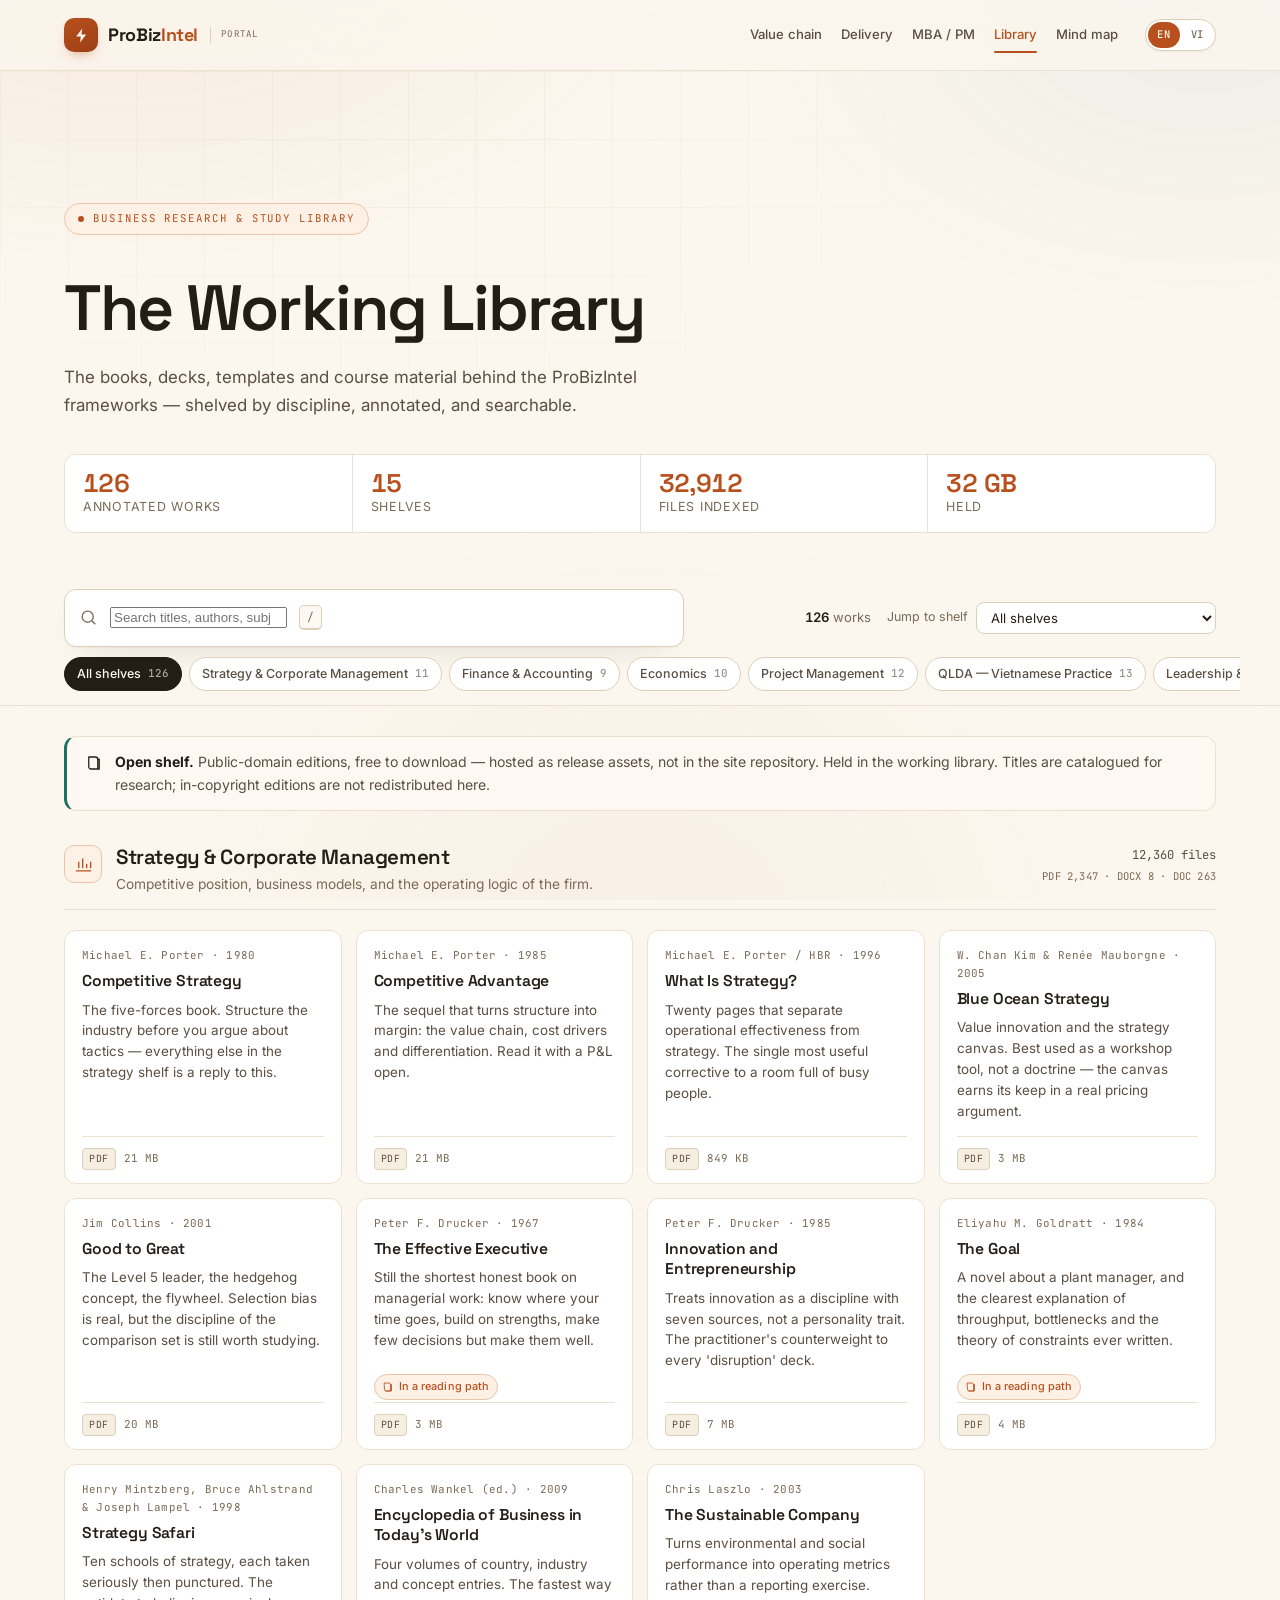
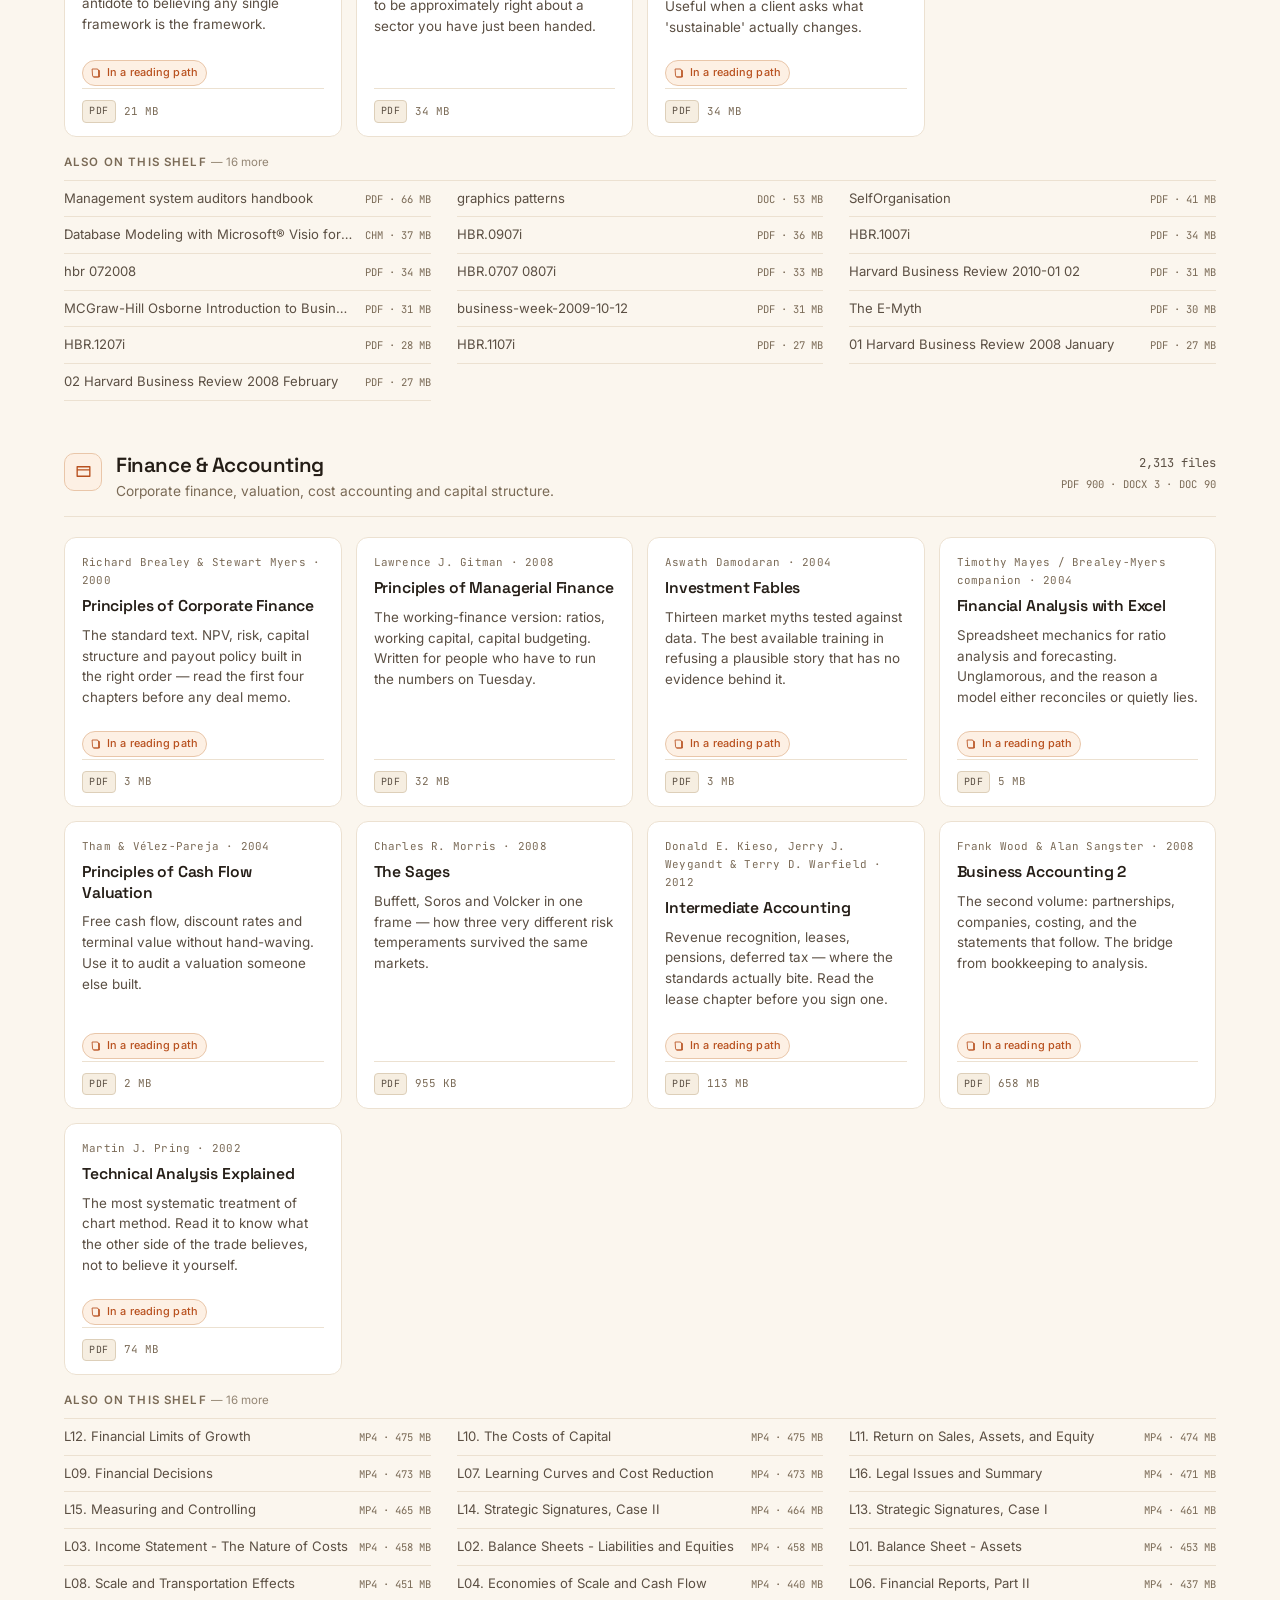
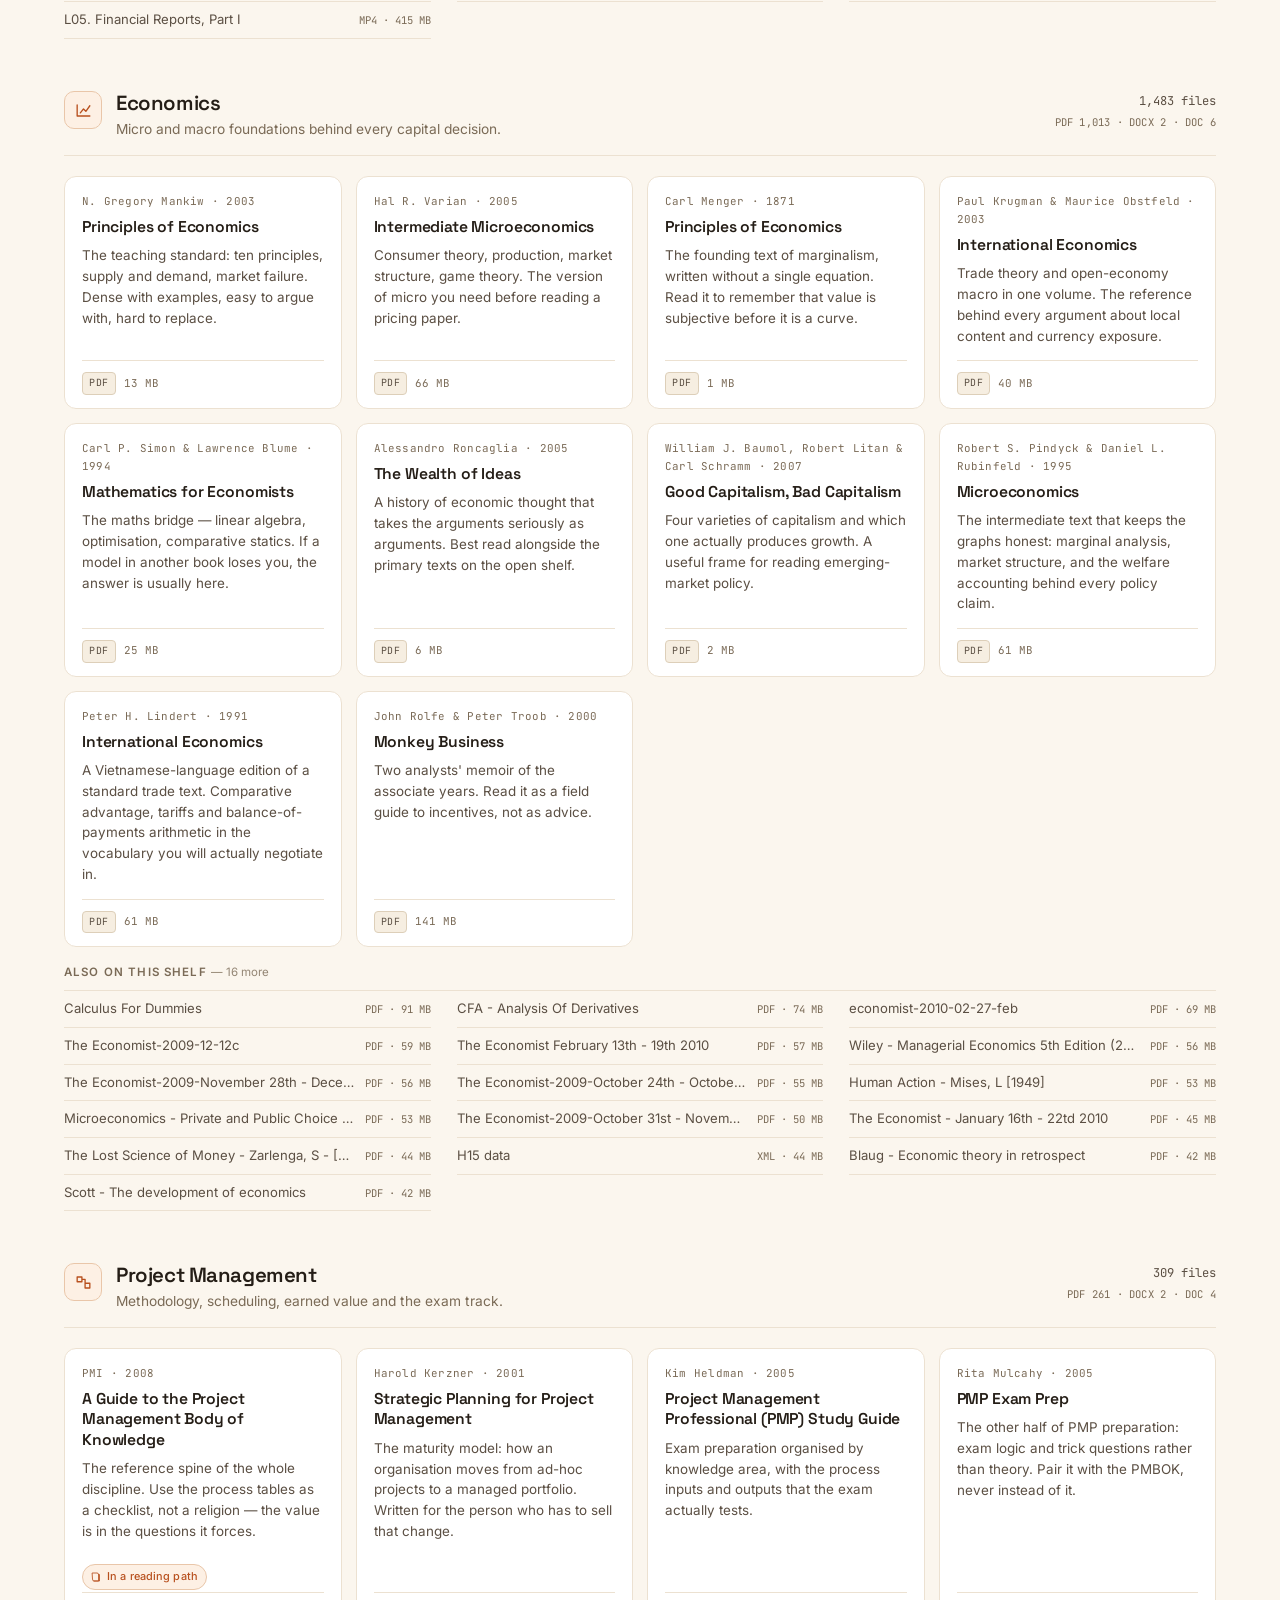
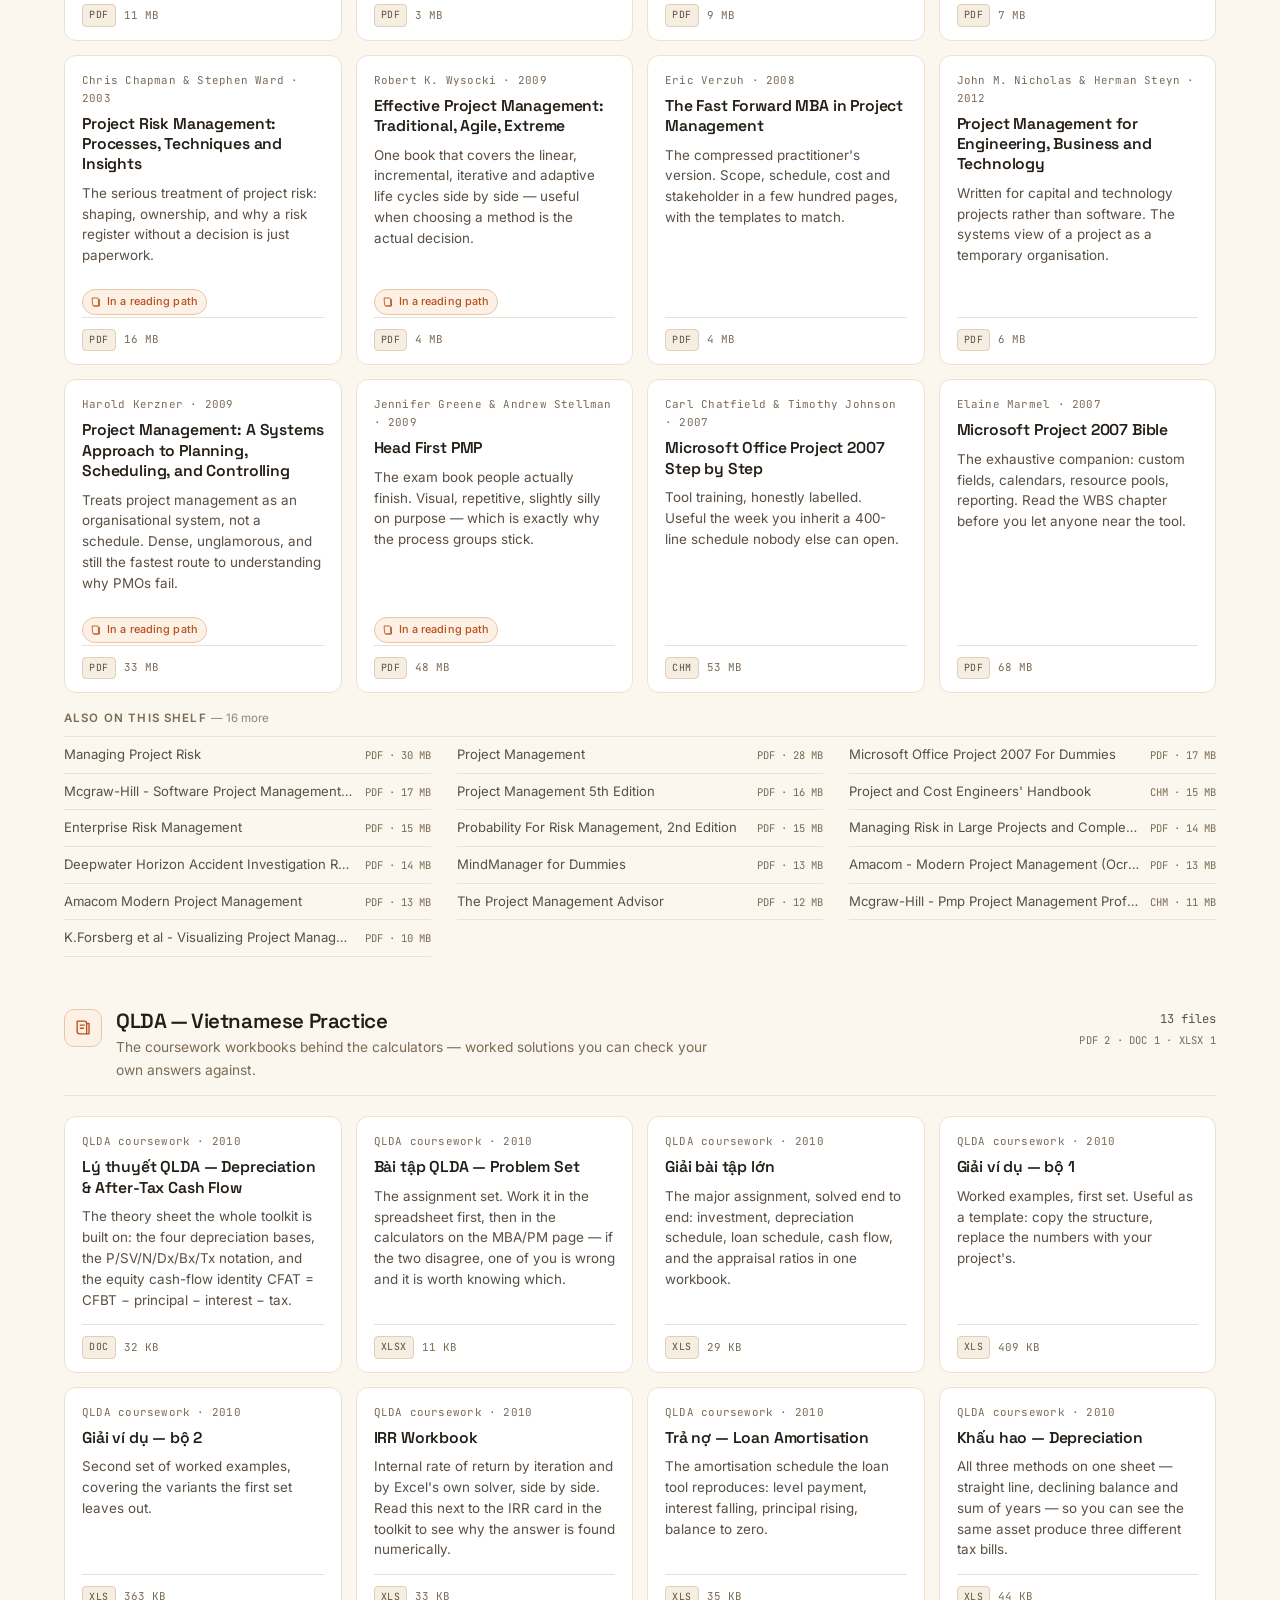
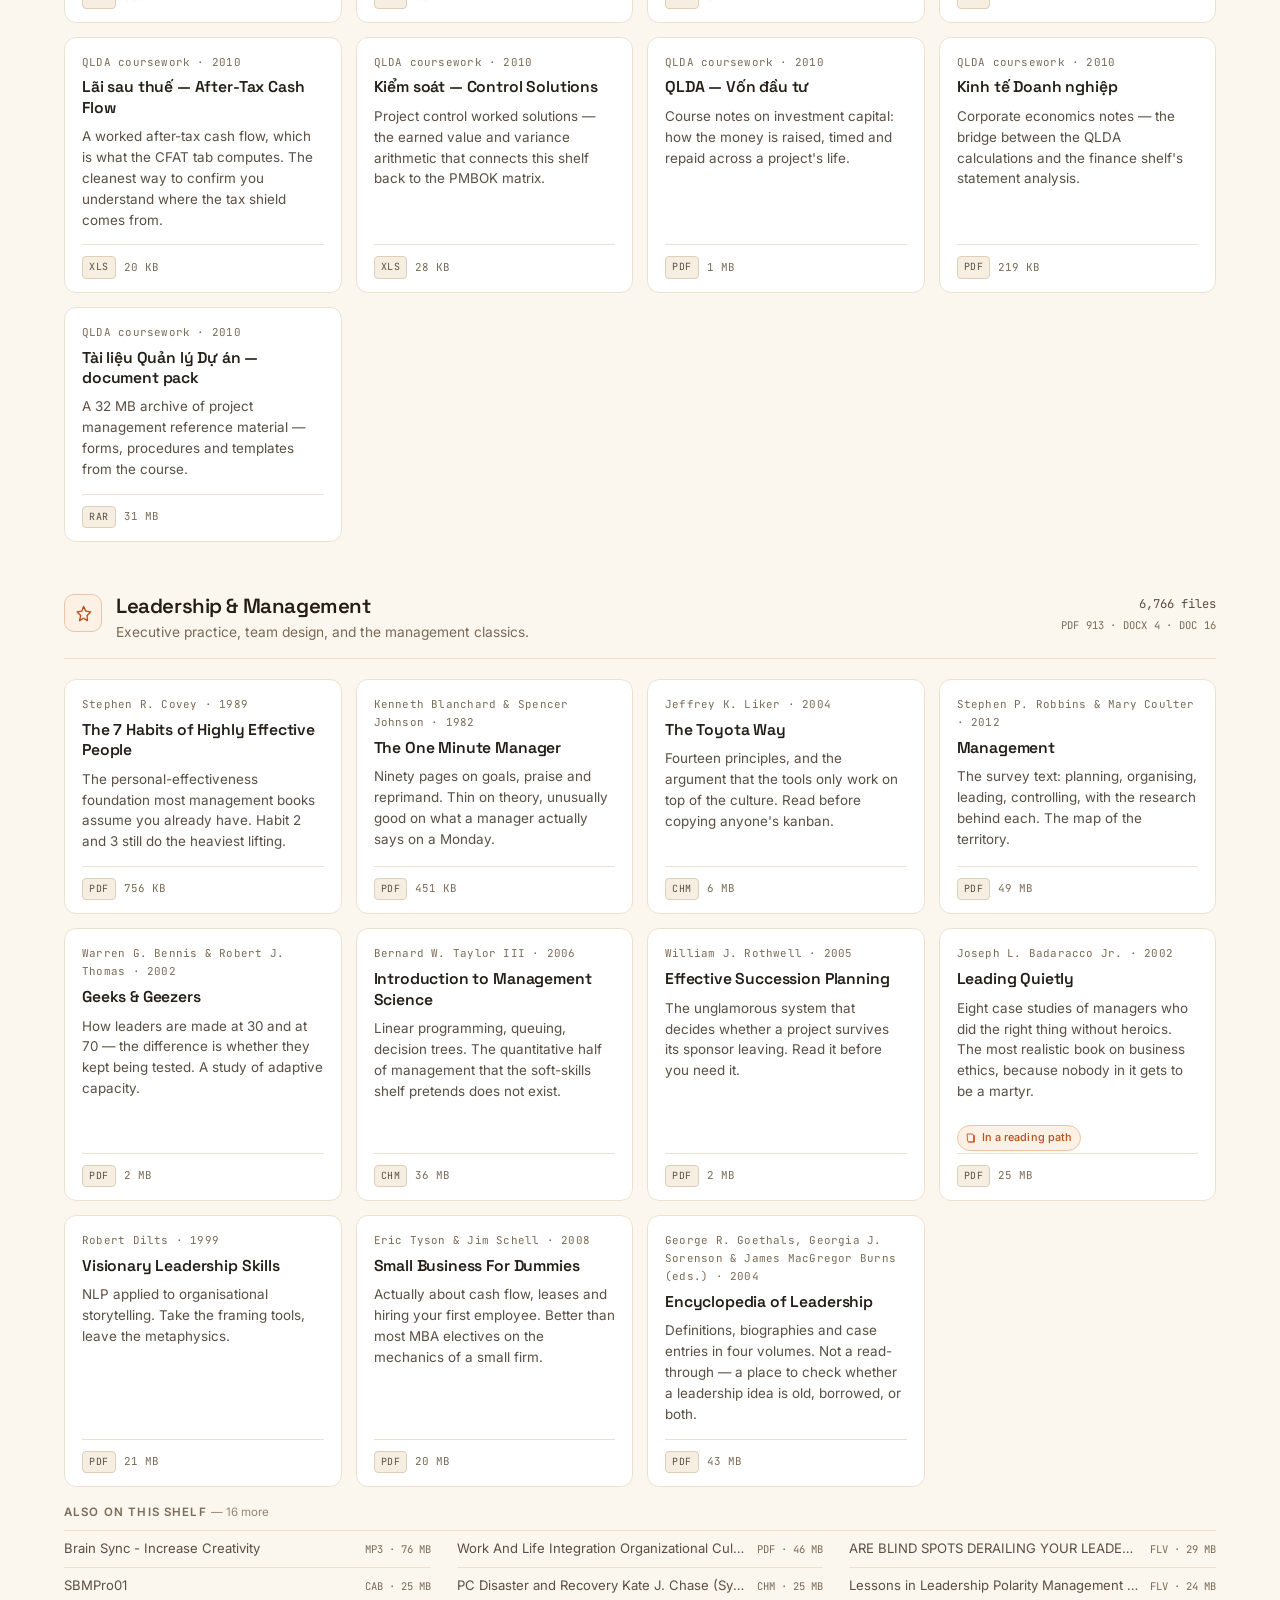
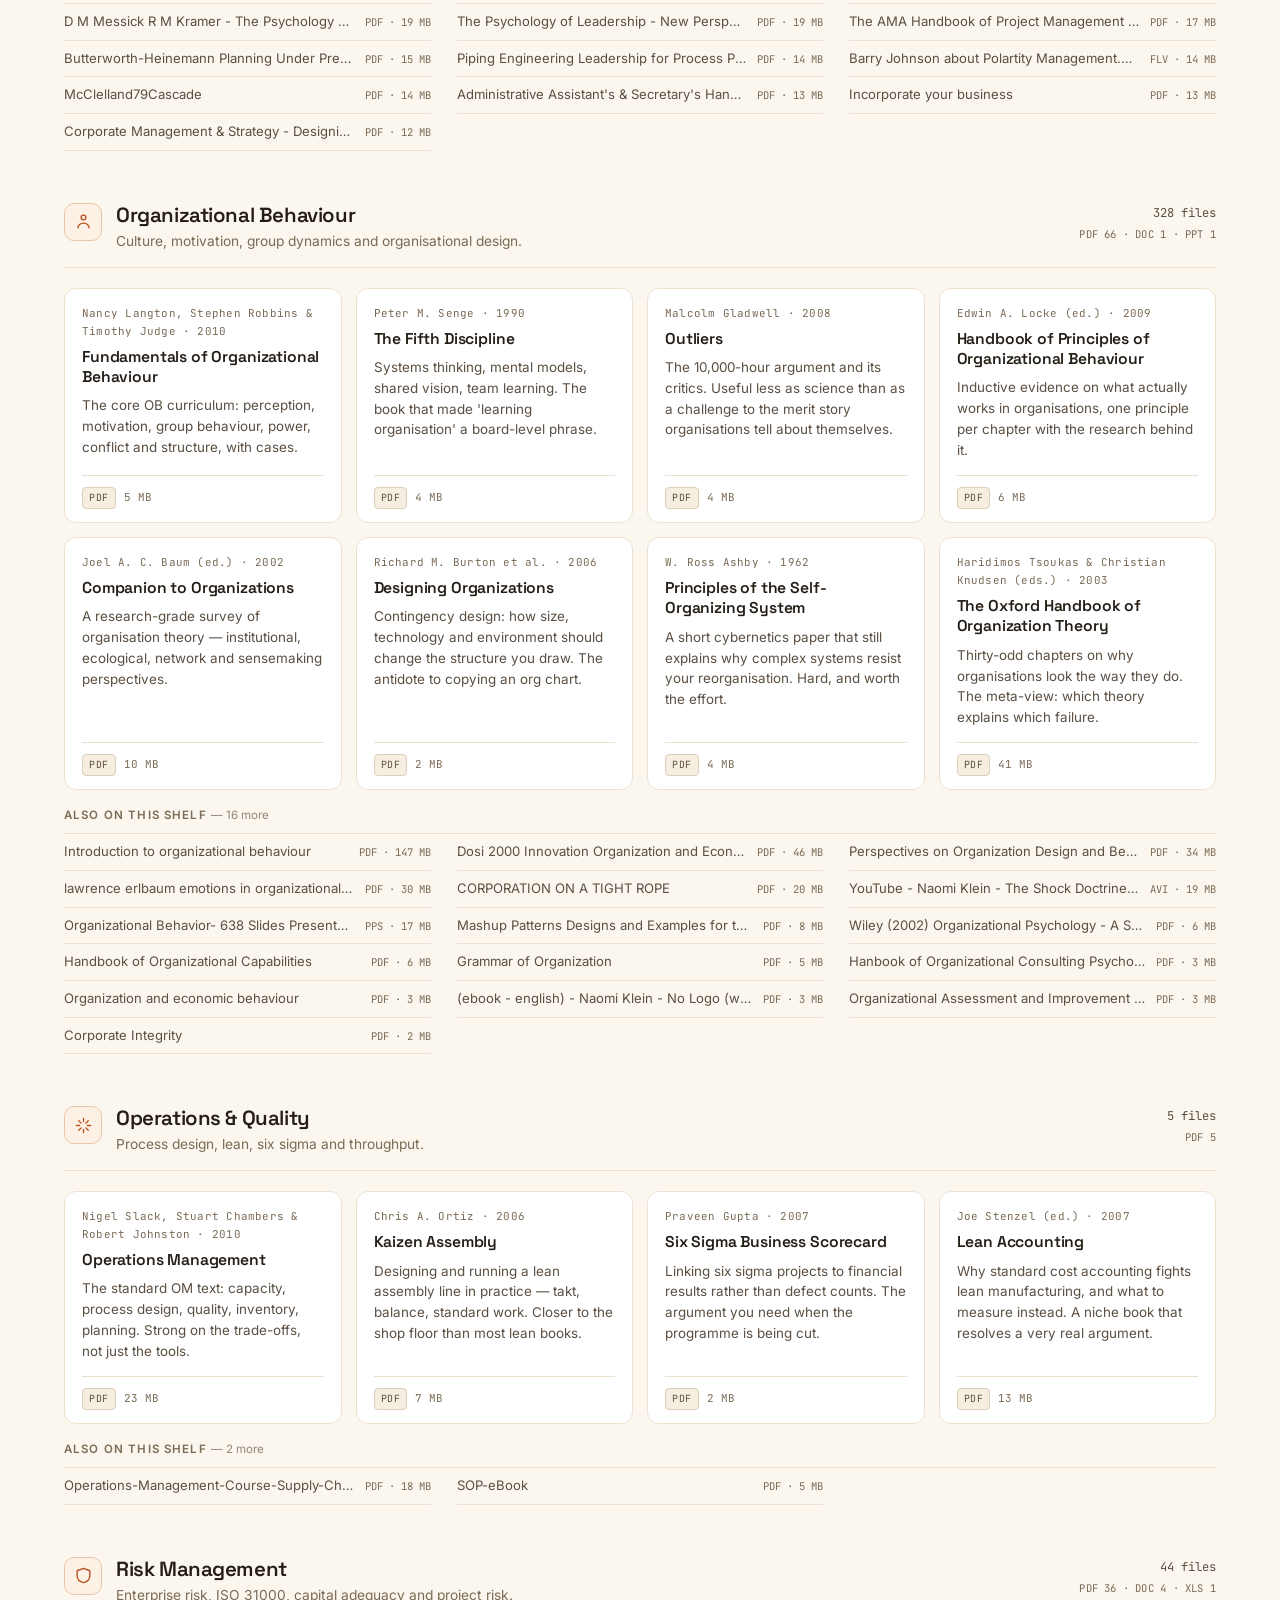
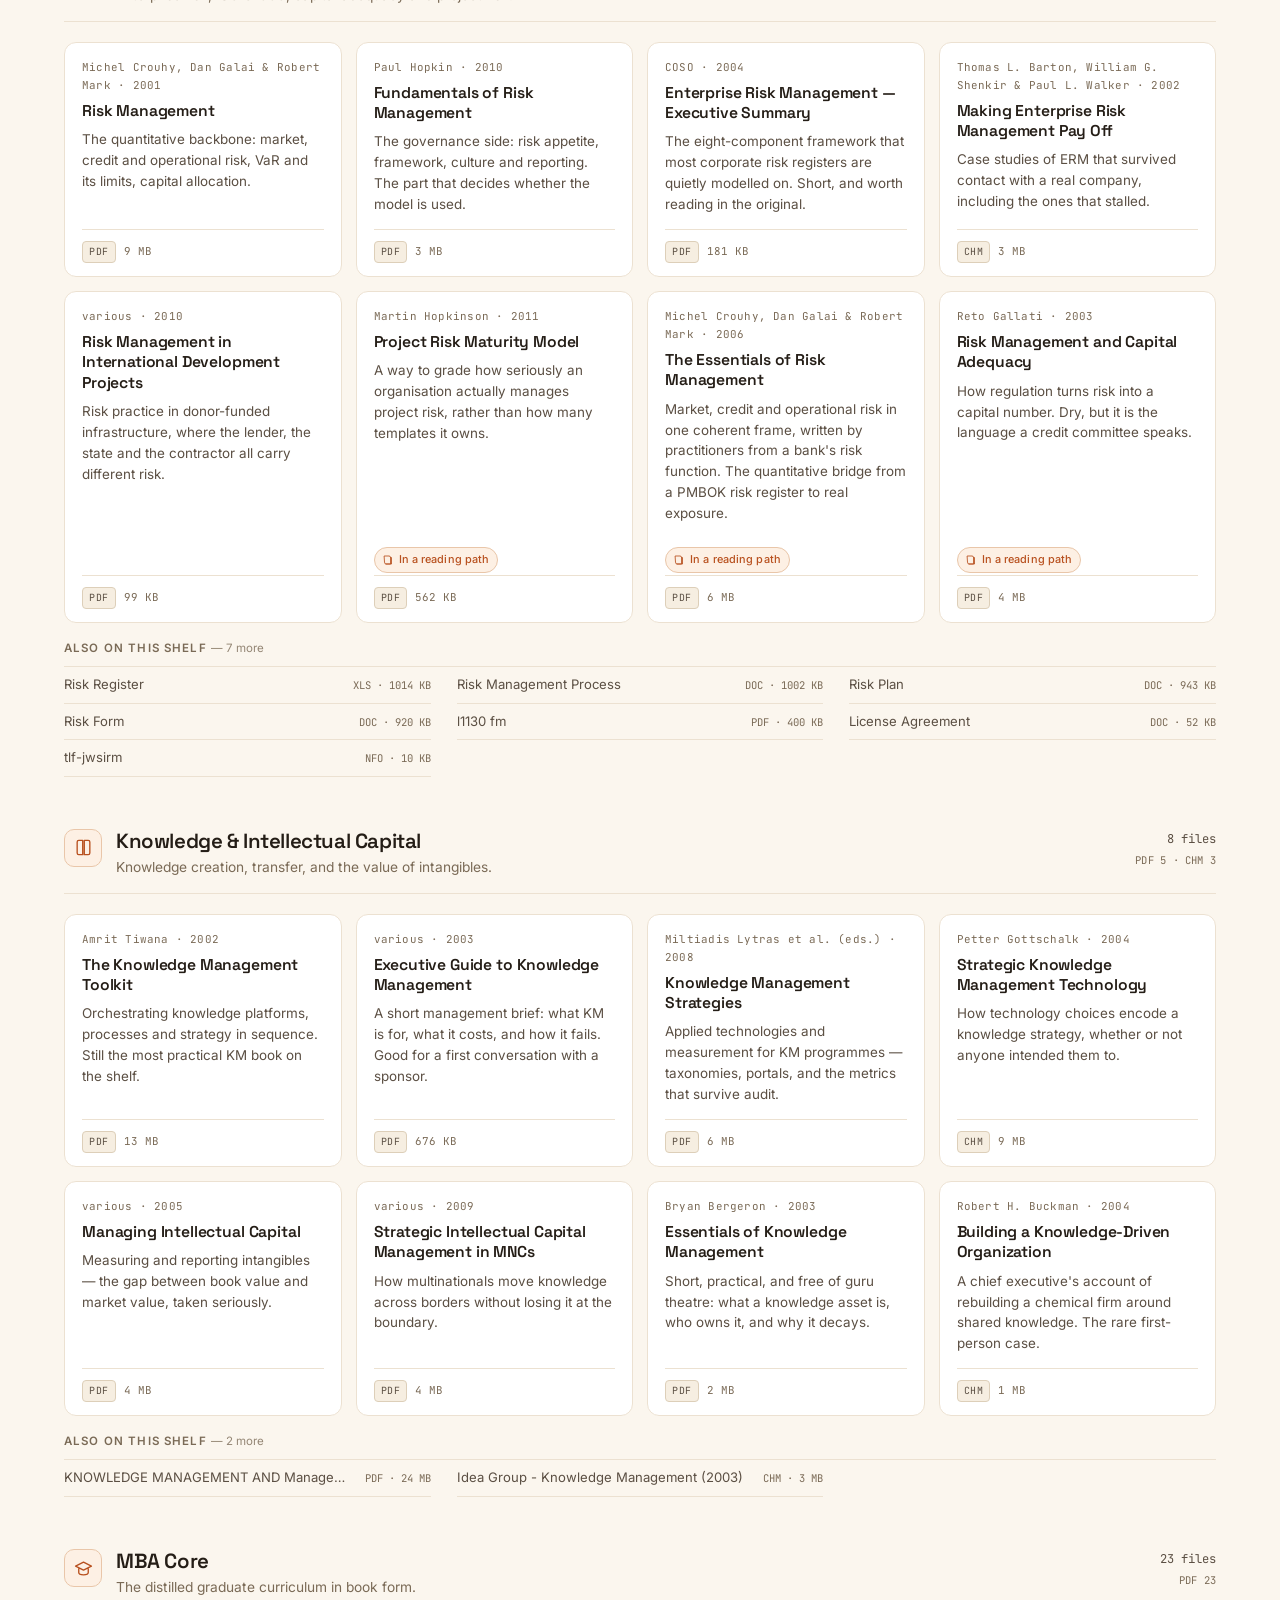
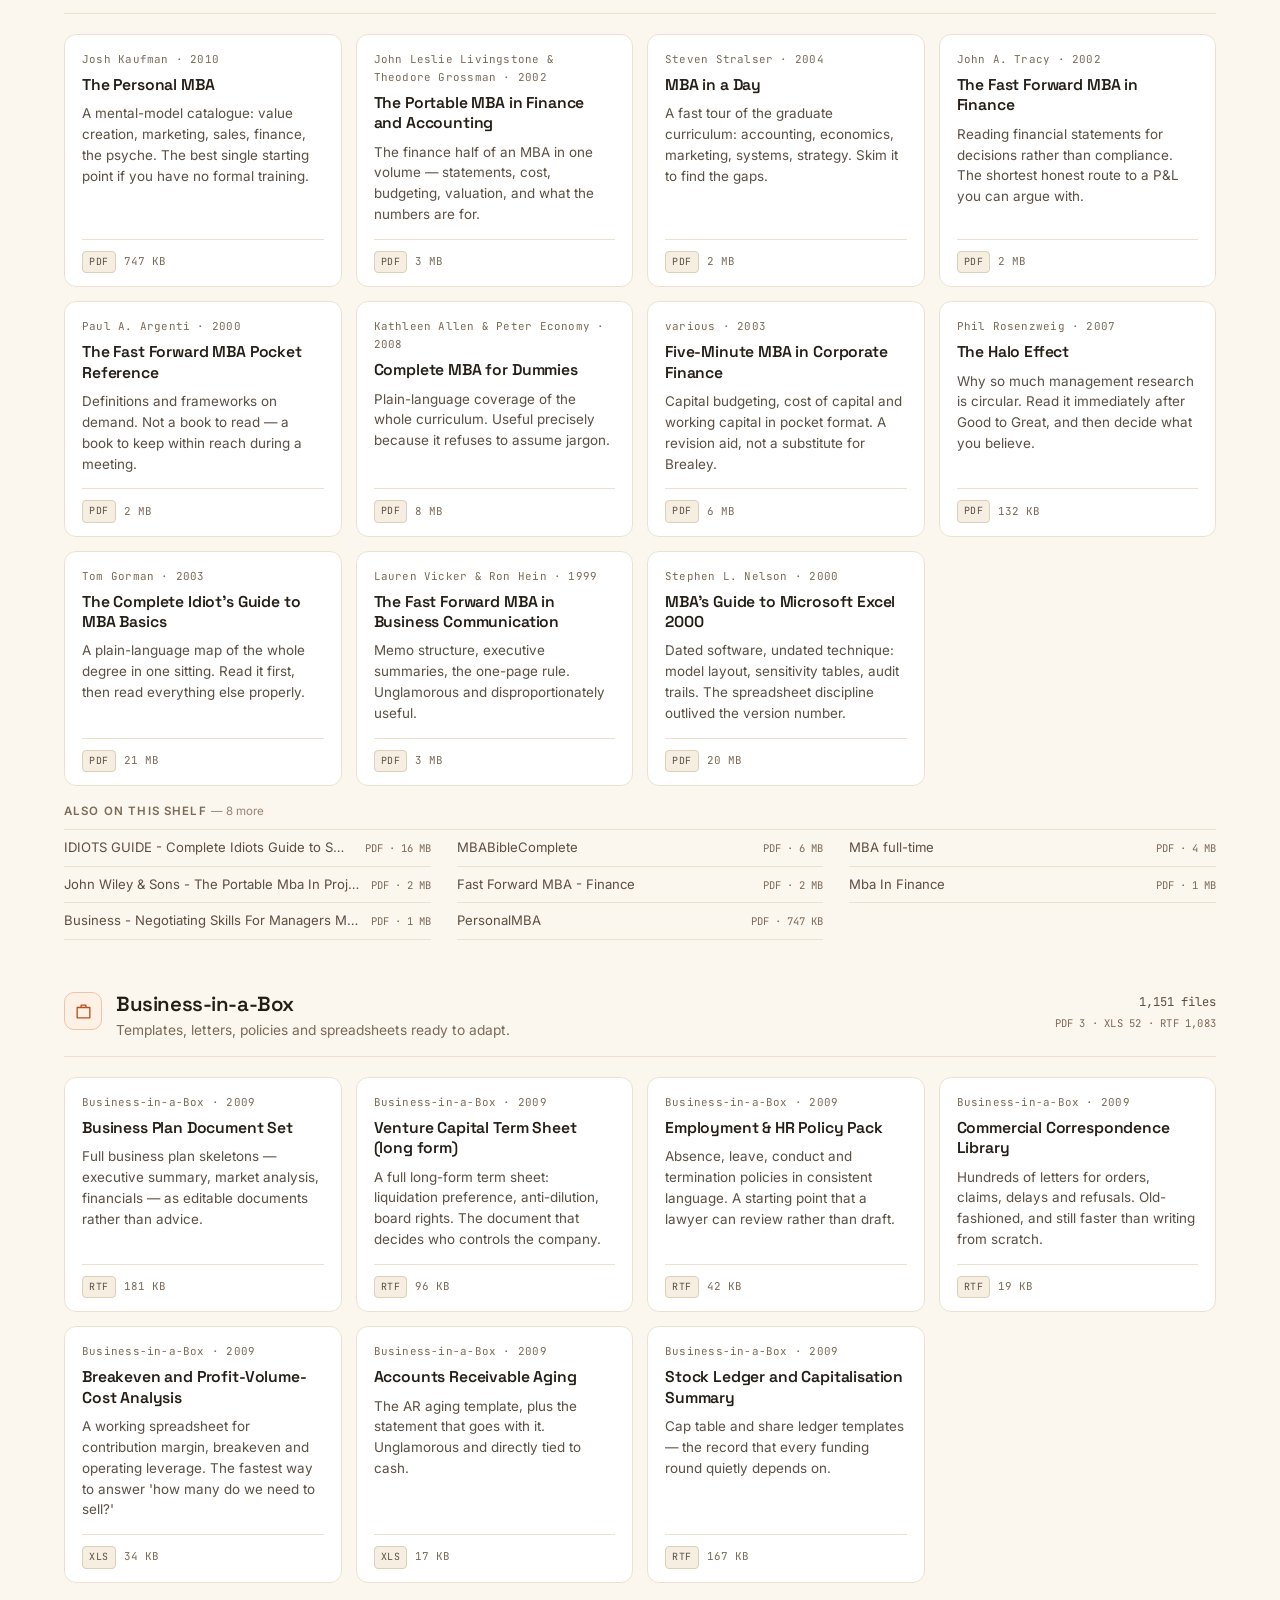
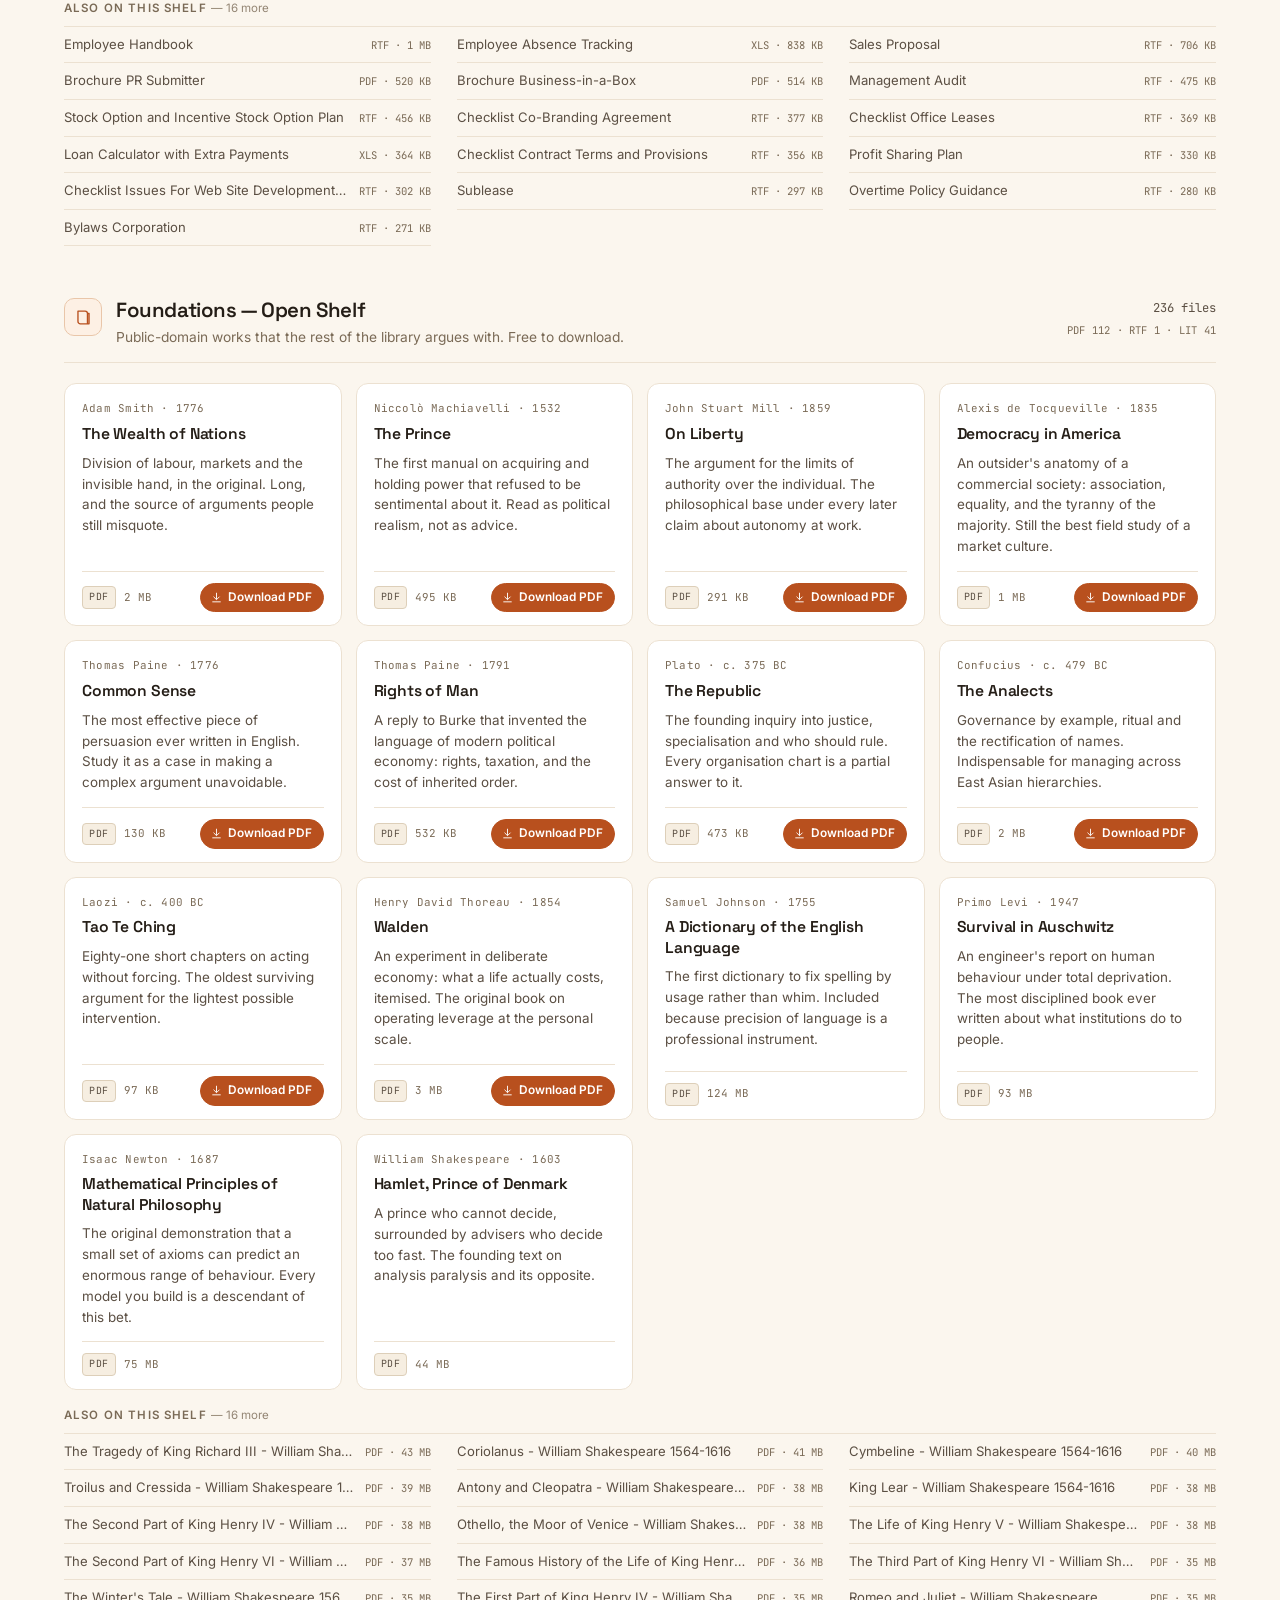
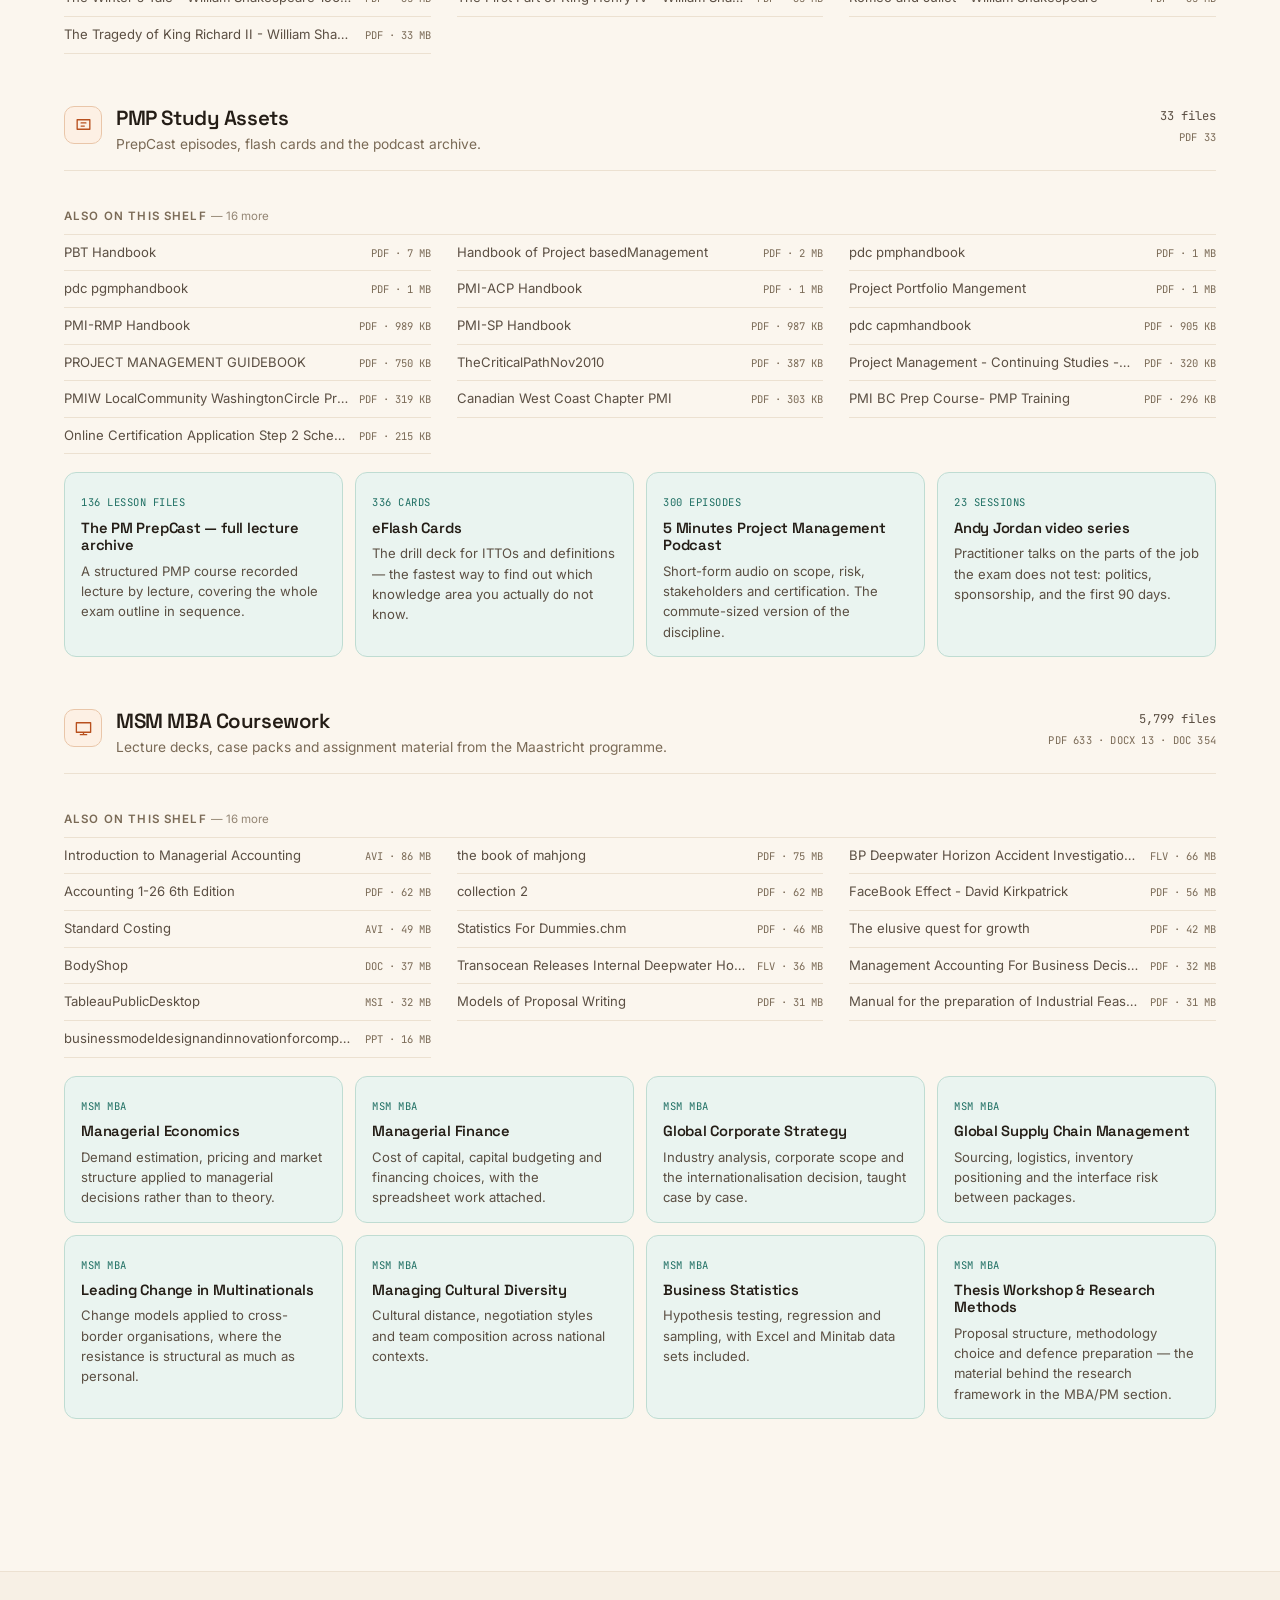
==== commit 3ad8319f: "Stop works appearing twice and link library cards back to reading paths Also-on-shelf duplicates - A" ====
--- a/books/index.html
+++ b/books/index.html
@@ -130,6 +130,7 @@
         <span class="work-meta">Michael E. Porter · 1980</span>
         <h3>Competitive Strategy</h3>
         <p>The five-forces book. Structure the industry before you argue about tactics — everything else in the strategy shelf is a reply to this.</p>
+        
         <div class="work-foot">
           <span class="fmt-badge">PDF</span>
           <span class="work-size">21 MB</span>
@@ -140,6 +141,7 @@
         <span class="work-meta">Michael E. Porter · 1985</span>
         <h3>Competitive Advantage</h3>
         <p>The sequel that turns structure into margin: the value chain, cost drivers and differentiation. Read it with a P&amp;L open.</p>
+        
         <div class="work-foot">
           <span class="fmt-badge">PDF</span>
           <span class="work-size">21 MB</span>
@@ -150,6 +152,7 @@
         <span class="work-meta">Michael E. Porter / HBR · 1996</span>
         <h3>What Is Strategy?</h3>
         <p>Twenty pages that separate operational effectiveness from strategy. The single most useful corrective to a room full of busy people.</p>
+        
         <div class="work-foot">
           <span class="fmt-badge">PDF</span>
           <span class="work-size">849 KB</span>
@@ -160,6 +163,7 @@
         <span class="work-meta">W. Chan Kim &amp; Renée Mauborgne · 2005</span>
         <h3>Blue Ocean Strategy</h3>
         <p>Value innovation and the strategy canvas. Best used as a workshop tool, not a doctrine — the canvas earns its keep in a real pricing argument.</p>
+        
         <div class="work-foot">
           <span class="fmt-badge">PDF</span>
           <span class="work-size">3 MB</span>
@@ -170,6 +174,7 @@
         <span class="work-meta">Jim Collins · 2001</span>
         <h3>Good to Great</h3>
         <p>The Level 5 leader, the hedgehog concept, the flywheel. Selection bias is real, but the discipline of the comparison set is still worth studying.</p>
+        
         <div class="work-foot">
           <span class="fmt-badge">PDF</span>
           <span class="work-size">20 MB</span>
@@ -180,6 +185,7 @@
         <span class="work-meta">Peter F. Drucker · 1967</span>
         <h3>The Effective Executive</h3>
         <p>Still the shortest honest book on managerial work: know where your time goes, build on strengths, make few decisions but make them well.</p>
+        <a class="work-path" href="../MBAPM/index.html#paths"><svg class="ico"><use href="#i-book"/></svg>In a reading path</a>
         <div class="work-foot">
           <span class="fmt-badge">PDF</span>
           <span class="work-size">3 MB</span>
@@ -190,6 +196,7 @@
         <span class="work-meta">Peter F. Drucker · 1985</span>
         <h3>Innovation and Entrepreneurship</h3>
         <p>Treats innovation as a discipline with seven sources, not a personality trait. The practitioner&#x27;s counterweight to every &#x27;disruption&#x27; deck.</p>
+        
         <div class="work-foot">
           <span class="fmt-badge">PDF</span>
           <span class="work-size">7 MB</span>
@@ -200,6 +207,7 @@
         <span class="work-meta">Eliyahu M. Goldratt · 1984</span>
         <h3>The Goal</h3>
         <p>A novel about a plant manager, and the clearest explanation of throughput, bottlenecks and the theory of constraints ever written.</p>
+        <a class="work-path" href="../MBAPM/index.html#paths"><svg class="ico"><use href="#i-book"/></svg>In a reading path</a>
         <div class="work-foot">
           <span class="fmt-badge">PDF</span>
           <span class="work-size">4 MB</span>
@@ -210,6 +218,7 @@
         <span class="work-meta">Henry Mintzberg, Bruce Ahlstrand &amp; Joseph Lampel · 1998</span>
         <h3>Strategy Safari</h3>
         <p>Ten schools of strategy, each taken seriously then punctured. The antidote to believing any single framework is the framework.</p>
+        <a class="work-path" href="../MBAPM/index.html#paths"><svg class="ico"><use href="#i-book"/></svg>In a reading path</a>
         <div class="work-foot">
           <span class="fmt-badge">PDF</span>
           <span class="work-size">21 MB</span>
@@ -220,6 +229,7 @@
         <span class="work-meta">Charles Wankel (ed.) · 2009</span>
         <h3>Encyclopedia of Business in Today&#x27;s World</h3>
         <p>Four volumes of country, industry and concept entries. The fastest way to be approximately right about a sector you have just been handed.</p>
+        
         <div class="work-foot">
           <span class="fmt-badge">PDF</span>
           <span class="work-size">34 MB</span>
@@ -230,6 +240,7 @@
         <span class="work-meta">Chris Laszlo · 2003</span>
         <h3>The Sustainable Company</h3>
         <p>Turns environmental and social performance into operating metrics rather than a reporting exercise. Useful when a client asks what &#x27;sustainable&#x27; actually changes.</p>
+        <a class="work-path" href="../MBAPM/index.html#paths"><svg class="ico"><use href="#i-book"/></svg>In a reading path</a>
         <div class="work-foot">
           <span class="fmt-badge">PDF</span>
           <span class="work-size">34 MB</span>
@@ -259,6 +270,7 @@
         <span class="work-meta">Richard Brealey &amp; Stewart Myers · 2000</span>
         <h3>Principles of Corporate Finance</h3>
         <p>The standard text. NPV, risk, capital structure and payout policy built in the right order — read the first four chapters before any deal memo.</p>
+        <a class="work-path" href="../MBAPM/index.html#paths"><svg class="ico"><use href="#i-book"/></svg>In a reading path</a>
         <div class="work-foot">
           <span class="fmt-badge">PDF</span>
           <span class="work-size">3 MB</span>
@@ -269,6 +281,7 @@
         <span class="work-meta">Lawrence J. Gitman · 2008</span>
         <h3>Principles of Managerial Finance</h3>
         <p>The working-finance version: ratios, working capital, capital budgeting. Written for people who have to run the numbers on Tuesday.</p>
+        
         <div class="work-foot">
           <span class="fmt-badge">PDF</span>
           <span class="work-size">32 MB</span>
@@ -279,6 +292,7 @@
         <span class="work-meta">Aswath Damodaran · 2004</span>
         <h3>Investment Fables</h3>
         <p>Thirteen market myths tested against data. The best available training in refusing a plausible story that has no evidence behind it.</p>
+        <a class="work-path" href="../MBAPM/index.html#paths"><svg class="ico"><use href="#i-book"/></svg>In a reading path</a>
         <div class="work-foot">
           <span class="fmt-badge">PDF</span>
           <span class="work-size">3 MB</span>
@@ -289,6 +303,7 @@
         <span class="work-meta">Timothy Mayes / Brealey-Myers companion · 2004</span>
         <h3>Financial Analysis with Excel</h3>
         <p>Spreadsheet mechanics for ratio analysis and forecasting. Unglamorous, and the reason a model either reconciles or quietly lies.</p>
+        <a class="work-path" href="../MBAPM/index.html#paths"><svg class="ico"><use href="#i-book"/></svg>In a reading path</a>
         <div class="work-foot">
           <span class="fmt-badge">PDF</span>
           <span class="work-size">5 MB</span>
@@ -299,6 +314,7 @@
         <span class="work-meta">Tham &amp; Vélez-Pareja · 2004</span>
         <h3>Principles of Cash Flow Valuation</h3>
         <p>Free cash flow, discount rates and terminal value without hand-waving. Use it to audit a valuation someone else built.</p>
+        <a class="work-path" href="../MBAPM/index.html#paths"><svg class="ico"><use href="#i-book"/></svg>In a reading path</a>
         <div class="work-foot">
           <span class="fmt-badge">PDF</span>
           <span class="work-size">2 MB</span>
@@ -309,6 +325,7 @@
         <span class="work-meta">Charles R. Morris · 2008</span>
         <h3>The Sages</h3>
         <p>Buffett, Soros and Volcker in one frame — how three very different risk temperaments survived the same markets.</p>
+        
         <div class="work-foot">
           <span class="fmt-badge">PDF</span>
           <span class="work-size">955 KB</span>
@@ -319,6 +336,7 @@
         <span class="work-meta">Donald E. Kieso, Jerry J. Weygandt &amp; Terry D. Warfield · 2012</span>
         <h3>Intermediate Accounting</h3>
         <p>Revenue recognition, leases, pensions, deferred tax — where the standards actually bite. Read the lease chapter before you sign one.</p>
+        <a class="work-path" href="../MBAPM/index.html#paths"><svg class="ico"><use href="#i-book"/></svg>In a reading path</a>
         <div class="work-foot">
           <span class="fmt-badge">PDF</span>
           <span class="work-size">113 MB</span>
@@ -329,6 +347,7 @@
         <span class="work-meta">Frank Wood &amp; Alan Sangster · 2008</span>
         <h3>Business Accounting 2</h3>
         <p>The second volume: partnerships, companies, costing, and the statements that follow. The bridge from bookkeeping to analysis.</p>
+        <a class="work-path" href="../MBAPM/index.html#paths"><svg class="ico"><use href="#i-book"/></svg>In a reading path</a>
         <div class="work-foot">
           <span class="fmt-badge">PDF</span>
           <span class="work-size">658 MB</span>
@@ -339,6 +358,7 @@
         <span class="work-meta">Martin J. Pring · 2002</span>
         <h3>Technical Analysis Explained</h3>
         <p>The most systematic treatment of chart method. Read it to know what the other side of the trade believes, not to believe it yourself.</p>
+        <a class="work-path" href="../MBAPM/index.html#paths"><svg class="ico"><use href="#i-book"/></svg>In a reading path</a>
         <div class="work-foot">
           <span class="fmt-badge">PDF</span>
           <span class="work-size">74 MB</span>
@@ -368,6 +388,7 @@
         <span class="work-meta">N. Gregory Mankiw · 2003</span>
         <h3>Principles of Economics</h3>
         <p>The teaching standard: ten principles, supply and demand, market failure. Dense with examples, easy to argue with, hard to replace.</p>
+        
         <div class="work-foot">
           <span class="fmt-badge">PDF</span>
           <span class="work-size">13 MB</span>
@@ -378,6 +399,7 @@
         <span class="work-meta">Hal R. Varian · 2005</span>
         <h3>Intermediate Microeconomics</h3>
         <p>Consumer theory, production, market structure, game theory. The version of micro you need before reading a pricing paper.</p>
+        
         <div class="work-foot">
           <span class="fmt-badge">PDF</span>
           <span class="work-size">66 MB</span>
@@ -388,6 +410,7 @@
         <span class="work-meta">Carl Menger · 1871</span>
         <h3>Principles of Economics</h3>
         <p>The founding text of marginalism, written without a single equation. Read it to remember that value is subjective before it is a curve.</p>
+        
         <div class="work-foot">
           <span class="fmt-badge">PDF</span>
           <span class="work-size">1 MB</span>
@@ -398,6 +421,7 @@
         <span class="work-meta">Paul Krugman &amp; Maurice Obstfeld · 2003</span>
         <h3>International Economics</h3>
         <p>Trade theory and open-economy macro in one volume. The reference behind every argument about local content and currency exposure.</p>
+        
         <div class="work-foot">
           <span class="fmt-badge">PDF</span>
           <span class="work-size">40 MB</span>
@@ -408,6 +432,7 @@
         <span class="work-meta">Carl P. Simon &amp; Lawrence Blume · 1994</span>
         <h3>Mathematics for Economists</h3>
         <p>The maths bridge — linear algebra, optimisation, comparative statics. If a model in another book loses you, the answer is usually here.</p>
+        
         <div class="work-foot">
           <span class="fmt-badge">PDF</span>
           <span class="work-size">25 MB</span>
@@ -418,6 +443,7 @@
         <span class="work-meta">Alessandro Roncaglia · 2005</span>
         <h3>The Wealth of Ideas</h3>
         <p>A history of economic thought that takes the arguments seriously as arguments. Best read alongside the primary texts on the open shelf.</p>
+        
         <div class="work-foot">
           <span class="fmt-badge">PDF</span>
           <span class="work-size">6 MB</span>
@@ -428,6 +454,7 @@
         <span class="work-meta">William J. Baumol, Robert Litan &amp; Carl Schramm · 2007</span>
         <h3>Good Capitalism, Bad Capitalism</h3>
         <p>Four varieties of capitalism and which one actually produces growth. A useful frame for reading emerging-market policy.</p>
+        
         <div class="work-foot">
           <span class="fmt-badge">PDF</span>
           <span class="work-size">2 MB</span>
@@ -438,6 +465,7 @@
         <span class="work-meta">Robert S. Pindyck &amp; Daniel L. Rubinfeld · 1995</span>
         <h3>Microeconomics</h3>
         <p>The intermediate text that keeps the graphs honest: marginal analysis, market structure, and the welfare accounting behind every policy claim.</p>
+        
         <div class="work-foot">
           <span class="fmt-badge">PDF</span>
           <span class="work-size">61 MB</span>
@@ -448,6 +476,7 @@
         <span class="work-meta">Peter H. Lindert · 1991</span>
         <h3>International Economics</h3>
         <p>A Vietnamese-language edition of a standard trade text. Comparative advantage, tariffs and balance-of-payments arithmetic in the vocabulary you will actually negotiate in.</p>
+        
         <div class="work-foot">
           <span class="fmt-badge">PDF</span>
           <span class="work-size">61 MB</span>
@@ -458,6 +487,7 @@
         <span class="work-meta">John Rolfe &amp; Peter Troob · 2000</span>
         <h3>Monkey Business</h3>
         <p>Two analysts&#x27; memoir of the associate years. Read it as a field guide to incentives, not as advice.</p>
+        
         <div class="work-foot">
           <span class="fmt-badge">PDF</span>
           <span class="work-size">141 MB</span>
@@ -467,7 +497,7 @@
     </div>
     <div class="also">
       <p class="also-head">Also on this shelf <span>— 16 more</span></p>
-      <ul class="also-list">        <li><span class="also-t">Calculus For Dummies</span><span class="also-f">PDF · 91 MB</span></li>        <li><span class="also-t">CFA - Analysis Of Derivatives</span><span class="also-f">PDF · 74 MB</span></li>        <li><span class="also-t">economist-2010-02-27-feb</span><span class="also-f">PDF · 69 MB</span></li>        <li><span class="also-t">The Economist-2009-12-12c</span><span class="also-f">PDF · 59 MB</span></li>        <li><span class="also-t">The Economist February 13th - 19th 2010</span><span class="also-f">PDF · 57 MB</span></li>        <li><span class="also-t">Wiley - Managerial Economics 5th Edition (2005)</span><span class="also-f">PDF · 56 MB</span></li>        <li><span class="also-t">The Economist-2009-November 28th - December 4th</span><span class="also-f">PDF · 56 MB</span></li>        <li><span class="also-t">The Economist-2009-October 24th - October 30th</span><span class="also-f">PDF · 55 MB</span></li>        <li><span class="also-t">Human Action - Mises, L [1949]</span><span class="also-f">PDF · 53 MB</span></li>        <li><span class="also-t">Microeconomics - Private and Public Choice 11th ed - Gwartney, J [2006]</span><span class="also-f">PDF · 53 MB</span></li>        <li><span class="also-t">The Economist-2009-October 31st - November 6th</span><span class="also-f">PDF · 50 MB</span></li>        <li><span class="also-t">The Economist - January 16th - 22td 2010</span><span class="also-f">PDF · 45 MB</span></li>        <li><span class="also-t">The Lost Science of Money - Zarlenga, S - [2002]</span><span class="also-f">PDF · 44 MB</span></li>        <li><span class="also-t">H15 data</span><span class="also-f">XML · 44 MB</span></li>        <li><span class="also-t">Prentice Hall - Pindyck, Rubinfeld. Microeconomics.3ed</span><span class="also-f">PDF · 44 MB</span></li>        <li><span class="also-t">Blaug - Economic theory in retrospect</span><span class="also-f">PDF · 42 MB</span></li>      </ul>
+      <ul class="also-list">        <li><span class="also-t">Calculus For Dummies</span><span class="also-f">PDF · 91 MB</span></li>        <li><span class="also-t">CFA - Analysis Of Derivatives</span><span class="also-f">PDF · 74 MB</span></li>        <li><span class="also-t">economist-2010-02-27-feb</span><span class="also-f">PDF · 69 MB</span></li>        <li><span class="also-t">The Economist-2009-12-12c</span><span class="also-f">PDF · 59 MB</span></li>        <li><span class="also-t">The Economist February 13th - 19th 2010</span><span class="also-f">PDF · 57 MB</span></li>        <li><span class="also-t">Wiley - Managerial Economics 5th Edition (2005)</span><span class="also-f">PDF · 56 MB</span></li>        <li><span class="also-t">The Economist-2009-November 28th - December 4th</span><span class="also-f">PDF · 56 MB</span></li>        <li><span class="also-t">The Economist-2009-October 24th - October 30th</span><span class="also-f">PDF · 55 MB</span></li>        <li><span class="also-t">Human Action - Mises, L [1949]</span><span class="also-f">PDF · 53 MB</span></li>        <li><span class="also-t">Microeconomics - Private and Public Choice 11th ed - Gwartney, J [2006]</span><span class="also-f">PDF · 53 MB</span></li>        <li><span class="also-t">The Economist-2009-October 31st - November 6th</span><span class="also-f">PDF · 50 MB</span></li>        <li><span class="also-t">The Economist - January 16th - 22td 2010</span><span class="also-f">PDF · 45 MB</span></li>        <li><span class="also-t">The Lost Science of Money - Zarlenga, S - [2002]</span><span class="also-f">PDF · 44 MB</span></li>        <li><span class="also-t">H15 data</span><span class="also-f">XML · 44 MB</span></li>        <li><span class="also-t">Blaug - Economic theory in retrospect</span><span class="also-f">PDF · 42 MB</span></li>        <li><span class="also-t">Scott - The development of economics</span><span class="also-f">PDF · 42 MB</span></li>      </ul>
     </div>
   </section>
   <section class="shelf" id="shelf-project-management" data-shelf="project-management">
@@ -487,6 +517,7 @@
         <span class="work-meta">PMI · 2008</span>
         <h3>A Guide to the Project Management Body of Knowledge</h3>
         <p>The reference spine of the whole discipline. Use the process tables as a checklist, not a religion — the value is in the questions it forces.</p>
+        <a class="work-path" href="../MBAPM/index.html#paths"><svg class="ico"><use href="#i-book"/></svg>In a reading path</a>
         <div class="work-foot">
           <span class="fmt-badge">PDF</span>
           <span class="work-size">11 MB</span>
@@ -497,6 +528,7 @@
         <span class="work-meta">Harold Kerzner · 2001</span>
         <h3>Strategic Planning for Project Management</h3>
         <p>The maturity model: how an organisation moves from ad-hoc projects to a managed portfolio. Written for the person who has to sell that change.</p>
+        
         <div class="work-foot">
           <span class="fmt-badge">PDF</span>
           <span class="work-size">3 MB</span>
@@ -507,6 +539,7 @@
         <span class="work-meta">Kim Heldman · 2005</span>
         <h3>Project Management Professional (PMP) Study Guide</h3>
         <p>Exam preparation organised by knowledge area, with the process inputs and outputs that the exam actually tests.</p>
+        
         <div class="work-foot">
           <span class="fmt-badge">PDF</span>
           <span class="work-size">9 MB</span>
@@ -517,6 +550,7 @@
         <span class="work-meta">Rita Mulcahy · 2005</span>
         <h3>PMP Exam Prep</h3>
         <p>The other half of PMP preparation: exam logic and trick questions rather than theory. Pair it with the PMBOK, never instead of it.</p>
+        
         <div class="work-foot">
           <span class="fmt-badge">PDF</span>
           <span class="work-size">7 MB</span>
@@ -527,6 +561,7 @@
         <span class="work-meta">Chris Chapman &amp; Stephen Ward · 2003</span>
         <h3>Project Risk Management: Processes, Techniques and Insights</h3>
         <p>The serious treatment of project risk: shaping, ownership, and why a risk register without a decision is just paperwork.</p>
+        <a class="work-path" href="../MBAPM/index.html#paths"><svg class="ico"><use href="#i-book"/></svg>In a reading path</a>
         <div class="work-foot">
           <span class="fmt-badge">PDF</span>
           <span class="work-size">16 MB</span>
@@ -537,6 +572,7 @@
         <span class="work-meta">Robert K. Wysocki · 2009</span>
         <h3>Effective Project Management: Traditional, Agile, Extreme</h3>
         <p>One book that covers the linear, incremental, iterative and adaptive life cycles side by side — useful when choosing a method is the actual decision.</p>
+        <a class="work-path" href="../MBAPM/index.html#paths"><svg class="ico"><use href="#i-book"/></svg>In a reading path</a>
         <div class="work-foot">
           <span class="fmt-badge">PDF</span>
           <span class="work-size">4 MB</span>
@@ -547,6 +583,7 @@
         <span class="work-meta">Eric Verzuh · 2008</span>
         <h3>The Fast Forward MBA in Project Management</h3>
         <p>The compressed practitioner&#x27;s version. Scope, schedule, cost and stakeholder in a few hundred pages, with the templates to match.</p>
+        
         <div class="work-foot">
           <span class="fmt-badge">PDF</span>
           <span class="work-size">4 MB</span>
@@ -557,6 +594,7 @@
         <span class="work-meta">John M. Nicholas &amp; Herman Steyn · 2012</span>
         <h3>Project Management for Engineering, Business and Technology</h3>
         <p>Written for capital and technology projects rather than software. The systems view of a project as a temporary organisation.</p>
+        
         <div class="work-foot">
           <span class="fmt-badge">PDF</span>
           <span class="work-size">6 MB</span>
@@ -567,6 +605,7 @@
         <span class="work-meta">Harold Kerzner · 2009</span>
         <h3>Project Management: A Systems Approach to Planning, Scheduling, and Controlling</h3>
         <p>Treats project management as an organisational system, not a schedule. Dense, unglamorous, and still the fastest route to understanding why PMOs fail.</p>
+        <a class="work-path" href="../MBAPM/index.html#paths"><svg class="ico"><use href="#i-book"/></svg>In a reading path</a>
         <div class="work-foot">
           <span class="fmt-badge">PDF</span>
           <span class="work-size">33 MB</span>
@@ -577,6 +616,7 @@
         <span class="work-meta">Jennifer Greene &amp; Andrew Stellman · 2009</span>
         <h3>Head First PMP</h3>
         <p>The exam book people actually finish. Visual, repetitive, slightly silly on purpose — which is exactly why the process groups stick.</p>
+        <a class="work-path" href="../MBAPM/index.html#paths"><svg class="ico"><use href="#i-book"/></svg>In a reading path</a>
         <div class="work-foot">
           <span class="fmt-badge">PDF</span>
           <span class="work-size">48 MB</span>
@@ -587,6 +627,7 @@
         <span class="work-meta">Carl Chatfield &amp; Timothy Johnson · 2007</span>
         <h3>Microsoft Office Project 2007 Step by Step</h3>
         <p>Tool training, honestly labelled. Useful the week you inherit a 400-line schedule nobody else can open.</p>
+        
         <div class="work-foot">
           <span class="fmt-badge">CHM</span>
           <span class="work-size">53 MB</span>
@@ -597,6 +638,7 @@
         <span class="work-meta">Elaine Marmel · 2007</span>
         <h3>Microsoft Project 2007 Bible</h3>
         <p>The exhaustive companion: custom fields, calendars, resource pools, reporting. Read the WBS chapter before you let anyone near the tool.</p>
+        
         <div class="work-foot">
           <span class="fmt-badge">PDF</span>
           <span class="work-size">68 MB</span>
@@ -606,7 +648,7 @@
     </div>
     <div class="also">
       <p class="also-head">Also on this shelf <span>— 16 more</span></p>
-      <ul class="also-list">        <li><span class="also-t">Wiley - Project Management - A Systems Approach to Planning, Scheduling, and Controlling (2001)</span><span class="also-f">PDF · 33 MB</span></li>        <li><span class="also-t">Managing Project Risk</span><span class="also-f">PDF · 30 MB</span></li>        <li><span class="also-t">Project Management</span><span class="also-f">PDF · 28 MB</span></li>        <li><span class="also-t">Microsoft Office Project 2007 For Dummies</span><span class="also-f">PDF · 17 MB</span></li>        <li><span class="also-t">Mcgraw-Hill - Software Project Management - Second Edition</span><span class="also-f">PDF · 17 MB</span></li>        <li><span class="also-t">Project Management 5th Edition</span><span class="also-f">PDF · 16 MB</span></li>        <li><span class="also-t">Project and Cost Engineers&#x27; Handbook</span><span class="also-f">CHM · 15 MB</span></li>        <li><span class="also-t">Enterprise Risk Management</span><span class="also-f">PDF · 15 MB</span></li>        <li><span class="also-t">Probability For Risk Management, 2nd Edition</span><span class="also-f">PDF · 15 MB</span></li>        <li><span class="also-t">A Guide to the Project Management Body of Knowledge (PMBOK Guide)</span><span class="also-f">CHM · 15 MB</span></li>        <li><span class="also-t">Managing Risk in Large Projects and Complex Procurement</span><span class="also-f">PDF · 14 MB</span></li>        <li><span class="also-t">Deepwater Horizon Accident Investigation Report</span><span class="also-f">PDF · 14 MB</span></li>        <li><span class="also-t">MindManager for Dummies</span><span class="also-f">PDF · 13 MB</span></li>        <li><span class="also-t">Amacom - Modern Project Management (Ocr) - 2001 ! - (By Laxxuss)</span><span class="also-f">PDF · 13 MB</span></li>        <li><span class="also-t">Amacom Modern Project Management</span><span class="also-f">PDF · 13 MB</span></li>        <li><span class="also-t">The Project Management Advisor</span><span class="also-f">PDF · 12 MB</span></li>      </ul>
+      <ul class="also-list">        <li><span class="also-t">Managing Project Risk</span><span class="also-f">PDF · 30 MB</span></li>        <li><span class="also-t">Project Management</span><span class="also-f">PDF · 28 MB</span></li>        <li><span class="also-t">Microsoft Office Project 2007 For Dummies</span><span class="also-f">PDF · 17 MB</span></li>        <li><span class="also-t">Mcgraw-Hill - Software Project Management - Second Edition</span><span class="also-f">PDF · 17 MB</span></li>        <li><span class="also-t">Project Management 5th Edition</span><span class="also-f">PDF · 16 MB</span></li>        <li><span class="also-t">Project and Cost Engineers&#x27; Handbook</span><span class="also-f">CHM · 15 MB</span></li>        <li><span class="also-t">Enterprise Risk Management</span><span class="also-f">PDF · 15 MB</span></li>        <li><span class="also-t">Probability For Risk Management, 2nd Edition</span><span class="also-f">PDF · 15 MB</span></li>        <li><span class="also-t">Managing Risk in Large Projects and Complex Procurement</span><span class="also-f">PDF · 14 MB</span></li>        <li><span class="also-t">Deepwater Horizon Accident Investigation Report</span><span class="also-f">PDF · 14 MB</span></li>        <li><span class="also-t">MindManager for Dummies</span><span class="also-f">PDF · 13 MB</span></li>        <li><span class="also-t">Amacom - Modern Project Management (Ocr) - 2001 ! - (By Laxxuss)</span><span class="also-f">PDF · 13 MB</span></li>        <li><span class="also-t">Amacom Modern Project Management</span><span class="also-f">PDF · 13 MB</span></li>        <li><span class="also-t">The Project Management Advisor</span><span class="also-f">PDF · 12 MB</span></li>        <li><span class="also-t">Mcgraw-Hill - Pmp Project Management Professional Study Guide</span><span class="also-f">CHM · 11 MB</span></li>        <li><span class="also-t">K.Forsberg et al - Visualizing Project Management - Models and Frameworks for Mastering Complex</span><span class="also-f">PDF · 10 MB</span></li>      </ul>
     </div>
   </section>
   <section class="shelf" id="shelf-qlda" data-shelf="qlda">
@@ -626,6 +668,7 @@
         <span class="work-meta">QLDA coursework · 2010</span>
         <h3>Lý thuyết QLDA — Depreciation &amp; After-Tax Cash Flow</h3>
         <p>The theory sheet the whole toolkit is built on: the four depreciation bases, the P/SV/N/Dx/Bx/Tx notation, and the equity cash-flow identity CFAT = CFBT − principal − interest − tax.</p>
+        
         <div class="work-foot">
           <span class="fmt-badge">DOC</span>
           <span class="work-size">32 KB</span>
@@ -636,6 +679,7 @@
         <span class="work-meta">QLDA coursework · 2010</span>
         <h3>Bài tập QLDA — Problem Set</h3>
         <p>The assignment set. Work it in the spreadsheet first, then in the calculators on the MBA/PM page — if the two disagree, one of you is wrong and it is worth knowing which.</p>
+        
         <div class="work-foot">
           <span class="fmt-badge">XLSX</span>
           <span class="work-size">11 KB</span>
@@ -646,6 +690,7 @@
         <span class="work-meta">QLDA coursework · 2010</span>
         <h3>Giải bài tập lớn</h3>
         <p>The major assignment, solved end to end: investment, depreciation schedule, loan schedule, cash flow, and the appraisal ratios in one workbook.</p>
+        
         <div class="work-foot">
           <span class="fmt-badge">XLS</span>
           <span class="work-size">29 KB</span>
@@ -656,6 +701,7 @@
         <span class="work-meta">QLDA coursework · 2010</span>
         <h3>Giải ví dụ — bộ 1</h3>
         <p>Worked examples, first set. Useful as a template: copy the structure, replace the numbers with your project&#x27;s.</p>
+        
         <div class="work-foot">
           <span class="fmt-badge">XLS</span>
           <span class="work-size">409 KB</span>
@@ -666,6 +712,7 @@
         <span class="work-meta">QLDA coursework · 2010</span>
         <h3>Giải ví dụ — bộ 2</h3>
         <p>Second set of worked examples, covering the variants the first set leaves out.</p>
+        
         <div class="work-foot">
           <span class="fmt-badge">XLS</span>
           <span class="work-size">363 KB</span>
@@ -676,6 +723,7 @@
         <span class="work-meta">QLDA coursework · 2010</span>
         <h3>IRR Workbook</h3>
         <p>Internal rate of return by iteration and by Excel&#x27;s own solver, side by side. Read this next to the IRR card in the toolkit to see why the answer is found numerically.</p>
+        
         <div class="work-foot">
           <span class="fmt-badge">XLS</span>
           <span class="work-size">33 KB</span>
@@ -686,6 +734,7 @@
         <span class="work-meta">QLDA coursework · 2010</span>
         <h3>Trả nợ — Loan Amortisation</h3>
         <p>The amortisation schedule the loan tool reproduces: level payment, interest falling, principal rising, balance to zero.</p>
+        
         <div class="work-foot">
           <span class="fmt-badge">XLS</span>
           <span class="work-size">35 KB</span>
@@ -696,6 +745,7 @@
         <span class="work-meta">QLDA coursework · 2010</span>
         <h3>Khấu hao — Depreciation</h3>
         <p>All three methods on one sheet — straight line, declining balance and sum of years — so you can see the same asset produce three different tax bills.</p>
+        
         <div class="work-foot">
           <span class="fmt-badge">XLS</span>
           <span class="work-size">44 KB</span>
@@ -706,6 +756,7 @@
         <span class="work-meta">QLDA coursework · 2010</span>
         <h3>Lãi sau thuế — After-Tax Cash Flow</h3>
         <p>A worked after-tax cash flow, which is what the CFAT tab computes. The cleanest way to confirm you understand where the tax shield comes from.</p>
+        
         <div class="work-foot">
           <span class="fmt-badge">XLS</span>
           <span class="work-size">20 KB</span>
@@ -716,6 +767,7 @@
         <span class="work-meta">QLDA coursework · 2010</span>
         <h3>Kiểm soát — Control Solutions</h3>
         <p>Project control worked solutions — the earned value and variance arithmetic that connects this shelf back to the PMBOK matrix.</p>
+        
         <div class="work-foot">
           <span class="fmt-badge">XLS</span>
           <span class="work-size">28 KB</span>
@@ -726,6 +778,7 @@
         <span class="work-meta">QLDA coursework · 2010</span>
         <h3>QLDA — Vốn đầu tư</h3>
         <p>Course notes on investment capital: how the money is raised, timed and repaid across a project&#x27;s life.</p>
+        
         <div class="work-foot">
           <span class="fmt-badge">PDF</span>
           <span class="work-size">1 MB</span>
@@ -736,6 +789,7 @@
         <span class="work-meta">QLDA coursework · 2010</span>
         <h3>Kinh tế Doanh nghiệp</h3>
         <p>Corporate economics notes — the bridge between the QLDA calculations and the finance shelf&#x27;s statement analysis.</p>
+        
         <div class="work-foot">
           <span class="fmt-badge">PDF</span>
           <span class="work-size">219 KB</span>
@@ -746,6 +800,7 @@
         <span class="work-meta">QLDA coursework · 2010</span>
         <h3>Tài liệu Quản lý Dự án — document pack</h3>
         <p>A 32 MB archive of project management reference material — forms, procedures and templates from the course.</p>
+        
         <div class="work-foot">
           <span class="fmt-badge">RAR</span>
           <span class="work-size">31 MB</span>
@@ -771,6 +826,7 @@
         <span class="work-meta">Stephen R. Covey · 1989</span>
         <h3>The 7 Habits of Highly Effective People</h3>
         <p>The personal-effectiveness foundation most management books assume you already have. Habit 2 and 3 still do the heaviest lifting.</p>
+        
         <div class="work-foot">
           <span class="fmt-badge">PDF</span>
           <span class="work-size">756 KB</span>
@@ -781,6 +837,7 @@
         <span class="work-meta">Kenneth Blanchard &amp; Spencer Johnson · 1982</span>
         <h3>The One Minute Manager</h3>
         <p>Ninety pages on goals, praise and reprimand. Thin on theory, unusually good on what a manager actually says on a Monday.</p>
+        
         <div class="work-foot">
           <span class="fmt-badge">PDF</span>
           <span class="work-size">451 KB</span>
@@ -791,6 +848,7 @@
         <span class="work-meta">Jeffrey K. Liker · 2004</span>
         <h3>The Toyota Way</h3>
         <p>Fourteen principles, and the argument that the tools only work on top of the culture. Read before copying anyone&#x27;s kanban.</p>
+        
         <div class="work-foot">
           <span class="fmt-badge">CHM</span>
           <span class="work-size">6 MB</span>
@@ -801,6 +859,7 @@
         <span class="work-meta">Stephen P. Robbins &amp; Mary Coulter · 2012</span>
         <h3>Management</h3>
         <p>The survey text: planning, organising, leading, controlling, with the research behind each. The map of the territory.</p>
+        
         <div class="work-foot">
           <span class="fmt-badge">PDF</span>
           <span class="work-size">49 MB</span>
@@ -811,6 +870,7 @@
         <span class="work-meta">Warren G. Bennis &amp; Robert J. Thomas · 2002</span>
         <h3>Geeks &amp; Geezers</h3>
         <p>How leaders are made at 30 and at 70 — the difference is whether they kept being tested. A study of adaptive capacity.</p>
+        
         <div class="work-foot">
           <span class="fmt-badge">PDF</span>
           <span class="work-size">2 MB</span>
@@ -821,6 +881,7 @@
         <span class="work-meta">Bernard W. Taylor III · 2006</span>
         <h3>Introduction to Management Science</h3>
         <p>Linear programming, queuing, decision trees. The quantitative half of management that the soft-skills shelf pretends does not exist.</p>
+        
         <div class="work-foot">
           <span class="fmt-badge">CHM</span>
           <span class="work-size">36 MB</span>
@@ -831,6 +892,7 @@
         <span class="work-meta">William J. Rothwell · 2005</span>
         <h3>Effective Succession Planning</h3>
         <p>The unglamorous system that decides whether a project survives its sponsor leaving. Read it before you need it.</p>
+        
         <div class="work-foot">
           <span class="fmt-badge">PDF</span>
           <span class="work-size">2 MB</span>
@@ -841,6 +903,7 @@
         <span class="work-meta">Joseph L. Badaracco Jr. · 2002</span>
         <h3>Leading Quietly</h3>
         <p>Eight case studies of managers who did the right thing without heroics. The most realistic book on business ethics, because nobody in it gets to be a martyr.</p>
+        <a class="work-path" href="../MBAPM/index.html#paths"><svg class="ico"><use href="#i-book"/></svg>In a reading path</a>
         <div class="work-foot">
           <span class="fmt-badge">PDF</span>
           <span class="work-size">25 MB</span>
@@ -851,6 +914,7 @@
         <span class="work-meta">Robert Dilts · 1999</span>
         <h3>Visionary Leadership Skills</h3>
         <p>NLP applied to organisational storytelling. Take the framing tools, leave the metaphysics.</p>
+        
         <div class="work-foot">
           <span class="fmt-badge">PDF</span>
           <span class="work-size">21 MB</span>
@@ -861,6 +925,7 @@
         <span class="work-meta">Eric Tyson &amp; Jim Schell · 2008</span>
         <h3>Small Business For Dummies</h3>
         <p>Actually about cash flow, leases and hiring your first employee. Better than most MBA electives on the mechanics of a small firm.</p>
+        
         <div class="work-foot">
           <span class="fmt-badge">PDF</span>
           <span class="work-size">20 MB</span>
@@ -871,6 +936,7 @@
         <span class="work-meta">George R. Goethals, Georgia J. Sorenson &amp; James MacGregor Burns (eds.) · 2004</span>
         <h3>Encyclopedia of Leadership</h3>
         <p>Definitions, biographies and case entries in four volumes. Not a read-through — a place to check whether a leadership idea is old, borrowed, or both.</p>
+        
         <div class="work-foot">
           <span class="fmt-badge">PDF</span>
           <span class="work-size">43 MB</span>
@@ -900,6 +966,7 @@
         <span class="work-meta">Nancy Langton, Stephen Robbins &amp; Timothy Judge · 2010</span>
         <h3>Fundamentals of Organizational Behaviour</h3>
         <p>The core OB curriculum: perception, motivation, group behaviour, power, conflict and structure, with cases.</p>
+        
         <div class="work-foot">
           <span class="fmt-badge">PDF</span>
           <span class="work-size">5 MB</span>
@@ -910,6 +977,7 @@
         <span class="work-meta">Peter M. Senge · 1990</span>
         <h3>The Fifth Discipline</h3>
         <p>Systems thinking, mental models, shared vision, team learning. The book that made &#x27;learning organisation&#x27; a board-level phrase.</p>
+        
         <div class="work-foot">
           <span class="fmt-badge">PDF</span>
           <span class="work-size">4 MB</span>
@@ -920,6 +988,7 @@
         <span class="work-meta">Malcolm Gladwell · 2008</span>
         <h3>Outliers</h3>
         <p>The 10,000-hour argument and its critics. Useful less as science than as a challenge to the merit story organisations tell about themselves.</p>
+        
         <div class="work-foot">
           <span class="fmt-badge">PDF</span>
           <span class="work-size">4 MB</span>
@@ -930,6 +999,7 @@
         <span class="work-meta">Edwin A. Locke (ed.) · 2009</span>
         <h3>Handbook of Principles of Organizational Behaviour</h3>
         <p>Inductive evidence on what actually works in organisations, one principle per chapter with the research behind it.</p>
+        
         <div class="work-foot">
           <span class="fmt-badge">PDF</span>
           <span class="work-size">6 MB</span>
@@ -940,6 +1010,7 @@
         <span class="work-meta">Joel A. C. Baum (ed.) · 2002</span>
         <h3>Companion to Organizations</h3>
         <p>A research-grade survey of organisation theory — institutional, ecological, network and sensemaking perspectives.</p>
+        
         <div class="work-foot">
           <span class="fmt-badge">PDF</span>
           <span class="work-size">10 MB</span>
@@ -950,6 +1021,7 @@
         <span class="work-meta">Richard M. Burton et al. · 2006</span>
         <h3>Designing Organizations</h3>
         <p>Contingency design: how size, technology and environment should change the structure you draw. The antidote to copying an org chart.</p>
+        
         <div class="work-foot">
           <span class="fmt-badge">PDF</span>
           <span class="work-size">2 MB</span>
@@ -960,6 +1032,7 @@
         <span class="work-meta">W. Ross Ashby · 1962</span>
         <h3>Principles of the Self-Organizing System</h3>
         <p>A short cybernetics paper that still explains why complex systems resist your reorganisation. Hard, and worth the effort.</p>
+        
         <div class="work-foot">
           <span class="fmt-badge">PDF</span>
           <span class="work-size">4 MB</span>
@@ -970,6 +1043,7 @@
         <span class="work-meta">Haridimos Tsoukas &amp; Christian Knudsen (eds.) · 2003</span>
         <h3>The Oxford Handbook of Organization Theory</h3>
         <p>Thirty-odd chapters on why organisations look the way they do. The meta-view: which theory explains which failure.</p>
+        
         <div class="work-foot">
           <span class="fmt-badge">PDF</span>
           <span class="work-size">41 MB</span>
@@ -999,6 +1073,7 @@
         <span class="work-meta">Nigel Slack, Stuart Chambers &amp; Robert Johnston · 2010</span>
         <h3>Operations Management</h3>
         <p>The standard OM text: capacity, process design, quality, inventory, planning. Strong on the trade-offs, not just the tools.</p>
+        
         <div class="work-foot">
           <span class="fmt-badge">PDF</span>
           <span class="work-size">23 MB</span>
@@ -1009,6 +1084,7 @@
         <span class="work-meta">Chris A. Ortiz · 2006</span>
         <h3>Kaizen Assembly</h3>
         <p>Designing and running a lean assembly line in practice — takt, balance, standard work. Closer to the shop floor than most lean books.</p>
+        
         <div class="work-foot">
           <span class="fmt-badge">PDF</span>
           <span class="work-size">7 MB</span>
@@ -1019,6 +1095,7 @@
         <span class="work-meta">Praveen Gupta · 2007</span>
         <h3>Six Sigma Business Scorecard</h3>
         <p>Linking six sigma projects to financial results rather than defect counts. The argument you need when the programme is being cut.</p>
+        
         <div class="work-foot">
           <span class="fmt-badge">PDF</span>
           <span class="work-size">2 MB</span>
@@ -1029,6 +1106,7 @@
         <span class="work-meta">Joe Stenzel (ed.) · 2007</span>
         <h3>Lean Accounting</h3>
         <p>Why standard cost accounting fights lean manufacturing, and what to measure instead. A niche book that resolves a very real argument.</p>
+        
         <div class="work-foot">
           <span class="fmt-badge">PDF</span>
           <span class="work-size">13 MB</span>
@@ -1037,8 +1115,8 @@
       </article>
     </div>
     <div class="also">
-      <p class="also-head">Also on this shelf <span>— 3 more</span></p>
-      <ul class="also-list">        <li><span class="also-t">Operations-Management-Course-Supply-Chain-Networks-Gothenburg-University</span><span class="also-f">PDF · 18 MB</span></li>        <li><span class="also-t">SOP-eBook</span><span class="also-f">PDF · 5 MB</span></li>        <li><span class="also-t">Operations Management</span><span class="also-f">PDF · 4 MB</span></li>      </ul>
+      <p class="also-head">Also on this shelf <span>— 2 more</span></p>
+      <ul class="also-list">        <li><span class="also-t">Operations-Management-Course-Supply-Chain-Networks-Gothenburg-University</span><span class="also-f">PDF · 18 MB</span></li>        <li><span class="also-t">SOP-eBook</span><span class="also-f">PDF · 5 MB</span></li>      </ul>
     </div>
   </section>
   <section class="shelf" id="shelf-risk" data-shelf="risk">
@@ -1058,6 +1136,7 @@
         <span class="work-meta">Michel Crouhy, Dan Galai &amp; Robert Mark · 2001</span>
         <h3>Risk Management</h3>
         <p>The quantitative backbone: market, credit and operational risk, VaR and its limits, capital allocation.</p>
+        
         <div class="work-foot">
           <span class="fmt-badge">PDF</span>
           <span class="work-size">9 MB</span>
@@ -1068,6 +1147,7 @@
         <span class="work-meta">Paul Hopkin · 2010</span>
         <h3>Fundamentals of Risk Management</h3>
         <p>The governance side: risk appetite, framework, culture and reporting. The part that decides whether the model is used.</p>
+        
         <div class="work-foot">
           <span class="fmt-badge">PDF</span>
           <span class="work-size">3 MB</span>
@@ -1078,6 +1158,7 @@
         <span class="work-meta">COSO · 2004</span>
         <h3>Enterprise Risk Management — Executive Summary</h3>
         <p>The eight-component framework that most corporate risk registers are quietly modelled on. Short, and worth reading in the original.</p>
+        
         <div class="work-foot">
           <span class="fmt-badge">PDF</span>
           <span class="work-size">181 KB</span>
@@ -1088,6 +1169,7 @@
         <span class="work-meta">Thomas L. Barton, William G. Shenkir &amp; Paul L. Walker · 2002</span>
         <h3>Making Enterprise Risk Management Pay Off</h3>
         <p>Case studies of ERM that survived contact with a real company, including the ones that stalled.</p>
+        
         <div class="work-foot">
           <span class="fmt-badge">CHM</span>
           <span class="work-size">3 MB</span>
@@ -1098,6 +1180,7 @@
         <span class="work-meta">various · 2010</span>
         <h3>Risk Management in International Development Projects</h3>
         <p>Risk practice in donor-funded infrastructure, where the lender, the state and the contractor all carry different risk.</p>
+        
         <div class="work-foot">
           <span class="fmt-badge">PDF</span>
           <span class="work-size">99 KB</span>
@@ -1108,6 +1191,7 @@
         <span class="work-meta">Martin Hopkinson · 2011</span>
         <h3>Project Risk Maturity Model</h3>
         <p>A way to grade how seriously an organisation actually manages project risk, rather than how many templates it owns.</p>
+        <a class="work-path" href="../MBAPM/index.html#paths"><svg class="ico"><use href="#i-book"/></svg>In a reading path</a>
         <div class="work-foot">
           <span class="fmt-badge">PDF</span>
           <span class="work-size">562 KB</span>
@@ -1118,6 +1202,7 @@
         <span class="work-meta">Michel Crouhy, Dan Galai &amp; Robert Mark · 2006</span>
         <h3>The Essentials of Risk Management</h3>
         <p>Market, credit and operational risk in one coherent frame, written by practitioners from a bank&#x27;s risk function. The quantitative bridge from a PMBOK risk register to real exposure.</p>
+        <a class="work-path" href="../MBAPM/index.html#paths"><svg class="ico"><use href="#i-book"/></svg>In a reading path</a>
         <div class="work-foot">
           <span class="fmt-badge">PDF</span>
           <span class="work-size">6 MB</span>
@@ -1128,6 +1213,7 @@
         <span class="work-meta">Reto Gallati · 2003</span>
         <h3>Risk Management and Capital Adequacy</h3>
         <p>How regulation turns risk into a capital number. Dry, but it is the language a credit committee speaks.</p>
+        <a class="work-path" href="../MBAPM/index.html#paths"><svg class="ico"><use href="#i-book"/></svg>In a reading path</a>
         <div class="work-foot">
           <span class="fmt-badge">PDF</span>
           <span class="work-size">4 MB</span>
@@ -1157,6 +1243,7 @@
         <span class="work-meta">Amrit Tiwana · 2002</span>
         <h3>The Knowledge Management Toolkit</h3>
         <p>Orchestrating knowledge platforms, processes and strategy in sequence. Still the most practical KM book on the shelf.</p>
+        
         <div class="work-foot">
           <span class="fmt-badge">PDF</span>
           <span class="work-size">13 MB</span>
@@ -1167,6 +1254,7 @@
         <span class="work-meta">various · 2003</span>
         <h3>Executive Guide to Knowledge Management</h3>
         <p>A short management brief: what KM is for, what it costs, and how it fails. Good for a first conversation with a sponsor.</p>
+        
         <div class="work-foot">
           <span class="fmt-badge">PDF</span>
           <span class="work-size">676 KB</span>
@@ -1177,6 +1265,7 @@
         <span class="work-meta">Miltiadis Lytras et al. (eds.) · 2008</span>
         <h3>Knowledge Management Strategies</h3>
         <p>Applied technologies and measurement for KM programmes — taxonomies, portals, and the metrics that survive audit.</p>
+        
         <div class="work-foot">
           <span class="fmt-badge">PDF</span>
           <span class="work-size">6 MB</span>
@@ -1187,6 +1276,7 @@
         <span class="work-meta">Petter Gottschalk · 2004</span>
         <h3>Strategic Knowledge Management Technology</h3>
         <p>How technology choices encode a knowledge strategy, whether or not anyone intended them to.</p>
+        
         <div class="work-foot">
           <span class="fmt-badge">CHM</span>
           <span class="work-size">9 MB</span>
@@ -1197,6 +1287,7 @@
         <span class="work-meta">various · 2005</span>
         <h3>Managing Intellectual Capital</h3>
         <p>Measuring and reporting intangibles — the gap between book value and market value, taken seriously.</p>
+        
         <div class="work-foot">
           <span class="fmt-badge">PDF</span>
           <span class="work-size">4 MB</span>
@@ -1207,6 +1298,7 @@
         <span class="work-meta">various · 2009</span>
         <h3>Strategic Intellectual Capital Management in MNCs</h3>
         <p>How multinationals move knowledge across borders without losing it at the boundary.</p>
+        
         <div class="work-foot">
           <span class="fmt-badge">PDF</span>
           <span class="work-size">4 MB</span>
@@ -1217,6 +1309,7 @@
         <span class="work-meta">Bryan Bergeron · 2003</span>
         <h3>Essentials of Knowledge Management</h3>
         <p>Short, practical, and free of guru theatre: what a knowledge asset is, who owns it, and why it decays.</p>
+        
         <div class="work-foot">
           <span class="fmt-badge">PDF</span>
           <span class="work-size">2 MB</span>
@@ -1227,6 +1320,7 @@
         <span class="work-meta">Robert H. Buckman · 2004</span>
         <h3>Building a Knowledge-Driven Organization</h3>
         <p>A chief executive&#x27;s account of rebuilding a chemical firm around shared knowledge. The rare first-person case.</p>
+        
         <div class="work-foot">
           <span class="fmt-badge">CHM</span>
           <span class="work-size">1 MB</span>
@@ -1256,6 +1350,7 @@
         <span class="work-meta">Josh Kaufman · 2010</span>
         <h3>The Personal MBA</h3>
         <p>A mental-model catalogue: value creation, marketing, sales, finance, the psyche. The best single starting point if you have no formal training.</p>
+        
         <div class="work-foot">
           <span class="fmt-badge">PDF</span>
           <span class="work-size">747 KB</span>
@@ -1266,6 +1361,7 @@
         <span class="work-meta">John Leslie Livingstone &amp; Theodore Grossman · 2002</span>
         <h3>The Portable MBA in Finance and Accounting</h3>
         <p>The finance half of an MBA in one volume — statements, cost, budgeting, valuation, and what the numbers are for.</p>
+        
         <div class="work-foot">
           <span class="fmt-badge">PDF</span>
           <span class="work-size">3 MB</span>
@@ -1276,6 +1372,7 @@
         <span class="work-meta">Steven Stralser · 2004</span>
         <h3>MBA in a Day</h3>
         <p>A fast tour of the graduate curriculum: accounting, economics, marketing, systems, strategy. Skim it to find the gaps.</p>
+        
         <div class="work-foot">
           <span class="fmt-badge">PDF</span>
           <span class="work-size">2 MB</span>
@@ -1286,6 +1383,7 @@
         <span class="work-meta">John A. Tracy · 2002</span>
         <h3>The Fast Forward MBA in Finance</h3>
         <p>Reading financial statements for decisions rather than compliance. The shortest honest route to a P&amp;L you can argue with.</p>
+        
         <div class="work-foot">
           <span class="fmt-badge">PDF</span>
           <span class="work-size">2 MB</span>
@@ -1296,6 +1394,7 @@
         <span class="work-meta">Paul A. Argenti · 2000</span>
         <h3>The Fast Forward MBA Pocket Reference</h3>
         <p>Definitions and frameworks on demand. Not a book to read — a book to keep within reach during a meeting.</p>
+        
         <div class="work-foot">
           <span class="fmt-badge">PDF</span>
           <span class="work-size">2 MB</span>
@@ -1306,6 +1405,7 @@
         <span class="work-meta">Kathleen Allen &amp; Peter Economy · 2008</span>
         <h3>Complete MBA for Dummies</h3>
         <p>Plain-language coverage of the whole curriculum. Useful precisely because it refuses to assume jargon.</p>
+        
         <div class="work-foot">
           <span class="fmt-badge">PDF</span>
           <span class="work-size">8 MB</span>
@@ -1316,6 +1416,7 @@
         <span class="work-meta">various · 2003</span>
         <h3>Five-Minute MBA in Corporate Finance</h3>
         <p>Capital budgeting, cost of capital and working capital in pocket format. A revision aid, not a substitute for Brealey.</p>
+        
         <div class="work-foot">
           <span class="fmt-badge">PDF</span>
           <span class="work-size">6 MB</span>
@@ -1326,6 +1427,7 @@
         <span class="work-meta">Phil Rosenzweig · 2007</span>
         <h3>The Halo Effect</h3>
         <p>Why so much management research is circular. Read it immediately after Good to Great, and then decide what you believe.</p>
+        
         <div class="work-foot">
           <span class="fmt-badge">PDF</span>
           <span class="work-size">132 KB</span>
@@ -1336,6 +1438,7 @@
         <span class="work-meta">Tom Gorman · 2003</span>
         <h3>The Complete Idiot&#x27;s Guide to MBA Basics</h3>
         <p>A plain-language map of the whole degree in one sitting. Read it first, then read everything else properly.</p>
+        
         <div class="work-foot">
           <span class="fmt-badge">PDF</span>
           <span class="work-size">21 MB</span>
@@ -1346,6 +1449,7 @@
         <span class="work-meta">Lauren Vicker &amp; Ron Hein · 1999</span>
         <h3>The Fast Forward MBA in Business Communication</h3>
         <p>Memo structure, executive summaries, the one-page rule. Unglamorous and disproportionately useful.</p>
+        
         <div class="work-foot">
           <span class="fmt-badge">PDF</span>
           <span class="work-size">3 MB</span>
@@ -1356,6 +1460,7 @@
         <span class="work-meta">Stephen L. Nelson · 2000</span>
         <h3>MBA&#x27;s Guide to Microsoft Excel 2000</h3>
         <p>Dated software, undated technique: model layout, sensitivity tables, audit trails. The spreadsheet discipline outlived the version number.</p>
+        
         <div class="work-foot">
           <span class="fmt-badge">PDF</span>
           <span class="work-size">20 MB</span>
@@ -1364,8 +1469,8 @@
       </article>
     </div>
     <div class="also">
-      <p class="also-head">Also on this shelf <span>— 10 more</span></p>
-      <ul class="also-list">        <li><span class="also-t">IDIOTS GUIDE - Complete Idiots Guide to Small Business</span><span class="also-f">PDF · 16 MB</span></li>        <li><span class="also-t">MBABibleComplete</span><span class="also-f">PDF · 6 MB</span></li>        <li><span class="also-t">MBA full-time</span><span class="also-f">PDF · 4 MB</span></li>        <li><span class="also-t">FastForwardMBA-BusinessPlanning</span><span class="also-f">PDF · 2 MB</span></li>        <li><span class="also-t">John Wiley &amp; Sons - The Portable Mba In Project Management</span><span class="also-f">PDF · 2 MB</span></li>        <li><span class="also-t">Fast Forward MBA - Finance</span><span class="also-f">PDF · 2 MB</span></li>        <li><span class="also-t">Economics - MBA in A Day - What You Would Learn At Top-Tier Business Schools - Wiley 2004</span><span class="also-f">PDF · 2 MB</span></li>        <li><span class="also-t">Mba In Finance</span><span class="also-f">PDF · 1 MB</span></li>        <li><span class="also-t">Business - Negotiating Skills For Managers Management Mba</span><span class="also-f">PDF · 1 MB</span></li>        <li><span class="also-t">PersonalMBA</span><span class="also-f">PDF · 747 KB</span></li>      </ul>
+      <p class="also-head">Also on this shelf <span>— 8 more</span></p>
+      <ul class="also-list">        <li><span class="also-t">IDIOTS GUIDE - Complete Idiots Guide to Small Business</span><span class="also-f">PDF · 16 MB</span></li>        <li><span class="also-t">MBABibleComplete</span><span class="also-f">PDF · 6 MB</span></li>        <li><span class="also-t">MBA full-time</span><span class="also-f">PDF · 4 MB</span></li>        <li><span class="also-t">John Wiley &amp; Sons - The Portable Mba In Project Management</span><span class="also-f">PDF · 2 MB</span></li>        <li><span class="also-t">Fast Forward MBA - Finance</span><span class="also-f">PDF · 2 MB</span></li>        <li><span class="also-t">Mba In Finance</span><span class="also-f">PDF · 1 MB</span></li>        <li><span class="also-t">Business - Negotiating Skills For Managers Management Mba</span><span class="also-f">PDF · 1 MB</span></li>        <li><span class="also-t">PersonalMBA</span><span class="also-f">PDF · 747 KB</span></li>      </ul>
     </div>
   </section>
   <section class="shelf" id="shelf-toolkits" data-shelf="toolkits">
@@ -1385,6 +1490,7 @@
         <span class="work-meta">Business-in-a-Box · 2009</span>
         <h3>Business Plan Document Set</h3>
         <p>Full business plan skeletons — executive summary, market analysis, financials — as editable documents rather than advice.</p>
+        
         <div class="work-foot">
           <span class="fmt-badge">RTF</span>
           <span class="work-size">181 KB</span>
@@ -1395,6 +1501,7 @@
         <span class="work-meta">Business-in-a-Box · 2009</span>
         <h3>Venture Capital Term Sheet (long form)</h3>
         <p>A full long-form term sheet: liquidation preference, anti-dilution, board rights. The document that decides who controls the company.</p>
+        
         <div class="work-foot">
           <span class="fmt-badge">RTF</span>
           <span class="work-size">96 KB</span>
@@ -1405,6 +1512,7 @@
         <span class="work-meta">Business-in-a-Box · 2009</span>
         <h3>Employment &amp; HR Policy Pack</h3>
         <p>Absence, leave, conduct and termination policies in consistent language. A starting point that a lawyer can review rather than draft.</p>
+        
         <div class="work-foot">
           <span class="fmt-badge">RTF</span>
           <span class="work-size">42 KB</span>
@@ -1415,6 +1523,7 @@
         <span class="work-meta">Business-in-a-Box · 2009</span>
         <h3>Commercial Correspondence Library</h3>
         <p>Hundreds of letters for orders, claims, delays and refusals. Old-fashioned, and still faster than writing from scratch.</p>
+        
         <div class="work-foot">
           <span class="fmt-badge">RTF</span>
           <span class="work-size">19 KB</span>
@@ -1425,6 +1534,7 @@
         <span class="work-meta">Business-in-a-Box · 2009</span>
         <h3>Breakeven and Profit-Volume-Cost Analysis</h3>
         <p>A working spreadsheet for contribution margin, breakeven and operating leverage. The fastest way to answer &#x27;how many do we need to sell?&#x27;</p>
+        
         <div class="work-foot">
           <span class="fmt-badge">XLS</span>
           <span class="work-size">34 KB</span>
@@ -1435,6 +1545,7 @@
         <span class="work-meta">Business-in-a-Box · 2009</span>
         <h3>Accounts Receivable Aging</h3>
         <p>The AR aging template, plus the statement that goes with it. Unglamorous and directly tied to cash.</p>
+        
         <div class="work-foot">
           <span class="fmt-badge">XLS</span>
           <span class="work-size">17 KB</span>
@@ -1445,6 +1556,7 @@
         <span class="work-meta">Business-in-a-Box · 2009</span>
         <h3>Stock Ledger and Capitalisation Summary</h3>
         <p>Cap table and share ledger templates — the record that every funding round quietly depends on.</p>
+        
         <div class="work-foot">
           <span class="fmt-badge">RTF</span>
           <span class="work-size">167 KB</span>
@@ -1474,6 +1586,7 @@
         <span class="work-meta">Adam Smith · 1776</span>
         <h3>The Wealth of Nations</h3>
         <p>Division of labour, markets and the invisible hand, in the original. Long, and the source of arguments people still misquote.</p>
+        
         <div class="work-foot">
           <span class="fmt-badge">PDF</span>
           <span class="work-size">2 MB</span>
@@ -1484,6 +1597,7 @@
         <span class="work-meta">Niccolò Machiavelli · 1532</span>
         <h3>The Prince</h3>
         <p>The first manual on acquiring and holding power that refused to be sentimental about it. Read as political realism, not as advice.</p>
+        
         <div class="work-foot">
           <span class="fmt-badge">PDF</span>
           <span class="work-size">495 KB</span>
@@ -1494,6 +1608,7 @@
         <span class="work-meta">John Stuart Mill · 1859</span>
         <h3>On Liberty</h3>
         <p>The argument for the limits of authority over the individual. The philosophical base under every later claim about autonomy at work.</p>
+        
         <div class="work-foot">
           <span class="fmt-badge">PDF</span>
           <span class="work-size">291 KB</span>
@@ -1504,6 +1619,7 @@
         <span class="work-meta">Alexis de Tocqueville · 1835</span>
         <h3>Democracy in America</h3>
         <p>An outsider&#x27;s anatomy of a commercial society: association, equality, and the tyranny of the majority. Still the best field study of a market culture.</p>
+        
         <div class="work-foot">
           <span class="fmt-badge">PDF</span>
           <span class="work-size">1 MB</span>
@@ -1514,6 +1630,7 @@
         <span class="work-meta">Thomas Paine · 1776</span>
         <h3>Common Sense</h3>
         <p>The most effective piece of persuasion ever written in English. Study it as a case in making a complex argument unavoidable.</p>
+        
         <div class="work-foot">
           <span class="fmt-badge">PDF</span>
           <span class="work-size">130 KB</span>
@@ -1524,6 +1641,7 @@
         <span class="work-meta">Thomas Paine · 1791</span>
         <h3>Rights of Man</h3>
         <p>A reply to Burke that invented the language of modern political economy: rights, taxation, and the cost of inherited order.</p>
+        
         <div class="work-foot">
           <span class="fmt-badge">PDF</span>
           <span class="work-size">532 KB</span>
@@ -1534,6 +1652,7 @@
         <span class="work-meta">Plato · c. 375 BC</span>
         <h3>The Republic</h3>
         <p>The founding inquiry into justice, specialisation and who should rule. Every organisation chart is a partial answer to it.</p>
+        
         <div class="work-foot">
           <span class="fmt-badge">PDF</span>
           <span class="work-size">473 KB</span>
@@ -1544,6 +1663,7 @@
         <span class="work-meta">Confucius · c. 479 BC</span>
         <h3>The Analects</h3>
         <p>Governance by example, ritual and the rectification of names. Indispensable for managing across East Asian hierarchies.</p>
+        
         <div class="work-foot">
           <span class="fmt-badge">PDF</span>
           <span class="work-size">2 MB</span>
@@ -1554,6 +1674,7 @@
         <span class="work-meta">Laozi · c. 400 BC</span>
         <h3>Tao Te Ching</h3>
         <p>Eighty-one short chapters on acting without forcing. The oldest surviving argument for the lightest possible intervention.</p>
+        
         <div class="work-foot">
           <span class="fmt-badge">PDF</span>
           <span class="work-size">97 KB</span>
@@ -1564,6 +1685,7 @@
         <span class="work-meta">Henry David Thoreau · 1854</span>
         <h3>Walden</h3>
         <p>An experiment in deliberate economy: what a life actually costs, itemised. The original book on operating leverage at the personal scale.</p>
+        
         <div class="work-foot">
           <span class="fmt-badge">PDF</span>
           <span class="work-size">3 MB</span>
@@ -1574,6 +1696,7 @@
         <span class="work-meta">Samuel Johnson · 1755</span>
         <h3>A Dictionary of the English Language</h3>
         <p>The first dictionary to fix spelling by usage rather than whim. Included because precision of language is a professional instrument.</p>
+        
         <div class="work-foot">
           <span class="fmt-badge">PDF</span>
           <span class="work-size">124 MB</span>
@@ -1584,6 +1707,7 @@
         <span class="work-meta">Primo Levi · 1947</span>
         <h3>Survival in Auschwitz</h3>
         <p>An engineer&#x27;s report on human behaviour under total deprivation. The most disciplined book ever written about what institutions do to people.</p>
+        
         <div class="work-foot">
           <span class="fmt-badge">PDF</span>
           <span class="work-size">93 MB</span>
@@ -1594,6 +1718,7 @@
         <span class="work-meta">Isaac Newton · 1687</span>
         <h3>Mathematical Principles of Natural Philosophy</h3>
         <p>The original demonstration that a small set of axioms can predict an enormous range of behaviour. Every model you build is a descendant of this bet.</p>
+        
         <div class="work-foot">
           <span class="fmt-badge">PDF</span>
           <span class="work-size">75 MB</span>
@@ -1604,6 +1729,7 @@
         <span class="work-meta">William Shakespeare · 1603</span>
         <h3>Hamlet, Prince of Denmark</h3>
         <p>A prince who cannot decide, surrounded by advisers who decide too fast. The founding text on analysis paralysis and its opposite.</p>
+        
         <div class="work-foot">
           <span class="fmt-badge">PDF</span>
           <span class="work-size">44 MB</span>
@@ -1632,7 +1758,7 @@
     </div>
     <div class="also">
       <p class="also-head">Also on this shelf <span>— 16 more</span></p>
-      <ul class="also-list">        <li><span class="also-t">PBT Handbook</span><span class="also-f">PDF · 7 MB</span></li>        <li><span class="also-t">PMBOK 5 ISO 21500 PMISK</span><span class="also-f">PDF · 3 MB</span></li>        <li><span class="also-t">Handbook of Project basedManagement</span><span class="also-f">PDF · 2 MB</span></li>        <li><span class="also-t">get-to-know-the-pmbok-guide-fifth-edition</span><span class="also-f">PDF · 2 MB</span></li>        <li><span class="also-t">pmboksec3</span><span class="also-f">PDF · 2 MB</span></li>        <li><span class="also-t">pdc pmphandbook</span><span class="also-f">PDF · 1 MB</span></li>        <li><span class="also-t">Changes PMBOK 5</span><span class="also-f">PDF · 1 MB</span></li>        <li><span class="also-t">pdc pgmphandbook</span><span class="also-f">PDF · 1 MB</span></li>        <li><span class="also-t">PMI-ACP Handbook</span><span class="also-f">PDF · 1 MB</span></li>        <li><span class="also-t">March 2013 Meeting PMBOK Guide Fifth Edition Update</span><span class="also-f">PDF · 1 MB</span></li>        <li><span class="also-t">Project Portfolio Mangement</span><span class="also-f">PDF · 1 MB</span></li>        <li><span class="also-t">Pocket companion to PMI PMBOK Guide</span><span class="also-f">PDF · 1 MB</span></li>        <li><span class="also-t">PMI-RMP Handbook</span><span class="also-f">PDF · 989 KB</span></li>        <li><span class="also-t">PMI-SP Handbook</span><span class="also-f">PDF · 987 KB</span></li>        <li><span class="also-t">Comparing PMBok 4-5Ed and ISO 21500</span><span class="also-f">PDF · 929 KB</span></li>        <li><span class="also-t">pdc capmhandbook</span><span class="also-f">PDF · 905 KB</span></li>      </ul>
+      <ul class="also-list">        <li><span class="also-t">PBT Handbook</span><span class="also-f">PDF · 7 MB</span></li>        <li><span class="also-t">Handbook of Project basedManagement</span><span class="also-f">PDF · 2 MB</span></li>        <li><span class="also-t">pdc pmphandbook</span><span class="also-f">PDF · 1 MB</span></li>        <li><span class="also-t">pdc pgmphandbook</span><span class="also-f">PDF · 1 MB</span></li>        <li><span class="also-t">PMI-ACP Handbook</span><span class="also-f">PDF · 1 MB</span></li>        <li><span class="also-t">Project Portfolio Mangement</span><span class="also-f">PDF · 1 MB</span></li>        <li><span class="also-t">PMI-RMP Handbook</span><span class="also-f">PDF · 989 KB</span></li>        <li><span class="also-t">PMI-SP Handbook</span><span class="also-f">PDF · 987 KB</span></li>        <li><span class="also-t">pdc capmhandbook</span><span class="also-f">PDF · 905 KB</span></li>        <li><span class="also-t">PROJECT MANAGEMENT GUIDEBOOK</span><span class="also-f">PDF · 750 KB</span></li>        <li><span class="also-t">TheCriticalPathNov2010</span><span class="also-f">PDF · 387 KB</span></li>        <li><span class="also-t">Project Management - Continuing Studies - Simon Fraser University</span><span class="also-f">PDF · 320 KB</span></li>        <li><span class="also-t">PMIW LocalCommunity WashingtonCircle PresentationSlides 2013-09</span><span class="also-f">PDF · 319 KB</span></li>        <li><span class="also-t">Canadian West Coast Chapter PMI</span><span class="also-f">PDF · 303 KB</span></li>        <li><span class="also-t">PMI BC Prep Course- PMP Training</span><span class="also-f">PDF · 296 KB</span></li>        <li><span class="also-t">Online Certification Application Step 2 Schedule Exam</span><span class="also-f">PDF · 215 KB</span></li>      </ul>
     </div>
     <div class="coll-grid">
       <article class="coll" data-shelf="pmp" data-text="the pm prepcast full lecture archive a structured pmp course recorded lecture by lecture covering the whole exam outline in sequence">
@@ -1673,7 +1799,7 @@
     </div>
     <div class="also">
       <p class="also-head">Also on this shelf <span>— 16 more</span></p>
-      <ul class="also-list">        <li><span class="also-t">Introduction to Managerial Accounting</span><span class="also-f">AVI · 86 MB</span></li>        <li><span class="also-t">the book of mahjong</span><span class="also-f">PDF · 75 MB</span></li>        <li><span class="also-t">BP Deepwater Horizon Accident Investigation Report - YouTube</span><span class="also-f">FLV · 66 MB</span></li>        <li><span class="also-t">Accounting 1-26 6th Edition</span><span class="also-f">PDF · 62 MB</span></li>        <li><span class="also-t">collection 2</span><span class="also-f">PDF · 62 MB</span></li>        <li><span class="also-t">FaceBook Effect - David Kirkpatrick</span><span class="also-f">PDF · 56 MB</span></li>        <li><span class="also-t">Standard Costing</span><span class="also-f">AVI · 49 MB</span></li>        <li><span class="also-t">Statistics For Dummies.chm</span><span class="also-f">PDF · 46 MB</span></li>        <li><span class="also-t">The elusive quest for growth</span><span class="also-f">PDF · 42 MB</span></li>        <li><span class="also-t">BodyShop</span><span class="also-f">DOC · 37 MB</span></li>        <li><span class="also-t">Transocean Releases Internal Deepwater Horizon Investigation Report - Drilling Ahead</span><span class="also-f">FLV · 36 MB</span></li>        <li><span class="also-t">Management Accounting For Business Decisions</span><span class="also-f">PDF · 32 MB</span></li>        <li><span class="also-t">Principles of Managerial Finance 12Ed by Lawrence J Gitman</span><span class="also-f">PDF · 32 MB</span></li>        <li><span class="also-t">TableauPublicDesktop</span><span class="also-f">MSI · 32 MB</span></li>        <li><span class="also-t">Models of Proposal Writing</span><span class="also-f">PDF · 31 MB</span></li>        <li><span class="also-t">tai lieu quan ly du an</span><span class="also-f">RAR · 31 MB</span></li>      </ul>
+      <ul class="also-list">        <li><span class="also-t">Introduction to Managerial Accounting</span><span class="also-f">AVI · 86 MB</span></li>        <li><span class="also-t">the book of mahjong</span><span class="also-f">PDF · 75 MB</span></li>        <li><span class="also-t">BP Deepwater Horizon Accident Investigation Report - YouTube</span><span class="also-f">FLV · 66 MB</span></li>        <li><span class="also-t">Accounting 1-26 6th Edition</span><span class="also-f">PDF · 62 MB</span></li>        <li><span class="also-t">collection 2</span><span class="also-f">PDF · 62 MB</span></li>        <li><span class="also-t">FaceBook Effect - David Kirkpatrick</span><span class="also-f">PDF · 56 MB</span></li>        <li><span class="also-t">Standard Costing</span><span class="also-f">AVI · 49 MB</span></li>        <li><span class="also-t">Statistics For Dummies.chm</span><span class="also-f">PDF · 46 MB</span></li>        <li><span class="also-t">The elusive quest for growth</span><span class="also-f">PDF · 42 MB</span></li>        <li><span class="also-t">BodyShop</span><span class="also-f">DOC · 37 MB</span></li>        <li><span class="also-t">Transocean Releases Internal Deepwater Horizon Investigation Report - Drilling Ahead</span><span class="also-f">FLV · 36 MB</span></li>        <li><span class="also-t">Management Accounting For Business Decisions</span><span class="also-f">PDF · 32 MB</span></li>        <li><span class="also-t">TableauPublicDesktop</span><span class="also-f">MSI · 32 MB</span></li>        <li><span class="also-t">Models of Proposal Writing</span><span class="also-f">PDF · 31 MB</span></li>        <li><span class="also-t">Manual for the preparation of Industrial Feasibility Studies</span><span class="also-f">PDF · 31 MB</span></li>        <li><span class="also-t">businessmodeldesignandinnovationforcompetitiveadvantage--phpapp01</span><span class="also-f">PPT · 16 MB</span></li>      </ul>
     </div>
     <div class="coll-grid">
       <article class="coll" data-shelf="coursework" data-text="managerial economics demand estimation pricing and market structure applied to managerial decisions rather than to theory">
--- a/books/library.css
+++ b/books/library.css
@@ -424,3 +424,24 @@
   .also-list { grid-template-columns: 1fr; }
   .shelf-title h2 { font-size: 1.1rem; }
 }
+
+/* ---------- reverse link: this work appears in a reading path ---------- */
+.work-path {
+  display: inline-flex;
+  align-items: center;
+  gap: 5px;
+  align-self: flex-start;
+  margin: 9px 0 2px;
+  padding: 3px 8px 3px 7px;
+  font-size: .68rem;
+  font-weight: 500;
+  letter-spacing: .01em;
+  color: var(--amber);
+  background: var(--amber-soft);
+  border: 1px solid var(--amber-line);
+  border-radius: 999px;
+  text-decoration: none;
+  transition: background .14s, border-color .14s;
+}
+.work-path:hover { background: #fbe6d3; border-color: var(--amber); }
+.work-path .ico { width: 12px; height: 12px; }
